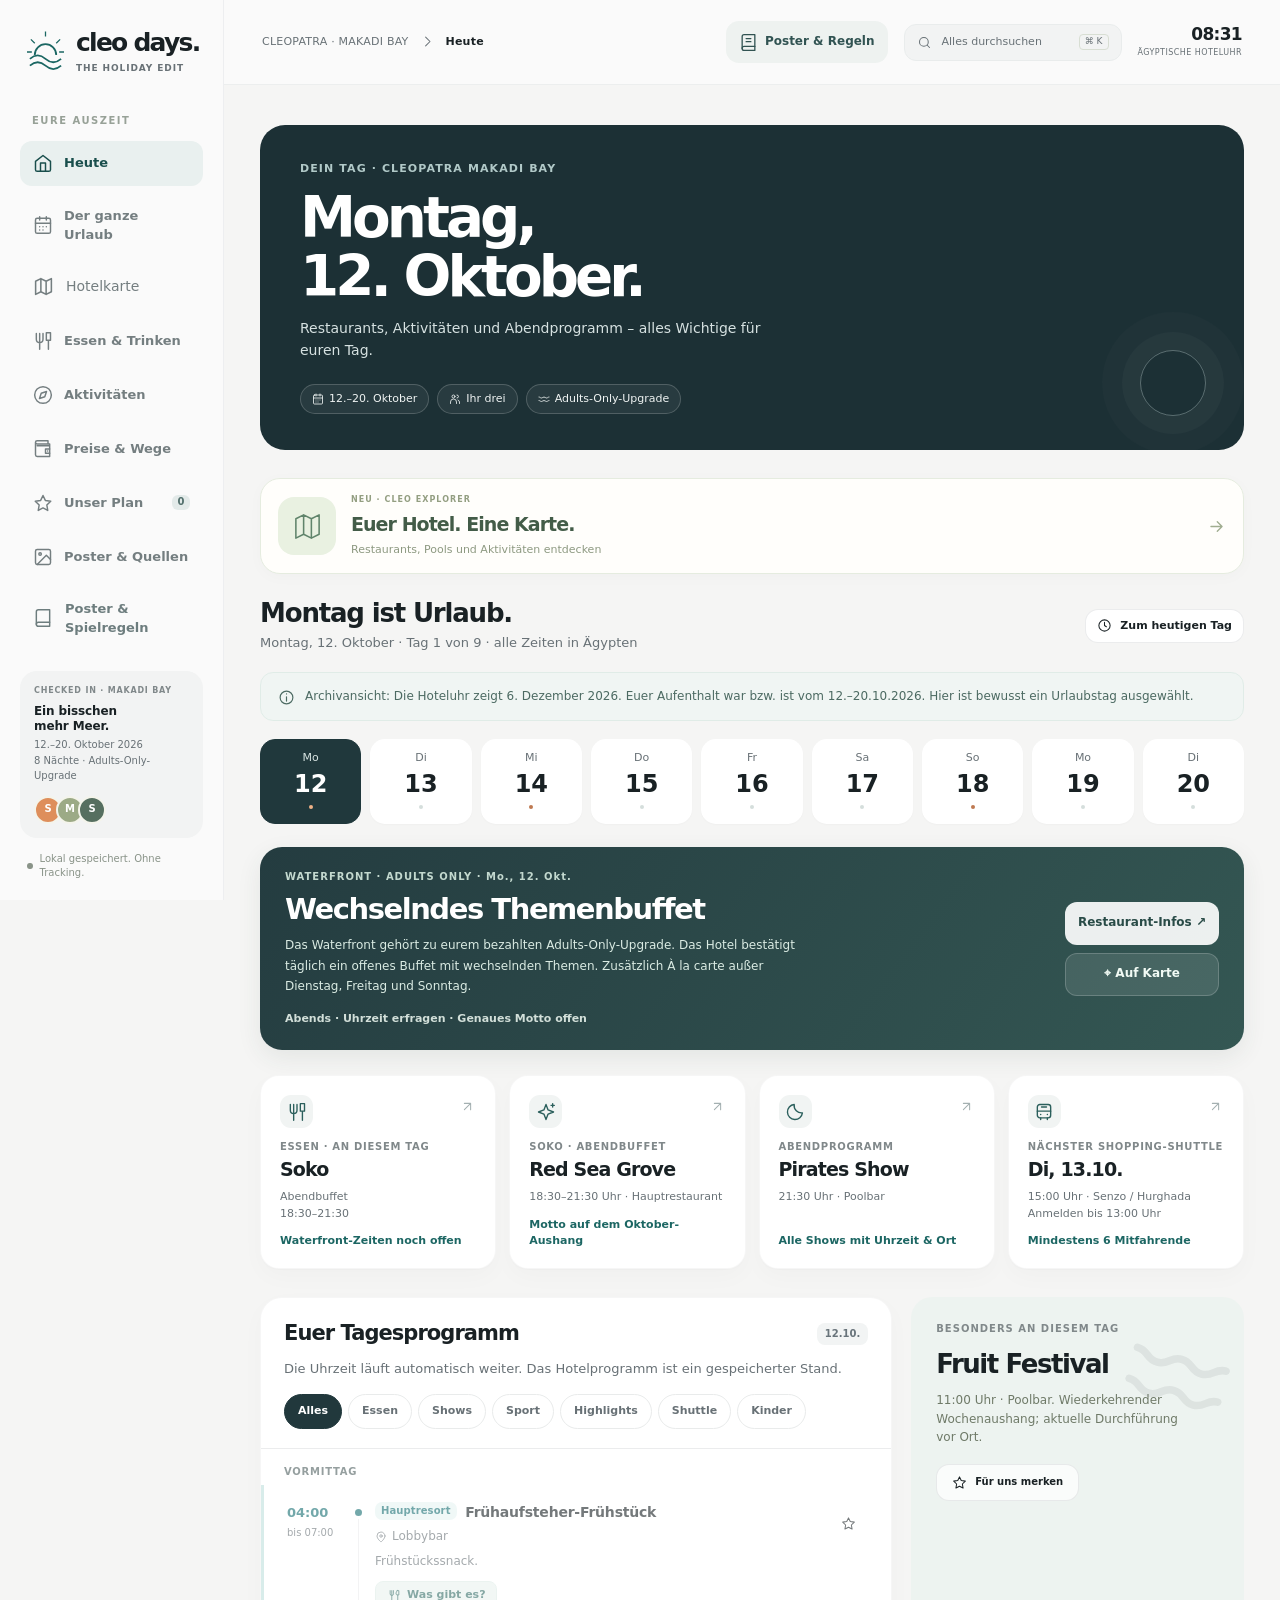
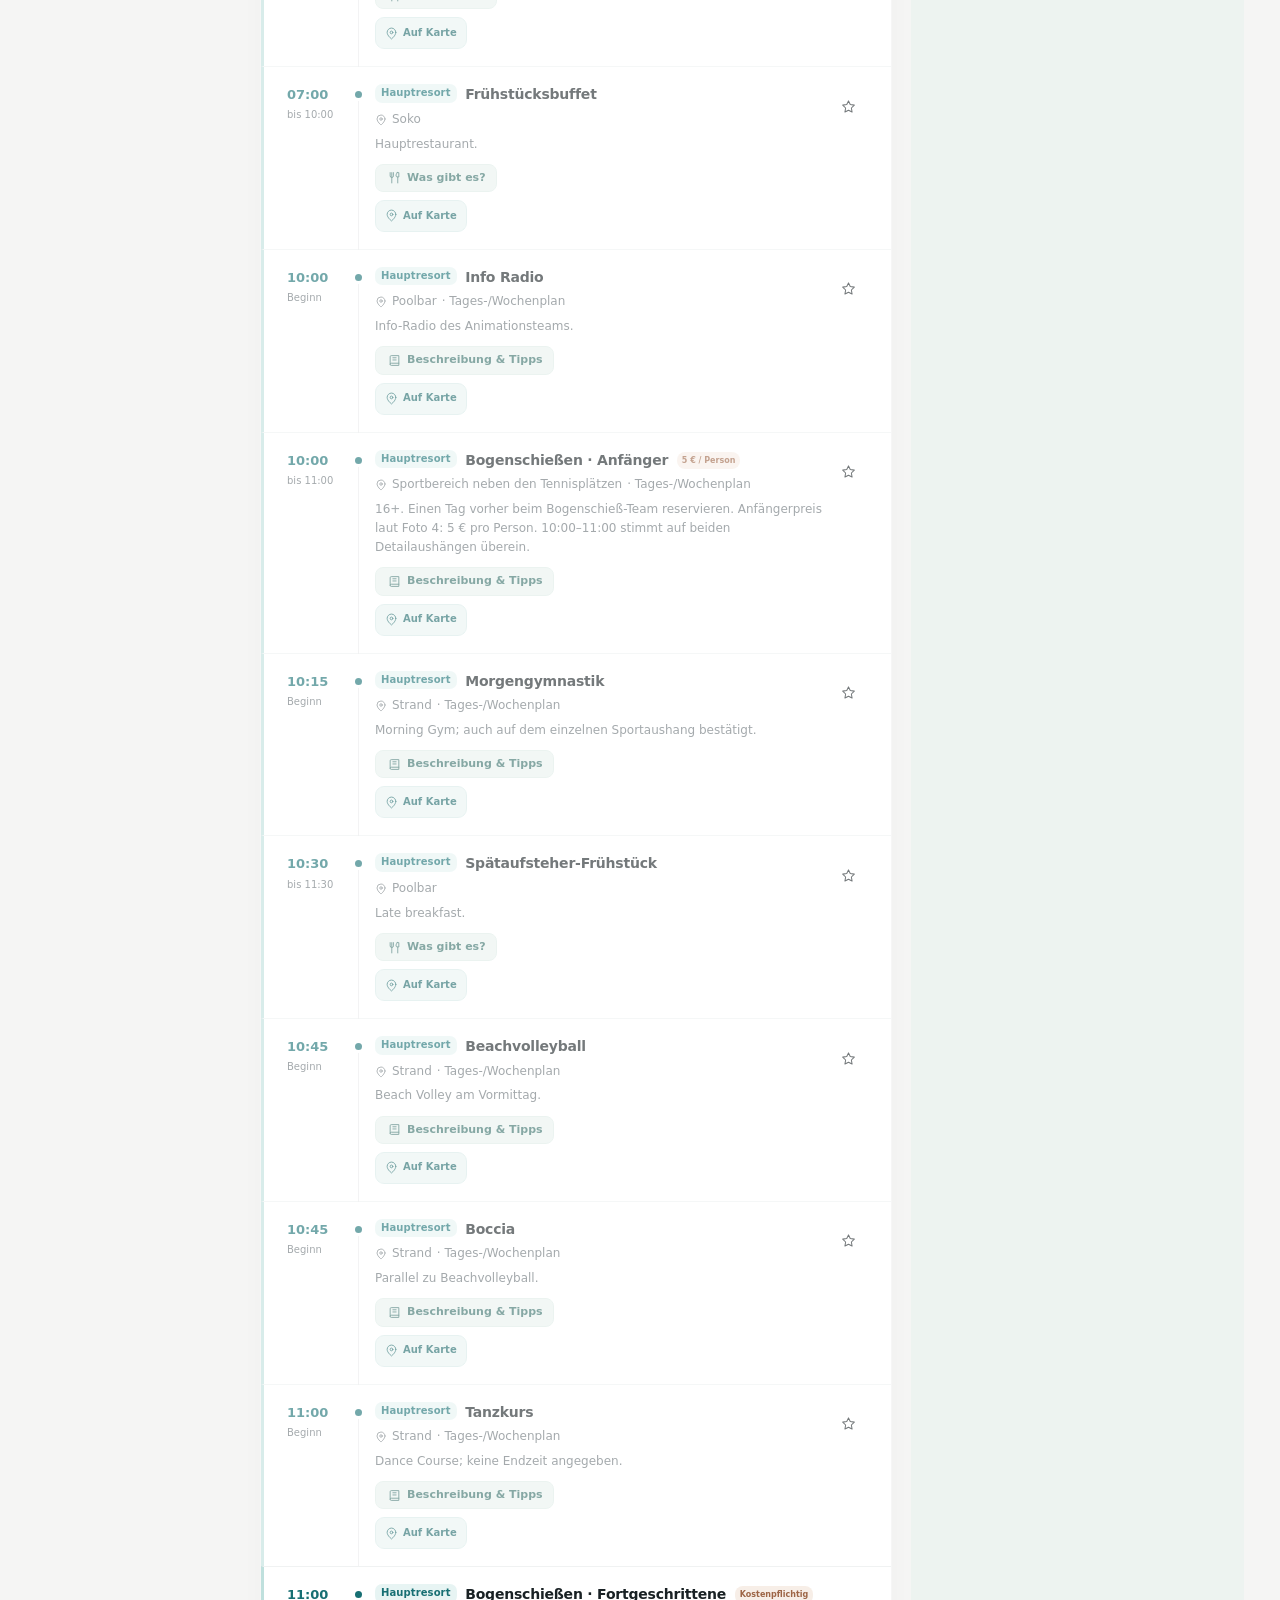
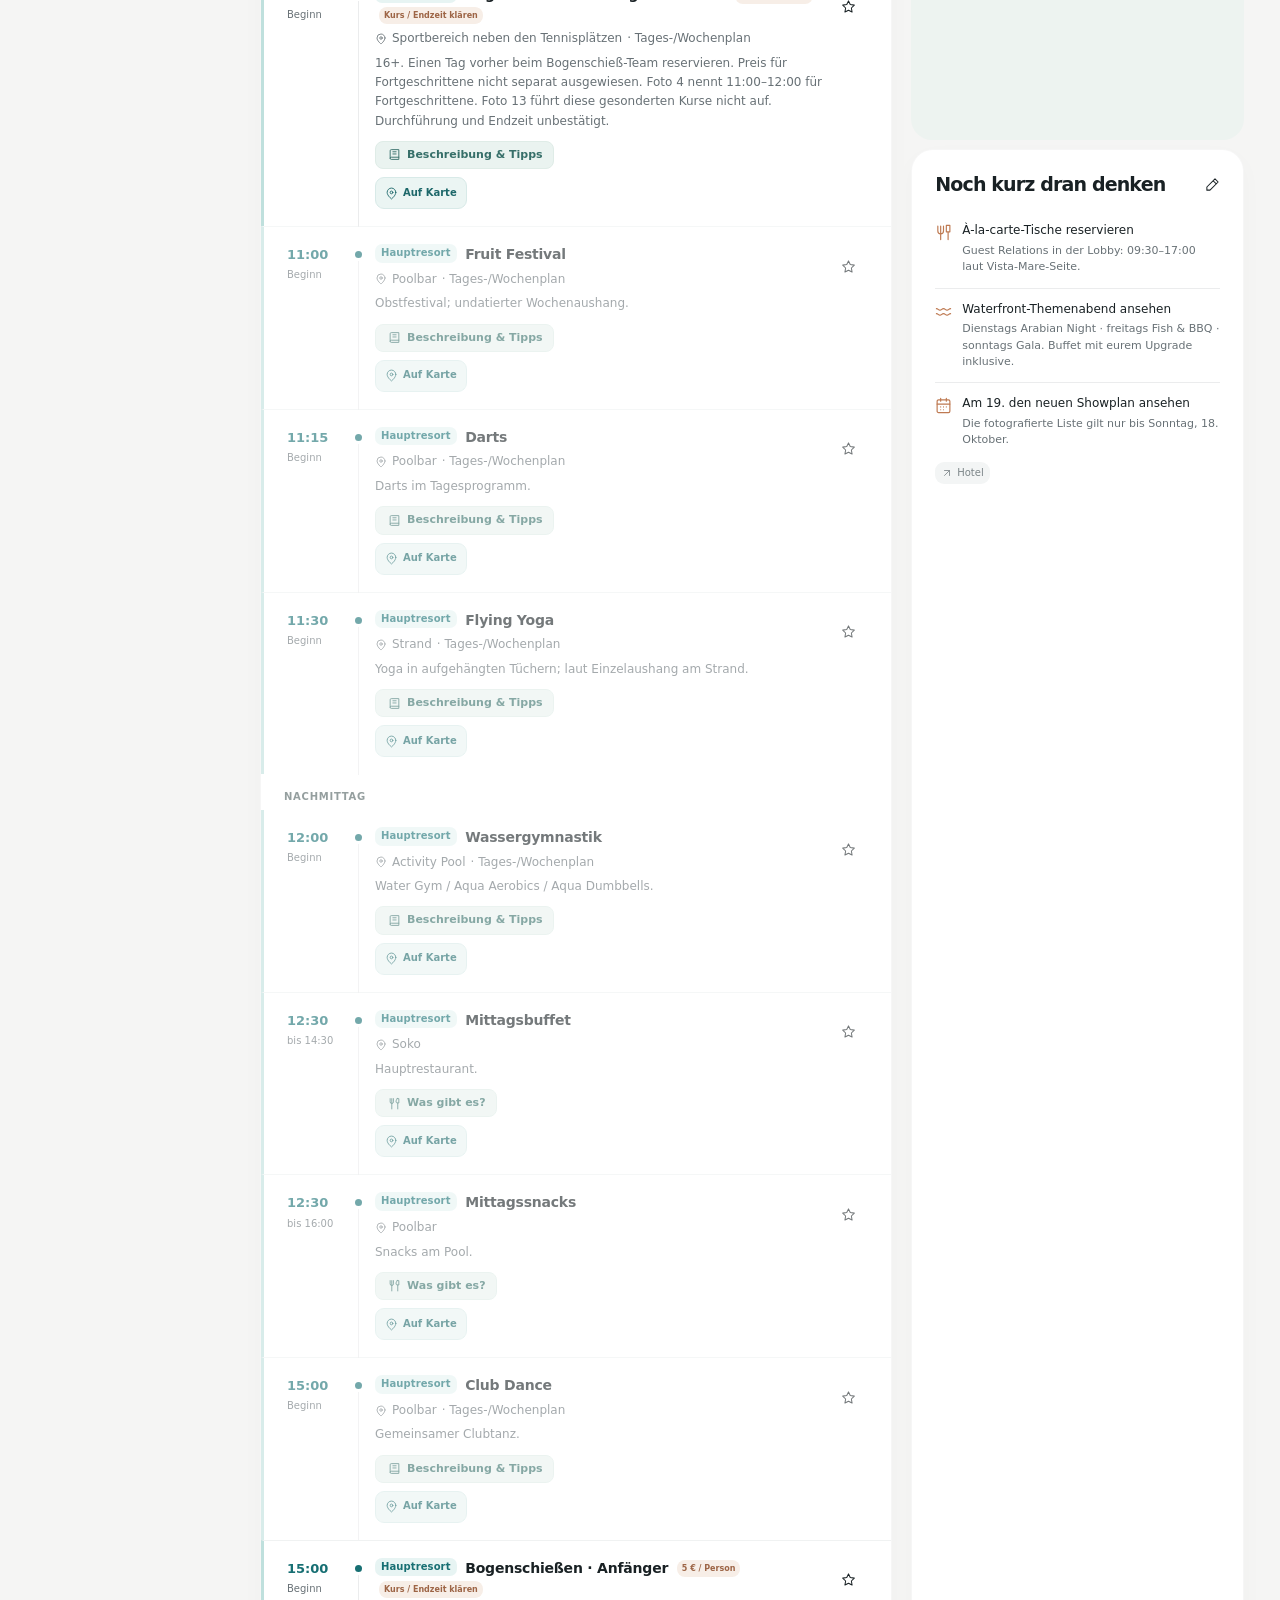
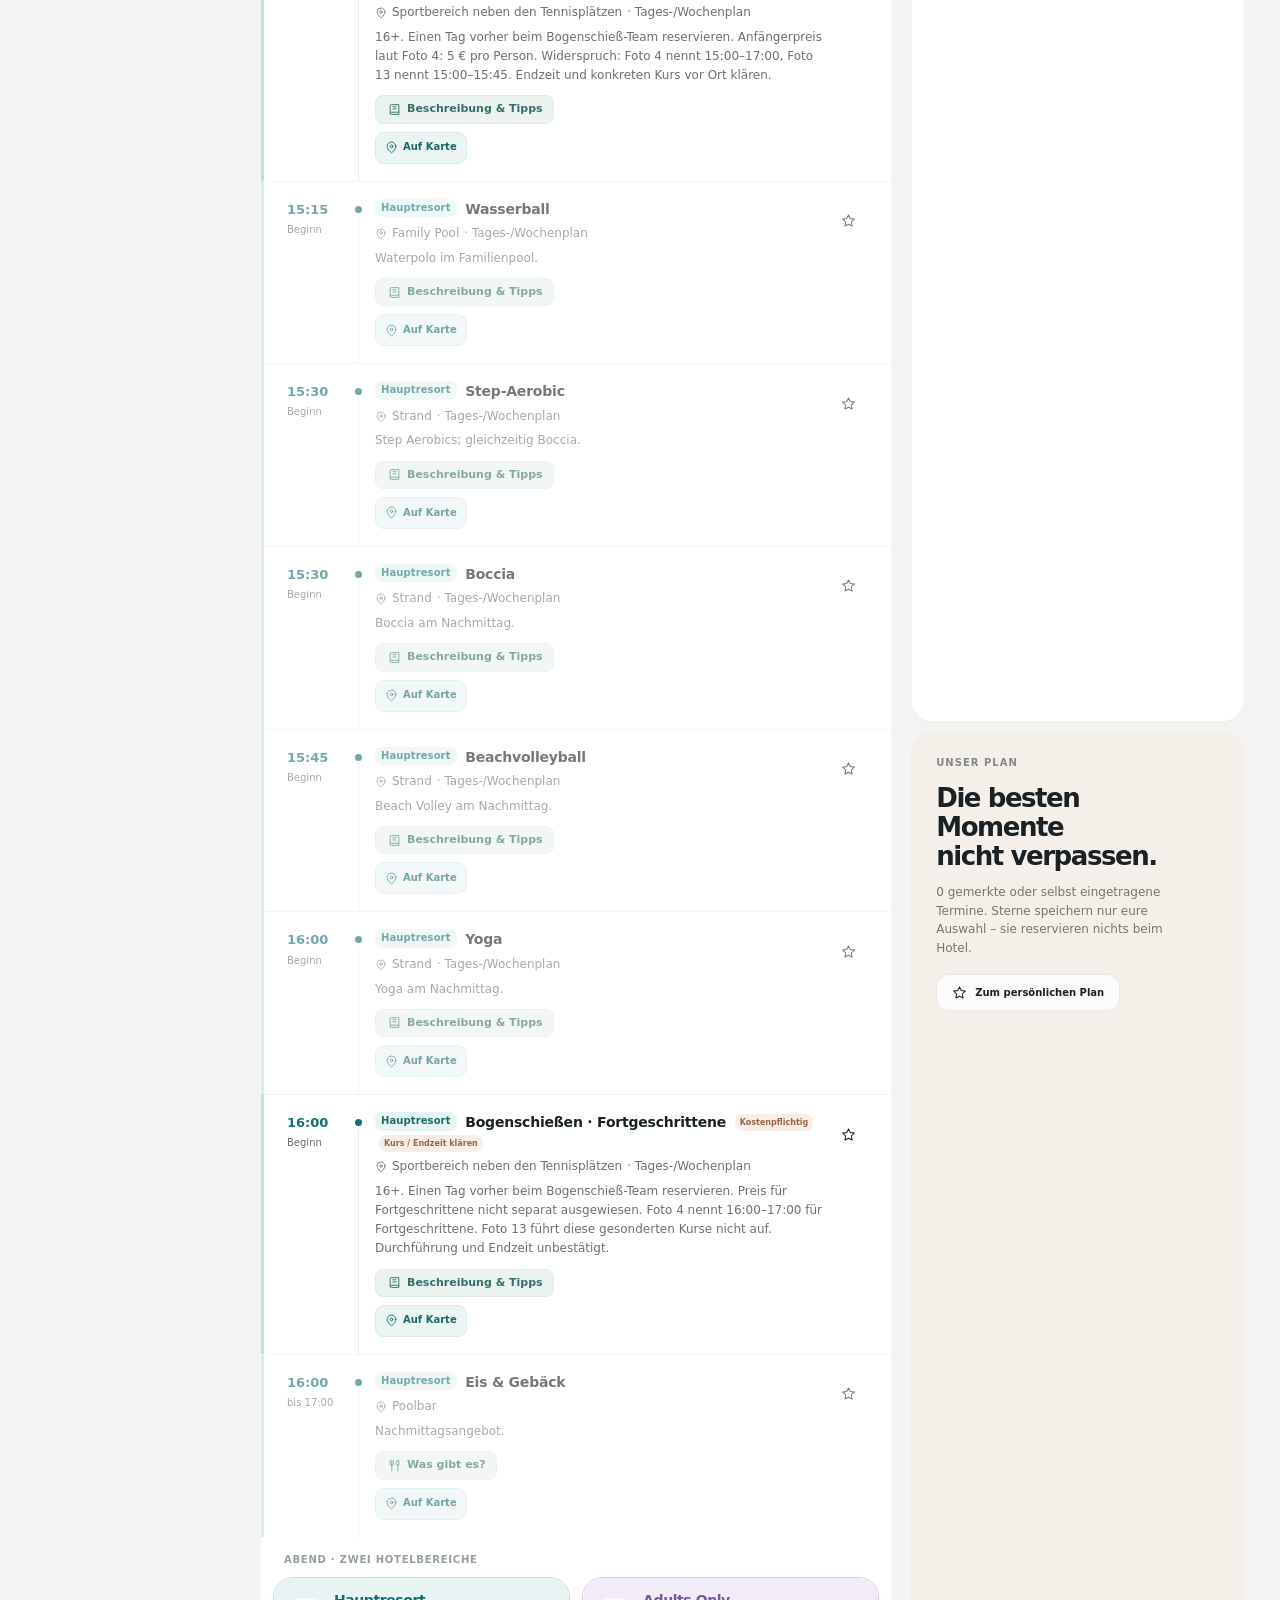
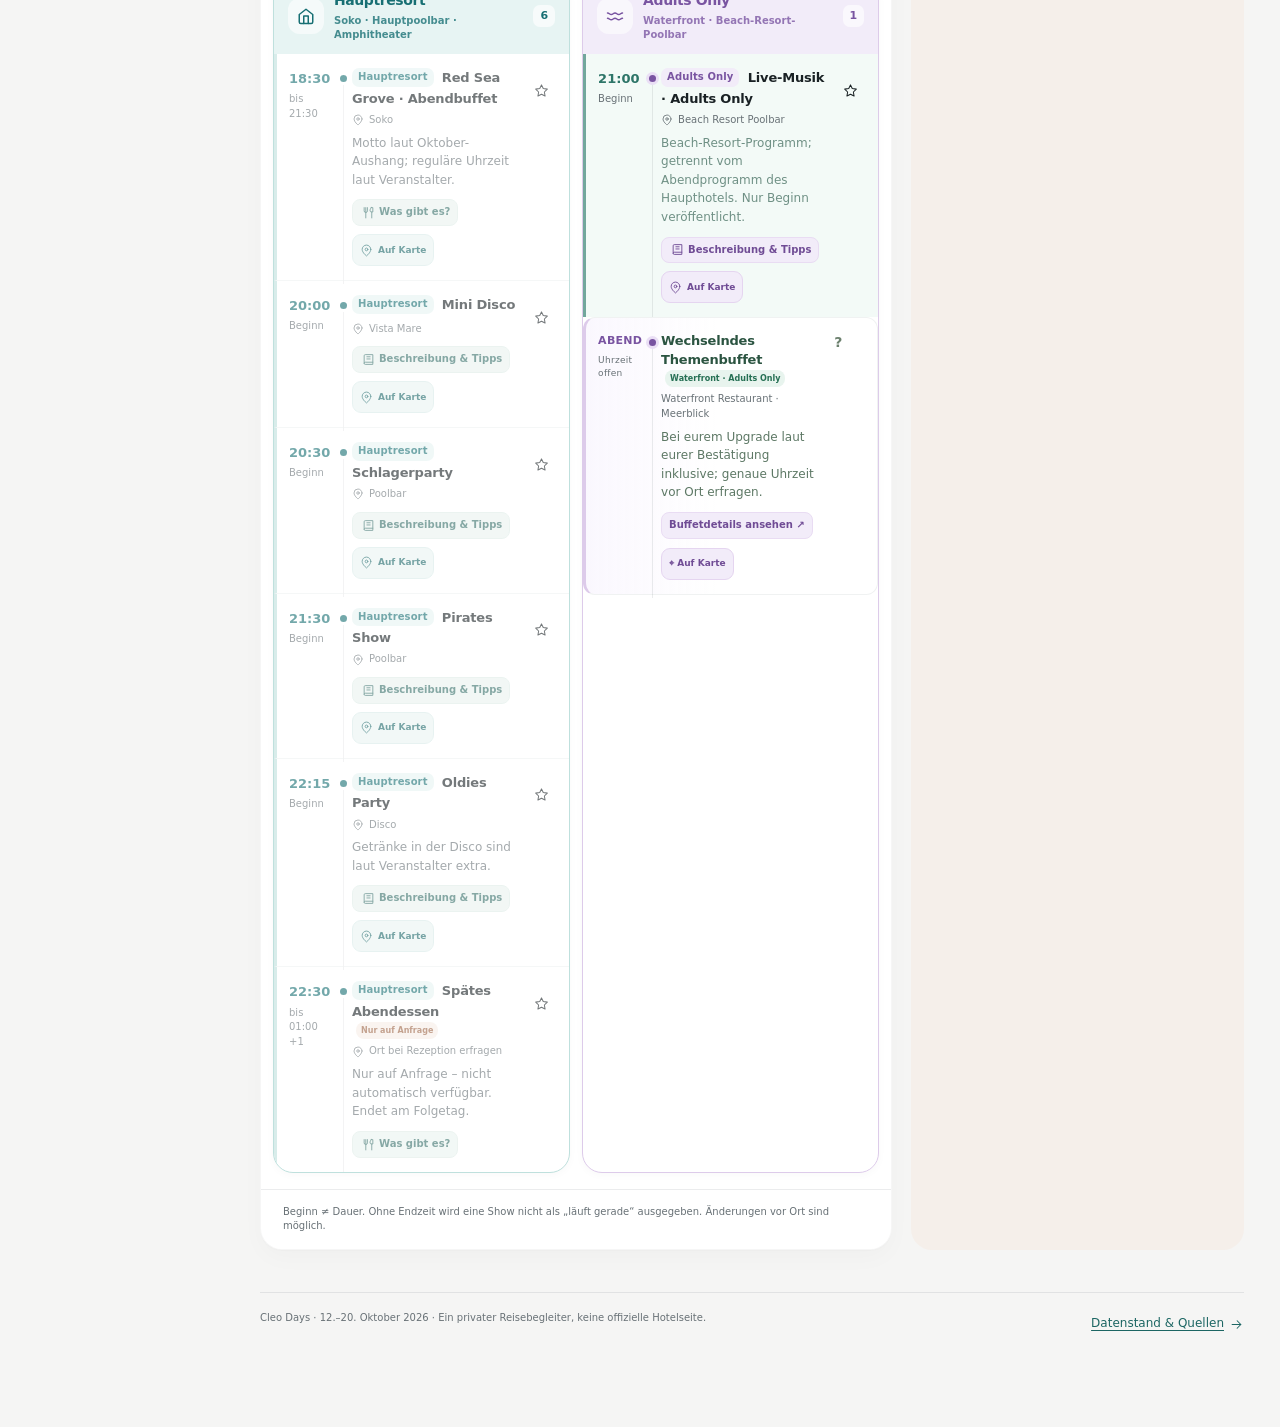
==== index.html @ e8bcd055 "Build: auto-version Cleo Days PWA from c5770a072b39" ====
<!doctype html>
<html lang="de">
<head>
<meta charset="utf-8"><meta name="viewport" content="width=device-width,initial-scale=1,viewport-fit=cover">
<meta name="theme-color" content="#1c3035"><meta name="robots" content="noindex,nofollow">
<meta name="description" content="Unser Cleopatra-Urlaub: Tagesprogramm, Restaurants, Shows, Aktivitäten und interaktive Hotelkarte. 12.–20. Oktober 2026.">
<title>Cleo Days — Euer Urlaub am Roten Meer</title>
<link rel="icon" href="data:image/svg+xml,%3Csvg xmlns='http://www.w3.org/2000/svg' viewBox='0 0 64 64'%3E%3Crect width='64' height='64' rx='18' fill='%23163e3b'/%3E%3Ccircle cx='32' cy='25' r='11' fill='%23efb17d'/%3E%3Cpath d='M12 43Q22 34 32 43T52 43M12 51Q22 42 32 51T52 51' fill='none' stroke='%23f7f4ed' stroke-width='3'/%3E%3C/svg%3E">
<style>
:root{--bg:#f5f3ed;--panel:#fffefb;--ink:#183935;--muted:#71807a;--line:#e4e7df;--green:#1c5149;--soft:#e9f0e8;--orange:#df7f51;--peach:#f7e5d8;--gold:#d2ac70;--shadow:0 10px 38px #173c3510;--radius:22px;--rail:224px;--sans:Inter,ui-sans-serif,system-ui,-apple-system,BlinkMacSystemFont,"Segoe UI",sans-serif}
*{box-sizing:border-box}html{scroll-behavior:smooth}body{margin:0;font-family:var(--sans);background:var(--bg);color:var(--ink);font-size:14px;line-height:1.5}button,input,textarea,select{font:inherit}button,a,input,select,textarea{-webkit-tap-highlight-color:transparent}button{cursor:pointer}button:disabled{cursor:not-allowed;opacity:.5}a{color:inherit}button:focus-visible,a:focus-visible,input:focus-visible,textarea:focus-visible,select:focus-visible{outline:3px solid var(--orange);outline-offset:3px}button{color:inherit}button svg,a svg{pointer-events:none}.icon{width:20px;height:20px;fill:none;stroke:currentColor;stroke-width:1.65;stroke-linecap:round;stroke-linejoin:round;flex-shrink:0;vertical-align:middle}.small-icon{width:15px;height:15px}svg.sprites{position:absolute;width:0;height:0;overflow:hidden}h1,h2,h3,h4,p{margin:0}h1,h2,h3,h4{line-height:1.2;letter-spacing:-.03em}h1{font-size:36px;font-weight:570}h2{font-size:23px;font-weight:610}h3{font-size:18px;font-weight:620}h4{font-size:15px}p{line-height:1.65}.muted{color:var(--muted)}.tiny{font-size:11px}.small{font-size:12px}.eyebrow{text-transform:uppercase;letter-spacing:.14em;font-size:10px;font-weight:750;color:var(--muted)}.flex{display:flex;align-items:center;gap:10px}.between{display:flex;align-items:center;justify-content:space-between;gap:14px}.wrap{flex-wrap:wrap}.stack{display:grid;gap:16px}.mt{margin-top:22px}.mt-sm{margin-top:12px}.section-head{display:flex;align-items:flex-end;justify-content:space-between;gap:16px;margin:30px 0 15px}.section-head h2{margin-bottom:5px}.section-head p{color:var(--muted);font-size:12px}.panel{background:var(--panel);border:1px solid var(--line);border-radius:var(--radius);padding:23px;min-width:0}.btn{border:1px solid var(--line);background:var(--panel);padding:10px 15px;border-radius:11px;font-weight:620;display:inline-flex;gap:8px;align-items:center;justify-content:center;font-size:12px;text-decoration:none;transition:background .2s,transform .2s;min-height:42px}.btn:hover{background:var(--soft);transform:translateY(-1px)}.btn.primary{background:var(--green);color:#fff;border-color:var(--green)}.btn.primary:hover{background:#153f39}.btn.soft{background:var(--soft);border-color:transparent}.btn.orange{background:var(--orange);color:white;border-color:transparent}.btn.ghost{background:transparent;border-color:transparent}.btn.small-btn{min-height:34px;padding:7px 11px;font-size:11px}.iconbtn{width:40px;height:40px;display:inline-grid;place-items:center;border:1px solid var(--line);border-radius:12px;background:var(--panel);flex-shrink:0}.iconbtn:hover{background:var(--soft)}.iconbtn.active{background:var(--peach);border-color:#e9c9ae;color:#a44f2b}.iconbtn.active svg{fill:currentColor}.linkbtn{border:0;background:none;color:var(--green);font-size:12px;padding:4px 0;text-decoration:underline;text-underline-offset:3px;display:inline-flex;align-items:center;gap:5px}.tag{font-size:10px;line-height:1.4;padding:4px 8px;border-radius:6px;display:inline-flex;gap:5px;align-items:center;font-weight:650;background:var(--soft);color:var(--green);white-space:normal}.tag.orange{background:var(--peach);color:#9d502e}.tag.neutral{background:#f0f1eb;color:#72796d}.tag.purple{background:#efebf5;color:#705c84}.tag.blue{background:#e7eef4;color:#486b81}.dot{width:6px;height:6px;border-radius:50%;background:currentColor;display:inline-block}.tag.live .dot{animation:pulse 2s infinite}.notice{padding:14px 17px;border-radius:13px;font-size:12px;line-height:1.6;background:#f5e9da;border:1px solid #ead7bd;color:#7c5836;display:flex;gap:10px;align-items:flex-start}.notice.info{background:#eaf0eb;border-color:#d8e4db;color:#436250}.notice .icon{width:17px;height:17px;margin-top:2px}.source-row{display:flex;flex-wrap:wrap;gap:5px;margin-top:13px}.source-chip{font-size:10px;border:1px solid var(--line);color:var(--muted);background:transparent;border-radius:6px;padding:4px 7px;text-decoration:none;display:inline-flex;align-items:center;gap:4px}.source-chip:hover{color:var(--green);border-color:var(--green)}.source-chip svg{width:12px;height:12px}.price{font-size:28px;letter-spacing:-.045em;font-weight:620}.field{display:grid;gap:6px}.field label{font-size:12px;font-weight:600}.field input,.field textarea,.field select{width:100%;border:1px solid var(--line);background:var(--panel);color:var(--ink);border-radius:10px;padding:11px 12px;min-width:0}.field textarea{min-height:105px;resize:vertical}.empty{padding:35px 22px;border:1px dashed #cfd8cd;border-radius:16px;text-align:center;color:var(--muted);font-size:13px}.empty svg{width:30px;height:30px;margin-bottom:10px}.two-col{display:grid;grid-template-columns:1fr 1fr;gap:18px}.three-col{display:grid;grid-template-columns:repeat(3,minmax(0,1fr));gap:18px}.wide-layout{display:grid;grid-template-columns:minmax(0,1.9fr) minmax(285px,1fr);gap:22px}.page-intro{margin:6px 0 25px}.page-intro h1{margin:5px 0 10px}.page-intro p{color:var(--muted);max-width:720px}.hide{display:none!important}hr{border:0;border-top:1px solid var(--line);margin:20px 0}
/* Shell */
.sidebar{width:var(--rail);height:100dvh;position:fixed;inset:0 auto 0 0;background:#f9f8f3;border-right:1px solid var(--line);padding:29px 20px 20px;display:flex;flex-direction:column;z-index:30}.brand{display:flex;align-items:center;gap:11px;text-decoration:none;margin:0 0 36px 6px}.brand-mark{width:39px;height:44px;position:relative;color:var(--green)}.brand-mark svg{width:39px;height:44px}.brand-name{font-size:25px;letter-spacing:-.075em;font-weight:740;line-height:1.1}.brand-sub{font-size:8px;letter-spacing:.21em;margin-top:5px;color:var(--muted);font-weight:650}.rail-label{font-size:9px;letter-spacing:.15em;font-weight:700;color:#97a197;margin:0 12px 12px}.nav{display:grid;gap:5px}.nav-item{background:transparent;border:0;text-align:left;display:flex;align-items:center;gap:11px;padding:12px 13px;border-radius:12px;width:100%;font-size:12px;color:#6c7b72;font-weight:550;position:relative}.nav-item:hover{background:#eeeee6}.nav-item.active{background:var(--green);color:white;box-shadow:0 6px 16px #254c3d1a}.nav-count{margin-left:auto;min-width:18px;text-align:center;font-size:10px;border-radius:5px;background:#ffffff22;padding:0 4px}.rail-bottom{margin-top:auto;padding-top:22px}.trip-mini{border:1px solid var(--line);border-radius:15px;padding:14px;background:#f2f3e9}.trip-mini .eyebrow{font-size:8px}.trip-mini h4{font-size:12px;margin:8px 0 4px;letter-spacing:-.01em}.trip-mini p{font-size:10px}.avatars{display:flex;margin-top:12px}.avatar{width:28px;height:28px;display:grid;place-items:center;border-radius:50%;background:#de8e5b;color:white;border:2px solid #f4f4eb;font-size:10px;font-weight:700}.avatar+.avatar{margin-left:-6px}.avatar:nth-child(2){background:#9caa86}.avatar:nth-child(3){background:#566f60}.rail-foot{display:flex;align-items:center;gap:7px;color:#899388;font-size:9px;margin:14px 7px}.app{margin-left:var(--rail);min-height:100vh}.topbar{height:85px;display:flex;align-items:center;justify-content:space-between;padding:0 38px;gap:20px;border-bottom:1px solid var(--line);background:#f5f3edec;position:relative;z-index:20}.breadcrumbs{display:flex;align-items:center;gap:11px;color:var(--muted);font-size:11px}.breadcrumbs b{color:var(--ink);font-weight:560}.top-actions{display:flex;gap:16px;align-items:center}.search-trigger{background:#eeeee7;border:1px solid #e6e7df;border-radius:10px;display:flex;align-items:center;gap:10px;color:var(--muted);padding:8px 12px;font-size:11px;width:218px;min-height:37px}.search-trigger .key{margin-left:auto;border:1px solid #d8ded3;padding:0 5px;font-size:9px;border-radius:4px}.clock-top{font-variant-numeric:tabular-nums;display:grid;text-align:right}.clock-top strong{font-size:16px;line-height:1.1;font-weight:580;letter-spacing:.02em}.clock-top small{font-size:8px;letter-spacing:.09em;color:var(--muted);margin-top:3px}.main{max-width:1510px;margin:auto;padding:30px 38px 75px}.mobile-brand,.mobile-nav,.mobile-menu-btn{display:none}.page{animation:appear .25s ease}.footer{display:flex;justify-content:space-between;gap:15px;margin-top:42px;padding-top:18px;border-top:1px solid var(--line);font-size:10px;color:var(--muted)}
/* Hero and dashboard */
.hero{border-radius:25px;background:#193f3c;min-height:247px;color:#fff;position:relative;overflow:hidden;display:grid;grid-template-columns:1.2fr 1fr;margin-bottom:25px;border:1px solid #2f5951}.hero-content{position:relative;z-index:2;padding:30px 32px}.hero .eyebrow{color:#acc6b8;font-size:9px}.hero h1{font-size:46px;line-height:1.05;letter-spacing:-.045em;font-weight:440;margin:16px 0 13px}.hero h1 em{font-family:Georgia,serif;font-weight:400;color:#f0c49e}.hero p{font-size:12px;color:#bdd0c6;max-width:380px}.hero-pills{display:flex;gap:8px;flex-wrap:wrap;margin-top:20px}.hero-pills span{font-size:9px;border:1px solid #71968755;border-radius:20px;padding:5px 9px;color:#d2dfd4;display:inline-flex;align-items:center;gap:5px}.hero-pills .icon{width:12px;height:12px}.hero-art{position:absolute;right:0;top:0;width:52%;height:100%;overflow:hidden;background:linear-gradient(135deg,#284e4311,#1d514a66)}.hero-art svg{position:absolute;inset:0;width:100%;height:100%}.hero-art .sun{animation:float 8s ease-in-out infinite;transform-origin:center}.hero-coordinates{position:absolute;bottom:23px;right:27px;letter-spacing:.13em;font-size:9px;color:#bdd0c5;z-index:2;writing-mode:vertical-rl}.welcome-line{margin-bottom:18px}.welcome-line h2{font-size:24px;font-weight:600}.welcome-line p{font-size:12px;color:var(--muted);margin-top:4px}.live-date{font-size:11px;color:var(--muted);display:inline-flex;align-items:center;gap:6px}.date-strip{display:grid;grid-template-columns:repeat(9,minmax(0,1fr));gap:8px;margin:19px 0 23px}.day-pill{display:flex;flex-direction:column;align-items:center;gap:3px;border:1px solid var(--line);background:var(--panel);border-radius:13px;padding:10px 3px;position:relative;min-height:84px}.day-pill small{font-size:10px;color:var(--muted)}.day-pill strong{font-size:22px;font-weight:550;line-height:1.3}.day-pill .day-mark{width:4px;height:4px;border-radius:50%;background:#c5cfc0;margin-top:2px}.day-pill.special .day-mark{background:var(--orange)}.day-pill.active{background:var(--green);border-color:var(--green);color:#fff;box-shadow:0 7px 14px #1f4b3320}.day-pill.active small{color:#c0d4c5}.day-pill.active .day-mark{background:#efb287}.day-pill.is-today:not(.active){border-color:var(--green)}.stat-grid{display:grid;grid-template-columns:repeat(4,minmax(0,1fr));gap:13px;margin-bottom:28px}.stat{padding:18px;background:var(--panel);border:1px solid var(--line);border-radius:17px;position:relative;min-height:165px;display:flex;flex-direction:column}.stat-icon{width:33px;height:33px;border-radius:10px;display:grid;place-items:center;background:var(--soft);margin-bottom:12px}.stat:nth-child(2) .stat-icon{background:var(--peach);color:#ab633b}.stat:nth-child(3) .stat-icon{background:#ede8f0;color:#7b6080}.stat:nth-child(4) .stat-icon{background:#ecebdc;color:#8a8559}.stat h3{font-size:16px;line-height:1.25;margin:3px 0 6px}.stat p{font-size:10px;color:var(--muted);line-height:1.6}.stat .eyebrow{font-size:8px}.stat .arrow-corner{position:absolute;right:14px;top:18px;color:#9aa397;border:0;background:transparent}.stat-bottom{margin-top:auto;padding-top:10px;font-size:10px;font-weight:620;color:var(--green)}.agenda-head{padding:23px 22px 18px;border-bottom:1px solid var(--line)}.agenda.panel{padding:0;overflow:hidden}.filter-row{display:flex;gap:6px;overflow:auto;scrollbar-width:none;margin-top:16px;padding-bottom:2px}.filter{border:1px solid var(--line);background:transparent;color:var(--muted);font-size:10px;font-weight:600;padding:6px 10px;border-radius:20px;white-space:nowrap;min-height:32px}.filter.active{background:var(--ink);color:#fff;border-color:var(--ink)}.agenda-label{padding:13px 22px 4px;color:#92a092;letter-spacing:.14em;font-size:8px;font-weight:750}.event{display:grid;grid-template-columns:52px 10px minmax(0,1fr) 33px;gap:11px;padding:15px 22px;position:relative;align-items:start}.event+.event{border-top:1px solid #f0f0e9}.event-time{font-size:13px;font-weight:630;font-variant-numeric:tabular-nums;padding-top:1px}.event-time small{display:block;font-size:9px;font-weight:450;color:var(--muted);margin-top:4px}.event-line{position:relative;height:100%;min-height:40px;padding-top:7px}.event-line:after{content:"";position:absolute;left:3px;top:17px;bottom:-18px;width:1px;background:var(--line)}.event-line:before{content:"";display:block;width:7px;height:7px;border-radius:50%;background:#9bb597;position:relative;z-index:1}.event.food .event-line:before{background:#d69870}.event.show .event-line:before,.event.party .event-line:before{background:#9a86a0}.event.transfer .event-line:before{background:#849eab}.event-title{font-size:13px;font-weight:650;line-height:1.4;letter-spacing:-.015em}.event-info{font-size:10px;color:var(--muted);display:flex;align-items:center;gap:5px;margin-top:5px;flex-wrap:wrap}.event-info .icon{width:12px;height:12px}.event-note{font-size:10px;color:var(--muted);line-height:1.6;margin-top:6px}.event .source-row{margin-top:7px}.event .source-chip{font-size:8px;padding:2px 5px}.event .save{width:31px;height:31px;border-radius:9px}.event .save svg{width:15px;height:15px}.event.past{opacity:.6}.event.live{background:#eff5ec}.event.live .event-line:before{box-shadow:0 0 0 4px #739b5725;background:#63824d}.event .tag{font-size:8px;padding:3px 5px;margin-left:4px;vertical-align:middle}.agenda-end{padding:15px 22px;border-top:1px solid var(--line);color:var(--muted);font-size:10px}.side-feature{border-radius:20px;padding:25px;overflow:hidden;position:relative;background:#e7eddf;border:1px solid #dbe2d5}.side-feature.orange-feature{background:#f5e4d6;border-color:#ecd6c5}.side-feature h3{font-size:25px;font-weight:490;line-height:1.12;max-width:230px;margin:13px 0 12px}.side-feature h3 em{font-family:Georgia,serif;color:#537448;font-weight:400}.side-feature p{font-size:11px;color:#6f7a68;max-width:250px}.side-feature .feature-symbol{position:absolute;right:12px;top:25px;opacity:.12;transform:rotate(15deg)}.side-feature .feature-symbol .icon{width:110px;height:110px}.side-feature .btn{margin-top:17px;background:#ffffffbb;font-size:10px;min-height:35px}.quick-list{display:grid;gap:0;margin-top:15px}.quick-item{display:flex;gap:10px;align-items:flex-start;padding:12px 0;border-bottom:1px solid var(--line);font-size:11px}.quick-item:last-child{border-bottom:0;padding-bottom:0}.quick-item .icon{width:17px;height:17px;color:var(--orange);margin-top:2px}.quick-item small{display:block;font-size:10px;color:var(--muted);margin-top:3px}.progress{height:4px;background:#dfe4d8;border-radius:5px;overflow:hidden;margin-top:12px}.progress i{display:block;height:100%;background:var(--green);border-radius:5px}
/* Other views */
.journey-grid{display:grid;grid-template-columns:repeat(3,minmax(0,1fr));gap:17px}.journey-card{border:1px solid var(--line);background:var(--panel);border-radius:20px;padding:20px;display:flex;flex-direction:column;min-width:0}.journey-card.selected{border-color:var(--green)}.journey-card .day-number{font-size:31px;font-weight:500;letter-spacing:-.045em;line-height:1}.journey-card .day-name{font-size:10px;color:var(--muted);text-transform:uppercase;letter-spacing:.1em;margin-top:5px}.journey-card h3{font-size:17px;line-height:1.3;margin:20px 0 12px}.journey-summary{display:grid;gap:10px;margin:7px 0 18px;flex:1}.journey-summary p{font-size:11px;color:var(--muted);display:flex;align-items:flex-start;gap:7px;line-height:1.6}.journey-summary svg{width:14px;height:14px;flex-shrink:0;margin-top:2px}.restaurant-grid{display:grid;grid-template-columns:repeat(2,minmax(0,1fr));gap:18px}.restaurant{padding:0;overflow:hidden}.restaurant-top{padding:23px 24px 19px;background:#edf0e5;border-bottom:1px solid var(--line);display:flex;justify-content:space-between;gap:10px;align-items:flex-start;min-height:104px}.restaurant:nth-child(2) .restaurant-top{background:#deebe6}.restaurant:nth-child(3) .restaurant-top{background:#f4e5d9}.restaurant:nth-child(4) .restaurant-top{background:#e3ebed}.restaurant-top h3{font-size:23px;margin:6px 0 6px}.restaurant-top>.icon{width:38px;height:38px;opacity:.65}.restaurant-body{padding:20px 24px}.restaurant-body p{font-size:12px;color:var(--muted)}.time-line{display:flex;justify-content:space-between;gap:15px;font-size:12px;padding:10px 0;border-bottom:1px solid var(--line)}.time-line:last-of-type{border-bottom:0}.time-line strong{font-variant-numeric:tabular-nums;font-weight:600}.table-wrap{overflow:auto;border:1px solid var(--line);border-radius:15px;background:var(--panel);width:100%}table{border-collapse:collapse;width:100%;font-size:12px;white-space:normal}thead{background:#eef1e9}th{padding:12px 16px;text-align:left;font-size:10px;font-weight:650;color:#71816f;white-space:nowrap}td{padding:13px 16px;border-top:1px solid var(--line);vertical-align:top}td:first-child{font-weight:550}.price-table th:not(:first-child),.price-table td:not(:first-child){text-align:right;white-space:nowrap}.price-table small{display:block;color:var(--muted);font-size:9px}.table-wrap .highlight{background:#f8e9dd}.table-wrap tr.today{background:#ebf1e5}.bar-grid{display:grid;grid-template-columns:repeat(3,minmax(0,1fr));gap:10px}.bar-item{background:var(--panel);border:1px solid var(--line);padding:16px;border-radius:13px}.bar-item strong{display:block;font-size:12px}.bar-item span{font-size:11px;color:var(--muted);display:block;margin-top:5px}.activity-card{display:flex;flex-direction:column;padding:22px;position:relative;overflow:hidden}.activity-art{height:91px;border-radius:12px;background:#e3ece5;display:flex;align-items:center;justify-content:center;margin-bottom:20px;position:relative;overflow:hidden}.activity-art:after{content:"";width:90px;height:90px;border:1px solid #729d7f55;position:absolute;border-radius:50%;left:30px;top:20px}.activity-art:before{content:"";width:150px;height:150px;border:1px solid #729d7f33;position:absolute;border-radius:50%;right:20px;top:-60px}.activity-art .icon{width:44px;height:44px;stroke-width:1;z-index:1}.activity-card:nth-child(2n) .activity-art{background:#f4e1d4;color:#ac7557}.activity-card:nth-child(3n) .activity-art{background:#e3eaf0;color:#597e92}.activity-card h3{font-size:21px;line-height:1.15;margin:8px 0 12px}.activity-card p{font-size:12px;color:var(--muted)}.activity-card .activity-tip{font-size:10px;margin-top:12px;padding:11px;background:#f4f4ec;border-radius:9px}.activity-card .cost{font-size:11px;font-weight:650;display:block;margin-top:14px}.activity-card .actions{display:flex;flex-wrap:wrap;gap:7px;margin-top:auto;padding-top:18px}.activity-card .source-row{margin-top:12px}.activity-card .eyebrow{font-size:8px}.detail-grid{display:grid;grid-template-columns:repeat(2,minmax(0,1fr));gap:17px}.detail-card h3{margin:10px 0 12px}.detail-card p{font-size:12px;color:var(--muted)}.detail-card .icon-big{width:36px;height:36px;background:var(--soft);border-radius:10px;display:grid;place-items:center}.destinations{display:grid;grid-template-columns:1fr 1fr;gap:6px;margin:15px 0}.destinations span{padding:7px 9px;background:#f0f2eb;border-radius:7px;font-size:11px;color:var(--muted)}.photo-grid{display:grid;grid-template-columns:repeat(4,minmax(0,1fr));gap:15px}.photo-card{border:1px solid var(--line);border-radius:16px;overflow:hidden;background:var(--panel);padding:0;text-align:left}.photo-card img{display:block;width:100%;height:188px;object-fit:cover;object-position:center}.photo-card div{padding:13px}.photo-card strong{font-size:11px;display:block}.photo-card small{font-size:10px;color:var(--muted);margin-top:5px;display:block}.transcript{border:1px solid var(--line);border-radius:14px;background:var(--panel);margin-bottom:10px;overflow:hidden}.transcript summary{padding:17px 19px;cursor:pointer;font-size:13px;font-weight:600}.transcript .inside{padding:0 19px 20px}.transcript pre{white-space:pre-wrap;font:12px/1.85 var(--sans);color:var(--muted);overflow-wrap:anywhere}.source-list{display:grid;grid-template-columns:1fr 1fr;gap:8px}.source-link{padding:13px 15px;border:1px solid var(--line);background:var(--panel);border-radius:10px;text-decoration:none;display:flex;align-items:center;justify-content:space-between;gap:10px;font-size:11px}.source-link:hover{border-color:var(--green)}.source-link small{display:block;color:var(--muted);font-size:9px;margin-top:3px;overflow-wrap:anywhere}.gaps-list{display:grid;gap:10px}.gap{font-size:12px;display:flex;gap:12px;line-height:1.7}.gap b{width:20px;flex-shrink:0;color:var(--orange);font-size:10px;margin-top:2px}.check-row{display:flex;align-items:flex-start;gap:11px;font-size:12px;padding:13px 0;border-bottom:1px solid var(--line)}.check-row:last-child{border:0}.check-row input{accent-color:var(--green);width:16px;height:16px;margin-top:2px;flex-shrink:0}.check-row.done span{text-decoration:line-through;color:var(--muted)}.check-row small{display:block;color:var(--muted);font-size:10px;margin-top:4px}.form-grid{display:grid;grid-template-columns:1fr 1fr;gap:13px}.form-grid .full{grid-column:1/-1}.plan-day{margin-top:24px}.plan-day h3{margin-bottom:13px;font-size:16px}.plan-day .panel{padding:0;overflow:hidden}.note-saved{font-size:9px;color:var(--muted);margin-top:7px}.image-dialog{width:min(970px,96vw);height:92dvh;max-height:92dvh;border:0;border-radius:18px;padding:0;background:#183632;color:#fff;overflow:hidden}.image-dialog::backdrop{background:#092721bf;backdrop-filter:blur(7px)}.image-toolbar{display:flex;align-items:center;justify-content:space-between;gap:10px;padding:13px 17px;border-bottom:1px solid #ffffff22}.image-toolbar strong{font-size:12px}.image-toolbar .iconbtn{background:#ffffff14;color:white;border-color:#ffffff22}.image-scroll{height:calc(100% - 69px);overflow:auto;padding:15px;text-align:center}.image-scroll img{max-width:100%;height:auto;max-height:100%;object-fit:contain;cursor:zoom-in}.image-scroll.zoom img{max-width:none;max-height:none;width:1400px;cursor:zoom-out}.search-dialog,.menu-dialog{border:1px solid var(--line);width:min(640px,94vw);border-radius:20px;padding:0;background:var(--bg);max-height:85dvh;overflow:auto;color:var(--ink)}.search-dialog::backdrop,.menu-dialog::backdrop{background:#132e2860;backdrop-filter:blur(5px)}.search-box{padding:18px;display:flex;align-items:center;gap:12px;border-bottom:1px solid var(--line);position:sticky;top:0;background:var(--bg);z-index:2}.search-box input{flex:1;min-width:0;border:0;background:none;outline:0;color:var(--ink);font-size:15px}.search-results{padding:14px;display:grid;gap:8px}.search-result{padding:13px 16px;border:1px solid var(--line);border-radius:12px;background:var(--panel);text-align:left;display:block;width:100%}.search-result strong{display:block;font-size:12px}.search-result small{font-size:10px;color:var(--muted)}.toast{position:fixed;bottom:27px;left:50%;transform:translate(-50%,20px);padding:12px 19px;background:var(--ink);color:#fff;border-radius:12px;font-size:12px;z-index:100;opacity:0;pointer-events:none;transition:.2s;max-width:90vw;box-shadow:0 8px 28px #0e282837}.toast.visible{opacity:1;transform:translate(-50%,0)}.menu-dialog{padding:20px}.menu-dialog .nav-item{margin-top:3px}.backtop{color:var(--muted);font-size:10px}.now-badge{display:inline-flex;align-items:center;gap:5px;color:var(--green);font-size:9px;font-weight:650}.now-badge i{background:var(--green);width:5px;height:5px;border-radius:50%;animation:pulse 2s infinite}.overview-mini{display:grid;grid-template-columns:repeat(3,1fr);gap:12px;margin-bottom:24px}.overview-mini .panel{padding:16px 20px}.overview-mini strong{font-size:25px;font-weight:550;display:block;margin:6px 0 0}.overview-mini small{font-size:10px;color:var(--muted)}.color-legend{display:flex;gap:10px;flex-wrap:wrap;margin-bottom:17px}
@keyframes appear{from{opacity:0;transform:translateY(5px)}to{opacity:1;transform:none}}@keyframes float{50%{transform:translateY(-6px)}}@keyframes pulse{50%{opacity:.4}}
@media(min-width:1650px){.main{padding:36px 55px 80px}.hero{min-height:285px}.hero h1{font-size:55px}.hero-content{padding:34px 38px}.stat{min-height:175px}}
@media(max-width:1230px){:root{--rail:198px}.sidebar{padding:27px 14px 17px}.main{padding:25px 25px 70px}.topbar{padding:0 25px}.stat-grid{gap:10px}.stat{padding:15px}.stat h3{font-size:14px}.wide-layout{grid-template-columns:minmax(0,1.65fr) minmax(250px,1fr);gap:17px}.journey-grid{grid-template-columns:repeat(2,minmax(0,1fr))}.three-col{grid-template-columns:repeat(2,minmax(0,1fr))}.photo-grid{grid-template-columns:repeat(3,minmax(0,1fr))}.hero h1{font-size:43px}}
@media(max-width:1020px){:root{--rail:78px}.sidebar{padding:24px 10px}.brand{margin:0 auto 33px;justify-content:center}.brand-name,.brand-sub,.rail-label,.nav-item>span,.rail-bottom,.nav-count{display:none}.nav-item{justify-content:center;padding:14px}.brand-mark{width:39px}.hero h1{font-size:43px}.search-trigger{width:175px}.nav-item{font-size:0}.wide-layout{grid-template-columns:minmax(0,1.55fr) minmax(250px,1fr)}}
@media(max-width:780px){:root{--rail:0px}.sidebar{display:none}.topbar{height:72px;padding:0 19px;position:sticky;top:0;backdrop-filter:blur(12px)}.breadcrumbs{display:none}.mobile-brand{display:flex;align-items:center;gap:8px;font-size:21px;font-weight:750;letter-spacing:-.065em}.mobile-brand svg{width:27px;height:32px}.mobile-brand small{font-size:7px;display:block;letter-spacing:.12em;color:var(--muted);font-weight:650}.top-actions{gap:10px}.search-trigger{width:36px;height:36px;justify-content:center;padding:0;border-radius:10px}.search-trigger span{display:none}.clock-top strong{font-size:15px}.clock-top small{font-size:7px}.main{padding:22px 19px 100px}.hero{min-height:220px;grid-template-columns:1fr;margin-bottom:22px;border-radius:20px}.hero-content{padding:24px}.hero h1{font-size:41px;margin:16px 0 12px}.hero p{max-width:245px;font-size:11px}.hero .eyebrow{font-size:8px}.hero-art{width:60%;opacity:.7;right:-35px}.hero-coordinates{font-size:7px;right:16px;bottom:19px}.hero-pills{margin-top:16px;gap:5px}.hero-pills span{font-size:8px}.hero-pills .icon{width:10px;height:10px}.welcome-line{align-items:flex-end}.welcome-line h2{font-size:22px}.welcome-line .live-date{font-size:9px}.welcome-line p{font-size:10px}.date-strip{display:flex;gap:7px;overflow:auto;margin:15px -19px 20px;padding:0 19px 6px;scrollbar-width:none}.day-pill{min-width:57px;padding:9px 6px;min-height:79px;flex:1}.day-pill strong{font-size:21px}.day-pill small{font-size:9px}.stat-grid{grid-template-columns:1fr 1fr;gap:10px;margin-bottom:22px}.stat{min-height:158px;padding:16px}.stat h3{font-size:16px}.stat p{font-size:10px}.stat-icon{width:31px;height:31px;margin-bottom:10px}.stat .eyebrow{font-size:8px}.stat-bottom{font-size:9px}.wide-layout{grid-template-columns:1fr;gap:19px}.dashboard-side{display:grid;grid-template-columns:1fr 1fr;gap:15px}.dashboard-side>.panel{grid-column:1/-1}.side-feature{padding:20px}.side-feature h3{font-size:23px}.side-feature p{font-size:10px}.section-head{margin-top:25px}.section-head h2{font-size:21px}.two-col,.restaurant-grid,.detail-grid{grid-template-columns:1fr}.page-intro h1{font-size:30px}.page-intro p{font-size:12px}.journey-grid{grid-template-columns:1fr 1fr;gap:12px}.journey-card{padding:17px}.journey-card h3{font-size:16px}.three-col{gap:13px}.activity-card{padding:17px}.activity-card h3{font-size:18px}.activity-card p{font-size:11px}.photo-grid{grid-template-columns:repeat(2,minmax(0,1fr));gap:12px}.photo-card img{height:210px}.bar-grid{grid-template-columns:repeat(2,minmax(0,1fr))}.source-list{grid-template-columns:1fr}.mobile-nav{display:grid;grid-template-columns:repeat(5,1fr);position:fixed;bottom:0;left:0;right:0;background:#fafbf6f5;border-top:1px solid var(--line);padding:8px 6px calc(7px + env(safe-area-inset-bottom));z-index:45;backdrop-filter:blur(16px);box-shadow:0 -8px 25px #1b362706}.mobile-nav button{background:none;border:0;display:flex;flex-direction:column;align-items:center;gap:4px;color:var(--muted);font-size:8px;min-height:44px;padding:4px;border-radius:9px}.mobile-nav button svg{width:20px;height:20px}.mobile-nav button.active{color:var(--green);background:var(--soft)}.toast{bottom:88px}.footer{font-size:9px;flex-direction:column;gap:9px}.overview-mini{gap:9px}.overview-mini .panel{padding:14px}.overview-mini strong{font-size:23px}.overview-mini .eyebrow{font-size:8px}.agenda-head{padding:20px 18px 16px}.event{padding:15px 18px;gap:8px;grid-template-columns:47px 9px minmax(0,1fr) 30px}.event-title{font-size:12px}.event-note{font-size:10px}.section-head .btn{font-size:10px}.page-intro .eyebrow{font-size:9px}}
@media(max-width:440px){.main{padding-left:15px;padding-right:15px}.topbar{padding:0 15px}.date-strip{margin-left:-15px;margin-right:-15px;padding-left:15px;padding-right:15px}.hero-content{padding:23px 21px}.hero h1{font-size:39px}.hero p{max-width:213px}.hero-art{right:-57px;width:67%}.hero .eyebrow{font-size:7px}.hero-pills span:last-child{display:none}.welcome-line .btn{padding:6px 10px;font-size:10px;min-height:33px}.journey-grid{grid-template-columns:1fr}.three-col{grid-template-columns:1fr}.activity-card{padding:20px}.activity-art{height:105px}.dashboard-side{grid-template-columns:1fr}.dashboard-side>.panel{grid-column:auto}.side-feature{padding:23px}.side-feature h3{max-width:240px}.side-feature p{max-width:280px}.form-grid{grid-template-columns:1fr}.form-grid .full{grid-column:auto}.price-table{font-size:10px}.price-table td,.price-table th{padding:11px 9px}.price-table td:first-child{min-width:126px}.photo-card img{height:175px}.notice{font-size:11px}.panel{padding:20px}.restaurant.panel{padding:0}.agenda.panel{padding:0}.plan-day .panel{padding:0}.overview-mini{grid-template-columns:1fr 1fr}.overview-mini .panel:last-child{grid-column:1/-1;display:flex;align-items:center;gap:15px}.overview-mini .panel:last-child strong{margin:0}.destinations{grid-template-columns:1fr}.image-toolbar strong{font-size:10px}.image-toolbar .iconbtn{width:33px;height:33px}.image-scroll{padding:6px}.search-box{padding:13px}.stat{padding:14px}.stat h3{font-size:15px}.stat .eyebrow{font-size:7px}.stat p{font-size:9px}}
@media(prefers-reduced-motion:reduce){*,*:before,*:after{animation:none!important;transition:none!important;scroll-behavior:auto!important}}
@media print{.sidebar,.topbar,.mobile-nav,.btn,.iconbtn,.filter-row,.source-chip,.footer,.hero-art,.date-strip,.toast{display:none!important}.app{margin:0}.main{padding:0;max-width:none}.panel,.journey-card,.activity-card{break-inside:avoid;box-shadow:none}.hero{background:white;color:black;min-height:auto;border:1px solid #ddd}.hero h1 em,.hero p,.hero .eyebrow{color:black}.hero-content{padding:20px}.wide-layout{grid-template-columns:1fr}.event.past{opacity:1}body{background:white;font-size:11px}.stat-grid{grid-template-columns:repeat(4,1fr)}.page{animation:none}}

/* Version 2: transparent coverage and denser reference data. */
.audit-banner{margin:20px 0 8px;padding:16px 20px;background:#edf1e8;border:1px solid #d6dfcd;border-radius:18px;display:flex;align-items:center;justify-content:space-between;gap:12px}
.audit-banner>div{display:flex;align-items:center;gap:12px}.audit-banner small{display:block;color:var(--muted);font-size:11px;margin-top:4px}.audit-banner b{font-size:13px}.audit-banner>.btn{white-space:nowrap}
.audit-list{display:grid;gap:12px;margin-top:18px}.audit-row{display:grid;grid-template-columns:34px minmax(0,1fr);gap:14px}.audit-row h3{font-size:16px}.audit-number{font-size:16px;color:var(--muted);font-variant-numeric:tabular-nums}.audit-row .source-row{margin-top:9px}.detail-card .price{font-size:24px}.detail-card .price .small{display:block;font-weight:400;margin-top:3px}.source-row{flex-wrap:wrap}.detail-card{min-width:0}.detail-card p{overflow-wrap:anywhere}.table-wrap{max-width:100%;overflow-x:auto}.transcript pre{overflow-wrap:anywhere;white-space:pre-wrap}
@media(max-width:600px){.audit-banner{align-items:flex-start;flex-direction:column;padding:15px}.audit-banner>.btn{align-self:flex-start}.audit-row{grid-template-columns:24px minmax(0,1fr);gap:8px;padding:16px}.audit-row h3{font-size:15px}.audit-row .between{gap:8px}.detail-card .price{font-size:23px}.source-chip{max-width:100%;overflow:hidden;text-overflow:ellipsis}.notice>span{min-width:0;overflow-wrap:anywhere}}

</style>
<link rel="stylesheet" href="./native.css?v=cleo-c5770a072b39"><link rel="manifest" href="./manifest.webmanifest"><meta name="mobile-web-app-capable" content="yes"><meta name="apple-mobile-web-app-capable" content="yes">
<link rel="stylesheet" href="./resort.css?v=cleo-c5770a072b39">

<link rel="stylesheet" href="./dining-program.css?v=cleo-c5770a072b39">
<meta name="cleo-app-version" content="cleo-c5770a072b39">
<link rel="stylesheet" href="./gps.css?v=cleo-c5770a072b39">
</head>
<body>
<svg xmlns="http://www.w3.org/2000/svg" class="sprites" aria-hidden="true"><defs>
<symbol id="i-home" viewBox="0 0 24 24"><path d="m3 10 9-7 9 7v10a1 1 0 0 1-1 1h-5v-7H9v7H4a1 1 0 0 1-1-1z"/></symbol>
<symbol id="i-calendar" viewBox="0 0 24 24"><rect x="3" y="5" width="18" height="16" rx="3"/><path d="M7 3v4m10-4v4M3 11h18m-14 4h2m3 0h2m3 0h1m-11 3h2m3 0h2"/></symbol>
<symbol id="i-fork" viewBox="0 0 24 24"><path d="M5 3v6m3-6v6m3-6v6M5 7h6v2a3 3 0 0 1-6 0m3 3v9m11 0V3c-3 2-4 5-4 9h4"/></symbol>
<symbol id="i-compass" viewBox="0 0 24 24"><circle cx="12" cy="12" r="9"/><path d="m16 8-3 5-5 3 3-5z"/></symbol>
<symbol id="i-wallet" viewBox="0 0 24 24"><path d="M20 8V6H5a2 2 0 0 1 0-4h13v4M3 4v15a2 2 0 0 0 2 2h15V8H5"/><path d="M20 12h-5v5h5m-2.5-2.5h.1"/></symbol>
<symbol id="i-star" viewBox="0 0 24 24"><path d="m12 3 2.8 5.9 6.5.9-4.7 4.6 1.1 6.5-5.7-3-5.7 3 1.1-6.5L2.7 9.8l6.5-.9z"/></symbol>
<symbol id="i-photo" viewBox="0 0 24 24"><rect x="3" y="3" width="18" height="18" rx="3"/><circle cx="8" cy="8" r="1.5"/><path d="m21 16-6-6L4 21"/></symbol>
<symbol id="i-search" viewBox="0 0 24 24"><circle cx="10.5" cy="10.5" r="6.5"/><path d="m16 16 5 5"/></symbol>
<symbol id="i-chevron" viewBox="0 0 24 24"><path d="m9 5 7 7-7 7"/></symbol>
<symbol id="i-arrow" viewBox="0 0 24 24"><path d="M5 12h14m-6-6 6 6-6 6"/></symbol>
<symbol id="i-up-right" viewBox="0 0 24 24"><path d="M6 18 18 6M7 6h11v11"/></symbol>
<symbol id="i-clock" viewBox="0 0 24 24"><circle cx="12" cy="12" r="9"/><path d="M12 7v5l3 2"/></symbol>
<symbol id="i-pin" viewBox="0 0 24 24"><path d="M20 10c0 6-8 12-8 12S4 16 4 10a8 8 0 1 1 16 0"/><circle cx="12" cy="10" r="2.5"/></symbol>
<symbol id="i-waves" viewBox="0 0 24 24"><path d="M2 7q3-4 6 0t6 0 6 0m-18 5q3-4 6 0t6 0 6 0m-18 5q3-4 6 0t6 0 6 0"/></symbol>
<symbol id="i-moon" viewBox="0 0 24 24"><path d="M20.9 13A9 9 0 0 1 11 3a9 9 0 1 0 9.9 10Z"/></symbol>
<symbol id="i-sun" viewBox="0 0 24 24"><circle cx="12" cy="12" r="4"/><path d="M12 2v2m0 16v2M2 12h2m16 0h2M5 5l1.5 1.5m11 11L19 19M5 19l1.5-1.5m11-11L19 5"/></symbol>
<symbol id="i-sparkles" viewBox="0 0 24 24"><path d="m12 3 2.5 6.5L21 12l-6.5 2.5L12 21l-2.5-6.5L3 12l6.5-2.5zM20 2v4m-2-2h4"/></symbol>
<symbol id="i-bus" viewBox="0 0 24 24"><rect x="4" y="3" width="16" height="16" rx="3"/><path d="M4 11h16M8 19v2m8-2v2M8 15h.1M16 15h.1M9 6h6"/></symbol>
<symbol id="i-users" viewBox="0 0 24 24"><circle cx="9" cy="7" r="3"/><path d="M3 21v-3a6 6 0 0 1 12 0v3m1-17a3 3 0 0 1 0 6m2 4a5 5 0 0 1 3 4v3"/></symbol>
<symbol id="i-check" viewBox="0 0 24 24"><path d="m5 12 4 4L19 6"/></symbol>
<symbol id="i-close" viewBox="0 0 24 24"><path d="m6 6 12 12M6 18 18 6"/></symbol>
<symbol id="i-info" viewBox="0 0 24 24"><circle cx="12" cy="12" r="9"/><path d="M12 11v6m0-10h.1"/></symbol>
<symbol id="i-download" viewBox="0 0 24 24"><path d="M12 3v12m-5-5 5 5 5-5M4 15v6h16v-6"/></symbol>
<symbol id="i-plus" viewBox="0 0 24 24"><path d="M12 5v14M5 12h14"/></symbol>
<symbol id="i-leaf" viewBox="0 0 24 24"><path d="M20 3c-7 0-15 1-15 9a7 7 0 0 0 7 7c8 0 8-9 8-16ZM3 22 16 9"/></symbol>
<symbol id="i-fish" viewBox="0 0 24 24"><path d="M21 12C15 3 7 6 4 12c3 6 11 9 17 0ZM4 12 1 8v8zm8-6 3-3v4m-3 11 3 3v-4"/><path d="M17 11h.1"/></symbol>
<symbol id="i-bag" viewBox="0 0 24 24"><path d="M5 7h14l2 14H3zM8 9V6a4 4 0 0 1 8 0v3"/></symbol>
<symbol id="i-target" viewBox="0 0 24 24"><circle cx="12" cy="12" r="9"/><circle cx="12" cy="12" r="5"/><circle cx="12" cy="12" r="1"/></symbol>
<symbol id="i-racket" viewBox="0 0 24 24"><ellipse cx="15" cy="8" rx="6" ry="7" transform="rotate(35 15 8)"/><path d="m10 14-8 8m5-9 5 4m0-13 7 8m-9-4 9-1"/></symbol>
<symbol id="i-menu" viewBox="0 0 24 24"><path d="M4 6h16M4 12h16M4 18h16"/></symbol>
<symbol id="i-phone" viewBox="0 0 24 24"><path d="m4 3 4 1 2 5-3 2c2 3 3 4 6 6l2-3 5 2 1 4c-1 4-8 1-13-4S0 4 4 3Z"/></symbol>
<symbol id="i-edit" viewBox="0 0 24 24"><path d="m16 3 5 5L8 21H3v-5zM13 6l5 5"/></symbol>
<symbol id="i-upload" viewBox="0 0 24 24"><path d="M12 16V3M7 8l5-5 5 5M4 16v5h16v-5"/></symbol>
<symbol id="i-trash" viewBox="0 0 24 24"><path d="M3 6h18M5 6l1 15h12l1-15M9 6V3h6v3M9 10v7m6-7v7"/></symbol>
<symbol id="i-brand" viewBox="0 0 40 44"><path d="M9 25a11 11 0 1 1 22 0" fill="none" stroke="currentColor" stroke-width="1.8"/><path d="M4 29q8-7 16 0t16 0M4 36q8-7 16 0t16 0" fill="none" stroke="currentColor" stroke-width="1.8"/><path d="M20 1v5M5 9l4 4m22 0 4-4M1 22h5m28 0h5" fill="none" stroke="currentColor" stroke-width="1.3"/></symbol>
</defs></svg>
<aside class="sidebar" aria-label="Hauptnavigation">
<a href="#today" class="brand" data-nav="today"><span class="brand-mark"><svg><use href="#i-brand"/></svg></span><div><div class="brand-name">cleo days.</div><div class="brand-sub">THE HOLIDAY EDIT</div></div></a>
<div class="rail-label">EURE AUSZEIT</div><nav class="nav" id="desktopNav"></nav>
<div class="rail-bottom"><div class="trip-mini"><div class="eyebrow">CHECKED IN · MAKADI BAY</div><h4>Ein bisschen mehr Meer.</h4><p class="muted">12.–20. Oktober 2026<br>8 Nächte · Adults-Only-Upgrade</p><div class="avatars" aria-label="3 Reisende"><span class="avatar">S</span><span class="avatar">M</span><span class="avatar">S</span></div></div><div class="rail-foot"><span class="dot"></span> Lokal gespeichert. Ohne Tracking.</div></div>
</aside>
<div class="app"><header class="topbar"><div class="breadcrumbs"><span>CLEOPATRA · MAKADI BAY</span><svg class="icon small-icon"><use href="#i-chevron"/></svg><b id="breadcrumb">Heute</b></div><div class="mobile-brand"><svg><use href="#i-brand"/></svg><div>cleo days.<small>UNSER CLEOPATRA-URLAUB</small></div></div><div class="top-actions"><button class="search-trigger" data-action="search" aria-label="Alle Hotelinfos durchsuchen"><svg class="icon small-icon"><use href="#i-search"/></svg><span>Alles durchsuchen</span><span class="key">⌘ K</span></button><div class="clock-top"><strong id="hotelClock">--:--</strong><small>ÄGYPTISCHE HOTELUHR</small></div></div></header><main id="main" class="main" tabindex="-1"></main></div>
<nav class="mobile-nav" id="mobileNav" aria-label="Mobile Navigation"></nav>
<dialog id="eventPosterDialog" class="event-poster-dialog" aria-label="Aktivitätsposter">
<div class="event-poster-dialog-bar"><span><b>cleo days.</b><small>Poster & Tipps</small></span><button type="button" data-event-close="1" aria-label="Poster schließen">Schließen ✕</button></div>
<iframe id="eventPosterFrame" title="Aktivitätsposter und Regeln" loading="lazy"></iframe>
</dialog>
<dialog id="imageDialog" class="image-dialog" aria-label="Originalfoto"><div class="image-toolbar"><strong id="imageTitle">Hotelaushang</strong><div class="flex"><button class="iconbtn" data-action="zoom" aria-label="Vergrößern"><svg class="icon"><use href="#i-search"/></svg></button><button class="iconbtn" data-action="close-image" aria-label="Foto schließen"><svg class="icon"><use href="#i-close"/></svg></button></div></div><div class="image-scroll" id="imageScroll"><img id="fullImage" alt="Originalfoto der Hotel-Informationstafel"></div></dialog>
<dialog id="searchDialog" class="search-dialog" aria-label="Hotelinfos durchsuchen"><div class="search-box"><svg class="icon"><use href="#i-search"/></svg><input id="globalSearch" type="search" placeholder="Show, Essen, Preis, Ort …" autocomplete="off" aria-label="Suchbegriff"><button class="iconbtn" data-action="close-search" aria-label="Suche schließen"><svg class="icon"><use href="#i-close"/></svg></button></div><div id="searchResults" class="search-results"></div></dialog>
<dialog id="menuDialog" class="menu-dialog" aria-label="Alle Bereiche"><div class="between"><h3>Euer Urlaub, auf einen Blick.</h3><button class="iconbtn" data-action="close-menu" aria-label="Menü schließen"><svg class="icon"><use href="#i-close"/></svg></button></div><div id="moreMenu" class="mt-sm"></div></dialog>
<input id="importFile" type="file" accept="application/json,.json" hidden><div id="toast" class="toast" role="status" aria-live="polite"></div>
<noscript><div style="padding:30px;margin-left:20px">Diese interaktive Seite benötigt JavaScript. Die vollständige Textabschrift liegt im Pages-Paket in HOTELINFOS.md.</div></noscript>
<script id="cleoData" type="application/json">{"version":"2.0.0","updated":"2026-10-13","trip":{"start":"2026-10-12","end":"2026-10-20","nights":8,"people":3,"timezone":"Africa/Cairo","hotel":"Cleopatra Luxury Resort Makadi Bay","upgrade":"Adults-Only-Zimmer, vor Ort bezahlt; Leistungsumfang noch nicht schriftlich belegt"},"sources":{"p1":{"title":"Foto 1 · Gebäck & Kleiderspenden","file":"1000074220.jpg","kind":"photo","id":"p1","checked":"2026-10-12","image":"./1000074220.jpg"},"p2":{"title":"Foto 2 · Soko-Buffets im Oktober","file":"1000074219.jpg","kind":"photo","id":"p2","checked":"2026-10-12","image":"./1000074219.jpg"},"p3":{"title":"Foto 3 · Tennispreise & Cleo Travel","file":"1000074218.jpg","kind":"photo","id":"p3","checked":"2026-10-12","image":"./1000074218.jpg"},"p4":{"title":"Foto 4 · Bogenschießen, Padel & Schwimmen","file":"1000074217.jpg","kind":"photo","id":"p4","checked":"2026-10-12","image":"./1000074217.jpg"},"p5":{"title":"Foto 5 · Abendprogramm 12.–18.10.2026","file":"1000074216.jpg","kind":"photo","id":"p5","checked":"2026-10-12","image":"./1000074216.jpg"},"p6":{"title":"Foto 6 · Tägliche Aktivitäten & Wochenhighlights","file":"1000074214.jpg","kind":"photo","id":"p6","checked":"2026-10-12","image":"./1000074214.jpg"},"p7":{"title":"Foto 7 · Yoga, Aqua Gym & Strandpartys","file":"1000074215.jpg","kind":"photo","id":"p7","checked":"2026-10-12","image":"./1000074215.jpg"},"p8":{"id":"p8","title":"Foto 8 · Arabian Night & angeschnittene Dinner-Angebote","kind":"photo","file":"1000074230.jpg","checked":"2026-10-12","image":"./1000074230.jpg"},"p9":{"id":"p9","title":"Foto 9 · Sunball-Tabelle & romantischer Strandzelt-Tag","kind":"photo","file":"1000074227.jpg","checked":"2026-10-12","image":"./1000074227.jpg"},"p10":{"id":"p10","title":"Foto 10 · Jumbo-Shrimps, BBQ & mehrsprachige Dinner-Menüs","kind":"photo","file":"1000074229.jpg","checked":"2026-10-12","image":"./1000074229.jpg"},"p11":{"id":"p11","title":"Foto 11 · Schwimmen, Taxi-Preistafel & Shuttle","kind":"photo","file":"1000074226.jpg","checked":"2026-10-12","image":"./1000074226.jpg"},"p12":{"id":"p12","title":"Foto 12 · Dienstags-BBQ, Lobster & Dinner-Menüpreise","kind":"photo","file":"1000074228.jpg","checked":"2026-10-12","image":"./1000074228.jpg"},"p13":{"id":"p13","title":"Foto 13 · Zweiter Bogenschieß-Aushang & Feedback","kind":"photo","file":"1000074225.jpg","checked":"2026-10-12","image":"./1000074225.jpg"},"p14":{"id":"p14","title":"Foto 14 · Gesamtansicht Sport, Ausflüge & Strandzelt","kind":"photo","file":"1000074224.jpg","checked":"2026-10-12","image":"./1000074224.jpg"},"slr":{"title":"Schauinsland · All Inclusive & reguläre Essenszeiten","url":"https://www.schauinsland-reisen.de/hotel/93124-cleopatra-luxury-resort-makadi-bay","kind":"web","id":"slr","checked":"2026-10-12"},"soko":{"title":"Hotel · Soko Main Restaurant","url":"https://www.cleopatraluxuryhotels.com/hotel/cleopatra-luxury-resort-makadi-bay/dining/soko-main-restaurant/","kind":"web","id":"soko","checked":"2026-10-12"},"water":{"title":"Hotel · Waterfront (Adults Only)","url":"https://www.cleopatraluxuryhotels.com/hotel/cleopatra-luxury-resort-makadi-bay-adults-only/dining/waterfront-restaurant/","kind":"web","id":"water","checked":"2026-10-12"},"vista":{"title":"Hotel · Vista Mare & Reservierung","url":"https://www.cleopatraluxuryhotels.com/hotel/cleopatra-luxury-resort-makadi-bay/dining/vista-mare-restaurant/","kind":"web","id":"vista","checked":"2026-10-12"},"pool":{"title":"Hotel · Pool Restaurant & Bar","url":"https://www.cleopatraluxuryhotels.com/hotel/cleopatra-luxury-resort-makadi-bay/dining/pool-restaurant-bar/","kind":"web","id":"pool","checked":"2026-10-12"},"dress":{"title":"Hotel · Gastronomie & Dresscode","url":"https://www.cleopatraluxuryhotels.com/hotel/cleopatra-luxury-resort-makadi-bay/dining/","kind":"web","id":"dress","checked":"2026-10-12"},"beach":{"title":"Hotel · Strand & Wassersport","url":"https://www.cleopatraluxuryhotels.com/hotel/cleopatra-luxury-resort-makadi-bay/activities/beach/","kind":"web","id":"beach","checked":"2026-10-12"},"spa":{"title":"Hotel · Wellness & Spa","url":"https://www.cleopatraluxuryhotels.com/hotel/cleopatra-luxury-resort-makadi-bay/wellness-spa/","kind":"web","id":"spa","checked":"2026-10-12"},"adults":{"title":"Hotel · Adults-Only-Zimmer & Roomservice","url":"https://www.cleopatraluxuryhotels.com/hotel/cleopatra-luxury-resort-makadi-bay/accommodation/beach-resort-adults-only/","kind":"web","id":"adults","checked":"2026-10-12"},"divers":{"title":"Extra Divers · Basis direkt am Cleopatra","url":"https://extradivers-worldwide.com/en/destinations/egypt/extra-divers-makadi-bay/","kind":"web","id":"divers","checked":"2026-10-12"},"aqua":{"title":"Grand Aquarium · Öffnung & Fütterungszeiten","url":"https://hurghadaaquarium.com/","kind":"web","id":"aqua","checked":"2026-10-12"},"aquaticket":{"title":"Grand Aquarium · Tickets & Transfer","url":"https://hurghadaaquarium.com/reservation.html","kind":"web","id":"aquaticket","checked":"2026-10-12"},"shark":{"title":"Grand Aquarium · Shark Dive (kein Käfigangebot)","url":"https://hurghadaaquarium.com/dive-with-shark.html","kind":"web","id":"shark","checked":"2026-10-12"},"senzo":{"title":"Senzo Mall · Offizielle Website","url":"https://senzomall.com/","kind":"web","id":"senzo","checked":"2026-10-12"},"pages":{"title":"Cloudflare · Pages Direct Upload","url":"https://developers.cloudflare.com/pages/get-started/direct-upload/","kind":"web","id":"pages","checked":"2026-10-12"},"diversprice":{"id":"diversprice","title":"Extra Divers · offizielle Preisliste Januar 2026 (PDF)","kind":"web","url":"https://extradivers-worldwide.com/wp-content/uploads/2026/01/Makadi-Pricelist-engl.-01-26.pdf","checked":"2026-10-12"},"museum":{"id":"museum","title":"Ägyptisches Antikenministerium · Hurghada Museum","kind":"web","url":"https://egymonuments.gov.eg/en/museums/hurghada-museum","checked":"2026-10-12"},"jaz":{"id":"jaz","title":"JAZ · Makadi Water World, Souq & Golf","kind":"web","url":"https://www.jazhotels.com/destinations/makadi-bay","checked":"2026-10-12"},"privateboat":{"id":"privateboat","title":"Hotel · Private Boote mit Crew","kind":"web","url":"https://www.cleopatraluxuryhotels.com/hotel/cleopatra-luxury-resort-makadi-bay/activities/private-boats/","checked":"2026-10-12"},"tennisofficial":{"id":"tennisofficial","title":"Hotel · Tennisplätze & Flutlicht","kind":"web","url":"https://www.cleopatraluxuryhotels.com/hotel/cleopatra-luxury-resort-makadi-bay/activities/tennis/","checked":"2026-10-12"},"waterHotelMgmt":{"id":"waterHotelMgmt","kind":"web","title":"Hotelmanagement · Waterfront-Themenbuffets, Mai 2026","url":"https://www.holidaycheck.de/had/antworten-cleopatra-luxury-beach-resort-makadi-bay-adults-only/9c59f168-1c6c-44b8-a716-89bc5514f9f3","checked":"2026-10-13"},"waterSeptember":{"id":"waterSeptember","kind":"web","title":"Hotelmanagement · Waterfront-Wochenprogramm, September 2026","url":"https://www.holidaycheck.de/ha/fragen-cleopatra-luxury-beach-resort-makadi-bay-adults-only/2a32543d-6ecc-4ceb-a52e-b200e623580d","checked":"2026-10-13"},"adultsSLR":{"id":"adultsSLR","kind":"web","title":"Schauinsland · Adults-Only-All-Inclusive & Arabian Night","url":"https://www.schauinsland-reisen.de/hotel/227727-cleopatra-luxury-beach-resort-makadi-bay-adults-only","checked":"2026-10-13"},"beachEveningOct13":{"id":"beachEveningOct13","kind":"note","title":"Neuer Hotel-Aushang · Beach Resort Adults Only · Abendprogramm 12.–18.10.2026 · von euch am 13.10. fotografiert","checked":"2026-10-13","description":"Beach Resort Evening Entertainment, 12.10.2026–18.10.2026"}},"dinner":{"2026-10-01":"Indian & Chinese","2026-10-02":"Oriental Festival","2026-10-03":"Trinity","2026-10-04":"Blue Night in Paris","2026-10-05":"Red Sea Grove","2026-10-06":"Mediterranean","2026-10-07":"Gala","2026-10-08":"Manhattan Grill","2026-10-09":"Oriental Festival","2026-10-10":"Venetian Carnival","2026-10-11":"Spanish & Mexican","2026-10-12":"Red Sea Grove","2026-10-13":"Caribbean","2026-10-14":"Gala","2026-10-15":"Indian & Chinese","2026-10-16":"Oriental Festival","2026-10-17":"Trinity","2026-10-18":"Blue Night in Paris","2026-10-19":"Red Sea Grove","2026-10-20":"Mediterranean","2026-10-21":"Gala","2026-10-22":"Manhattan Grill","2026-10-23":"Oriental Festival","2026-10-24":"Venetian Carnival","2026-10-25":"Spanish & Mexican","2026-10-26":"Red Sea Grove","2026-10-27":"Caribbean","2026-10-28":"Gala","2026-10-29":"Indian & Chinese","2026-10-30":"Oriental Festival","2026-10-31":"Halloween Festival"},"events":[{"id":"2026-10-12-019","date":"2026-10-12","time":"04:00","title":"Frühaufsteher-Frühstück","location":"Lobbybar","category":"food","sources":["slr"],"note":"Frühstückssnack.","end":"07:00","status":"published","request":false,"meal":"early","highlight":false},{"id":"2026-10-12-020","date":"2026-10-12","time":"07:00","title":"Frühstücksbuffet","location":"Soko","category":"food","sources":["slr"],"note":"Hauptrestaurant.","end":"10:00","status":"published","request":false,"meal":"breakfast","highlight":false},{"id":"2026-10-12-000","date":"2026-10-12","time":"10:00","title":"Info Radio","location":"Poolbar","category":"info","sources":["p6"],"note":"Info-Radio des Animationsteams.","end":null,"status":"recurring"},{"id":"2026-10-12-014","date":"2026-10-12","time":"10:00","title":"Bogenschießen · Anfänger","location":"Sportbereich neben den Tennisplätzen","category":"sport","sources":["p4","p6","p13"],"note":"16+. Einen Tag vorher beim Bogenschieß-Team reservieren. Anfängerpreis laut Foto 4: 5 € pro Person. 10:00–11:00 stimmt auf beiden Detailaushängen überein.","end":"11:00","status":"recurring","price":5,"currency":"EUR","paid":true},{"id":"2026-10-12-001","date":"2026-10-12","time":"10:15","title":"Morgengymnastik","location":"Strand","category":"sport","sources":["p6"],"note":"Morning Gym; auch auf dem einzelnen Sportaushang bestätigt.","end":null,"status":"recurring"},{"id":"2026-10-12-021","date":"2026-10-12","time":"10:30","title":"Spätaufsteher-Frühstück","location":"Poolbar","category":"food","sources":["slr"],"note":"Late breakfast.","end":"11:30","status":"published","request":false,"meal":"latebreakfast","highlight":false},{"id":"2026-10-12-002","date":"2026-10-12","time":"10:45","title":"Beachvolleyball","location":"Strand","category":"sport","sources":["p6"],"note":"Beach Volley am Vormittag.","end":null,"status":"recurring"},{"id":"2026-10-12-003","date":"2026-10-12","time":"10:45","title":"Boccia","location":"Strand","category":"sport","sources":["p6"],"note":"Parallel zu Beachvolleyball.","end":null,"status":"recurring"},{"id":"2026-10-12-004","date":"2026-10-12","time":"11:00","title":"Tanzkurs","location":"Strand","category":"sport","sources":["p6"],"note":"Dance Course; keine Endzeit angegeben.","end":null,"status":"recurring"},{"id":"2026-10-12-015","date":"2026-10-12","time":"11:00","title":"Bogenschießen · Fortgeschrittene","location":"Sportbereich neben den Tennisplätzen","category":"sport","sources":["p4","p6","p13"],"note":"16+. Einen Tag vorher beim Bogenschieß-Team reservieren. Preis für Fortgeschrittene nicht separat ausgewiesen. Foto 4 nennt 11:00–12:00 für Fortgeschrittene. Foto 13 führt diese gesonderten Kurse nicht auf. Durchführung und Endzeit unbestätigt.","end":null,"status":"recurring","price":null,"currency":"EUR","paid":true,"uncertain":true},{"id":"2026-10-12-018","date":"2026-10-12","time":"11:00","title":"Fruit Festival","location":"Poolbar","category":"special","sources":["p6","p7"],"note":"Obstfestival; undatierter Wochenaushang.","end":null,"status":"recurring","highlight":true},{"id":"2026-10-12-005","date":"2026-10-12","time":"11:15","title":"Darts","location":"Poolbar","category":"sport","sources":["p6"],"note":"Darts im Tagesprogramm.","end":null,"status":"recurring"},{"id":"2026-10-12-006","date":"2026-10-12","time":"11:30","title":"Flying Yoga","location":"Strand","category":"sport","sources":["p6"],"note":"Yoga in aufgehängten Tüchern; laut Einzelaushang am Strand.","end":null,"status":"recurring"},{"id":"2026-10-12-007","date":"2026-10-12","time":"12:00","title":"Wassergymnastik","location":"Activity Pool","category":"sport","sources":["p6"],"note":"Water Gym / Aqua Aerobics / Aqua Dumbbells.","end":null,"status":"recurring"},{"id":"2026-10-12-022","date":"2026-10-12","time":"12:30","title":"Mittagsbuffet","location":"Soko","category":"food","sources":["slr"],"note":"Hauptrestaurant.","end":"14:30","status":"published","request":false,"meal":"lunch","highlight":false},{"id":"2026-10-12-023","date":"2026-10-12","time":"12:30","title":"Mittagssnacks","location":"Poolbar","category":"food","sources":["slr"],"note":"Snacks am Pool.","end":"16:00","status":"published","request":false,"meal":"snack","highlight":false},{"id":"2026-10-12-008","date":"2026-10-12","time":"15:00","title":"Club Dance","location":"Poolbar","category":"sport","sources":["p6"],"note":"Gemeinsamer Clubtanz.","end":null,"status":"recurring"},{"id":"2026-10-12-016","date":"2026-10-12","time":"15:00","title":"Bogenschießen · Anfänger","location":"Sportbereich neben den Tennisplätzen","category":"sport","sources":["p4","p6","p13"],"note":"16+. Einen Tag vorher beim Bogenschieß-Team reservieren. Anfängerpreis laut Foto 4: 5 € pro Person. Widerspruch: Foto 4 nennt 15:00–17:00, Foto 13 nennt 15:00–15:45. Endzeit und konkreten Kurs vor Ort klären.","end":null,"status":"recurring","price":5,"currency":"EUR","paid":true,"uncertain":true},{"id":"2026-10-12-009","date":"2026-10-12","time":"15:15","title":"Wasserball","location":"Family Pool","category":"sport","sources":["p6"],"note":"Waterpolo im Familienpool.","end":null,"status":"recurring"},{"id":"2026-10-12-010","date":"2026-10-12","time":"15:30","title":"Step-Aerobic","location":"Strand","category":"sport","sources":["p6"],"note":"Step Aerobics; gleichzeitig Boccia.","end":null,"status":"recurring"},{"id":"2026-10-12-011","date":"2026-10-12","time":"15:30","title":"Boccia","location":"Strand","category":"sport","sources":["p6"],"note":"Boccia am Nachmittag.","end":null,"status":"recurring"},{"id":"2026-10-12-012","date":"2026-10-12","time":"15:45","title":"Beachvolleyball","location":"Strand","category":"sport","sources":["p6"],"note":"Beach Volley am Nachmittag.","end":null,"status":"recurring"},{"id":"2026-10-12-013","date":"2026-10-12","time":"16:00","title":"Yoga","location":"Strand","category":"sport","sources":["p6"],"note":"Yoga am Nachmittag.","end":null,"status":"recurring"},{"id":"2026-10-12-017","date":"2026-10-12","time":"16:00","title":"Bogenschießen · Fortgeschrittene","location":"Sportbereich neben den Tennisplätzen","category":"sport","sources":["p4","p6","p13"],"note":"16+. Einen Tag vorher beim Bogenschieß-Team reservieren. Preis für Fortgeschrittene nicht separat ausgewiesen. Foto 4 nennt 16:00–17:00 für Fortgeschrittene. Foto 13 führt diese gesonderten Kurse nicht auf. Durchführung und Endzeit unbestätigt.","end":null,"status":"recurring","price":null,"currency":"EUR","paid":true,"uncertain":true},{"id":"2026-10-12-024","date":"2026-10-12","time":"16:00","title":"Eis & Gebäck","location":"Poolbar","category":"food","sources":["slr"],"note":"Nachmittagsangebot.","end":"17:00","status":"published","request":false,"meal":"cake","highlight":false},{"id":"2026-10-12-025","date":"2026-10-12","time":"18:30","title":"Red Sea Grove · Abendbuffet","location":"Soko","category":"food","sources":["slr","p2"],"note":"Motto laut Oktober-Aushang; reguläre Uhrzeit laut Veranstalter.","end":"21:30","status":"published","request":false,"meal":"dinner","highlight":false},{"id":"2026-10-12-027","date":"2026-10-12","time":"20:00","title":"Mini Disco","location":"Vista Mare","category":"kids","sources":["p5"],"note":"","end":null,"status":"photo","highlight":false},{"id":"2026-10-12-028","date":"2026-10-12","time":"20:30","title":"Schlagerparty","location":"Poolbar","category":"show","sources":["p5"],"note":"","end":null,"status":"photo","highlight":false},{"id":"2026-10-12-adults-1","date":"2026-10-12","time":"21:00","title":"Live-Musik · Adults Only","location":"Beach Resort Poolbar","category":"show","sources":["beachEveningOct13"],"end":null,"status":"photographed","highlight":false,"note":"Beach-Resort-Programm; getrennt vom Abendprogramm des Haupthotels. Nur Beginn veröffentlicht.","resortArea":"adults-only"},{"id":"2026-10-12-029","date":"2026-10-12","time":"21:30","title":"Pirates Show","location":"Poolbar","category":"show","sources":["p5"],"note":"","end":null,"status":"photo","highlight":true},{"id":"2026-10-12-030","date":"2026-10-12","time":"22:15","title":"Oldies Party","location":"Disco","category":"party","sources":["p5","slr"],"note":"Getränke in der Disco sind laut Veranstalter extra.","end":null,"status":"photo","highlight":false},{"id":"2026-10-12-026","date":"2026-10-12","time":"22:30","title":"Spätes Abendessen","location":"Ort bei Rezeption erfragen","category":"food","sources":["slr"],"note":"Nur auf Anfrage – nicht automatisch verfügbar. Endet am Folgetag.","end":"01:00","status":"published","request":true,"meal":"latesupper","highlight":false},{"id":"2026-10-13-050","date":"2026-10-13","time":"04:00","title":"Frühaufsteher-Frühstück","location":"Lobbybar","category":"food","sources":["slr"],"note":"Frühstückssnack.","end":"07:00","status":"published","request":false,"meal":"early","highlight":false},{"id":"2026-10-13-051","date":"2026-10-13","time":"07:00","title":"Frühstücksbuffet","location":"Soko","category":"food","sources":["slr"],"note":"Hauptrestaurant.","end":"10:00","status":"published","request":false,"meal":"breakfast","highlight":false},{"id":"2026-10-13-031","date":"2026-10-13","time":"10:00","title":"Info Radio","location":"Poolbar","category":"info","sources":["p6"],"note":"Info-Radio des Animationsteams.","end":null,"status":"recurring"},{"id":"2026-10-13-045","date":"2026-10-13","time":"10:00","title":"Bogenschießen · Anfänger","location":"Sportbereich neben den Tennisplätzen","category":"sport","sources":["p4","p6","p13"],"note":"16+. Einen Tag vorher beim Bogenschieß-Team reservieren. Anfängerpreis laut Foto 4: 5 € pro Person. 10:00–11:00 stimmt auf beiden Detailaushängen überein.","end":"11:00","status":"recurring","price":5,"currency":"EUR","paid":true},{"id":"2026-10-13-032","date":"2026-10-13","time":"10:15","title":"Morgengymnastik","location":"Strand","category":"sport","sources":["p6"],"note":"Morning Gym; auch auf dem einzelnen Sportaushang bestätigt.","end":null,"status":"recurring"},{"id":"2026-10-13-052","date":"2026-10-13","time":"10:30","title":"Spätaufsteher-Frühstück","location":"Poolbar","category":"food","sources":["slr"],"note":"Late breakfast.","end":"11:30","status":"published","request":false,"meal":"latebreakfast","highlight":false},{"id":"2026-10-13-033","date":"2026-10-13","time":"10:45","title":"Beachvolleyball","location":"Strand","category":"sport","sources":["p6"],"note":"Beach Volley am Vormittag.","end":null,"status":"recurring"},{"id":"2026-10-13-034","date":"2026-10-13","time":"10:45","title":"Boccia","location":"Strand","category":"sport","sources":["p6"],"note":"Parallel zu Beachvolleyball.","end":null,"status":"recurring"},{"id":"2026-10-13-035","date":"2026-10-13","time":"11:00","title":"Tanzkurs","location":"Strand","category":"sport","sources":["p6"],"note":"Dance Course; keine Endzeit angegeben.","end":null,"status":"recurring"},{"id":"2026-10-13-046","date":"2026-10-13","time":"11:00","title":"Bogenschießen · Fortgeschrittene","location":"Sportbereich neben den Tennisplätzen","category":"sport","sources":["p4","p6","p13"],"note":"16+. Einen Tag vorher beim Bogenschieß-Team reservieren. Preis für Fortgeschrittene nicht separat ausgewiesen. Foto 4 nennt 11:00–12:00 für Fortgeschrittene. Foto 13 führt diese gesonderten Kurse nicht auf. Durchführung und Endzeit unbestätigt.","end":null,"status":"recurring","price":null,"currency":"EUR","paid":true,"uncertain":true},{"id":"2026-10-13-049","date":"2026-10-13","time":"11:00","title":"Olympic Beach Games","location":"Strand","category":"special","sources":["p6","p7"],"note":"Olympische Strandspiele.","end":null,"status":"recurring","highlight":true},{"id":"2026-10-13-036","date":"2026-10-13","time":"11:15","title":"Darts","location":"Poolbar","category":"sport","sources":["p6"],"note":"Darts im Tagesprogramm.","end":null,"status":"recurring"},{"id":"2026-10-13-037","date":"2026-10-13","time":"11:30","title":"Flying Yoga","location":"Strand","category":"sport","sources":["p6"],"note":"Yoga in aufgehängten Tüchern; laut Einzelaushang am Strand.","end":null,"status":"recurring"},{"id":"2026-10-13-038","date":"2026-10-13","time":"12:00","title":"Wassergymnastik","location":"Activity Pool","category":"sport","sources":["p6"],"note":"Water Gym / Aqua Aerobics / Aqua Dumbbells.","end":null,"status":"recurring"},{"id":"2026-10-13-053","date":"2026-10-13","time":"12:30","title":"Mittagsbuffet","location":"Soko","category":"food","sources":["slr"],"note":"Hauptrestaurant.","end":"14:30","status":"published","request":false,"meal":"lunch","highlight":false},{"id":"2026-10-13-054","date":"2026-10-13","time":"12:30","title":"Mittagssnacks","location":"Poolbar","category":"food","sources":["slr"],"note":"Snacks am Pool.","end":"16:00","status":"published","request":false,"meal":"snack","highlight":false},{"id":"2026-10-13-061","date":"2026-10-13","time":"13:00","title":"Anmeldeschluss · Shopping-Shuttle","location":"Cleo-Reiseschalter","category":"transfer","sources":["p3"],"note":"Am Fahrtag bis 13 Uhr buchen; mindestens 6 Mitfahrende. Keine bestätigte Reservierung.","end":null,"status":"recurring"},{"id":"2026-10-13-039","date":"2026-10-13","time":"15:00","title":"Club Dance","location":"Poolbar","category":"sport","sources":["p6"],"note":"Gemeinsamer Clubtanz.","end":null,"status":"recurring"},{"id":"2026-10-13-047","date":"2026-10-13","time":"15:00","title":"Bogenschießen · Anfänger","location":"Sportbereich neben den Tennisplätzen","category":"sport","sources":["p4","p6","p13"],"note":"16+. Einen Tag vorher beim Bogenschieß-Team reservieren. Anfängerpreis laut Foto 4: 5 € pro Person. Widerspruch: Foto 4 nennt 15:00–17:00, Foto 13 nennt 15:00–15:45. Endzeit und konkreten Kurs vor Ort klären.","end":null,"status":"recurring","price":5,"currency":"EUR","paid":true,"uncertain":true},{"id":"2026-10-13-062","date":"2026-10-13","time":"15:00","title":"Shuttle · Senzo Mall / Hurghada","location":"Ab Hotel; Treffpunkt am Cleo-Schalter klären","category":"transfer","sources":["p3"],"note":"Senzo Mall: 7 €. Hurghada: 9 €. Preisbasis und Hin-/Rückfahrt bestätigen; mindestens 6 Personen.","end":null,"status":"recurring","paid":true},{"id":"2026-10-13-040","date":"2026-10-13","time":"15:15","title":"Wasserball","location":"Family Pool","category":"sport","sources":["p6"],"note":"Waterpolo im Familienpool.","end":null,"status":"recurring"},{"id":"2026-10-13-041","date":"2026-10-13","time":"15:30","title":"Step-Aerobic","location":"Strand","category":"sport","sources":["p6"],"note":"Step Aerobics; gleichzeitig Boccia.","end":null,"status":"recurring"},{"id":"2026-10-13-042","date":"2026-10-13","time":"15:30","title":"Boccia","location":"Strand","category":"sport","sources":["p6"],"note":"Boccia am Nachmittag.","end":null,"status":"recurring"},{"id":"2026-10-13-043","date":"2026-10-13","time":"15:45","title":"Beachvolleyball","location":"Strand","category":"sport","sources":["p6"],"note":"Beach Volley am Nachmittag.","end":null,"status":"recurring"},{"id":"2026-10-13-044","date":"2026-10-13","time":"16:00","title":"Yoga","location":"Strand","category":"sport","sources":["p6"],"note":"Yoga am Nachmittag.","end":null,"status":"recurring"},{"id":"2026-10-13-048","date":"2026-10-13","time":"16:00","title":"Bogenschießen · Fortgeschrittene","location":"Sportbereich neben den Tennisplätzen","category":"sport","sources":["p4","p6","p13"],"note":"16+. Einen Tag vorher beim Bogenschieß-Team reservieren. Preis für Fortgeschrittene nicht separat ausgewiesen. Foto 4 nennt 16:00–17:00 für Fortgeschrittene. Foto 13 führt diese gesonderten Kurse nicht auf. Durchführung und Endzeit unbestätigt.","end":null,"status":"recurring","price":null,"currency":"EUR","paid":true,"uncertain":true},{"id":"2026-10-13-055","date":"2026-10-13","time":"16:00","title":"Eis & Gebäck","location":"Poolbar","category":"food","sources":["slr"],"note":"Nachmittagsangebot.","end":"17:00","status":"published","request":false,"meal":"cake","highlight":false},{"id":"2026-10-13-056","date":"2026-10-13","time":"18:30","title":"Caribbean · Abendbuffet","location":"Soko","category":"food","sources":["slr","p2"],"note":"Motto laut Oktober-Aushang; reguläre Uhrzeit laut Veranstalter.","end":"21:30","status":"published","request":false,"meal":"dinner","highlight":false},{"id":"2026-10-13-adults-1","date":"2026-10-13","time":"18:30","title":"Arabian Night · Waterfront","location":"Waterfront Restaurant · Adults Only","category":"food","sources":["beachEveningOct13"],"end":null,"status":"photographed","highlight":true,"note":"Belegt im aktuellen Adults-Only-Aushang. Waterfront-Abendessen laut eurer Bestätigung im Upgrade inklusive; Beginn 18:30 Uhr.","resortArea":"adults-only"},{"id":"2026-10-13-063","date":"2026-10-13","time":"19:00","title":"Shuttle zurück · Hurghada","location":"Hurghada; Haltepunkt bei Buchung klären","category":"transfer","sources":["p3"],"note":"Rückfahrt zum Hotel.","end":"","status":"recurring"},{"id":"2026-10-13-bbq","date":"2026-10-13","time":"19:00","end":null,"title":"BBQ Dinner am Strand","location":"Strand","category":"food","sources":["p12"],"note":"Dienstags laut Aushang. 35 € pro Person; extra bezahlen. Beim Restaurantmanager oder Guest Relations reservieren. Kein Soko-Buffet.","status":"recurring","paid":true,"price":35,"currency":"EUR","highlight":true},{"id":"2026-10-13-064","date":"2026-10-13","time":"19:30","title":"Shuttle zurück · Senzo Mall","location":"Senzo Mall; Haltepunkt bei Buchung klären","category":"transfer","sources":["p3"],"note":"Rückfahrt zum Hotel.","end":"","status":"recurring"},{"id":"2026-10-13-058","date":"2026-10-13","time":"20:00","title":"Mini Disco","location":"Vista Mare","category":"kids","sources":["p5"],"note":"","end":null,"status":"photo","highlight":false},{"id":"2026-10-13-059","date":"2026-10-13","time":"20:30","title":"Live-Sänger","location":"Poolbar","category":"show","sources":["p5"],"note":"","end":null,"status":"photo","highlight":false},{"id":"2026-10-13-060","date":"2026-10-13","time":"21:30","title":"Mr. Cleopatra","location":"Poolbar","category":"show","sources":["p5"],"note":"","end":null,"status":"photo","highlight":true},{"id":"2026-10-13-adults-2","date":"2026-10-13","time":"21:30","title":"Karaoke · Adults Only","location":"Beach Resort Poolbar","category":"party","sources":["beachEveningOct13"],"end":null,"status":"photographed","highlight":false,"note":"Beach-Resort-Programm; getrennt vom Abendprogramm des Haupthotels. Nur Beginn veröffentlicht.","resortArea":"adults-only"},{"id":"2026-10-13-057","date":"2026-10-13","time":"22:30","title":"Spätes Abendessen","location":"Ort bei Rezeption erfragen","category":"food","sources":["slr"],"note":"Nur auf Anfrage – nicht automatisch verfügbar. Endet am Folgetag.","end":"01:00","status":"published","request":true,"meal":"latesupper","highlight":false},{"id":"2026-10-14-083","date":"2026-10-14","time":"04:00","title":"Frühaufsteher-Frühstück","location":"Lobbybar","category":"food","sources":["slr"],"note":"Frühstückssnack.","end":"07:00","status":"published","request":false,"meal":"early","highlight":false},{"id":"2026-10-14-084","date":"2026-10-14","time":"07:00","title":"Frühstücksbuffet","location":"Soko","category":"food","sources":["slr"],"note":"Hauptrestaurant.","end":"10:00","status":"published","request":false,"meal":"breakfast","highlight":false},{"id":"2026-10-14-065","date":"2026-10-14","time":"10:00","title":"Info Radio","location":"Poolbar","category":"info","sources":["p6"],"note":"Info-Radio des Animationsteams.","end":null,"status":"recurring"},{"id":"2026-10-14-079","date":"2026-10-14","time":"10:00","title":"Bogenschießen · Anfänger","location":"Sportbereich neben den Tennisplätzen","category":"sport","sources":["p4","p6","p13"],"note":"16+. Einen Tag vorher beim Bogenschieß-Team reservieren. Anfängerpreis laut Foto 4: 5 € pro Person. 10:00–11:00 stimmt auf beiden Detailaushängen überein.","end":"11:00","status":"recurring","price":5,"currency":"EUR","paid":true},{"id":"2026-10-14-066","date":"2026-10-14","time":"10:15","title":"Morgengymnastik","location":"Strand","category":"sport","sources":["p6"],"note":"Morning Gym; auch auf dem einzelnen Sportaushang bestätigt.","end":null,"status":"recurring"},{"id":"2026-10-14-085","date":"2026-10-14","time":"10:30","title":"Spätaufsteher-Frühstück","location":"Poolbar","category":"food","sources":["slr"],"note":"Late breakfast.","end":"11:30","status":"published","request":false,"meal":"latebreakfast","highlight":false},{"id":"2026-10-14-067","date":"2026-10-14","time":"10:45","title":"Beachvolleyball","location":"Strand","category":"sport","sources":["p6"],"note":"Beach Volley am Vormittag.","end":null,"status":"recurring"},{"id":"2026-10-14-068","date":"2026-10-14","time":"10:45","title":"Boccia","location":"Strand","category":"sport","sources":["p6"],"note":"Parallel zu Beachvolleyball.","end":null,"status":"recurring"},{"id":"2026-10-14-069","date":"2026-10-14","time":"11:00","title":"Tanzkurs","location":"Strand","category":"sport","sources":["p6"],"note":"Dance Course; keine Endzeit angegeben.","end":null,"status":"recurring"},{"id":"2026-10-14-080","date":"2026-10-14","time":"11:00","title":"Bogenschießen · Fortgeschrittene","location":"Sportbereich neben den Tennisplätzen","category":"sport","sources":["p4","p6","p13"],"note":"16+. Einen Tag vorher beim Bogenschieß-Team reservieren. Preis für Fortgeschrittene nicht separat ausgewiesen. Foto 4 nennt 11:00–12:00 für Fortgeschrittene. Foto 13 führt diese gesonderten Kurse nicht auf. Durchführung und Endzeit unbestätigt.","end":null,"status":"recurring","price":null,"currency":"EUR","paid":true,"uncertain":true},{"id":"2026-10-14-070","date":"2026-10-14","time":"11:15","title":"Darts","location":"Poolbar","category":"sport","sources":["p6"],"note":"Darts im Tagesprogramm.","end":null,"status":"recurring"},{"id":"2026-10-14-071","date":"2026-10-14","time":"11:30","title":"Flying Yoga","location":"Strand","category":"sport","sources":["p6"],"note":"Yoga in aufgehängten Tüchern; laut Einzelaushang am Strand.","end":null,"status":"recurring"},{"id":"2026-10-14-072","date":"2026-10-14","time":"12:00","title":"Wassergymnastik","location":"Activity Pool","category":"sport","sources":["p6"],"note":"Water Gym / Aqua Aerobics / Aqua Dumbbells.","end":null,"status":"recurring"},{"id":"2026-10-14-086","date":"2026-10-14","time":"12:30","title":"Mittagsbuffet","location":"Soko","category":"food","sources":["slr"],"note":"Hauptrestaurant.","end":"14:30","status":"published","request":false,"meal":"lunch","highlight":false},{"id":"2026-10-14-087","date":"2026-10-14","time":"12:30","title":"Mittagssnacks","location":"Poolbar","category":"food","sources":["slr"],"note":"Snacks am Pool.","end":"16:00","status":"published","request":false,"meal":"snack","highlight":false},{"id":"2026-10-14-073","date":"2026-10-14","time":"15:00","title":"Club Dance","location":"Poolbar","category":"sport","sources":["p6"],"note":"Gemeinsamer Clubtanz.","end":null,"status":"recurring"},{"id":"2026-10-14-081","date":"2026-10-14","time":"15:00","title":"Bogenschießen · Anfänger","location":"Sportbereich neben den Tennisplätzen","category":"sport","sources":["p4","p6","p13"],"note":"16+. Einen Tag vorher beim Bogenschieß-Team reservieren. Anfängerpreis laut Foto 4: 5 € pro Person. Widerspruch: Foto 4 nennt 15:00–17:00, Foto 13 nennt 15:00–15:45. Endzeit und konkreten Kurs vor Ort klären.","end":null,"status":"recurring","price":5,"currency":"EUR","paid":true,"uncertain":true},{"id":"2026-10-14-074","date":"2026-10-14","time":"15:15","title":"Wasserball","location":"Family Pool","category":"sport","sources":["p6"],"note":"Waterpolo im Familienpool.","end":null,"status":"recurring"},{"id":"2026-10-14-075","date":"2026-10-14","time":"15:30","title":"Step-Aerobic","location":"Strand","category":"sport","sources":["p6"],"note":"Step Aerobics; gleichzeitig Boccia.","end":null,"status":"recurring"},{"id":"2026-10-14-076","date":"2026-10-14","time":"15:30","title":"Boccia","location":"Strand","category":"sport","sources":["p6"],"note":"Boccia am Nachmittag.","end":null,"status":"recurring"},{"id":"2026-10-14-077","date":"2026-10-14","time":"15:45","title":"Beachvolleyball","location":"Strand","category":"sport","sources":["p6"],"note":"Beach Volley am Nachmittag.","end":null,"status":"recurring"},{"id":"2026-10-14-078","date":"2026-10-14","time":"16:00","title":"Yoga","location":"Strand","category":"sport","sources":["p6"],"note":"Yoga am Nachmittag.","end":null,"status":"recurring"},{"id":"2026-10-14-082","date":"2026-10-14","time":"16:00","title":"Bogenschießen · Fortgeschrittene","location":"Sportbereich neben den Tennisplätzen","category":"sport","sources":["p4","p6","p13"],"note":"16+. Einen Tag vorher beim Bogenschieß-Team reservieren. Preis für Fortgeschrittene nicht separat ausgewiesen. Foto 4 nennt 16:00–17:00 für Fortgeschrittene. Foto 13 führt diese gesonderten Kurse nicht auf. Durchführung und Endzeit unbestätigt.","end":null,"status":"recurring","price":null,"currency":"EUR","paid":true,"uncertain":true},{"id":"2026-10-14-088","date":"2026-10-14","time":"16:00","title":"Eis & Gebäck","location":"Poolbar","category":"food","sources":["slr"],"note":"Nachmittagsangebot.","end":"17:00","status":"published","request":false,"meal":"cake","highlight":false},{"id":"2026-10-14-089","date":"2026-10-14","time":"18:30","title":"Gala · Abendbuffet","location":"Soko","category":"food","sources":["slr","p2"],"note":"Motto laut Oktober-Aushang; reguläre Uhrzeit laut Veranstalter.","end":"21:30","status":"published","request":false,"meal":"dinner","highlight":true},{"id":"2026-10-14-091","date":"2026-10-14","time":"20:00","title":"Mini Disco","location":"Vista Mare","category":"kids","sources":["p5"],"note":"","end":null,"status":"photo","highlight":false},{"id":"2026-10-14-092","date":"2026-10-14","time":"21:00","title":"Tombola","location":"Amphitheater","category":"show","sources":["p5"],"note":"Teilnahmebedingungen und eventuellen Lospreis vor Ort erfragen.","end":null,"status":"photo","highlight":false},{"id":"2026-10-14-adults-1","date":"2026-10-14","time":"21:00","title":"Live-Sänger · Adults Only","location":"Beach Resort Poolbar","category":"show","sources":["beachEveningOct13"],"end":null,"status":"photographed","highlight":false,"note":"Beach-Resort-Programm; getrennt vom Abendprogramm des Haupthotels. Nur Beginn veröffentlicht.","resortArea":"adults-only"},{"id":"2026-10-14-093","date":"2026-10-14","time":"21:30","title":"Circus Show","location":"Amphitheater","category":"show","sources":["p5"],"note":"","end":null,"status":"photo","highlight":true},{"id":"2026-10-14-094","date":"2026-10-14","time":"22:15","title":"Black & White Party","location":"Disco","category":"party","sources":["p5","slr"],"note":"Getränke in der Disco sind laut Veranstalter extra.","end":null,"status":"photo","highlight":true},{"id":"2026-10-14-090","date":"2026-10-14","time":"22:30","title":"Spätes Abendessen","location":"Ort bei Rezeption erfragen","category":"food","sources":["slr"],"note":"Nur auf Anfrage – nicht automatisch verfügbar. Endet am Folgetag.","end":"01:00","status":"published","request":true,"meal":"latesupper","highlight":false},{"id":"2026-10-15-113","date":"2026-10-15","time":"04:00","title":"Frühaufsteher-Frühstück","location":"Lobbybar","category":"food","sources":["slr"],"note":"Frühstückssnack.","end":"07:00","status":"published","request":false,"meal":"early","highlight":false},{"id":"2026-10-15-114","date":"2026-10-15","time":"07:00","title":"Frühstücksbuffet","location":"Soko","category":"food","sources":["slr"],"note":"Hauptrestaurant.","end":"10:00","status":"published","request":false,"meal":"breakfast","highlight":false},{"id":"2026-10-15-095","date":"2026-10-15","time":"10:00","title":"Info Radio","location":"Poolbar","category":"info","sources":["p6"],"note":"Info-Radio des Animationsteams.","end":null,"status":"recurring"},{"id":"2026-10-15-109","date":"2026-10-15","time":"10:00","title":"Bogenschießen · Anfänger","location":"Sportbereich neben den Tennisplätzen","category":"sport","sources":["p4","p6","p13"],"note":"16+. Einen Tag vorher beim Bogenschieß-Team reservieren. Anfängerpreis laut Foto 4: 5 € pro Person. 10:00–11:00 stimmt auf beiden Detailaushängen überein.","end":"11:00","status":"recurring","price":5,"currency":"EUR","paid":true},{"id":"2026-10-15-096","date":"2026-10-15","time":"10:15","title":"Morgengymnastik","location":"Strand","category":"sport","sources":["p6"],"note":"Morning Gym; auch auf dem einzelnen Sportaushang bestätigt.","end":null,"status":"recurring"},{"id":"2026-10-15-115","date":"2026-10-15","time":"10:30","title":"Spätaufsteher-Frühstück","location":"Poolbar","category":"food","sources":["slr"],"note":"Late breakfast.","end":"11:30","status":"published","request":false,"meal":"latebreakfast","highlight":false},{"id":"2026-10-15-097","date":"2026-10-15","time":"10:45","title":"Beachvolleyball","location":"Strand","category":"sport","sources":["p6"],"note":"Beach Volley am Vormittag.","end":null,"status":"recurring"},{"id":"2026-10-15-098","date":"2026-10-15","time":"10:45","title":"Boccia","location":"Strand","category":"sport","sources":["p6"],"note":"Parallel zu Beachvolleyball.","end":null,"status":"recurring"},{"id":"2026-10-15-099","date":"2026-10-15","time":"11:00","title":"Tanzkurs","location":"Strand","category":"sport","sources":["p6"],"note":"Dance Course; keine Endzeit angegeben.","end":null,"status":"recurring"},{"id":"2026-10-15-110","date":"2026-10-15","time":"11:00","title":"Bogenschießen · Fortgeschrittene","location":"Sportbereich neben den Tennisplätzen","category":"sport","sources":["p4","p6","p13"],"note":"16+. Einen Tag vorher beim Bogenschieß-Team reservieren. Preis für Fortgeschrittene nicht separat ausgewiesen. Foto 4 nennt 11:00–12:00 für Fortgeschrittene. Foto 13 führt diese gesonderten Kurse nicht auf. Durchführung und Endzeit unbestätigt.","end":null,"status":"recurring","price":null,"currency":"EUR","paid":true,"uncertain":true},{"id":"2026-10-15-100","date":"2026-10-15","time":"11:15","title":"Darts","location":"Poolbar","category":"sport","sources":["p6"],"note":"Darts im Tagesprogramm.","end":null,"status":"recurring"},{"id":"2026-10-15-101","date":"2026-10-15","time":"11:30","title":"Flying Yoga","location":"Strand","category":"sport","sources":["p6"],"note":"Yoga in aufgehängten Tüchern; laut Einzelaushang am Strand.","end":null,"status":"recurring"},{"id":"2026-10-15-102","date":"2026-10-15","time":"12:00","title":"Wassergymnastik","location":"Activity Pool","category":"sport","sources":["p6"],"note":"Water Gym / Aqua Aerobics / Aqua Dumbbells.","end":null,"status":"recurring"},{"id":"2026-10-15-116","date":"2026-10-15","time":"12:30","title":"Mittagsbuffet","location":"Soko","category":"food","sources":["slr"],"note":"Hauptrestaurant.","end":"14:30","status":"published","request":false,"meal":"lunch","highlight":false},{"id":"2026-10-15-117","date":"2026-10-15","time":"12:30","title":"Mittagssnacks","location":"Poolbar","category":"food","sources":["slr"],"note":"Snacks am Pool.","end":"16:00","status":"published","request":false,"meal":"snack","highlight":false},{"id":"2026-10-15-103","date":"2026-10-15","time":"15:00","title":"Club Dance","location":"Poolbar","category":"sport","sources":["p6"],"note":"Gemeinsamer Clubtanz.","end":null,"status":"recurring"},{"id":"2026-10-15-111","date":"2026-10-15","time":"15:00","title":"Bogenschießen · Anfänger","location":"Sportbereich neben den Tennisplätzen","category":"sport","sources":["p4","p6","p13"],"note":"16+. Einen Tag vorher beim Bogenschieß-Team reservieren. Anfängerpreis laut Foto 4: 5 € pro Person. Widerspruch: Foto 4 nennt 15:00–17:00, Foto 13 nennt 15:00–15:45. Endzeit und konkreten Kurs vor Ort klären.","end":null,"status":"recurring","price":5,"currency":"EUR","paid":true,"uncertain":true},{"id":"2026-10-15-104","date":"2026-10-15","time":"15:15","title":"Wasserball","location":"Family Pool","category":"sport","sources":["p6"],"note":"Waterpolo im Familienpool.","end":null,"status":"recurring"},{"id":"2026-10-15-105","date":"2026-10-15","time":"15:30","title":"Step-Aerobic","location":"Strand","category":"sport","sources":["p6"],"note":"Step Aerobics; gleichzeitig Boccia.","end":null,"status":"recurring"},{"id":"2026-10-15-106","date":"2026-10-15","time":"15:30","title":"Boccia","location":"Strand","category":"sport","sources":["p6"],"note":"Boccia am Nachmittag.","end":null,"status":"recurring"},{"id":"2026-10-15-107","date":"2026-10-15","time":"15:45","title":"Beachvolleyball","location":"Strand","category":"sport","sources":["p6"],"note":"Beach Volley am Nachmittag.","end":null,"status":"recurring"},{"id":"2026-10-15-108","date":"2026-10-15","time":"16:00","title":"Yoga","location":"Strand","category":"sport","sources":["p6"],"note":"Yoga am Nachmittag.","end":null,"status":"recurring"},{"id":"2026-10-15-112","date":"2026-10-15","time":"16:00","title":"Bogenschießen · Fortgeschrittene","location":"Sportbereich neben den Tennisplätzen","category":"sport","sources":["p4","p6","p13"],"note":"16+. Einen Tag vorher beim Bogenschieß-Team reservieren. Preis für Fortgeschrittene nicht separat ausgewiesen. Foto 4 nennt 16:00–17:00 für Fortgeschrittene. Foto 13 führt diese gesonderten Kurse nicht auf. Durchführung und Endzeit unbestätigt.","end":null,"status":"recurring","price":null,"currency":"EUR","paid":true,"uncertain":true},{"id":"2026-10-15-118","date":"2026-10-15","time":"16:00","title":"Eis & Gebäck","location":"Poolbar","category":"food","sources":["slr"],"note":"Nachmittagsangebot.","end":"17:00","status":"published","request":false,"meal":"cake","highlight":false},{"id":"2026-10-15-119","date":"2026-10-15","time":"18:30","title":"Indian & Chinese · Abendbuffet","location":"Soko","category":"food","sources":["slr","p2"],"note":"Motto laut Oktober-Aushang; reguläre Uhrzeit laut Veranstalter.","end":"21:30","status":"published","request":false,"meal":"dinner","highlight":false},{"id":"2026-10-15-adults-1","date":"2026-10-15","time":"18:30","title":"Management Cocktail · Adults Only","location":"Beach Resort Poolbar","category":"special","sources":["beachEveningOct13"],"end":null,"status":"photographed","highlight":false,"note":"Beach-Resort-Programm; getrennt vom Abendprogramm des Haupthotels. Nur Beginn veröffentlicht.","resortArea":"adults-only"},{"id":"2026-10-15-121","date":"2026-10-15","time":"20:00","title":"Mini Disco","location":"Vista Mare","category":"kids","sources":["p5"],"note":"","end":null,"status":"photo","highlight":false},{"id":"2026-10-15-122","date":"2026-10-15","time":"20:30","title":"Live-Duett","location":"Poolbar","category":"show","sources":["p5"],"note":"","end":null,"status":"photo","highlight":false},{"id":"2026-10-15-adults-2","date":"2026-10-15","time":"21:00","title":"Schlager-Musik · Adults Only","location":"Beach Resort Poolbar","category":"show","sources":["beachEveningOct13"],"end":null,"status":"photographed","highlight":false,"note":"Beach-Resort-Programm; getrennt vom Abendprogramm des Haupthotels. Nur Beginn veröffentlicht.","resortArea":"adults-only"},{"id":"2026-10-15-123","date":"2026-10-15","time":"21:30","title":"Quiz Show","location":"Poolbar","category":"show","sources":["p5"],"note":"","end":null,"status":"photo","highlight":true},{"id":"2026-10-15-120","date":"2026-10-15","time":"22:30","title":"Spätes Abendessen","location":"Ort bei Rezeption erfragen","category":"food","sources":["slr"],"note":"Nur auf Anfrage – nicht automatisch verfügbar. Endet am Folgetag.","end":"01:00","status":"published","request":true,"meal":"latesupper","highlight":false},{"id":"2026-10-16-143","date":"2026-10-16","time":"04:00","title":"Frühaufsteher-Frühstück","location":"Lobbybar","category":"food","sources":["slr"],"note":"Frühstückssnack.","end":"07:00","status":"published","request":false,"meal":"early","highlight":false},{"id":"2026-10-16-144","date":"2026-10-16","time":"07:00","title":"Frühstücksbuffet","location":"Soko","category":"food","sources":["slr"],"note":"Hauptrestaurant.","end":"10:00","status":"published","request":false,"meal":"breakfast","highlight":false},{"id":"2026-10-16-124","date":"2026-10-16","time":"10:00","title":"Info Radio","location":"Poolbar","category":"info","sources":["p6"],"note":"Info-Radio des Animationsteams.","end":null,"status":"recurring"},{"id":"2026-10-16-138","date":"2026-10-16","time":"10:00","title":"Bogenschießen · Anfänger","location":"Sportbereich neben den Tennisplätzen","category":"sport","sources":["p4","p6","p13"],"note":"16+. Einen Tag vorher beim Bogenschieß-Team reservieren. Anfängerpreis laut Foto 4: 5 € pro Person. 10:00–11:00 stimmt auf beiden Detailaushängen überein.","end":"11:00","status":"recurring","price":5,"currency":"EUR","paid":true},{"id":"2026-10-16-125","date":"2026-10-16","time":"10:15","title":"Morgengymnastik","location":"Strand","category":"sport","sources":["p6"],"note":"Morning Gym; auch auf dem einzelnen Sportaushang bestätigt.","end":null,"status":"recurring"},{"id":"2026-10-16-145","date":"2026-10-16","time":"10:30","title":"Spätaufsteher-Frühstück","location":"Poolbar","category":"food","sources":["slr"],"note":"Late breakfast.","end":"11:30","status":"published","request":false,"meal":"latebreakfast","highlight":false},{"id":"2026-10-16-126","date":"2026-10-16","time":"10:45","title":"Beachvolleyball","location":"Strand","category":"sport","sources":["p6"],"note":"Beach Volley am Vormittag.","end":null,"status":"recurring"},{"id":"2026-10-16-127","date":"2026-10-16","time":"10:45","title":"Boccia","location":"Strand","category":"sport","sources":["p6"],"note":"Parallel zu Beachvolleyball.","end":null,"status":"recurring"},{"id":"2026-10-16-128","date":"2026-10-16","time":"11:00","title":"Tanzkurs","location":"Strand","category":"sport","sources":["p6"],"note":"Dance Course; keine Endzeit angegeben.","end":null,"status":"recurring"},{"id":"2026-10-16-139","date":"2026-10-16","time":"11:00","title":"Bogenschießen · Fortgeschrittene","location":"Sportbereich neben den Tennisplätzen","category":"sport","sources":["p4","p6","p13"],"note":"16+. Einen Tag vorher beim Bogenschieß-Team reservieren. Preis für Fortgeschrittene nicht separat ausgewiesen. Foto 4 nennt 11:00–12:00 für Fortgeschrittene. Foto 13 führt diese gesonderten Kurse nicht auf. Durchführung und Endzeit unbestätigt.","end":null,"status":"recurring","price":null,"currency":"EUR","paid":true,"uncertain":true},{"id":"2026-10-16-142","date":"2026-10-16","time":"11:00","title":"Disney Kids Carnival","location":"Poolbar","category":"kids","sources":["p6","p7"],"note":"Disney-Karneval für Kinder.","end":null,"status":"recurring","highlight":true},{"id":"2026-10-16-129","date":"2026-10-16","time":"11:15","title":"Darts","location":"Poolbar","category":"sport","sources":["p6"],"note":"Darts im Tagesprogramm.","end":null,"status":"recurring"},{"id":"2026-10-16-130","date":"2026-10-16","time":"11:30","title":"Flying Yoga","location":"Strand","category":"sport","sources":["p6"],"note":"Yoga in aufgehängten Tüchern; laut Einzelaushang am Strand.","end":null,"status":"recurring"},{"id":"2026-10-16-131","date":"2026-10-16","time":"12:00","title":"Wassergymnastik","location":"Activity Pool","category":"sport","sources":["p6"],"note":"Water Gym / Aqua Aerobics / Aqua Dumbbells.","end":null,"status":"recurring"},{"id":"2026-10-16-146","date":"2026-10-16","time":"12:30","title":"Mittagsbuffet","location":"Soko","category":"food","sources":["slr"],"note":"Hauptrestaurant.","end":"14:30","status":"published","request":false,"meal":"lunch","highlight":false},{"id":"2026-10-16-147","date":"2026-10-16","time":"12:30","title":"Mittagssnacks","location":"Poolbar","category":"food","sources":["slr"],"note":"Snacks am Pool.","end":"16:00","status":"published","request":false,"meal":"snack","highlight":false},{"id":"2026-10-16-154","date":"2026-10-16","time":"13:00","title":"Anmeldeschluss · Shopping-Shuttle","location":"Cleo-Reiseschalter","category":"transfer","sources":["p3"],"note":"Am Fahrtag bis 13 Uhr buchen; mindestens 6 Mitfahrende. Keine bestätigte Reservierung.","end":null,"status":"recurring"},{"id":"2026-10-16-132","date":"2026-10-16","time":"15:00","title":"Club Dance","location":"Poolbar","category":"sport","sources":["p6"],"note":"Gemeinsamer Clubtanz.","end":null,"status":"recurring"},{"id":"2026-10-16-140","date":"2026-10-16","time":"15:00","title":"Bogenschießen · Anfänger","location":"Sportbereich neben den Tennisplätzen","category":"sport","sources":["p4","p6","p13"],"note":"16+. Einen Tag vorher beim Bogenschieß-Team reservieren. Anfängerpreis laut Foto 4: 5 € pro Person. Widerspruch: Foto 4 nennt 15:00–17:00, Foto 13 nennt 15:00–15:45. Endzeit und konkreten Kurs vor Ort klären.","end":null,"status":"recurring","price":5,"currency":"EUR","paid":true,"uncertain":true},{"id":"2026-10-16-155","date":"2026-10-16","time":"15:00","title":"Shuttle · Senzo Mall / Hurghada","location":"Ab Hotel; Treffpunkt am Cleo-Schalter klären","category":"transfer","sources":["p3"],"note":"Senzo Mall: 7 €. Hurghada: 9 €. Preisbasis und Hin-/Rückfahrt bestätigen; mindestens 6 Personen.","end":null,"status":"recurring","paid":true},{"id":"2026-10-16-133","date":"2026-10-16","time":"15:15","title":"Wasserball","location":"Family Pool","category":"sport","sources":["p6"],"note":"Waterpolo im Familienpool.","end":null,"status":"recurring"},{"id":"2026-10-16-134","date":"2026-10-16","time":"15:30","title":"Step-Aerobic","location":"Strand","category":"sport","sources":["p6"],"note":"Step Aerobics; gleichzeitig Boccia.","end":null,"status":"recurring"},{"id":"2026-10-16-135","date":"2026-10-16","time":"15:30","title":"Boccia","location":"Strand","category":"sport","sources":["p6"],"note":"Boccia am Nachmittag.","end":null,"status":"recurring"},{"id":"2026-10-16-136","date":"2026-10-16","time":"15:45","title":"Beachvolleyball","location":"Strand","category":"sport","sources":["p6"],"note":"Beach Volley am Nachmittag.","end":null,"status":"recurring"},{"id":"2026-10-16-137","date":"2026-10-16","time":"16:00","title":"Yoga","location":"Strand","category":"sport","sources":["p6"],"note":"Yoga am Nachmittag.","end":null,"status":"recurring"},{"id":"2026-10-16-141","date":"2026-10-16","time":"16:00","title":"Bogenschießen · Fortgeschrittene","location":"Sportbereich neben den Tennisplätzen","category":"sport","sources":["p4","p6","p13"],"note":"16+. Einen Tag vorher beim Bogenschieß-Team reservieren. Preis für Fortgeschrittene nicht separat ausgewiesen. Foto 4 nennt 16:00–17:00 für Fortgeschrittene. Foto 13 führt diese gesonderten Kurse nicht auf. Durchführung und Endzeit unbestätigt.","end":null,"status":"recurring","price":null,"currency":"EUR","paid":true,"uncertain":true},{"id":"2026-10-16-148","date":"2026-10-16","time":"16:00","title":"Eis & Gebäck","location":"Poolbar","category":"food","sources":["slr"],"note":"Nachmittagsangebot.","end":"17:00","status":"published","request":false,"meal":"cake","highlight":false},{"id":"2026-10-16-149","date":"2026-10-16","time":"18:30","title":"Oriental Festival · Abendbuffet","location":"Soko","category":"food","sources":["slr","p2"],"note":"Motto laut Oktober-Aushang; reguläre Uhrzeit laut Veranstalter.","end":"21:30","status":"published","request":false,"meal":"dinner","highlight":false},{"id":"2026-10-16-156","date":"2026-10-16","time":"19:00","title":"Shuttle zurück · Hurghada","location":"Hurghada; Haltepunkt bei Buchung klären","category":"transfer","sources":["p3"],"note":"Rückfahrt zum Hotel.","end":"","status":"recurring"},{"id":"2026-10-16-157","date":"2026-10-16","time":"19:30","title":"Shuttle zurück · Senzo Mall","location":"Senzo Mall; Haltepunkt bei Buchung klären","category":"transfer","sources":["p3"],"note":"Rückfahrt zum Hotel.","end":"","status":"recurring"},{"id":"2026-10-16-151","date":"2026-10-16","time":"20:00","title":"Mini Disco","location":"Vista Mare","category":"kids","sources":["p5"],"note":"","end":null,"status":"photo","highlight":false},{"id":"2026-10-16-adults-1","date":"2026-10-16","time":"21:00","title":"Live-Sänger · Adults Only","location":"Beach Resort Poolbar","category":"show","sources":["beachEveningOct13"],"end":null,"status":"photographed","highlight":false,"note":"Beach-Resort-Programm; getrennt vom Abendprogramm des Haupthotels. Nur Beginn veröffentlicht.","resortArea":"adults-only"},{"id":"2026-10-16-152","date":"2026-10-16","time":"21:30","title":"Oriental Show","location":"Amphitheater","category":"show","sources":["p5"],"note":"","end":null,"status":"photo","highlight":true},{"id":"2026-10-16-153","date":"2026-10-16","time":"22:15","title":"DJ’s Night","location":"Disco","category":"party","sources":["p5","slr"],"note":"Getränke in der Disco sind laut Veranstalter extra.","end":null,"status":"photo","highlight":false},{"id":"2026-10-16-150","date":"2026-10-16","time":"22:30","title":"Spätes Abendessen","location":"Ort bei Rezeption erfragen","category":"food","sources":["slr"],"note":"Nur auf Anfrage – nicht automatisch verfügbar. Endet am Folgetag.","end":"01:00","status":"published","request":true,"meal":"latesupper","highlight":false},{"id":"2026-10-17-176","date":"2026-10-17","time":"04:00","title":"Frühaufsteher-Frühstück","location":"Lobbybar","category":"food","sources":["slr"],"note":"Frühstückssnack.","end":"07:00","status":"published","request":false,"meal":"early","highlight":false},{"id":"2026-10-17-177","date":"2026-10-17","time":"07:00","title":"Frühstücksbuffet","location":"Soko","category":"food","sources":["slr"],"note":"Hauptrestaurant.","end":"10:00","status":"published","request":false,"meal":"breakfast","highlight":false},{"id":"2026-10-17-158","date":"2026-10-17","time":"10:00","title":"Info Radio","location":"Poolbar","category":"info","sources":["p6"],"note":"Info-Radio des Animationsteams.","end":null,"status":"recurring"},{"id":"2026-10-17-172","date":"2026-10-17","time":"10:00","title":"Bogenschießen · Anfänger","location":"Sportbereich neben den Tennisplätzen","category":"sport","sources":["p4","p6","p13"],"note":"16+. Einen Tag vorher beim Bogenschieß-Team reservieren. Anfängerpreis laut Foto 4: 5 € pro Person. 10:00–11:00 stimmt auf beiden Detailaushängen überein.","end":"11:00","status":"recurring","price":5,"currency":"EUR","paid":true},{"id":"2026-10-17-159","date":"2026-10-17","time":"10:15","title":"Morgengymnastik","location":"Strand","category":"sport","sources":["p6"],"note":"Morning Gym; auch auf dem einzelnen Sportaushang bestätigt.","end":null,"status":"recurring"},{"id":"2026-10-17-178","date":"2026-10-17","time":"10:30","title":"Spätaufsteher-Frühstück","location":"Poolbar","category":"food","sources":["slr"],"note":"Late breakfast.","end":"11:30","status":"published","request":false,"meal":"latebreakfast","highlight":false},{"id":"2026-10-17-160","date":"2026-10-17","time":"10:45","title":"Beachvolleyball","location":"Strand","category":"sport","sources":["p6"],"note":"Beach Volley am Vormittag.","end":null,"status":"recurring"},{"id":"2026-10-17-161","date":"2026-10-17","time":"10:45","title":"Boccia","location":"Strand","category":"sport","sources":["p6"],"note":"Parallel zu Beachvolleyball.","end":null,"status":"recurring"},{"id":"2026-10-17-162","date":"2026-10-17","time":"11:00","title":"Tanzkurs","location":"Strand","category":"sport","sources":["p6"],"note":"Dance Course; keine Endzeit angegeben.","end":null,"status":"recurring"},{"id":"2026-10-17-173","date":"2026-10-17","time":"11:00","title":"Bogenschießen · Fortgeschrittene","location":"Sportbereich neben den Tennisplätzen","category":"sport","sources":["p4","p6","p13"],"note":"16+. Einen Tag vorher beim Bogenschieß-Team reservieren. Preis für Fortgeschrittene nicht separat ausgewiesen. Foto 4 nennt 11:00–12:00 für Fortgeschrittene. Foto 13 führt diese gesonderten Kurse nicht auf. Durchführung und Endzeit unbestätigt.","end":null,"status":"recurring","price":null,"currency":"EUR","paid":true,"uncertain":true},{"id":"2026-10-17-163","date":"2026-10-17","time":"11:15","title":"Darts","location":"Poolbar","category":"sport","sources":["p6"],"note":"Darts im Tagesprogramm.","end":null,"status":"recurring"},{"id":"2026-10-17-164","date":"2026-10-17","time":"11:30","title":"Flying Yoga","location":"Strand","category":"sport","sources":["p6"],"note":"Yoga in aufgehängten Tüchern; laut Einzelaushang am Strand.","end":null,"status":"recurring"},{"id":"2026-10-17-165","date":"2026-10-17","time":"12:00","title":"Wassergymnastik","location":"Activity Pool","category":"sport","sources":["p6"],"note":"Water Gym / Aqua Aerobics / Aqua Dumbbells.","end":null,"status":"recurring"},{"id":"2026-10-17-179","date":"2026-10-17","time":"12:30","title":"Mittagsbuffet","location":"Soko","category":"food","sources":["slr"],"note":"Hauptrestaurant.","end":"14:30","status":"published","request":false,"meal":"lunch","highlight":false},{"id":"2026-10-17-180","date":"2026-10-17","time":"12:30","title":"Mittagssnacks","location":"Poolbar","category":"food","sources":["slr"],"note":"Snacks am Pool.","end":"16:00","status":"published","request":false,"meal":"snack","highlight":false},{"id":"2026-10-17-166","date":"2026-10-17","time":"15:00","title":"Club Dance","location":"Poolbar","category":"sport","sources":["p6"],"note":"Gemeinsamer Clubtanz.","end":null,"status":"recurring"},{"id":"2026-10-17-174","date":"2026-10-17","time":"15:00","title":"Bogenschießen · Anfänger","location":"Sportbereich neben den Tennisplätzen","category":"sport","sources":["p4","p6","p13"],"note":"16+. Einen Tag vorher beim Bogenschieß-Team reservieren. Anfängerpreis laut Foto 4: 5 € pro Person. Widerspruch: Foto 4 nennt 15:00–17:00, Foto 13 nennt 15:00–15:45. Endzeit und konkreten Kurs vor Ort klären.","end":null,"status":"recurring","price":5,"currency":"EUR","paid":true,"uncertain":true},{"id":"2026-10-17-167","date":"2026-10-17","time":"15:15","title":"Wasserball","location":"Family Pool","category":"sport","sources":["p6"],"note":"Waterpolo im Familienpool.","end":null,"status":"recurring"},{"id":"2026-10-17-168","date":"2026-10-17","time":"15:30","title":"Step-Aerobic","location":"Strand","category":"sport","sources":["p6"],"note":"Step Aerobics; gleichzeitig Boccia.","end":null,"status":"recurring"},{"id":"2026-10-17-169","date":"2026-10-17","time":"15:30","title":"Boccia","location":"Strand","category":"sport","sources":["p6"],"note":"Boccia am Nachmittag.","end":null,"status":"recurring"},{"id":"2026-10-17-170","date":"2026-10-17","time":"15:45","title":"Beachvolleyball","location":"Strand","category":"sport","sources":["p6"],"note":"Beach Volley am Nachmittag.","end":null,"status":"recurring"},{"id":"2026-10-17-171","date":"2026-10-17","time":"16:00","title":"Yoga","location":"Strand","category":"sport","sources":["p6"],"note":"Yoga am Nachmittag.","end":null,"status":"recurring"},{"id":"2026-10-17-175","date":"2026-10-17","time":"16:00","title":"Bogenschießen · Fortgeschrittene","location":"Sportbereich neben den Tennisplätzen","category":"sport","sources":["p4","p6","p13"],"note":"16+. Einen Tag vorher beim Bogenschieß-Team reservieren. Preis für Fortgeschrittene nicht separat ausgewiesen. Foto 4 nennt 16:00–17:00 für Fortgeschrittene. Foto 13 führt diese gesonderten Kurse nicht auf. Durchführung und Endzeit unbestätigt.","end":null,"status":"recurring","price":null,"currency":"EUR","paid":true,"uncertain":true},{"id":"2026-10-17-181","date":"2026-10-17","time":"16:00","title":"Eis & Gebäck","location":"Poolbar","category":"food","sources":["slr"],"note":"Nachmittagsangebot.","end":"17:00","status":"published","request":false,"meal":"cake","highlight":false},{"id":"2026-10-17-182","date":"2026-10-17","time":"18:30","title":"Trinity · Abendbuffet","location":"Soko","category":"food","sources":["slr","p2"],"note":"Motto laut Oktober-Aushang; reguläre Uhrzeit laut Veranstalter.","end":"21:30","status":"published","request":false,"meal":"dinner","highlight":false},{"id":"2026-10-17-184","date":"2026-10-17","time":"20:00","title":"Mini Disco","location":"Vista Mare","category":"kids","sources":["p5"],"note":"","end":null,"status":"photo","highlight":false},{"id":"2026-10-17-185","date":"2026-10-17","time":"20:30","title":"Live-Sänger","location":"Poolbar","category":"show","sources":["p5"],"note":"","end":null,"status":"photo","highlight":false},{"id":"2026-10-17-adults-1","date":"2026-10-17","time":"21:00","title":"Oldies-Musik · Adults Only","location":"Beach Resort Poolbar","category":"show","sources":["beachEveningOct13"],"end":null,"status":"photographed","highlight":false,"note":"Beach-Resort-Programm; getrennt vom Abendprogramm des Haupthotels. Nur Beginn veröffentlicht.","resortArea":"adults-only"},{"id":"2026-10-17-186","date":"2026-10-17","time":"21:30","title":"Light Technology Show","location":"Poolbar","category":"show","sources":["p5"],"note":"","end":null,"status":"photo","highlight":true},{"id":"2026-10-17-183","date":"2026-10-17","time":"22:30","title":"Spätes Abendessen","location":"Ort bei Rezeption erfragen","category":"food","sources":["slr"],"note":"Nur auf Anfrage – nicht automatisch verfügbar. Endet am Folgetag.","end":"01:00","status":"published","request":true,"meal":"latesupper","highlight":false},{"id":"2026-10-18-206","date":"2026-10-18","time":"04:00","title":"Frühaufsteher-Frühstück","location":"Lobbybar","category":"food","sources":["slr"],"note":"Frühstückssnack.","end":"07:00","status":"published","request":false,"meal":"early","highlight":false},{"id":"2026-10-18-207","date":"2026-10-18","time":"07:00","title":"Frühstücksbuffet","location":"Soko","category":"food","sources":["slr"],"note":"Hauptrestaurant.","end":"10:00","status":"published","request":false,"meal":"breakfast","highlight":false},{"id":"2026-10-18-187","date":"2026-10-18","time":"10:00","title":"Info Radio","location":"Poolbar","category":"info","sources":["p6"],"note":"Info-Radio des Animationsteams.","end":null,"status":"recurring"},{"id":"2026-10-18-201","date":"2026-10-18","time":"10:00","title":"Bogenschießen · Anfänger","location":"Sportbereich neben den Tennisplätzen","category":"sport","sources":["p4","p6","p13"],"note":"16+. Einen Tag vorher beim Bogenschieß-Team reservieren. Anfängerpreis laut Foto 4: 5 € pro Person. 10:00–11:00 stimmt auf beiden Detailaushängen überein.","end":"11:00","status":"recurring","price":5,"currency":"EUR","paid":true},{"id":"2026-10-18-188","date":"2026-10-18","time":"10:15","title":"Morgengymnastik","location":"Strand","category":"sport","sources":["p6"],"note":"Morning Gym; auch auf dem einzelnen Sportaushang bestätigt.","end":null,"status":"recurring"},{"id":"2026-10-18-208","date":"2026-10-18","time":"10:30","title":"Spätaufsteher-Frühstück","location":"Poolbar","category":"food","sources":["slr"],"note":"Late breakfast.","end":"11:30","status":"published","request":false,"meal":"latebreakfast","highlight":false},{"id":"2026-10-18-189","date":"2026-10-18","time":"10:45","title":"Beachvolleyball","location":"Strand","category":"sport","sources":["p6"],"note":"Beach Volley am Vormittag.","end":null,"status":"recurring"},{"id":"2026-10-18-190","date":"2026-10-18","time":"10:45","title":"Boccia","location":"Strand","category":"sport","sources":["p6"],"note":"Parallel zu Beachvolleyball.","end":null,"status":"recurring"},{"id":"2026-10-18-191","date":"2026-10-18","time":"11:00","title":"Tanzkurs","location":"Strand","category":"sport","sources":["p6"],"note":"Dance Course; keine Endzeit angegeben.","end":null,"status":"recurring"},{"id":"2026-10-18-202","date":"2026-10-18","time":"11:00","title":"Bogenschießen · Fortgeschrittene","location":"Sportbereich neben den Tennisplätzen","category":"sport","sources":["p4","p6","p13"],"note":"16+. Einen Tag vorher beim Bogenschieß-Team reservieren. Preis für Fortgeschrittene nicht separat ausgewiesen. Foto 4 nennt 11:00–12:00 für Fortgeschrittene. Foto 13 führt diese gesonderten Kurse nicht auf. Durchführung und Endzeit unbestätigt.","end":null,"status":"recurring","price":null,"currency":"EUR","paid":true,"uncertain":true},{"id":"2026-10-18-192","date":"2026-10-18","time":"11:15","title":"Darts","location":"Poolbar","category":"sport","sources":["p6"],"note":"Darts im Tagesprogramm.","end":null,"status":"recurring"},{"id":"2026-10-18-193","date":"2026-10-18","time":"11:30","title":"Flying Yoga","location":"Strand","category":"sport","sources":["p6"],"note":"Yoga in aufgehängten Tüchern; laut Einzelaushang am Strand.","end":null,"status":"recurring"},{"id":"2026-10-18-194","date":"2026-10-18","time":"12:00","title":"Wassergymnastik","location":"Activity Pool","category":"sport","sources":["p6"],"note":"Water Gym / Aqua Aerobics / Aqua Dumbbells.","end":null,"status":"recurring"},{"id":"2026-10-18-209","date":"2026-10-18","time":"12:30","title":"Mittagsbuffet","location":"Soko","category":"food","sources":["slr"],"note":"Hauptrestaurant.","end":"14:30","status":"published","request":false,"meal":"lunch","highlight":false},{"id":"2026-10-18-210","date":"2026-10-18","time":"12:30","title":"Mittagssnacks","location":"Poolbar","category":"food","sources":["slr"],"note":"Snacks am Pool.","end":"16:00","status":"published","request":false,"meal":"snack","highlight":false},{"id":"2026-10-18-217","date":"2026-10-18","time":"13:00","title":"Anmeldeschluss · Shopping-Shuttle","location":"Cleo-Reiseschalter","category":"transfer","sources":["p3"],"note":"Am Fahrtag bis 13 Uhr buchen; mindestens 6 Mitfahrende. Keine bestätigte Reservierung.","end":null,"status":"recurring"},{"id":"2026-10-18-195","date":"2026-10-18","time":"15:00","title":"Club Dance","location":"Poolbar","category":"sport","sources":["p6"],"note":"Gemeinsamer Clubtanz.","end":null,"status":"recurring"},{"id":"2026-10-18-203","date":"2026-10-18","time":"15:00","title":"Bogenschießen · Anfänger","location":"Sportbereich neben den Tennisplätzen","category":"sport","sources":["p4","p6","p13"],"note":"16+. Einen Tag vorher beim Bogenschieß-Team reservieren. Anfängerpreis laut Foto 4: 5 € pro Person. Widerspruch: Foto 4 nennt 15:00–17:00, Foto 13 nennt 15:00–15:45. Endzeit und konkreten Kurs vor Ort klären.","end":null,"status":"recurring","price":5,"currency":"EUR","paid":true,"uncertain":true},{"id":"2026-10-18-218","date":"2026-10-18","time":"15:00","title":"Shuttle · Senzo Mall / Hurghada","location":"Ab Hotel; Treffpunkt am Cleo-Schalter klären","category":"transfer","sources":["p3"],"note":"Senzo Mall: 7 €. Hurghada: 9 €. Preisbasis und Hin-/Rückfahrt bestätigen; mindestens 6 Personen.","end":null,"status":"recurring","paid":true},{"id":"2026-10-18-196","date":"2026-10-18","time":"15:15","title":"Wasserball","location":"Family Pool","category":"sport","sources":["p6"],"note":"Waterpolo im Familienpool.","end":null,"status":"recurring"},{"id":"2026-10-18-197","date":"2026-10-18","time":"15:30","title":"Step-Aerobic","location":"Strand","category":"sport","sources":["p6"],"note":"Step Aerobics; gleichzeitig Boccia.","end":null,"status":"recurring"},{"id":"2026-10-18-198","date":"2026-10-18","time":"15:30","title":"Boccia","location":"Strand","category":"sport","sources":["p6"],"note":"Boccia am Nachmittag.","end":null,"status":"recurring"},{"id":"2026-10-18-205","date":"2026-10-18","time":"15:30","title":"Foam Party","location":"Strand","category":"special","sources":["p6","p7"],"note":"Schaumparty am Strand.","end":null,"status":"recurring","highlight":true},{"id":"2026-10-18-199","date":"2026-10-18","time":"15:45","title":"Beachvolleyball","location":"Strand","category":"sport","sources":["p6"],"note":"Beach Volley am Nachmittag.","end":null,"status":"recurring"},{"id":"2026-10-18-200","date":"2026-10-18","time":"16:00","title":"Yoga","location":"Strand","category":"sport","sources":["p6"],"note":"Yoga am Nachmittag.","end":null,"status":"recurring"},{"id":"2026-10-18-204","date":"2026-10-18","time":"16:00","title":"Bogenschießen · Fortgeschrittene","location":"Sportbereich neben den Tennisplätzen","category":"sport","sources":["p4","p6","p13"],"note":"16+. Einen Tag vorher beim Bogenschieß-Team reservieren. Preis für Fortgeschrittene nicht separat ausgewiesen. Foto 4 nennt 16:00–17:00 für Fortgeschrittene. Foto 13 führt diese gesonderten Kurse nicht auf. Durchführung und Endzeit unbestätigt.","end":null,"status":"recurring","price":null,"currency":"EUR","paid":true,"uncertain":true},{"id":"2026-10-18-211","date":"2026-10-18","time":"16:00","title":"Eis & Gebäck","location":"Poolbar","category":"food","sources":["slr"],"note":"Nachmittagsangebot.","end":"17:00","status":"published","request":false,"meal":"cake","highlight":false},{"id":"2026-10-18-212","date":"2026-10-18","time":"18:30","title":"Blue Night in Paris · Abendbuffet","location":"Soko","category":"food","sources":["slr","p2"],"note":"Motto laut Oktober-Aushang; reguläre Uhrzeit laut Veranstalter.","end":"21:30","status":"published","request":false,"meal":"dinner","highlight":false},{"id":"2026-10-18-adults-1","date":"2026-10-18","time":"18:30","title":"Gala-Dinner · Waterfront","location":"Waterfront Restaurant · Adults Only","category":"food","sources":["beachEveningOct13"],"end":null,"status":"photographed","highlight":true,"note":"Belegt im aktuellen Adults-Only-Aushang. Waterfront-Abendessen laut eurer Bestätigung im Upgrade inklusive; Beginn 18:30 Uhr.","resortArea":"adults-only"},{"id":"2026-10-18-219","date":"2026-10-18","time":"19:00","title":"Shuttle zurück · Hurghada","location":"Hurghada; Haltepunkt bei Buchung klären","category":"transfer","sources":["p3"],"note":"Rückfahrt zum Hotel.","end":"","status":"recurring"},{"id":"2026-10-18-220","date":"2026-10-18","time":"19:30","title":"Shuttle zurück · Senzo Mall","location":"Senzo Mall; Haltepunkt bei Buchung klären","category":"transfer","sources":["p3"],"note":"Rückfahrt zum Hotel.","end":"","status":"recurring"},{"id":"2026-10-18-214","date":"2026-10-18","time":"20:00","title":"Mini Disco","location":"Vista Mare","category":"kids","sources":["p5"],"note":"","end":null,"status":"photo","highlight":false},{"id":"2026-10-18-adults-2","date":"2026-10-18","time":"21:00","title":"Live-Sänger · Adults Only","location":"Beach Resort Poolbar","category":"show","sources":["beachEveningOct13"],"end":null,"status":"photographed","highlight":false,"note":"Beach-Resort-Programm; getrennt vom Abendprogramm des Haupthotels. Nur Beginn veröffentlicht.","resortArea":"adults-only"},{"id":"2026-10-18-215","date":"2026-10-18","time":"21:30","title":"White Dance Show","location":"Amphitheater","category":"show","sources":["p5"],"note":"","end":null,"status":"photo","highlight":true},{"id":"2026-10-18-216","date":"2026-10-18","time":"22:15","title":"Karaoke Night","location":"Poolbar","category":"party","sources":["p5"],"note":"","end":null,"status":"photo","highlight":false},{"id":"2026-10-18-213","date":"2026-10-18","time":"22:30","title":"Spätes Abendessen","location":"Ort bei Rezeption erfragen","category":"food","sources":["slr"],"note":"Nur auf Anfrage – nicht automatisch verfügbar. Endet am Folgetag.","end":"01:00","status":"published","request":true,"meal":"latesupper","highlight":false},{"id":"2026-10-19-240","date":"2026-10-19","time":"04:00","title":"Frühaufsteher-Frühstück","location":"Lobbybar","category":"food","sources":["slr"],"note":"Frühstückssnack.","end":"07:00","status":"published","request":false,"meal":"early","highlight":false},{"id":"2026-10-19-241","date":"2026-10-19","time":"07:00","title":"Frühstücksbuffet","location":"Soko","category":"food","sources":["slr"],"note":"Hauptrestaurant.","end":"10:00","status":"published","request":false,"meal":"breakfast","highlight":false},{"id":"2026-10-19-221","date":"2026-10-19","time":"10:00","title":"Info Radio","location":"Poolbar","category":"info","sources":["p6"],"note":"Info-Radio des Animationsteams.","end":null,"status":"recurring"},{"id":"2026-10-19-235","date":"2026-10-19","time":"10:00","title":"Bogenschießen · Anfänger","location":"Sportbereich neben den Tennisplätzen","category":"sport","sources":["p4","p6","p13"],"note":"16+. Einen Tag vorher beim Bogenschieß-Team reservieren. Anfängerpreis laut Foto 4: 5 € pro Person. 10:00–11:00 stimmt auf beiden Detailaushängen überein.","end":"11:00","status":"recurring","price":5,"currency":"EUR","paid":true},{"id":"2026-10-19-222","date":"2026-10-19","time":"10:15","title":"Morgengymnastik","location":"Strand","category":"sport","sources":["p6"],"note":"Morning Gym; auch auf dem einzelnen Sportaushang bestätigt.","end":null,"status":"recurring"},{"id":"2026-10-19-242","date":"2026-10-19","time":"10:30","title":"Spätaufsteher-Frühstück","location":"Poolbar","category":"food","sources":["slr"],"note":"Late breakfast.","end":"11:30","status":"published","request":false,"meal":"latebreakfast","highlight":false},{"id":"2026-10-19-223","date":"2026-10-19","time":"10:45","title":"Beachvolleyball","location":"Strand","category":"sport","sources":["p6"],"note":"Beach Volley am Vormittag.","end":null,"status":"recurring"},{"id":"2026-10-19-224","date":"2026-10-19","time":"10:45","title":"Boccia","location":"Strand","category":"sport","sources":["p6"],"note":"Parallel zu Beachvolleyball.","end":null,"status":"recurring"},{"id":"2026-10-19-225","date":"2026-10-19","time":"11:00","title":"Tanzkurs","location":"Strand","category":"sport","sources":["p6"],"note":"Dance Course; keine Endzeit angegeben.","end":null,"status":"recurring"},{"id":"2026-10-19-236","date":"2026-10-19","time":"11:00","title":"Bogenschießen · Fortgeschrittene","location":"Sportbereich neben den Tennisplätzen","category":"sport","sources":["p4","p6","p13"],"note":"16+. Einen Tag vorher beim Bogenschieß-Team reservieren. Preis für Fortgeschrittene nicht separat ausgewiesen. Foto 4 nennt 11:00–12:00 für Fortgeschrittene. Foto 13 führt diese gesonderten Kurse nicht auf. Durchführung und Endzeit unbestätigt.","end":null,"status":"recurring","price":null,"currency":"EUR","paid":true,"uncertain":true},{"id":"2026-10-19-239","date":"2026-10-19","time":"11:00","title":"Fruit Festival","location":"Poolbar","category":"special","sources":["p6","p7"],"note":"Obstfestival; undatierter Wochenaushang.","end":null,"status":"recurring","highlight":true},{"id":"2026-10-19-226","date":"2026-10-19","time":"11:15","title":"Darts","location":"Poolbar","category":"sport","sources":["p6"],"note":"Darts im Tagesprogramm.","end":null,"status":"recurring"},{"id":"2026-10-19-227","date":"2026-10-19","time":"11:30","title":"Flying Yoga","location":"Strand","category":"sport","sources":["p6"],"note":"Yoga in aufgehängten Tüchern; laut Einzelaushang am Strand.","end":null,"status":"recurring"},{"id":"2026-10-19-228","date":"2026-10-19","time":"12:00","title":"Wassergymnastik","location":"Activity Pool","category":"sport","sources":["p6"],"note":"Water Gym / Aqua Aerobics / Aqua Dumbbells.","end":null,"status":"recurring"},{"id":"2026-10-19-243","date":"2026-10-19","time":"12:30","title":"Mittagsbuffet","location":"Soko","category":"food","sources":["slr"],"note":"Hauptrestaurant.","end":"14:30","status":"published","request":false,"meal":"lunch","highlight":false},{"id":"2026-10-19-244","date":"2026-10-19","time":"12:30","title":"Mittagssnacks","location":"Poolbar","category":"food","sources":["slr"],"note":"Snacks am Pool.","end":"16:00","status":"published","request":false,"meal":"snack","highlight":false},{"id":"2026-10-19-229","date":"2026-10-19","time":"15:00","title":"Club Dance","location":"Poolbar","category":"sport","sources":["p6"],"note":"Gemeinsamer Clubtanz.","end":null,"status":"recurring"},{"id":"2026-10-19-237","date":"2026-10-19","time":"15:00","title":"Bogenschießen · Anfänger","location":"Sportbereich neben den Tennisplätzen","category":"sport","sources":["p4","p6","p13"],"note":"16+. Einen Tag vorher beim Bogenschieß-Team reservieren. Anfängerpreis laut Foto 4: 5 € pro Person. Widerspruch: Foto 4 nennt 15:00–17:00, Foto 13 nennt 15:00–15:45. Endzeit und konkreten Kurs vor Ort klären.","end":null,"status":"recurring","price":5,"currency":"EUR","paid":true,"uncertain":true},{"id":"2026-10-19-230","date":"2026-10-19","time":"15:15","title":"Wasserball","location":"Family Pool","category":"sport","sources":["p6"],"note":"Waterpolo im Familienpool.","end":null,"status":"recurring"},{"id":"2026-10-19-231","date":"2026-10-19","time":"15:30","title":"Step-Aerobic","location":"Strand","category":"sport","sources":["p6"],"note":"Step Aerobics; gleichzeitig Boccia.","end":null,"status":"recurring"},{"id":"2026-10-19-232","date":"2026-10-19","time":"15:30","title":"Boccia","location":"Strand","category":"sport","sources":["p6"],"note":"Boccia am Nachmittag.","end":null,"status":"recurring"},{"id":"2026-10-19-233","date":"2026-10-19","time":"15:45","title":"Beachvolleyball","location":"Strand","category":"sport","sources":["p6"],"note":"Beach Volley am Nachmittag.","end":null,"status":"recurring"},{"id":"2026-10-19-234","date":"2026-10-19","time":"16:00","title":"Yoga","location":"Strand","category":"sport","sources":["p6"],"note":"Yoga am Nachmittag.","end":null,"status":"recurring"},{"id":"2026-10-19-238","date":"2026-10-19","time":"16:00","title":"Bogenschießen · Fortgeschrittene","location":"Sportbereich neben den Tennisplätzen","category":"sport","sources":["p4","p6","p13"],"note":"16+. Einen Tag vorher beim Bogenschieß-Team reservieren. Preis für Fortgeschrittene nicht separat ausgewiesen. Foto 4 nennt 16:00–17:00 für Fortgeschrittene. Foto 13 führt diese gesonderten Kurse nicht auf. Durchführung und Endzeit unbestätigt.","end":null,"status":"recurring","price":null,"currency":"EUR","paid":true,"uncertain":true},{"id":"2026-10-19-245","date":"2026-10-19","time":"16:00","title":"Eis & Gebäck","location":"Poolbar","category":"food","sources":["slr"],"note":"Nachmittagsangebot.","end":"17:00","status":"published","request":false,"meal":"cake","highlight":false},{"id":"2026-10-19-246","date":"2026-10-19","time":"18:30","title":"Red Sea Grove · Abendbuffet","location":"Soko","category":"food","sources":["slr","p2"],"note":"Motto laut Oktober-Aushang; reguläre Uhrzeit laut Veranstalter.","end":"21:30","status":"published","request":false,"meal":"dinner","highlight":false},{"id":"2026-10-19-247","date":"2026-10-19","time":"22:30","title":"Spätes Abendessen","location":"Ort bei Rezeption erfragen","category":"food","sources":["slr"],"note":"Nur auf Anfrage – nicht automatisch verfügbar. Endet am Folgetag.","end":"01:00","status":"published","request":true,"meal":"latesupper","highlight":false},{"id":"2026-10-20-267","date":"2026-10-20","time":"04:00","title":"Frühaufsteher-Frühstück","location":"Lobbybar","category":"food","sources":["slr"],"note":"Frühstückssnack.","end":"07:00","status":"published","request":false,"meal":"early","highlight":false},{"id":"2026-10-20-268","date":"2026-10-20","time":"07:00","title":"Frühstücksbuffet","location":"Soko","category":"food","sources":["slr"],"note":"Hauptrestaurant.","end":"10:00","status":"published","request":false,"meal":"breakfast","highlight":false},{"id":"2026-10-20-248","date":"2026-10-20","time":"10:00","title":"Info Radio","location":"Poolbar","category":"info","sources":["p6"],"note":"Info-Radio des Animationsteams.","end":null,"status":"recurring"},{"id":"2026-10-20-262","date":"2026-10-20","time":"10:00","title":"Bogenschießen · Anfänger","location":"Sportbereich neben den Tennisplätzen","category":"sport","sources":["p4","p6","p13"],"note":"16+. Einen Tag vorher beim Bogenschieß-Team reservieren. Anfängerpreis laut Foto 4: 5 € pro Person. 10:00–11:00 stimmt auf beiden Detailaushängen überein.","end":"11:00","status":"recurring","price":5,"currency":"EUR","paid":true},{"id":"2026-10-20-249","date":"2026-10-20","time":"10:15","title":"Morgengymnastik","location":"Strand","category":"sport","sources":["p6"],"note":"Morning Gym; auch auf dem einzelnen Sportaushang bestätigt.","end":null,"status":"recurring"},{"id":"2026-10-20-269","date":"2026-10-20","time":"10:30","title":"Spätaufsteher-Frühstück","location":"Poolbar","category":"food","sources":["slr"],"note":"Late breakfast.","end":"11:30","status":"published","request":false,"meal":"latebreakfast","highlight":false},{"id":"2026-10-20-250","date":"2026-10-20","time":"10:45","title":"Beachvolleyball","location":"Strand","category":"sport","sources":["p6"],"note":"Beach Volley am Vormittag.","end":null,"status":"recurring"},{"id":"2026-10-20-251","date":"2026-10-20","time":"10:45","title":"Boccia","location":"Strand","category":"sport","sources":["p6"],"note":"Parallel zu Beachvolleyball.","end":null,"status":"recurring"},{"id":"2026-10-20-252","date":"2026-10-20","time":"11:00","title":"Tanzkurs","location":"Strand","category":"sport","sources":["p6"],"note":"Dance Course; keine Endzeit angegeben.","end":null,"status":"recurring"},{"id":"2026-10-20-263","date":"2026-10-20","time":"11:00","title":"Bogenschießen · Fortgeschrittene","location":"Sportbereich neben den Tennisplätzen","category":"sport","sources":["p4","p6","p13"],"note":"16+. Einen Tag vorher beim Bogenschieß-Team reservieren. Preis für Fortgeschrittene nicht separat ausgewiesen. Foto 4 nennt 11:00–12:00 für Fortgeschrittene. Foto 13 führt diese gesonderten Kurse nicht auf. Durchführung und Endzeit unbestätigt.","end":null,"status":"recurring","price":null,"currency":"EUR","paid":true,"uncertain":true},{"id":"2026-10-20-266","date":"2026-10-20","time":"11:00","title":"Olympic Beach Games","location":"Strand","category":"special","sources":["p6","p7"],"note":"Olympische Strandspiele.","end":null,"status":"recurring","highlight":true},{"id":"2026-10-20-253","date":"2026-10-20","time":"11:15","title":"Darts","location":"Poolbar","category":"sport","sources":["p6"],"note":"Darts im Tagesprogramm.","end":null,"status":"recurring"},{"id":"2026-10-20-254","date":"2026-10-20","time":"11:30","title":"Flying Yoga","location":"Strand","category":"sport","sources":["p6"],"note":"Yoga in aufgehängten Tüchern; laut Einzelaushang am Strand.","end":null,"status":"recurring"},{"id":"2026-10-20-255","date":"2026-10-20","time":"12:00","title":"Wassergymnastik","location":"Activity Pool","category":"sport","sources":["p6"],"note":"Water Gym / Aqua Aerobics / Aqua Dumbbells.","end":null,"status":"recurring"},{"id":"2026-10-20-270","date":"2026-10-20","time":"12:30","title":"Mittagsbuffet","location":"Soko","category":"food","sources":["slr"],"note":"Hauptrestaurant.","end":"14:30","status":"published","request":false,"meal":"lunch","highlight":false},{"id":"2026-10-20-271","date":"2026-10-20","time":"12:30","title":"Mittagssnacks","location":"Poolbar","category":"food","sources":["slr"],"note":"Snacks am Pool.","end":"16:00","status":"published","request":false,"meal":"snack","highlight":false},{"id":"2026-10-20-275","date":"2026-10-20","time":"13:00","title":"Anmeldeschluss · Shopping-Shuttle","location":"Cleo-Reiseschalter","category":"transfer","sources":["p3"],"note":"Am Fahrtag bis 13 Uhr buchen; mindestens 6 Mitfahrende. Keine bestätigte Reservierung.","end":null,"status":"recurring"},{"id":"2026-10-20-256","date":"2026-10-20","time":"15:00","title":"Club Dance","location":"Poolbar","category":"sport","sources":["p6"],"note":"Gemeinsamer Clubtanz.","end":null,"status":"recurring"},{"id":"2026-10-20-264","date":"2026-10-20","time":"15:00","title":"Bogenschießen · Anfänger","location":"Sportbereich neben den Tennisplätzen","category":"sport","sources":["p4","p6","p13"],"note":"16+. Einen Tag vorher beim Bogenschieß-Team reservieren. Anfängerpreis laut Foto 4: 5 € pro Person. Widerspruch: Foto 4 nennt 15:00–17:00, Foto 13 nennt 15:00–15:45. Endzeit und konkreten Kurs vor Ort klären.","end":null,"status":"recurring","price":5,"currency":"EUR","paid":true,"uncertain":true},{"id":"2026-10-20-276","date":"2026-10-20","time":"15:00","title":"Shuttle · Senzo Mall / Hurghada","location":"Ab Hotel; Treffpunkt am Cleo-Schalter klären","category":"transfer","sources":["p3"],"note":"Senzo Mall: 7 €. Hurghada: 9 €. Preisbasis und Hin-/Rückfahrt bestätigen; mindestens 6 Personen.","end":null,"status":"recurring","paid":true},{"id":"2026-10-20-257","date":"2026-10-20","time":"15:15","title":"Wasserball","location":"Family Pool","category":"sport","sources":["p6"],"note":"Waterpolo im Familienpool.","end":null,"status":"recurring"},{"id":"2026-10-20-258","date":"2026-10-20","time":"15:30","title":"Step-Aerobic","location":"Strand","category":"sport","sources":["p6"],"note":"Step Aerobics; gleichzeitig Boccia.","end":null,"status":"recurring"},{"id":"2026-10-20-259","date":"2026-10-20","time":"15:30","title":"Boccia","location":"Strand","category":"sport","sources":["p6"],"note":"Boccia am Nachmittag.","end":null,"status":"recurring"},{"id":"2026-10-20-260","date":"2026-10-20","time":"15:45","title":"Beachvolleyball","location":"Strand","category":"sport","sources":["p6"],"note":"Beach Volley am Nachmittag.","end":null,"status":"recurring"},{"id":"2026-10-20-261","date":"2026-10-20","time":"16:00","title":"Yoga","location":"Strand","category":"sport","sources":["p6"],"note":"Yoga am Nachmittag.","end":null,"status":"recurring"},{"id":"2026-10-20-265","date":"2026-10-20","time":"16:00","title":"Bogenschießen · Fortgeschrittene","location":"Sportbereich neben den Tennisplätzen","category":"sport","sources":["p4","p6","p13"],"note":"16+. Einen Tag vorher beim Bogenschieß-Team reservieren. Preis für Fortgeschrittene nicht separat ausgewiesen. Foto 4 nennt 16:00–17:00 für Fortgeschrittene. Foto 13 führt diese gesonderten Kurse nicht auf. Durchführung und Endzeit unbestätigt.","end":null,"status":"recurring","price":null,"currency":"EUR","paid":true,"uncertain":true},{"id":"2026-10-20-272","date":"2026-10-20","time":"16:00","title":"Eis & Gebäck","location":"Poolbar","category":"food","sources":["slr"],"note":"Nachmittagsangebot.","end":"17:00","status":"published","request":false,"meal":"cake","highlight":false},{"id":"2026-10-20-273","date":"2026-10-20","time":"18:30","title":"Mediterranean · Abendbuffet","location":"Soko","category":"food","sources":["slr","p2"],"note":"Motto laut Oktober-Aushang; reguläre Uhrzeit laut Veranstalter.","end":"21:30","status":"published","request":false,"meal":"dinner","highlight":false},{"id":"2026-10-20-277","date":"2026-10-20","time":"19:00","title":"Shuttle zurück · Hurghada","location":"Hurghada; Haltepunkt bei Buchung klären","category":"transfer","sources":["p3"],"note":"Rückfahrt zum Hotel.","end":"","status":"recurring"},{"id":"2026-10-20-bbq","date":"2026-10-20","time":"19:00","end":null,"title":"BBQ Dinner am Strand","location":"Strand","category":"food","sources":["p12"],"note":"Dienstags laut Aushang. 35 € pro Person; extra bezahlen. Beim Restaurantmanager oder Guest Relations reservieren. Kein Soko-Buffet. Abreisetag: nur möglich, wenn Abholung und Leistungsende es erlauben.","status":"recurring","paid":true,"price":35,"currency":"EUR","highlight":true},{"id":"2026-10-20-278","date":"2026-10-20","time":"19:30","title":"Shuttle zurück · Senzo Mall","location":"Senzo Mall; Haltepunkt bei Buchung klären","category":"transfer","sources":["p3"],"note":"Rückfahrt zum Hotel.","end":"","status":"recurring"},{"id":"2026-10-20-274","date":"2026-10-20","time":"22:30","title":"Spätes Abendessen","location":"Ort bei Rezeption erfragen","category":"food","sources":["slr"],"note":"Nur auf Anfrage – nicht automatisch verfügbar. Endet am Folgetag.","end":"01:00","status":"published","request":true,"meal":"latesupper","highlight":false}],"daily":[["10:00","Info Radio","Poolbar","info","Info-Radio des Animationsteams."],["10:15","Morgengymnastik","Strand","sport","Morning Gym; auch auf dem einzelnen Sportaushang bestätigt."],["10:45","Beachvolleyball","Strand","sport","Beach Volley am Vormittag."],["10:45","Boccia","Strand","sport","Parallel zu Beachvolleyball."],["11:00","Tanzkurs","Strand","sport","Dance Course; keine Endzeit angegeben."],["11:15","Darts","Poolbar","sport","Darts im Tagesprogramm."],["11:30","Flying Yoga","Strand","sport","Yoga in aufgehängten Tüchern; laut Einzelaushang am Strand."],["12:00","Wassergymnastik","Activity Pool","sport","Water Gym / Aqua Aerobics / Aqua Dumbbells."],["15:00","Club Dance","Poolbar","sport","Gemeinsamer Clubtanz."],["15:15","Wasserball","Family Pool","sport","Waterpolo im Familienpool."],["15:30","Step-Aerobic","Strand","sport","Step Aerobics; gleichzeitig Boccia."],["15:30","Boccia","Strand","sport","Boccia am Nachmittag."],["15:45","Beachvolleyball","Strand","sport","Beach Volley am Nachmittag."],["16:00","Yoga","Strand","sport","Yoga am Nachmittag."]],"evening":{"12":[["20:00","Mini Disco","Vista Mare","kids"],["20:30","Schlagerparty","Poolbar","show"],["21:30","Pirates Show","Poolbar","show"],["22:15","Oldies Party","Disco","party"]],"13":[["20:00","Mini Disco","Vista Mare","kids"],["20:30","Live-Sänger","Poolbar","show"],["21:30","Mr. Cleopatra","Poolbar","show"]],"14":[["20:00","Mini Disco","Vista Mare","kids"],["21:00","Tombola","Amphitheater","show"],["21:30","Circus Show","Amphitheater","show"],["22:15","Black & White Party","Disco","party"]],"15":[["20:00","Mini Disco","Vista Mare","kids"],["20:30","Live-Duett","Poolbar","show"],["21:30","Quiz Show","Poolbar","show"]],"16":[["20:00","Mini Disco","Vista Mare","kids"],["21:30","Oriental Show","Amphitheater","show"],["22:15","DJ’s Night","Disco","party"]],"17":[["20:00","Mini Disco","Vista Mare","kids"],["20:30","Live-Sänger","Poolbar","show"],["21:30","Light Technology Show","Poolbar","show"]],"18":[["20:00","Mini Disco","Vista Mare","kids"],["21:30","White Dance Show","Amphitheater","show"],["22:15","Karaoke Night","Poolbar","party"]]},"weekly":{"0":[["11:00","Fruit Festival","Poolbar","special","Obstfestival; undatierter Wochenaushang."]],"1":[["11:00","Olympic Beach Games","Strand","special","Olympische Strandspiele."]],"4":[["11:00","Disney Kids Carnival","Poolbar","kids","Disney-Karneval für Kinder."]],"6":[["15:30","Foam Party","Strand","special","Schaumparty am Strand."]]},"meals":[{"time":"04:00","end":"07:00","title":"Frühaufsteher-Frühstück","location":"Lobbybar","note":"Frühstückssnack.","id":"early"},{"time":"07:00","end":"10:00","title":"Frühstücksbuffet","location":"Soko","note":"Hauptrestaurant.","id":"breakfast"},{"time":"10:30","end":"11:30","title":"Spätaufsteher-Frühstück","location":"Poolbar","note":"Late breakfast.","id":"latebreakfast"},{"time":"12:30","end":"14:30","title":"Mittagsbuffet","location":"Soko","note":"Hauptrestaurant.","id":"lunch"},{"time":"12:30","end":"16:00","title":"Mittagssnacks","location":"Poolbar","note":"Snacks am Pool.","id":"snack"},{"time":"16:00","end":"17:00","title":"Eis & Gebäck","location":"Poolbar","note":"Nachmittagsangebot.","id":"cake"},{"time":"18:30","end":"21:30","title":"Abendbuffet","location":"Soko","note":"Motto laut Oktober-Aushang; reguläre Uhrzeit laut Veranstalter.","id":"dinner"},{"time":"22:30","end":"01:00","title":"Spätes Abendessen","location":"Ort bei Rezeption erfragen","note":"Nur auf Anfrage – nicht automatisch verfügbar. Endet am Folgetag.","id":"latesupper","request":true}],"prices":{"tennis":[{"format":"Einzelunterricht · 45 Min.","count":1,"prices":[52,150,288,460]},{"format":"Einzelunterricht · 60 Min.","count":1,"prices":[58,168,324,520]},{"format":"Zweierunterricht · 60 Min.","count":2,"prices":[34,96,180,280]},{"format":"Zweierunterricht · 90 Min.","count":2,"prices":[44,126,240,380]},{"format":"Gruppe (3–4) · 60 Min.","count":4,"prices":[24,66,120,190]},{"format":"Gruppe (3–4) · 90 Min.","count":4,"prices":[34,96,174,270]}],"tennisNote":"Saison 2026/2027. Alle Preise in Euro pro Person; Paketpreise für 1, 3, 6 oder 10 Einheiten. Platzmiete und Schlägerverleih inklusive. Trainerin: Rosalie, WhatsApp +49 172 7487960.","padel":{"hour":15,"floodlight":10,"note":"15 € pro Stunde; 10 € Zusatzgebühr für Flutlicht am Abend. Reservierung im Gym. Ob der Flutlichtaufschlag pro Stunde gilt, steht nicht dabei."},"swim":{"packages":[{"sessions":1,"minutes":45,"price":20},{"sessions":3,"minutes":45,"price":45},{"sessions":6,"minutes":45,"price":85}],"note":"Maximal 5 Teilnehmende pro Einheit; Mindestalter 5 Jahre. Kinder von 5–12 nur mit Elternbegleitung. Badebekleidung erforderlich. Reservierung an der Hotelrezeption oder am Handtuchzentrum des beheizten Pools."},"pastry":[{"size":"Small","price":11},{"size":"Medium","price":15},{"size":"Large","price":20}],"taxi":{"rows":[{"destination":"Hurghada · Dahar / Marina / Sakala / Sheraton / New Town","type":"Standard","oneWay":25,"twoWays":40,"confirm":false},{"destination":"Hurghada Airport","type":"Standard","oneWay":25,"twoWays":45,"confirm":false},{"destination":"Hurghada Airport","type":"Minibus · max. 6","oneWay":45,"twoWays":70,"confirm":false},{"destination":"Makadi","type":"Standard","oneWay":14,"twoWays":24,"confirm":false},{"destination":"Makadi","type":"Minibus · max. 6","oneWay":25,"twoWays":40,"confirm":false},{"destination":"Senzo Mall","type":"Standard","oneWay":20,"twoWays":30,"confirm":false},{"destination":"Senzo Mall","type":"Minibus · max. 6","oneWay":35,"twoWays":55,"confirm":false},{"destination":"Sahl Hasheesh","type":"Standard","oneWay":25,"twoWays":35,"confirm":false},{"destination":"El Gouna","type":"Standard","oneWay":40,"twoWays":65,"confirm":false},{"destination":"El Gouna","type":"Minibus · max. 6","oneWay":60,"twoWays":85,"confirm":false},{"destination":"Soma Bay","type":"Standard","oneWay":35,"twoWays":50,"confirm":false},{"destination":"Soma Bay","type":"Minibus · max. 6","oneWay":50,"twoWays":75,"confirm":false},{"destination":"Safaga","type":"Standard","oneWay":40,"twoWays":55,"confirm":false},{"destination":"Safaga","type":"Minibus · max. 6","oneWay":50,"twoWays":75,"confirm":false},{"destination":"Marsa Alam","type":"Standard","oneWay":140,"twoWays":null,"confirm":true},{"destination":"Marsa Alam Airport","type":"Standard","oneWay":150,"twoWays":null,"confirm":false},{"destination":"Luxor City Tour","type":"Nur Fahrt","oneWay":140,"twoWays":200,"confirm":true},{"destination":"Luxor City Tour","type":"Mit Guide · 2 Personen","oneWay":null,"twoWays":320,"confirm":true},{"destination":"Luxor City Tour","type":"Mit Guide · 4 Personen","oneWay":null,"twoWays":550,"confirm":true},{"destination":"Cairo City Tour","type":"Nur Fahrt","oneWay":250,"twoWays":320,"confirm":false}],"note":"24-Stunden-Service; mindestens zwei Stunden vorher am Cleo-Travel-Schalter reservieren. Die Tafel nennt one way / two ways. Pro Person oder pro Fahrzeug steht nicht ausdrücklich dabei; verbindlichen Gesamtpreis, Wartezeit, Eintritte und Rückfahrt bestätigen. Die Servicenummer bleibt zu unscharf. Die schwächeren Fernreise-Ziffern sind zur Rückbestätigung markiert.","sources":["p11","p14"]},"archery":{"age":16,"beginnerPrice":5,"morning":"10:00–11:00","afternoonVariants":["15:00–17:00 (Foto 4)","15:00–15:45 (Foto 13)"],"booking":"Einen Tag vorher beim Bogenschieß-Team","sources":["p4","p13"]},"divers":{"rows":[["Schnorchel-Leihset komplett","11 € / Tag"],["Kurzer Schnorchelausflug inkl. Set","17 €"],["Halbtags-Schnorchelausflug inkl. Set","28 €"],["Ganztags-Schnorchelausflug inkl. Set & Mittagessen","39 €"],["Schnuppertauchen Hausriff (ab 10)","69 €"],["Schnuppertauchen Boot (ab 10)","89 €"]],"note":"Basispreise laut offizieller Liste Januar 2026. 10 % Amusement Tax nicht enthalten; Kreditkartenzahlung plus 2 %. Weitere Bedingungen und Gesamtbetrag vor Buchung bestätigen. Für reguläre Tauchgänge nennt das PDF Genehmigungen von 4 € am Hausriff bzw. 7 € auf dem Boot pro Tauchtag; die allgemeine Website enthält abweichende ältere Gebührenangaben.","sources":["diversprice","divers"]}},"experiences":[{"id":"reef","title":"Hausriff statt Transfer","eyebrow":"DIREKT AM HOTEL","icon":"waves","tag":"Meer","cost":"Eigenes Set oder Leihset · Basis 11 € / Tag","body":"Hausriff direkt beim Hotel; Einstieg und Freigabe am Steg klären. Ein komplettes Schnorchel-Leihset ist in der offiziellen Extra-Divers-Liste mit 11 € pro Tag ausgewiesen.","tip":"Basispreis; 10 % Amusement Tax laut Preisliste nicht enthalten. Begleitung und Rückgabezeit direkt klären.","sources":["beach","divers","diversprice"],"location":"Cleopatra Strand / Extra Divers","query":"Extra Divers Makadi Bay Cleopatra"},{"id":"diving","title":"Schnuppertauchen am Hausriff","eyebrow":"EXTRA DIVERS MAKADI BAY","icon":"compass","tag":"Abenteuer","cost":"Basis 69 € am Riff / 89 € vom Boot","body":"Extra Divers liegt am Cleopatra-Strand. Die Liste nennt Schnuppertauchen ab 10 Jahren. Abfahrtszeit, Voraussetzungen und konkreten Ablauf mit der Basis abstimmen.","tip":"10 % Amusement Tax nicht enthalten, bei Kartenzahlung zusätzlich 2 %. Keine bestehende Buchung.","sources":["divers","diversprice"],"location":"Extra Divers am Hotelstrand","query":"Extra Divers Makadi Bay"},{"id":"senzo","title":"Ein Nachmittag Senzo Mall","eyebrow":"SHOPPING MIT SHUTTLE","icon":"bag","tag":"Shopping","cost":"Shuttle-Aushang: 7 €","body":"Geschäfte, Gastronomie und Unterhaltung. Der Hotel-Shuttle fährt dienstags, freitags und sonntags um 15 Uhr; Rückfahrt von der Mall um 19:30 Uhr. Bis 13 Uhr am Cleo-Schalter anmelden, mindestens 6 Mitfahrende.","tip":"Die Preisbasis des Shuttles bestätigen. Keine aktuellen Mall-Öffnungszeiten auf der Website ausgewiesen.","sources":["p11","senzo"],"location":"Senzo Mall, Hurghada","query":"Senzo Mall Hurghada"},{"id":"aquarium","title":"Das Rote Meer hinter Glas","eyebrow":"HURGHADA GRAND AQUARIUM","icon":"fish","tag":"Ausflug","cost":"32 US-$ online / 35 US-$ vor Ort","body":"Täglich 09–20 Uhr; letzter Einlass 18 Uhr. Haifütterung 11–12 und 15–16 Uhr. Der Betreiber empfiehlt 2–3 Stunden. Eintritt zum Aquarium und Zoo ist im Standardticket enthalten.","tip":"Für euch drei: 96 US-$ zum veröffentlichten Onlinepreis bzw. 105 US-$ vor Ort, jeweils ohne Transfer. Onlinepreis vor Kauf prüfen.","sources":["aqua","aquaticket"],"location":"Villages Road, Hurghada","query":"Hurghada Grand Aquarium"},{"id":"shark","title":"Shark Dive im Aquarium","eyebrow":"NUR MIT TAUCHSCHEIN","icon":"fish","tag":"Abenteuer","cost":"125 US-$ pro Taucher","body":"Der Betreiber nennt 11 oder 15 Uhr und 35 Minuten Tauchzeit. Open-Water-Zertifizierung oder gleichwertiger Nachweis erforderlich. Aquarium- und Zooeintritt für den Taucher inklusive; GoPro unter Wasser nicht erlaubt.","tip":"Das ist kein bestätigtes Hai-Käfig-Angebot und keine bestehende Buchung von euch.","sources":["shark"],"location":"Hurghada Grand Aquarium","query":"Hurghada Grand Aquarium"},{"id":"spa","title":"Einfach mal gar nichts","eyebrow":"CLEO SPA","icon":"leaf","tag":"Entspannung","cost":"Anwendungen / Zugang vorher klären","body":"Das Hotel nennt Massagen, Sauna, Jacuzzi, türkischen Hammam und Beauty-Angebote. Fitnessbereich ebenfalls vorhanden.","tip":"Für das vor Ort bezahlte Upgrade keine zusätzlichen Gratisbehandlungen belegt. Preis und Leistungsumfang vor Termin bestätigen.","sources":["spa"],"location":"Cleo Spa","query":null},{"id":"snorkeltrip","title":"Mit dem Boot zum Schnorcheln","eyebrow":"EXTRA DIVERS · AB HOTEL","icon":"waves","tag":"Meer","cost":"Basis 17 € kurz / 28 € halbtags / 39 € ganztags","body":"Maske, Schnorchel und Flossen enthalten; ganztags auch Mittagessen. Die Basis beschreibt kurze Ausfahrten mit etwa zwei und Halbtagstouren mit etwa vier Stunden.","tip":"10 % Amusement Tax nicht enthalten; Kartenzahlung +2 %. Startzeit und Gesamtpreis vor Buchung bestätigen.","sources":["divers","diversprice"],"location":"Extra Divers am Cleopatra-Strand","query":"Extra Divers Makadi Bay Cleopatra"},{"id":"museum","title":"Ein Abend im Hurghada Museum","eyebrow":"KULTUR · AUCH ABENDS","icon":"compass","tag":"Ausflug","cost":"300 EGP / ausländischer Erwachsener","body":"Täglich 10:00–13:00 und 17:00–23:00. Ticketschalter schließen um 12:00 bzw. 22:00. Das Ministerium beschreibt rund 2.000 Objekte aus unterschiedlichen Epochen Ägyptens.","tip":"Für drei reguläre Erwachsenentickets rechnerisch 900 EGP, ohne Transfer. Studierendenticket 150 EGP; benötigten Nachweis vorher prüfen.","sources":["museum"],"location":"Hurghada Museum","query":"Hurghada Museum"},{"id":"waterpark","title":"Ein Tag mit 50 Wasserrutschen","eyebrow":"MAKADI WATER WORLD","icon":"waves","tag":"Abenteuer","cost":"Tagespass & Transfer auf Anfrage","body":"JAZ nennt 50 Rutschen und eigene Kinderbereiche. Das ist eine zusätzliche Ausflugsidee, kein bestätigter Gratiszugang für Cleopatra-Gäste.","tip":"Aktuellen Tagespreis, Öffnungszeiten und Transfer vorab klären. Keine unbestätigten Onlinepreise übernommen.","sources":["jaz"],"location":"Makadi Water World","query":"Makadi Water World"},{"id":"privateboat","title":"Ein Boot nur für euch","eyebrow":"PRIVATAUSFLUG MIT CREW","icon":"compass","tag":"Meer","cost":"Individuelles Angebot anfragen","body":"Das Cleopatra bewirbt private Ganztags-Bootsausflüge mit Crew. Route, Verpflegung, Teilnehmerzahl und Abfahrt werden mit dem Hotel vereinbart.","tip":"Ein gemeinsamer Gesamtpreis ist nicht veröffentlicht. Nicht mit einem günstigen Gruppen-Schnorchelausflug gleichsetzen.","sources":["privateboat"],"location":"Cleopatra Wassersport / Bootsservice","query":null},{"id":"makadisouq","title":"Bummeln im Makadi Souq","eyebrow":"SHOPPING IN MADINAT MAKADI","icon":"bag","tag":"Shopping","cost":"Einkäufe & Transfer separat","body":"Der Makadi Souq wird von JAZ als Teil des benachbarten Madinat-Makadi-Angebots beschrieben. Eine Alternative zum Hotelshopping und zur Senzo Mall.","tip":"Zutritt, Öffnung und Fahrtpreis vorher erfragen. Keine Gratisleistungen oder aktuellen Einzelgeschäfte zugesagt.","sources":["jaz"],"location":"Makadi Souq, Madinat Makadi","query":"Makadi Souq Madinat Makadi"},{"id":"golf","title":"Golf ausprobieren","eyebrow":"MADINAT MAKADI GOLF","icon":"target","tag":"Sport","cost":"Greenfee / Probestunde auf Anfrage","body":"JAZ nennt einen 18-Loch-Platz und professionelles Coaching. Auch als separat zu vereinbarende Einsteigerstunde interessant.","tip":"Leihmaterial, Zugangsbedingungen, Preis und konkretes Anfängerangebot erfragen; kein Cleopatra-Inklusivangebot.","sources":["jaz"],"location":"Madinat Makadi Golf","query":"Madinat Makadi Golf"}],"raw":[{"id":"raw-p1","title":"Gebäck zum Mitnehmen & Kleiderspende","sources":["p1"],"text":"Hausgemachte orientalische Gebäckplatte zum Mitnehmen als Erinnerung an Cleopatra. Erhältlich im Scheherazade-Café und im Soko-Hauptrestaurant. Box Small: 11 Euro. Box Medium: 15 Euro. Box Large: 20 Euro. Dies sind Verkaufsboxen, keine Angabe zu kostenlosem Buffetgebäck.\nClothes Donation: Nicht mehr benötigte Kleidung kann an der Rezeption abgegeben werden; das Hotel übernimmt die Weitergabe an Menschen, die sie benötigen. Die Aushänge wiederholen den Inhalt in Englisch, Deutsch und teilweise Russisch.","complete":true},{"id":"raw-p2","title":"Soko: vollständiger Oktoberplan","sources":["p2"],"text":"THEME NIGHTS “SOKO” MAIN RESTAURANT OCTOBER\n01.10.2026 — Indian & Chinese Dinner Buffet — Soko Main Restaurant\n02.10.2026 — Oriental Festival Dinner Buffet — Soko Main Restaurant\n03.10.2026 — Trinity Dinner Buffet — Soko Main Restaurant\n04.10.2026 — Blue Night in Paris Dinner Buffet — Soko Main Restaurant\n05.10.2026 — Red Sea Grove Dinner Buffet — Soko Main Restaurant\n06.10.2026 — Mediterranean Dinner Buffet — Soko Main Restaurant\n07.10.2026 — Gala Dinner Buffet — Soko Main Restaurant\n08.10.2026 — Manhattan Grill Dinner Buffet — Soko Main Restaurant\n09.10.2026 — Oriental Festival Dinner Buffet — Soko Main Restaurant\n10.10.2026 — Venetian Carnival Dinner Buffet — Soko Main Restaurant\n11.10.2026 — Spanish & Mexican Dinner Buffet — Soko Main Restaurant\n12.10.2026 — Red Sea Grove Dinner Buffet — Soko Main Restaurant\n13.10.2026 — Caribbean Dinner Buffet — Soko Main Restaurant\n14.10.2026 — Gala Dinner Buffet — Soko Main Restaurant\n15.10.2026 — Indian & Chinese Dinner Buffet — Soko Main Restaurant\n16.10.2026 — Oriental Festival Dinner Buffet — Soko Main Restaurant\n17.10.2026 — Trinity Dinner Buffet — Soko Main Restaurant\n18.10.2026 — Blue Night in Paris Dinner Buffet — Soko Main Restaurant\n19.10.2026 — Red Sea Grove Dinner Buffet — Soko Main Restaurant\n20.10.2026 — Mediterranean Dinner Buffet — Soko Main Restaurant\n21.10.2026 — Gala Dinner Buffet — Soko Main Restaurant\n22.10.2026 — Manhattan Grill Dinner Buffet — Soko Main Restaurant\n23.10.2026 — Oriental Festival Dinner Buffet — Soko Main Restaurant\n24.10.2026 — Venetian Carnival Dinner Buffet — Soko Main Restaurant\n25.10.2026 — Spanish & Mexican Dinner Buffet — Soko Main Restaurant\n26.10.2026 — Red Sea Grove Dinner Buffet — Soko Main Restaurant\n27.10.2026 — Caribbean Dinner Buffet — Soko Main Restaurant\n28.10.2026 — Gala Dinner Buffet — Soko Main Restaurant\n29.10.2026 — Indian & Chinese Dinner Buffet — Soko Main Restaurant\n30.10.2026 — Oriental Festival Dinner Buffet — Soko Main Restaurant\n31.10.2026 — Halloween Festival — Soko Main Restaurant","complete":true},{"id":"raw-p3","title":"Sunball: gesamte Preistabelle, Kontakt & Tennis-Equipment","sources":["p3","p9","p11","p14"],"text":"Sunball tennis — Saison 2026/2027, Preisliste in Euro. Alle Preise pro Person, Platzmiete und Schlägerverleih inklusive. Die Werte in jeder Zeile sind für 1 / 3 / 6 / 10 Einheiten:\nEinzelunterricht 45 Min.: 52 / 150 / 288 / 460 Euro.\nEinzelunterricht 60 Min.: 58 / 168 / 324 / 520 Euro.\nZweierunterricht 60 Min.: 34 / 96 / 180 / 280 Euro.\nZweierunterricht 90 Min.: 44 / 126 / 240 / 380 Euro.\nGruppenunterricht 3–4 Personen, 60 Min.: 24 / 66 / 120 / 190 Euro.\nGruppenunterricht 3–4 Personen, 90 Min.: 34 / 96 / 174 / 270 Euro.\nDie Klammerwerte im Aushang geben den Preis pro Einheit der jeweiligen Pakete an; diese ergeben sich aus Paketpreis / Einheiten.\nTrainerin Rosalie: WhatsApp +49 172 7487960. Individuell abgestimmtes privates Tennistraining.\nTENNIS-Hinweis: Für Tennisschläger, Bälle oder Trainer Fitness-Trainer im Hotelgym bzw. Rezeption kontaktieren.","complete":true},{"id":"raw-p4","title":"Padel & Schwimmunterricht","sources":["p4","p11","p13"],"text":"PADEL TENNIS: 15 Euro per hour; additional charge in the night for the floodlight: 10 Euro. Reservierung im Gym. Nicht angegeben, ob Flutlichtaufschlag pro Stunde gilt.\nCleo Swimming lessons: 1 × 45 Minuten 20 Euro, 3 × 45 Minuten 45 Euro, 6 × 45 Minuten 85 Euro. Maximal 5 Personen pro Sitzung, Mindestalter 5 Jahre. Richtige Badebekleidung erforderlich. Kinder von 5 bis 12 Jahren mit Elternbegleitung. Reservierung über Hotelrezeption oder Handtuchzentrum des beheizten Pools.\nSunball-Tennistraining und Tennis-Kontakt siehe Foto 3; auf Foto 4 teilweise doppelt sichtbar.\nOffen: Bezugsdauer des Flutlichtaufschlags; die Schwimmkurs-Preisbasis wird nicht weiter erklärt.","complete":false},{"id":"raw-p5","title":"Abendprogramm 12.–18. Oktober 2026","sources":["p5"],"text":"EVENING ENTERTAINMENT — Program from 12.10.2026 – 18.10.2026\n12.10.2026: 20:00 Mini Disco (Vista Mare); 20:30 Schlagerparty (Poolbar); 21:30 Pirates Show (Poolbar); 22:15 Oldies Party (Disco)\n13.10.2026: 20:00 Mini Disco (Vista Mare); 20:30 Live-Sänger (Poolbar); 21:30 Mr. Cleopatra (Poolbar)\n14.10.2026: 20:00 Mini Disco (Vista Mare); 21:00 Tombola (Amphitheater); 21:30 Circus Show (Amphitheater); 22:15 Black & White Party (Disco)\n15.10.2026: 20:00 Mini Disco (Vista Mare); 20:30 Live-Duett (Poolbar); 21:30 Quiz Show (Poolbar)\n16.10.2026: 20:00 Mini Disco (Vista Mare); 21:30 Oriental Show (Amphitheater); 22:15 DJ’s Night (Disco)\n17.10.2026: 20:00 Mini Disco (Vista Mare); 20:30 Live-Sänger (Poolbar); 21:30 Light Technology Show (Poolbar)\n18.10.2026: 20:00 Mini Disco (Vista Mare); 21:30 White Dance Show (Amphitheater); 22:15 Karaoke Night (Poolbar)\nEs stehen keine Endzeiten dabei. Das Programm für 19. und 20. Oktober ist in den Fotos nicht enthalten.","complete":true},{"id":"raw-p6","title":"Tagesprogramm und wiederkehrende Highlights","sources":["p6","p7"],"text":"DAILY ACTIVITY PROGRAM\n10:00 — Info Radio — Poolbar\n10:15 — Morgengymnastik — Strand\n10:45 — Beachvolleyball — Strand\n10:45 — Boccia — Strand\n11:00 — Tanzkurs — Strand\n11:15 — Darts — Poolbar\n11:30 — Flying Yoga — Strand\n12:00 — Wassergymnastik — Activity Pool\n15:00 — Club Dance — Poolbar\n15:15 — Wasserball — Family Pool\n15:30 — Step-Aerobic — Strand\n15:30 — Boccia — Strand\n15:45 — Beachvolleyball — Strand\n16:00 — Yoga — Strand\nZusätzlich im Tagesplakat: 10:00 und 15:00 Archery — Sports Area (Detailzeiten und Gebühren siehe Foto 4).\nWEEKLY HIGHLIGHTS / WELCOME SUMMER: Montag 11:00 Fruit Festival (Poolbar); Dienstag 11:00 Olympic Beach Games (Strand); Freitag 11:00 Disney Kids Carnival (Poolbar); Sonntag 15:30 Foam Party (Strand). Diese wiederkehrenden Wochenaushänge tragen kein konkretes Gültigkeitsdatum.\nEinzelaushänge: Morgengymnastik 10:15 am Strand; Flying Yoga 11:30 am Strand; Aqua Aerobics / Aqua Dumbbells / Wassergymnastik 12:00 im Activity Pool. Keine Endzeiten genannt.","complete":true},{"id":"raw-archery","title":"Bogenschießen: beide Aushänge und ihr Widerspruch","sources":["p4","p13"],"complete":false,"text":"Foto 4 „Archery Information“: ab 16 Jahren. Anfänger täglich 10:00–11:00 sowie 15:00–17:00; jeweils 5 € pro Person. Fortgeschrittene 11:00–12:00 sowie 16:00–17:00, eigener Preis nicht genannt.\nFoto 13 „Archery / Bogenschießen“: täglich neben den Tennisplätzen 10:00–11:00 und 15:00–15:45. Einen Tag vorher reservieren; Kontakt zum Bogenschieß-Koordinator; unter 16 keine Teilnahme. Kein Preis auf diesem zweiten Blatt.\nDie undatierten Aushänge widersprechen sich nachmittags. Keine Vorrangregel aus der Foto-Reihenfolge abgeleitet. Im Dashboard nachmittags nur Start und Klärhinweis, keine vermeintlich gesicherte Endzeit."},{"id":"raw-shuttle","title":"Cleo Travel: Shuttlefahrplan","sources":["p3","p11","p14"],"complete":false,"text":"Sonntag, Dienstag und Freitag. 7 € Senzo Mall / 9 € Hurghada. Hotel nach Hurghada: 15:00. Hurghada zurück: 19:00. Senzo Mall zurück: 19:30. Mindestens sechs Personen. Voranmeldung bis 13:00 am Fahrtag am Cleo-Travel-Schalter bei der Rezeption des Family Resorts.\nPreis pro Person/Fahrzeug und Einbeziehung der Rückfahrt sind nicht ausdrücklich ausgeschrieben. Für euren Aufenthalt kommen 13., 16., 18. und 20.10. infrage; Abreisetag nur vorbehaltlich eurer Abholung."},{"id":"raw-taxi","title":"Cleo Travel: 20 Taxi- und Tourtarife","sources":["p11","p14"],"complete":false,"text":"24-Stunden-Service. Mindestens zwei Stunden vorher reservieren. Euro; Spalten einfache Fahrt / Hin- und Rückfahrt (one way / two ways). „—“ = im Aushang kein Betrag eingetragen.\n\nHurghada · Dahar / Marina / Sakala / Sheraton / New Town | Standard | 25 / 40 €\nHurghada Airport | Standard | 25 / 45 €\nHurghada Airport | Minibus · max. 6 | 45 / 70 €\nMakadi | Standard | 14 / 24 €\nMakadi | Minibus · max. 6 | 25 / 40 €\nSenzo Mall | Standard | 20 / 30 €\nSenzo Mall | Minibus · max. 6 | 35 / 55 €\nSahl Hasheesh | Standard | 25 / 35 €\nEl Gouna | Standard | 40 / 65 €\nEl Gouna | Minibus · max. 6 | 60 / 85 €\nSoma Bay | Standard | 35 / 50 €\nSoma Bay | Minibus · max. 6 | 50 / 75 €\nSafaga | Standard | 40 / 55 €\nSafaga | Minibus · max. 6 | 50 / 75 €\nMarsa Alam | Standard | 140 / — €\nMarsa Alam Airport | Standard | 150 / — €\nLuxor City Tour | Nur Fahrt | 140 / 200 €\nLuxor City Tour | Mit Guide · 2 Personen | — / 320 €\nLuxor City Tour | Mit Guide · 4 Personen | — / 550 €\nCairo City Tour | Nur Fahrt | 250 / 320 €\n\n24-Stunden-Service; mindestens zwei Stunden vorher am Cleo-Travel-Schalter reservieren. Die Tafel nennt one way / two ways. Pro Person oder pro Fahrzeug steht nicht ausdrücklich dabei; verbindlichen Gesamtpreis, Wartezeit, Eintritte und Rückfahrt bestätigen. Die Servicenummer bleibt zu unscharf. Die schwächeren Fernreise-Ziffern sind zur Rückbestätigung markiert."},{"id":"raw-bbq","title":"BBQ, Jumbo-Shrimps & Lobster","sources":["p10","p12"],"complete":true,"text":"BBQ Dinner: dienstags ab 19:00 am Strand, 35 € pro Person. Reservierung beim Restaurantmanager oder Guest Relations. Für drei Personen rechnerisch 105 €.\nJumbo-Shrimps: 1 kg für 75 €.\nLobster: 1 kg für 75 €.\nDie drei Angebote sind separat. Weitere Beilagen, Uhrzeiten für die Kilogramm-Angebote oder Gutschriften aus All Inclusive werden nicht zugesagt."},{"id":"raw-tent","title":"Romantischer Tag im Strandzelt","sources":["p9","p14"],"complete":true,"text":"Preis: 200 € pro Paar. Exklusive Nutzung des Strandzelts; Frühstück, Mittag- und Abendessen werden dort serviert. Kostenlose Nutzung von Sauna, Dampfbad und Jacuzzi im Spa innerhalb dieses bezahlten Pakets. Ein Schnorchelausflug mit privater Führung am hoteleigenen Riff. Getränke laut Poster: Softdrinks, 2 Red Bull und 4 Bier.\nKein allgemeines Gratisangebot für alle Hotelgäste. Zeitrahmen, freie Termine und Reservierung vor Ort absprechen."},{"id":"raw-menus","title":"Romantic Dinner: lesbare Menüpreise & Fragmente","sources":["p10","p12"],"complete":false,"text":"Romantic Dinner Menus, at the beach in the marquee: vier Menüvarianten für 75 €, 65 €, 55 € und 45 € pro Person. Die Sprachfassungen beschreiben dieselben Varianten; keine zusätzlichen Menüs daraus gezählt.\n75-€-Variante: Seafood-Schwerpunkt erkennbar. Vollständige Auswahl und Saucen unlesbar.\n65-€-Variante: Lachs-Caesar-Salat, Tomaten-Ingwer-Cremesuppe; Rinderfilet bzw. gegrilltes Hähnchen als Hauptgang-Alternativen erkennbar; Apfelstrudel mit Vanillesauce. Beilagen und Details nicht vollständig abgesichert.\n55-€-Variante: Shrimps mit Avocado, Seafood-Paella und Schokoladendessert erkennbar; genauer Wortlaut teilweise unscharf.\n45-€-Variante: Räucherlachs und Panna Cotta erkennbar; Hauptgangbeschreibung nicht sicher vollständig lesbar.\nNicht als verbindliche vollständige Speisekarte oder Allergenenliste verwenden. Kleingedrucktes und Menüwahl beim Restaurant bestätigen."},{"id":"raw-arabian","title":"Arabian Night / 1001 Nacht","sources":["p8"],"complete":false,"text":"Aushang für einen orientalischen Abend im Waterfront Restaurant / Beach Resort Adults Only. Dienstagabend ist erkennbar. Die Aufnahme ist verwackelt; verlässliche Uhrzeit, Preis, Inklusivbedingungen und vollständige Menübeschreibung fehlen. Nicht mit dem klar belegten Strand-BBQ um 19:00 zusammengeführt."},{"id":"raw-feedback","title":"HolidayCheck, TrustYou & weitere Randbereiche","sources":["p8","p11","p13","p14"],"complete":false,"text":"HolidayCheck: Dank für eine Bewertung des Cleopatra Luxury Resort Makadi Bay; QR-Code und Websitehinweis auf dem Foto. TrustYou: Einladung zur Online-Gästebefragung per QR-Code. Die Codes bleiben im Original verfügbar, es wurde keine Bewertung oder Befragung abgesendet.\nAuf Foto 8 stehen außerdem unscharfe Werbetexte für Romantic / Candlelight Dinner; ihre Hauptangebote sind über die besser lesbaren Parallelaufnahmen erfasst, unlesbare Werbe- und Menüzeilen aber nicht wörtlich rekonstruiert."},{"id":"raw-web-extras","title":"Zusätzlich recherchierte Aktivitäten: Preis- und Quellenstand","sources":["diversprice","divers","museum","aqua","aquaticket","shark","jaz","privateboat","spa","senzo","tennisofficial"],"complete":false,"text":"Recherche am 12.10.2026. Vorschläge, keine Reservierungen.\n\nHausriff statt Transfer\nEigenes Set oder Leihset · Basis 11 € / Tag\nHausriff direkt beim Hotel; Einstieg und Freigabe am Steg klären. Ein komplettes Schnorchel-Leihset ist in der offiziellen Extra-Divers-Liste mit 11 € pro Tag ausgewiesen.\nBasispreis; 10 % Amusement Tax laut Preisliste nicht enthalten. Begleitung und Rückgabezeit direkt klären.\n\nSchnuppertauchen am Hausriff\nBasis 69 € am Riff / 89 € vom Boot\nExtra Divers liegt am Cleopatra-Strand. Die Liste nennt Schnuppertauchen ab 10 Jahren. Abfahrtszeit, Voraussetzungen und konkreten Ablauf mit der Basis abstimmen.\n10 % Amusement Tax nicht enthalten, bei Kartenzahlung zusätzlich 2 %. Keine bestehende Buchung.\n\nEin Nachmittag Senzo Mall\nShuttle-Aushang: 7 €\nGeschäfte, Gastronomie und Unterhaltung. Der Hotel-Shuttle fährt dienstags, freitags und sonntags um 15 Uhr; Rückfahrt von der Mall um 19:30 Uhr. Bis 13 Uhr am Cleo-Schalter anmelden, mindestens 6 Mitfahrende.\nDie Preisbasis des Shuttles bestätigen. Keine aktuellen Mall-Öffnungszeiten auf der Website ausgewiesen.\n\nDas Rote Meer hinter Glas\n32 US-$ online / 35 US-$ vor Ort\nTäglich 09–20 Uhr; letzter Einlass 18 Uhr. Haifütterung 11–12 und 15–16 Uhr. Der Betreiber empfiehlt 2–3 Stunden. Eintritt zum Aquarium und Zoo ist im Standardticket enthalten.\nFür euch drei: 96 US-$ zum veröffentlichten Onlinepreis bzw. 105 US-$ vor Ort, jeweils ohne Transfer. Onlinepreis vor Kauf prüfen.\n\nShark Dive im Aquarium\n125 US-$ pro Taucher\nDer Betreiber nennt 11 oder 15 Uhr und 35 Minuten Tauchzeit. Open-Water-Zertifizierung oder gleichwertiger Nachweis erforderlich. Aquarium- und Zooeintritt für den Taucher inklusive; GoPro unter Wasser nicht erlaubt.\nDas ist kein bestätigtes Hai-Käfig-Angebot und keine bestehende Buchung von euch.\n\nEinfach mal gar nichts\nAnwendungen / Zugang vorher klären\nDas Hotel nennt Massagen, Sauna, Jacuzzi, türkischen Hammam und Beauty-Angebote. Fitnessbereich ebenfalls vorhanden.\nFür das vor Ort bezahlte Upgrade keine zusätzlichen Gratisbehandlungen belegt. Preis und Leistungsumfang vor Termin bestätigen.\n\nMit dem Boot zum Schnorcheln\nBasis 17 € kurz / 28 € halbtags / 39 € ganztags\nMaske, Schnorchel und Flossen enthalten; ganztags auch Mittagessen. Die Basis beschreibt kurze Ausfahrten mit etwa zwei und Halbtagstouren mit etwa vier Stunden.\n10 % Amusement Tax nicht enthalten; Kartenzahlung +2 %. Startzeit und Gesamtpreis vor Buchung bestätigen.\n\nEin Abend im Hurghada Museum\n300 EGP / ausländischer Erwachsener\nTäglich 10:00–13:00 und 17:00–23:00. Ticketschalter schließen um 12:00 bzw. 22:00. Das Ministerium beschreibt rund 2.000 Objekte aus unterschiedlichen Epochen Ägyptens.\nFür drei reguläre Erwachsenentickets rechnerisch 900 EGP, ohne Transfer. Studierendenticket 150 EGP; benötigten Nachweis vorher prüfen.\n\nEin Tag mit 50 Wasserrutschen\nTagespass & Transfer auf Anfrage\nJAZ nennt 50 Rutschen und eigene Kinderbereiche. Das ist eine zusätzliche Ausflugsidee, kein bestätigter Gratiszugang für Cleopatra-Gäste.\nAktuellen Tagespreis, Öffnungszeiten und Transfer vorab klären. Keine unbestätigten Onlinepreise übernommen.\n\nEin Boot nur für euch\nIndividuelles Angebot anfragen\nDas Cleopatra bewirbt private Ganztags-Bootsausflüge mit Crew. Route, Verpflegung, Teilnehmerzahl und Abfahrt werden mit dem Hotel vereinbart.\nEin gemeinsamer Gesamtpreis ist nicht veröffentlicht. Nicht mit einem günstigen Gruppen-Schnorchelausflug gleichsetzen.\n\nBummeln im Makadi Souq\nEinkäufe & Transfer separat\nDer Makadi Souq wird von JAZ als Teil des benachbarten Madinat-Makadi-Angebots beschrieben. Eine Alternative zum Hotelshopping und zur Senzo Mall.\nZutritt, Öffnung und Fahrtpreis vorher erfragen. Keine Gratisleistungen oder aktuellen Einzelgeschäfte zugesagt.\n\nGolf ausprobieren\nGreenfee / Probestunde auf Anfrage\nJAZ nennt einen 18-Loch-Platz und professionelles Coaching. Auch als separat zu vereinbarende Einsteigerstunde interessant.\nLeihmaterial, Zugangsbedingungen, Preis und konkretes Anfängerangebot erfragen; kein Cleopatra-Inklusivangebot.\n\nTennisplätze: Die offizielle Hotelseite nennt inkludierte Platzmiete und kostenpflichtiges Flutlicht. Unterricht ist separat; Ausrüstung und Platzverfügbarkeit am Gym klären.\n\nTauch-Genehmigungen: PDF und allgemeine Website enthalten unterschiedliche Gebührenangaben; für reguläre Tauchgänge Gesamtpreis direkt bestätigen. Preise sind kein Live-Angebot."},{"id":"raw-beach-evening-oct13","title":"Adults Only · Abendprogramm 12.–18. Oktober 2026","sources":["beachEveningOct13"],"complete":true,"text":"2026-10-12: 21:00 Live-Musik · Adults Only (Beach Resort Poolbar)\n2026-10-13: 18:30 Arabian Night · Waterfront (Waterfront Restaurant · Adults Only); 21:30 Karaoke · Adults Only (Beach Resort Poolbar)\n2026-10-14: 21:00 Live-Sänger · Adults Only (Beach Resort Poolbar)\n2026-10-15: 18:30 Management Cocktail · Adults Only (Beach Resort Poolbar); 21:00 Schlager-Musik · Adults Only (Beach Resort Poolbar)\n2026-10-16: 21:00 Live-Sänger · Adults Only (Beach Resort Poolbar)\n2026-10-17: 21:00 Oldies-Musik · Adults Only (Beach Resort Poolbar)\n2026-10-18: 18:30 Gala-Dinner · Waterfront (Waterfront Restaurant · Adults Only); 21:00 Live-Sänger · Adults Only (Beach Resort Poolbar)"},{"id":"raw-beach-sky-oct13","title":"Sky Lounge · Adults Only · Standort","sources":["beachEveningOct13"],"complete":false,"text":"Separater neuer Aushang: Sky Lounge, 3rd Floor (3. Etage), Panoramablick über Makadi Bay. Die Öffnungszeiten sind auf dem Foto nicht lesbar."}],"gaps":["Abendshows: Der datierte Aushang endet am 18.10. Für 19./20.10. fehlen konkrete Shows; es wird nichts aus der Vorwoche kopiert.","Waterfront: Die regulären Frühstücks-, Mittags- und Abendessenszeiten sind weiterhin nicht belegt. Soko-Zeiten werden nicht übertragen.","Adults-Only-Upgrade: Nutzer bestätigt den bezahlten Zugang zum Waterfront inklusive Buffet. Nicht enthaltene Premiumgetränke oder externe Sonderleistungen sind gesondert zu erfragen.","Arabian Night dienstags und Waterfront Fish & BBQ freitags sowie Gala sonntags: vom Hotel bestätigte Wochenmottos. Die konkrete Startzeit und die Tagesgerichte sind nicht veröffentlicht.","Romantic Dinner: Vier Menüpreise erfasst; vollständige Gerichte, Wahlmöglichkeiten und Allergene wegen Unschärfe nicht belastbar abschreibbar.","Bogenschießen: Widersprüchliche Nachmittagszeiten 15:00–17:00 und 15:00–15:45. Gültigen Kursplan klären; beide Aushänge bleiben sichtbar.","Cleo Travel: Telefonnummer zu unscharf. Preisbasis Person/Fahrzeug, Wartezeit und enthaltene Rückfahrt ausdrücklich bestätigen. Einzelne schwächere Fernreise-Ziffern sind markiert.","Preisdetails: Flutlichtaufschlag pro Stunde oder pro Buchung, Shuttle-Preisbasis und einzelne Paketbedingungen stehen nicht vollständig auf den Fotos.","Undatierte Wiederholungspläne: Tagesaktivitäten, Wochenhighlights und Dienstagsspecials können geändert werden; keine Live-Verbindung zur Hotel-Infowand.","Ausflüge: Wetter, Abfahrtszeiten, freie Plätze, Transferkosten und Gesamtpreise müssen beim jeweiligen Anbieter bestätigt werden. Externe Preise sind ein Recherche-Stand.","Abreise am 20.10.: Rückflug, Abholzeit, Check-out und Ende der Verpflegung sind nicht dokumentiert. Abendangebote sind keine Zusage, dass ihr noch im Hotel sein könnt."],"revision":"Abgleich mit 14 Fotos; Ergänzungen und Primärquellen am 12.10.20261","offers":[{"id":"bbq","title":"BBQ Dinner am Strand","icon":"sun","price":35,"unit":"pro Person","when":"Dienstags ab 19:00","location":"Strand","time":"19:00","dates":["2026-10-13","2026-10-20"],"body":"Eigenes kostenpflichtiges Strand-BBQ, nicht das Soko-Abendbuffet. Reservierung beim Restaurantmanager oder Guest Relations. Für drei Personen rechnerisch 105 €; weitere Leistungen stehen nicht im Aushang.","sources":["p12","p10"],"status":"erfasst"},{"id":"shrimp","title":"Jumbo-Shrimps","icon":"fish","price":75,"unit":"pro Kilogramm","when":"Sonderangebot · Termin auf Anfrage","location":"Restaurant vor Ort erfragen","time":null,"body":"1 kg Jumbo-Shrimps für 75 €. Zubereitung, Beilagen, Restaurant und Angebotszeiten sind auf diesem Poster nicht angegeben. Kein pauschales All-Inclusive-Angebot.","sources":["p10"],"status":"erfasst"},{"id":"lobster","title":"Lobster-Spezial","icon":"fish","price":75,"unit":"pro Kilogramm","when":"Sonderangebot · Termin auf Anfrage","location":"Restaurant vor Ort erfragen","time":null,"body":"Als „Lobster“ beworben: ein Kilo für 75 €. Nicht mit dem separaten Jumbo-Shrimps-Angebot verwechseln. Beilagen, Zubereitung und Verfügbarkeit bitte erfragen.","sources":["p12"],"status":"erfasst"},{"id":"tentday","title":"Ein romantischer Tag im Strandzelt","icon":"sun","price":200,"unit":"pro Paar","when":"Privates Tagesangebot · reservieren","location":"Strandzelt","time":null,"body":"Exklusive Nutzung des Strandzelts; Frühstück, Mittag- und Abendessen dort. Enthalten laut Aushang: Sauna, Dampfbad und Jacuzzi, geführter Schnorchelausflug am Hotelriff sowie Softdrinks, 2 Red Bull und 4 Bier. Diese Leistungen gehören zum bezahlten 200-€-Paket, nicht automatisch zu eurem normalen Upgrade.","sources":["p9","p14"],"status":"erfasst"},{"id":"romanticmenus","title":"Romantic Dinner · vier Menüvarianten","icon":"moon","price":null,"priceText":"45 / 55 / 65 / 75 €","unit":"pro Person","when":"Am Strand im Zelt · Reservierung","location":"Strandzelt / Marquee","time":null,"body":"Vier Preisstufen sind lesbar. In den Menüs erkennbar sind unter anderem ein Seafood-Menü, eine Paella-Variante und ein Menü mit Lachs-Caesar-Salat. Die vollständigen Zutaten, Wahlmöglichkeiten und Allergene sind nicht zuverlässig lesbar; keine vollständige Speisekarte behauptet. Nicht das 200-€-Tagespaket.","sources":["p10","p12"],"status":"teilweise"},{"id":"arabian","title":"Waterfront Arabian Night · orientalisches Buffet","icon":"moon","price":null,"priceText":"Bei eurem Adults-Only-Upgrade enthalten","unit":"laut eurer Bestätigung","when":"13.10.: 18:30 Uhr laut aktuellem Aushang · 20.10.: erneuter Dienstag, Zeit noch nicht bestätigt","location":"Waterfront / Beach Resort Adults Only","time":null,"dates":["2026-10-13","2026-10-20"],"body":"Der aktuelle Adults-Only-Abendaushang vom 12.–18.10.2026 bestätigt die Arabian Night am Dienstag, 13.10., um 18:30 im Waterfront Restaurant. Orientalisches Buffet. Bei eurem bezahlten Upgrade laut eurer Bestätigung inklusive. Ab 21:30 folgt Karaoke an der Adults-Only-Poolbar. Die Uhrzeit für den folgenden Dienstag, 20.10., ist nicht eigens bestätigt.","sources":["beachEveningOct13","waterHotelMgmt","adultsSLR"],"status":"Aktueller Aushang: Datum, Ort und Uhrzeit bestätigt"}],"untimed":[],"audit":[{"title":"Alle 14 Originalfotos","sources":["p1","p2","p3","p4","p5","p6","p7","p8","p9","p10","p11","p12","p13","p14"],"status":"erfasst","note":"Jede Aufnahme unverändert archiviert und in der HTML-Datei vergrößerbar. Das bedeutet nicht, dass jede verschwommene Zeile entziffert ist."},{"title":"Soko-Oktoberplan · 31 Tage","sources":["p2"],"status":"erfasst","note":"Alle Buffetmottos übernommen; konkrete Gerichte werden nicht aus Mottos abgeleitet."},{"title":"Abendprogramm · 12.–18.10.","sources":["p5"],"status":"erfasst","note":"Alle lesbaren Starts, Shows, Partys und Orte, einschließlich täglicher Mini Disco. Keine erfundenen Endzeiten."},{"title":"Showplan · 19./20.10.","sources":["p5"],"status":"offen","note":"Der benötigte Folgeaushang liegt nicht vor."},{"title":"Tägliche Animation","sources":["p6","p7"],"status":"erfasst","note":"Vormittags- und Nachmittagsprogramm, mit Bogenschieß-Verweis auf die Detailaushänge."},{"title":"Vier Wochenhighlights","sources":["p6","p7"],"status":"erfasst","note":"Fruit Festival, Olympic Beach Games, Disney Carnival und Foam Party; undatierter Wiederholungsplan."},{"title":"Gebäckboxen & Kleiderspende","sources":["p1"],"status":"erfasst","note":"Drei Boxgrößen, Preise, Verkaufsorte und Abgabemöglichkeit an der Rezeption."},{"title":"Tennisunterricht & Kontakt","sources":["p3","p9","p14"],"status":"erfasst","note":"Alle sechs Preiszeilen mit vier Paketgrößen, Preis pro Person, Platz/Schläger sowie Rosalie-Kontakt."},{"title":"Tennis-Equipment-Hinweis","sources":["p11","p13"],"status":"erfasst","note":"Trainer, Bälle und Schläger über Gym oder Rezeption anfragen."},{"title":"Padel","sources":["p4","p11","p13"],"status":"teilweise","note":"15 €/Stunde und 10 € Flutlicht erfasst; Bezugsdauer des Aufschlags steht nicht dabei."},{"title":"Schwimmunterricht","sources":["p4","p9","p11"],"status":"erfasst","note":"Drei Pakete, Dauer, maximal fünf Teilnehmende, Mindestalter und Buchungsort."},{"title":"Bogenschießen","sources":["p4","p13"],"status":"widerspruch","note":"16+, 5-€-Anfängerpreis und Voranmeldung erfasst; zwei unterschiedliche Nachmittagsfenster nebeneinander dokumentiert."},{"title":"Shuttlefahrplan","sources":["p3","p11","p14"],"status":"teilweise","note":"Tage, Zeiten, 7/9 €, Mindestzahl und Anmeldeschluss erfasst; genaue Preisbasis nicht erklärt."},{"title":"Taxi- und Tourpreistafel","sources":["p11","p14"],"status":"teilweise","note":"20 Tarifzeilen erfasst. Leere Felder bleiben leer; schwächere Fernreise-Ziffern zur Bestätigung markiert. Servicenummer unlesbar."},{"title":"BBQ am Strand","sources":["p10","p12"],"status":"erfasst","note":"35 €/Person, Dienstag 19:00, Reservierungsstellen. In den Tagesplan für 13./20.10. aufgenommen."},{"title":"Jumbo-Shrimps","sources":["p10"],"status":"erfasst","note":"1 kg = 75 €. Sonstige Angebotsbedingungen stehen nicht auf diesem Poster."},{"title":"Lobster-Spezial","sources":["p12"],"status":"erfasst","note":"1 kg = 75 €. Eigenes Angebot, nicht mit Shrimps zusammengeführt."},{"title":"Romantischer Tag im Strandzelt","sources":["p9","p14"],"status":"erfasst","note":"200 €/Paar einschließlich lesbarer Mahlzeiten, Spa-, Schnorchel- und Getränkeleistungen."},{"title":"Vier Romantic-Dinner-Menüs","sources":["p10","p12"],"status":"teilweise","note":"45/55/65/75 € pro Person lesbar. Keine Behauptung einer vollständigen Zutaten- oder Allergenenliste."},{"title":"Arabian Night / 1001 Nacht","sources":["p8"],"status":"teilweise","note":"Waterfront und Dienstagabend erkennbar; Preis, Uhrzeit und Detailtext bleiben offen."},{"title":"HolidayCheck & TrustYou","sources":["p11","p13","p14"],"status":"erfasst","note":"Feedbackhinweise samt Original-QR-Codes archiviert. Kein Feedback automatisch abgegeben."},{"title":"Reguläre Restaurants & Bars","sources":["slr","soko","vista","pool","dress"],"status":"erfasst","note":"Veröffentlichte Regelzeiten und Reservierungshinweise getrennt von der datierten lokalen Animation."},{"title":"Waterfront-Zeiten & Upgrade","sources":["water","adults"],"status":"offen","note":"Keine konkrete Uhrzeit übernommen; individueller Upgrade-Beleg nicht vorhanden."},{"title":"Schnorcheln & Tauchen","sources":["divers","diversprice"],"status":"erfasst","note":"Neue offizielle Preise, passende Angebotsarten und Zuschlagshinweise; keine Buchung vorgenommen."},{"title":"Aquarium & Shark Dive","sources":["aqua","aquaticket","shark"],"status":"erfasst","note":"Tickets, veröffentlichte Zeitfenster und Voraussetzungen. Shark Dive nicht als Käfigangebot beschrieben."},{"title":"Zusätzliche Ausflugsideen","sources":["museum","jaz","privateboat","spa","senzo"],"status":"teilweise","note":"Museum mit offiziellen Zeiten/Preis; Wasserpark, Golf, Souq, Boot und Spa mit offenen Preisen, wo nicht veröffentlicht."},{"title":"Abreise, Transfer & Check-out","sources":[],"status":"offen","note":"Kein Reisebeleg mit Abholung oder Rückflug im vorhandenen Material."}]}</script>
<script>'use strict';

function offersHTML(){return `${section('Neu erfasst: besondere Dinner & Strandangebote','Separate Angebote mit eigener Preisbasis. Merken oder Eintragen ist keine Reservierung.')}<div class="detail-grid">${D.offers.map(o=>`<article class="panel detail-card"><div class="between"><div class="icon-big">${icon(o.icon)}</div>${tag(o.status==='teilweise'?'Teilweise lesbar':'Aushang erfasst',o.status==='teilweise'?'orange':'')}</div><h3>${esc(o.title)}</h3><div class="price">${o.price!==null?o.price+' €':esc(o.priceText)} <span class="small muted">${esc(o.unit)}</span></div><p class="mt-sm"><b>${esc(o.when)}</b><br>${esc(o.location)}</p><p class="mt-sm">${esc(o.body)}</p>${sources(o.sources)}<button class="btn small-btn mt-sm" data-offer="${o.id}">${icon('plus','small-icon')}Als eigenen Termin planen</button></article>`).join('')}</div>`}
function untimedHTML(){const list=D.untimed.filter(e=>e.dates.includes(selected));return list.length?`<div class="panel mt"><h3>Außerdem angekündigt · ohne sichere Uhrzeit</h3>${list.map(e=>`<p class="small mt-sm"><b>${esc(e.title)}:</b> ${esc(e.note)}</p>${sources(e.sources)}`).join('')}</div>`:''}
function auditBanner(){return ''}
function auditView(){const counts={};D.audit.forEach(x=>counts[x.status]=(counts[x.status]||0)+1);const labels={erfasst:'Erfasst',teilweise:'Teilweise offen',widerspruch:'Widerspruch',offen:'Nicht belegt'};return `${title('HOTELINFORMATIONEN','Alles prüfen. Nichts dazuerfinden.','Programme stammen aus den Aushängen; kurzfristige Änderungen sind möglich.')}<div class="overview-mini"><div class="panel"><div class="eyebrow">QUELLEN</div><strong>Hotel</strong><small>Informationen aus dem Resort</small></div><div class="panel"><div class="eyebrow">THEMEN GEPRÜFT</div><strong>${D.audit.length}</strong><small>Fotoaushänge, Quellen und Lücken</small></div><div class="panel"><div class="eyebrow">AUSFLUGS- & FREIZEITIDEEN</div><strong>${D.experiences.length}</strong><small>mit Quelle und Preisstatus</small></div></div>${notice('„Erfasst“ heißt: Die zuverlässig lesbaren Angaben dieses Aushangs sind übernommen. Nicht aufgedruckte Bedingungen, freie Plätze und spätere Änderungen werden dadurch nicht bekannt.',true)}<div class="color-legend mt">${Object.entries(labels).map(([s,l])=>tag(`${counts[s]||0} × ${l}`,s==='erfasst'?'':s==='offen'?'neutral':'orange')).join('')}</div><div class="audit-list">${D.audit.map((a,i)=>`<article class="panel audit-row"><div class="audit-number">${String(i+1).padStart(2,'0')}</div><div><div class="between wrap"><h3>${esc(a.title)}</h3>${tag(labels[a.status],a.status==='erfasst'?'':a.status==='offen'?'neutral':'orange')}</div><p class="small muted mt-sm">${esc(a.note)}</p>${sources(a.sources)}</div></article>`).join('')}</div>${section('Die verbleibenden offenen Punkte')}<div class="panel gaps-list">${D.gaps.map((g,i)=>`<div class="gap"><b>${String(i+1).padStart(2,'0')}</b><span>${esc(g)}</span></div>`).join('')}</div><div class="flex wrap mt"><button class="btn" data-nav="sources">${icon('photo')}Originale & Abschriften</button><button class="btn" data-action="export-audit">${icon('download')}Prüfbericht speichern</button></div>`}
function taxiHTML(){return `${section('Cleo Travel · die jetzt lesbare Preistafel','Euro · einfache Fahrt / Hin- und Rückfahrt · 24-Stunden-Service, mindestens zwei Stunden vorher anmelden.')}<div class="table-wrap"><table><thead><tr><th>Ziel</th><th>Variante</th><th>Einfach</th><th>Hin & zurück</th></tr></thead><tbody>${D.prices.taxi.rows.map(r=>`<tr><td>${esc(r.destination)} ${r.confirm?tag('Ziffern bestätigen','orange'):''}</td><td>${esc(r.type)}</td><td>${r.oneWay===null?'—':r.oneWay+' €'}</td><td>${r.twoWays===null?'—':r.twoWays+' €'}</td></tr>`).join('')}</tbody></table></div><p class="tiny muted mt-sm">— = leer bzw. gestrichen auf der Tafel, nicht kostenlos. „Standard“ ist hier die Zeile ohne Minibus-Zusatz.</p>${sources(D.prices.taxi.sources)}<div class="mt-sm">${notice(esc(D.prices.taxi.note))}</div>`}
function divePricesHTML(){return `${section('Extra Divers · zusätzliche recherchierte Preise','Offizielle Preisliste Januar 2026. Die PDF ist als Quelle verlinkt.')}<div class="table-wrap"><table><thead><tr><th>Angebot</th><th>Basispreis</th></tr></thead><tbody>${D.prices.divers.rows.map(r=>`<tr><td>${esc(r[0])}</td><td>${esc(r[1])}</td></tr>`).join('')}</tbody></table></div><div class="mt-sm">${notice(esc(D.prices.divers.note))}</div>${sources(D.prices.divers.sources)}`}



const D=JSON.parse(document.getElementById('cleoData').textContent);
const $=s=>document.querySelector(s), $$=s=>Array.from(document.querySelectorAll(s));
const esc=s=>String(s??'').replace(/[&<>"']/g,x=>({'&':'&amp;','<':'&lt;','>':'&gt;','"':'&quot;',"'":'&#39;'}[x]));
const icon=(n,cls='')=>`<svg class="icon ${cls}" aria-hidden="true"><use href="#i-${n}"/></svg>`;
const start=D.trip.start,end=D.trip.end,days=Array.from({length:9},(_,i)=>`2026-10-${i+12}`);
const navs=[['today','home','Heute'],['trip','calendar','Der ganze Urlaub'],['food','fork','Essen & Trinken'],['activities','compass','Aktivitäten'],['prices','wallet','Preise & Wege'],['plan','star','Unser Plan'],['sources','photo','Poster & Quellen']];
const catNames={all:'Alles',food:'Essen',show:'Shows',sport:'Sport',special:'Highlights',transfer:'Shuttle',kids:'Kinder',party:'Party',info:'Info',custom:'Eigener Plan'};
let persistent=true;let saved;
try{saved=JSON.parse(localStorage.getItem('cleo-days-v1')||'{}')}catch(e){saved={};persistent=false}
function cleanState(s){s=s&&typeof s==='object'?s:{};return {favorites:Array.isArray(s.favorites)?s.favorites.filter(x=>typeof x==='string').slice(0,1000):[],custom:Array.isArray(s.custom)?s.custom.filter(x=>x&&typeof x.title==='string'&&days.includes(x.date)&&/^(?:[01]\d|2[0-3]):[0-5]\d$/.test(x.time||'')&&minutes(x.time)<1440).slice(0,200).map((x,i)=>({id:String(x.id||('own-'+i)).replace(/[^a-zA-Z0-9-]/g,'').slice(0,80),date:x.date,time:x.time,title:x.title.slice(0,150),location:String(x.location||'').slice(0,200),note:String(x.note||'').slice(0,1200),category:'custom',sources:[],status:'own',end:null})):[],notes:typeof s.notes==='string'?s.notes.slice(0,20000):'',checks:s.checks&&typeof s.checks==='object'&&!Array.isArray(s.checks)?s.checks:{}}}
let state=cleanState(saved); // Local-only data. No network sync and no bookings are submitted.
function persist(){try{localStorage.setItem('cleo-days-v1',JSON.stringify(state));persistent=true}catch(e){persistent=false;toast('Speicherung blockiert. Nutzt den JSON-Export zur Sicherung.')}}
function egyptNow(){const parts=new Intl.DateTimeFormat('en-CA',{timeZone:D.trip.timezone,year:'numeric',month:'2-digit',day:'2-digit',hour:'2-digit',minute:'2-digit',second:'2-digit',hourCycle:'h23'}).formatToParts(new Date());const o=Object.fromEntries(parts.map(p=>[p.type,p.value]));return {date:`${o.year}-${o.month}-${o.day}`,time:`${o.hour}:${o.minute}`,minutes:Number(o.hour)*60+Number(o.minute),seconds:Number(o.second)}}
function minutes(t){const [h,m]=String(t).split(':').map(Number);return h*60+m}
function dateObj(date){return new Date(date+'T12:00:00Z')}
function fmtDate(date,opts={weekday:'long',day:'numeric',month:'long'}){return new Intl.DateTimeFormat('de-DE',{timeZone:D.trip.timezone,...opts}).format(dateObj(date))}
const shortDate=date=>fmtDate(date,{day:'2-digit',month:'2-digit'});
const weekday=date=>fmtDate(date,{weekday:'short'}).replace('.','');
function dateWithin(date){return date>=start&&date<=end}
let now=egyptNow(),selected=dateWithin(now.date)?now.date:start,activeView='today',filter='all',showPast=false,followToday=dateWithin(now.date),lastTick='';
const initialHash=location.hash.slice(1);if(navs.some(n=>n[0]===initialHash))activeView=initialHash;
function allEvents(){return [...D.events,...state.custom].sort((a,b)=>(a.date+a.time).localeCompare(b.date+b.time))}
function eventsFor(date){return allEvents().filter(e=>e.date===date)}
function statusOf(e){if(e.uncertain)return 'planned';if(e.date!==now.date)return e.date<now.date?'pastday':'planned';const st=minutes(e.time);let en=e.end?minutes(e.end):null;if(en!==null&&en<=st)en+=1440;if(now.minutes<st)return 'upcoming';if(en!==null)return now.minutes<en?'live':'past';return now.minutes<st+5?'starting':'past'}
function remaining(e){const n=minutes(e.time)-now.minutes;if(n<=0)return '';return n<60?`in ${n} Min.`:`in ${Math.floor(n/60)} Std.${n%60?' '+n%60+' Min.':''}`}
function openAt(m){const s=minutes(m.time),e=minutes(m.end);return e<=s?(now.minutes>=s||now.minutes<e):(now.minutes>=s&&now.minutes<e)}
function getFood(){return D.meals.filter(m=>!m.request&&openAt(m))}
function sources(ids){return `<div class="source-row">${[...new Set(ids||[])].map(id=>{const s=D.sources[id];if(!s)return '';return (s.kind==='photo'||s.kind==='note')?`<span class="source-chip" title="Hotelinformation aus dem Aushang">${icon('check')}${esc(s.title.split(' · ')[0])}</span>`:`<a class="source-chip" href="${esc(s.url)}" target="_blank" rel="noopener noreferrer" title="${esc(s.title)}">${icon('up-right')}${esc(s.title.split(' · ')[0])}</a>`}).join('')}</div>`}
function tag(text,color=''){return `<span class="tag ${color}">${text}</span>`}
function notice(text,info=false){return `<div class="notice ${info?'info':''}">${icon('info')}<span>${text}</span></div>`}
function title(eye,head,text='',actions=''){return `<div class="page-intro"><div class="eyebrow">${eye}</div><div class="between wrap"><h1>${head}</h1>${actions}</div>${text?`<p>${text}</p>`:''}</div>`}
function section(head,sub='',action=''){return `<div class="section-head"><div><h2>${head}</h2>${sub?`<p>${sub}</p>`:''}</div>${action}</div>`}
const footer=()=>`<footer class="footer"><span>Cleo Days · 12.–20. Oktober 2026 · Ein privater Reisebegleiter, keine offizielle Hotelseite.</span><button class="linkbtn tiny" data-nav="sources">Datenstand & Quellen ${icon('arrow','small-icon')}</button></footer>`;
function dateStrip(){return `<div class="date-strip" aria-label="Urlaubstag auswählen">${days.map(d=>`<button class="day-pill ${d===selected?'active':''} ${d===now.date?'is-today':''} ${['2026-10-14','2026-10-18'].includes(d)?'special':''}" data-date="${d}" aria-pressed="${d===selected}" aria-label="${fmtDate(d)}"><small>${weekday(d)}</small><strong>${Number(d.slice(-2))}</strong><span class="day-mark"></span></button>`).join('')}</div>`}
function eventCard(e,allowSave=true){const zone=e.resortArea==='adults-only'?'adults':(e.status==='own'?'personal':'main');const areaLabel=zone==='adults'?'Adults Only':zone==='main'?'Hauptresort':'Euer Termin';const st=statusOf(e),isPast=['past','pastday'].includes(st);let statusTag=st==='live'?tag('laut Plan geöffnet / aktiv','live'):st==='starting'?tag('Beginn jetzt','live'):st==='upcoming'&&e.date===now.date&&minutes(e.time)-now.minutes<=60?tag(remaining(e),'orange'):st==='past'&&e.resortArea==='adults-only'?tag('Startzeit vorbei','neutral'):'';if(e.end&&e.category==='food'&&st==='live')statusTag=tag('laut Plan geöffnet','live');let paid=e.paid?tag(e.price!=null?`${e.price} € / Person`:'Kostenpflichtig','orange'):'';let req=e.request?tag('Nur auf Anfrage','orange'):'';let own=e.status==='own'?tag('Selbst eingetragen','blue'):''; if(e.uncertain)own+=tag('Kurs / Endzeit klären','orange');
 return `<article class="event ${e.category} cleo-event-${zone} ${isPast?'past':''} ${st==='live'?'live':''}" data-resort-area="${esc(e.resortArea||'main')}" id="event-${esc(e.id)}"><div class="event-time">${esc(e.time)}<small>${e.end?'bis '+esc(e.end)+(minutes(e.end)<=minutes(e.time)?' +1':''):'Beginn'}</small></div><div class="event-line"></div><div class="event-content"><button type="button" class="event-card-trigger" data-event-detail="${esc(e.id)}" aria-label="Poster, Tipps und Details zu ${esc(e.title)} öffnen"><div class="event-title"><span class="cleo-zone-inline cleo-zone-inline-${zone}">${areaLabel}</span> ${esc(e.title)} ${statusTag}${paid}${req}${own}</div><div class="event-info">${icon('pin')}${esc(e.location||'Ort offen')}${e.status==='recurring'?'<span>· Tages-/Wochenplan</span>':''}</div>${e.note?`<div class="event-note">${esc(e.note)}</div>`:''}<span class="poster-tap-hint">${icon('photo','small-icon')} Poster & Tipps ansehen <span aria-hidden="true">↗</span></span></button></div>${allowSave?`<button class="iconbtn save ${state.favorites.includes(e.id)?'active':''}" data-save="${esc(e.id)}" aria-label="${state.favorites.includes(e.id)?'Aus Unser Plan entfernen':'Für Unser Plan merken'}" aria-pressed="${state.favorites.includes(e.id)}">${icon('star')}</button>`:''}</article>`}
function openEventPoster(id){
 const dialog=$('#eventPosterDialog'),frame=$('#eventPosterFrame');
 if(!dialog||!frame)return;
 const custom=state.custom.find(e=>e.id===id);
 frame.src='./event.html?event='+encodeURIComponent(id)+(custom?'&custom='+encodeURIComponent(JSON.stringify(custom)):'');
 if(!dialog.open)dialog.showModal();
}
function closeEventPoster(){
 const dialog=$('#eventPosterDialog'),frame=$('#eventPosterFrame');
 if(dialog?.open)dialog.close();
 if(frame)frame.src='about:blank';
}
window.addEventListener('message',e=>{
 if(e.origin===location.origin&&e.data?.type==='cleo-close-poster')closeEventPoster();
});
function hero(){return `<section class="hero"><div class="hero-content"><div class="eyebrow">CLEOPATRA LUXURY RESORT · MAKADI BAY</div><h1>Ankommen.<br><em>Abschalten.</em></h1><p>Eure kleine Zentrale für große Urlaubstage.<br>Alles, was ihr vorhabt. Und noch ein bisschen Meer.</p><div class="hero-pills"><span>${icon('calendar')}12.–20. Oktober</span><span>${icon('users')}Ihr drei</span><span>${icon('waves')}Adults-Only-Upgrade</span></div></div><div class="hero-art" aria-hidden="true"><svg viewBox="0 0 620 300" preserveAspectRatio="xMidYMid slice"><defs><linearGradient id="hills" x1="0" y1="0" x2="0" y2="1"><stop offset="0" stop-color="#527d68"/><stop offset="1" stop-color="#29584e"/></linearGradient><linearGradient id="sea" x1="0" y1="0" x2="0" y2="1"><stop offset="0" stop-color="#326c62"/><stop offset="1" stop-color="#164940"/></linearGradient></defs><circle cx="404" cy="116" r="83" fill="none" stroke="#68927a" stroke-width=".7" opacity=".35"/><circle cx="404" cy="116" r="100" fill="none" stroke="#68927a" stroke-width=".7" opacity=".22"/><circle class="sun" cx="404" cy="116" r="64" fill="#e4b783"/><path d="M0 224Q135 201 207 160Q291 105 363 189Q413 234 465 184Q545 136 620 158V300H0Z" fill="url(#hills)"/><path d="M0 239Q147 192 315 226T620 214V300H0" fill="url(#sea)"/><g fill="none" stroke="#7caa92" stroke-width=".8" opacity=".4"><path d="M170 245q90-23 162-4t200-5M220 260q90-20 160-3t160-7M283 278q45-9 93-2t160-7"/></g><g fill="#123a34"><path d="M558 298q-30-110-7-213l5 1q-16 110 14 212z"/><path d="M552 89q-50-51-83-19 44-5 83 19M552 89q-65-23-80 21 41-34 80-21M552 89q-46 8-53 53 24-38 53-53M552 89q18-54 57-44-40 13-57 44M552 89q54-33 78 4-48-12-78-4M552 89q44 6 52 52-25-32-52-52M552 89q-10-53 15-68-10 33-15 68"/></g><path d="M355 48q8-6 16 0m-21 8q6-5 13-1" fill="none" stroke="#bacbb1" opacity=".6"/></svg></div><div class="hero-coordinates">RED SEA · EGYPT · OCTOBER 2026</div></section>`}
function dashboard(){now=egyptNow();const current=selected===now.date;const es=eventsFor(selected);const showcase=es.find(e=>e.time==='21:30'&&e.category==='show');const special=es.find(e=>e.category==='special')||es.find(e=>e.highlight&&e.category==='food');const futureShuttle=D.events.find(e=>e.category==='transfer'&&e.time==='15:00'&&(e.date>selected||(e.date===selected&&(!current||now.minutes<900))));const foods=current?getFood():[];const nFood=current?D.meals.find(m=>!m.request&&minutes(m.time)>now.minutes):D.meals.find(m=>m.id==='dinner');const f=foods.find(x=>x.location==='Soko')||foods[0]||nFood;const fLabel=current?(foods.length?'Essen · jetzt laut Plan':'Essen · als Nächstes'):'Essen · an diesem Tag';
 const stat=(ico,label,head,body,bottom,view)=>`<article class="stat"><div class="stat-icon">${icon(ico)}</div><button class="arrow-corner" data-nav="${view}" aria-label="Mehr anzeigen">${icon('up-right','small-icon')}</button><div class="eyebrow">${label}</div><h3>${head}</h3><p>${body}</p><div class="stat-bottom">${bottom}</div></article>`;
 return `${hero()}<div class="between welcome-line"><div><h2>${current?'Heute ist Urlaub.':fmtDate(selected,{weekday:'long'})+' ist Urlaub.'}</h2><p>${fmtDate(selected)} · Tag ${days.indexOf(selected)+1} von 9 · alle Zeiten in Ägypten</p></div><button class="btn small-btn ${current?'soft':''}" data-action="today">${icon(current?'check':'clock','small-icon')}${current?'Heute':'Zum heutigen Tag'}</button></div>${!dateWithin(now.date)?notice(`Archivansicht: Die Hoteluhr zeigt ${fmtDate(now.date,{day:'numeric',month:'long',year:'numeric'})}. Euer Aufenthalt war bzw. ist vom 12.–20.10.2026. Hier ist bewusst ein Urlaubstag ausgewählt.`,true):''}${dateStrip()}${es.some(e=>e.id.endsWith("-bbq"))?`<div class="notice info">${icon("fork")}<span><b>${current?"Heute":"An diesem Tag"} im Tagesplan: Strand-BBQ ab 19:00 · 35 € pro Person.</b> Extra-Angebot, vorher reservieren. ${selected===end?"Abreisetag: nur falls eure Abholzeit es erlaubt.":""}</span></div>`:""}${selected===end?notice('Abreisetag: Abholung, Check-out und Ende eurer All-Inclusive-Leistungen sind noch offen. Das Tagesprogramm ist kein Nachweis, dass ihr bis abends bleiben könnt.'):''}<div class="stat-grid">
 ${stat('fork',fLabel,esc(f?f.location:'Nächste Essenszeit'),f?`${esc(f.title)}<br>${f.time}–${f.end}${f.request?' · auf Anfrage':''}`:'Frühaufsteher-Snack ab 04:00 Uhr','Waterfront-Zeiten noch offen','food')}
 ${stat('sparkles','Soko · Abendbuffet',esc(D.dinner[selected]),'18:30–21:30 Uhr · Hauptrestaurant','Motto auf dem Oktober-Aushang','food')}
 ${stat('moon','Abendprogramm',showcase?esc(showcase.title):'Neuer Plan folgt',showcase?`${showcase.time} Uhr · ${esc(showcase.location)}`:'Aushang reicht nur bis 18.10.','Alle Shows mit Uhrzeit & Ort','trip')}
 ${stat('bus','Nächster Shopping-Shuttle',futureShuttle?`${weekday(futureShuttle.date)}, ${shortDate(futureShuttle.date)}`:'Kein weiterer Urlaubstermin',futureShuttle?'15:00 Uhr · Senzo / Hurghada<br>Anmelden bis 13:00 Uhr':'Regelplan: Di · Fr · So',futureShuttle?'Mindestens 6 Mitfahrende':'Termine am Cleo-Schalter klären','prices')}
 </div><div class="wide-layout"><section class="panel agenda"><div class="agenda-head"><div class="between"><h2 style="font-size:21px">Euer Tagesprogramm</h2>${current?'<span class="now-badge"><i></i> HOTELUHR</span>':tag(shortDate(selected),'neutral')}</div><div class="small muted mt-sm">${selected>'2026-10-18'?'Tagesangebote nach Wiederholungsplan; Buffet laut Oktober-Aushang. Konkrete Abendshows fehlen.':'Die Uhrzeit läuft automatisch weiter. Das Hotelprogramm ist ein gespeicherter Stand.'}</div><div class="filter-row">${['all','food','show','sport','special','transfer','kids'].map(c=>`<button class="filter ${filter===c?'active':''}" data-filter="${c}" aria-pressed="${filter===c}">${catNames[c]}</button>`).join('')}</div>${current?`<label class="flex tiny muted mt-sm"><input type="checkbox" id="showPast" ${showPast?'checked':''} style="accent-color:var(--green)"> Frühere Startzeiten ebenfalls anzeigen</label>`:''}</div><div id="agendaEvents">${agendaHTML(es)}</div><div class="agenda-end">Beginn ≠ Dauer. Ohne Endzeit wird eine Show nicht als „läuft gerade“ ausgegeben. Änderungen vor Ort sind möglich.</div></section><aside class="stack dashboard-side">${untimedHTML()}<section class="side-feature"><div class="feature-symbol">${icon('waves')}</div><div class="eyebrow">${special?'BESONDERS AN DIESEM TAG':'EUER URLAUBSMODUS'}</div><h3>${special?esc(special.title):'Mehr Meer.<br><em>Weniger müssen.</em>'}</h3><p>${special?`${special.time} Uhr · ${esc(special.location)}. ${special.category==='food'?'Das festliche Buffet ist im Oktoberplan eingetragen.':'Wiederkehrender Wochenaushang; aktuelle Durchführung vor Ort.'}`:'Hausriff, Tauchbasis, Shopping oder ein ruhiger Spa-Nachmittag. Sucht euch aus, worauf ihr Lust habt.'}</p><button class="btn" ${special?`data-save="${special.id}"`:'data-nav="activities"'}>${icon(special?'star':'compass','small-icon')}${special?(state.favorites.includes(special.id)?'Ist auf eurem Plan':'Für uns merken'):'Aktivitäten entdecken'}</button></section><section class="panel"><div class="between"><h3>Noch kurz dran denken</h3>${icon('edit','small-icon')}</div><div class="quick-list"><div class="quick-item">${icon('fork')}<div>À-la-carte-Tische reservieren<small>Guest Relations in der Lobby: 09:30–17:00 laut Vista-Mare-Seite.</small></div></div><div class="quick-item">${icon('waves')}<div>Waterfront-Themenabend ansehen<small>Dienstags Arabian Night · freitags Fish & BBQ · sonntags Gala. Buffet mit eurem Upgrade inklusive.</small></div></div><div class="quick-item">${icon('calendar')}<div>Am 19. den neuen Showplan ansehen<small>Die fotografierte Liste gilt nur bis Sonntag, 18. Oktober.</small></div></div></div>${sources(['vista'])}</section><section class="side-feature orange-feature"><div class="eyebrow">UNSER PLAN</div><h3>Die besten Momente<br>nicht verpassen.</h3><p>${state.favorites.length+state.custom.length} gemerkte oder selbst eingetragene Termine. Sterne speichern nur eure Auswahl – sie reservieren nichts beim Hotel.</p><button class="btn" data-nav="plan">${icon('star','small-icon')}Zum persönlichen Plan</button></section></aside></div>`}
function agendaHTML(es){
 let list=es.filter(e=>filter==='all'||e.category===filter||(filter==='show'&&e.category==='party'));
 if(selected===now.date&&!showPast)list=list.filter(e=>minutes(e.time)>=1080||!['past','pastday'].includes(statusOf(e)));
 const dayParts=[['VORMITTAG',0,720],['NACHMITTAG',720,1080]];
 let html='';
 for(const [label,from,to] of dayParts){
  const rows=list.filter(e=>minutes(e.time)>=from&&minutes(e.time)<to);
  if(rows.length)html+='<div class="agenda-label">'+label+'</div>'+rows.map(e=>eventCard(e)).join('');
 }
 const evening=list.filter(e=>minutes(e.time)>=1080);
 const main=evening.filter(e=>e.resortArea!=='adults-only'),adults=evening.filter(e=>e.resortArea==='adults-only');
 if(evening.length || ['all','food','show','special','kids'].includes(filter)){
  html+='<div class="agenda-label" id="cleo-evening-label">ABEND · ZWEI HOTELBEREICHE</div><div class="cleo-evening-zones">';
  html+='<section class="cleo-zone cleo-zone-main"><header class="cleo-zone-header"><span class="cleo-zone-icon">'+icon('home')+'</span><div><strong>Hauptresort</strong><small>Soko · Hauptpoolbar · Amphitheater</small></div><b>'+main.length+'</b></header><div class="cleo-zone-events" id="cleo-zone-main-evening">'+(main.length?main.map(e=>eventCard(e)).join(''):'<p class="cleo-zone-empty">Für diesen Filter kein bestätigter Abendtermin.</p>')+'</div></section>';
  html+='<section class="cleo-zone cleo-zone-adults"><header class="cleo-zone-header"><span class="cleo-zone-icon">'+icon('waves')+'</span><div><strong>Adults Only</strong><small>Waterfront · Beach-Resort-Poolbar</small></div><b>'+adults.length+'</b></header><div class="cleo-zone-events" id="cleo-zone-adult-evening">'+(adults.length?adults.map(e=>eventCard(e)).join(''):'<p class="cleo-zone-empty">Kein tagesgenauer Show-Aushang. Das Waterfront-Themenbuffet wird separat aufgeführt.</p>')+'</div></section></div>';
 }
 if(!html)return '<div class="empty">'+icon('moon')+'<p>Für diesen Filter sind an diesem Tag keine Termine erfasst.</p></div>';
 return html;
}
function tripView(){return `${title('12.–20. OKTOBER 2026','Neun Tage. Euer Rhythmus.','Alle Urlaubstage zusammen. Die exakten Abendshows gelten nur für den fotografierten Zeitraum; nichts wird stillschweigend in die Folgewoche kopiert.')}<div class="overview-mini"><div class="panel"><div class="eyebrow">URLAUB</div><strong>8 <span class="small muted">Nächte</span></strong><small>9 Kalendertage im Dashboard</small></div><div class="panel"><div class="eyebrow">ERFASSTE TERMINE</div><strong>${D.events.length}</strong><small>inklusive täglicher Wiederholungen</small></div><div class="panel"><div class="eyebrow">ABENDPROGRAMM</div><strong>12.–18.</strong><small>Oktober 2026 · laut Hotelprogramm</small></div></div><div class="journey-grid">${days.map(d=>{const es=eventsFor(d),mainShows=es.filter(e=>e.resortArea!=='adults-only'&&(['show','party'].includes(e.category)||(e.category==='kids'&&e.time==='20:00'))),adultShows=es.filter(e=>e.resortArea==='adults-only'),high=es.filter(e=>e.category==='special'||(e.category==='kids'&&e.time==='11:00')),shuttle=es.find(e=>e.category==='transfer'&&e.time==='15:00');return `<article class="journey-card ${d===selected?'selected':''}"><div class="between"><div><div class="day-number">${d.slice(-2)}<span class="muted" style="font-size:14px"> / 10</span></div><div class="day-name">${fmtDate(d,{weekday:'long'})}</div></div>${d===now.date?tag('Heute'):d===start?tag('Anreise','neutral'):d===end?tag('Abreise','orange'):tag(`Tag ${days.indexOf(d)+1}`,'neutral')}</div><h3>${esc(D.dinner[d])}<br><span class="muted" style="font-size:11px;font-weight:400;letter-spacing:0">Soko-Abendbuffet · 18:30–21:30</span></h3><div class="journey-summary">${high.map(e=>`<p>${icon('sun')}<span><b>${e.time}</b> ${esc(e.title)}<br>${esc(e.location)} · Wochenplan</span></p>`).join('')}${shuttle?`<p>${icon('bus')}<span><b>15:00</b> Shopping-Shuttle<br>Anmeldung bis 13:00, mind. 6 Personen</span></p>`:''}${es.filter(e=>e.id.endsWith('-bbq')).map(e=>`<p>${icon('fork')}<span><b>19:00</b> Strand-BBQ · 35 € / Person<br>Extra · vorher reservieren</span></p>`).join('')}<div class="cleo-journey-area cleo-journey-main"><strong class="cleo-journey-area-label">${icon('home')} Hauptresort</strong>${mainShows.length?mainShows.map(e=>`<p>${icon(e.category==='party'?'sparkles':'moon')}<span><b>${e.time}</b> ${esc(e.title)}<br>${esc(e.location)}</span></p>`).join(''):`<p>${icon('info')}<span>Kein aktueller Hauptresort-Showplan für dieses Datum.</span></p>`}</div><div class="cleo-journey-area cleo-journey-adults"><strong class="cleo-journey-area-label">${icon('waves')} Adults Only</strong>${adultShows.length?adultShows.map(e=>`<p>${icon(e.category==='food'?'fork':'moon')}<span><b>${e.time}</b> ${esc(e.title)}<br>${esc(e.location)}</span></p>`).join(''):`<p>${icon('info')}<span>Kein bestätigter Adults-Only-Showplan für diesen Tag. Waterfront: reguläres Themenbuffet laut Wochenkonzept.</span></p>`}</div></div><button class="btn soft" data-open-day="${d}">Diesen Tag ansehen ${icon('arrow','small-icon')}</button></article>`}).join('')}</div>${sources(['p2','p5','p6','p7','p3','slr'])}`}
function foodView(){const regular=now.date>=start&&now.date<=end;const restaurant=(n,eye,ico,badge,body,src)=>`<section class="panel restaurant"><div class="restaurant-top"><div><div class="eyebrow">${eye}</div><h3>${n}</h3>${badge}</div>${icon(ico)}</div><div class="restaurant-body">${body}${sources(src)}</div></section>`;const slrLink=D.sources.slr.url;
 return `${title('ESSEN & TRINKEN','Was darf’s heute sein?','Soko und die regulären All-Inclusive-Angebote, Spezialitätenrestaurants und euer Adults-Only-Upgrade – ohne unbestätigte Waterfront-Zeiten.')}<div class="restaurant-grid">
 ${restaurant('Soko','DAS HAUPTRESTAURANT','fork',tag('All Inclusive · Buffet'),[['Frühstück','07:00–10:00'],['Mittagessen','12:30–14:30'],['Abendessen','18:30–21:30']].map(([n,t])=>`<div class="time-line"><span>${n}</span><strong>${t}</strong></div>`).join('')+`<p class="mt-sm">Motto am ${shortDate(selected)}: <b>${esc(D.dinner[selected])}</b>. Der Monatsplan nennt Mottos, nicht die einzelnen Gerichte.</p>`,['p2','soko','slr'])}
 ${restaurant('Waterfront','ADULTS-ONLY-BEREICH','waves',tag('Waterfront · laut euch inklusive'),`<p>Frühstück, Mittag und täglich wechselnde Abend-Themenbuffets im Waterfront. Ihr habt euren Adults-Only-Zugang vor Ort als inklusive bestätigt.</p><div class="notice mt-sm">${icon('clock')}<span><b>Neue bestätigte Startzeiten:</b> Arabian Night am Dienstag 13.10. und Gala-Dinner am Sonntag 18.10. jeweils <b>18:30 Uhr</b>. Für andere Termine liegt kein genauer aktueller Beginn vor.</span></div><p class="mt-sm">Nicht mit Soko-Zeiten gleichgesetzt. Das Hotelmanagement bestätigt: Dienstag Arabian Night, Freitag Fish & BBQ, Sonntag Gala-Dinner. Die 18:30-Uhr-Zeiten am 13. und 18. Oktober stammen direkt aus eurem aktuellen Beach-Resort-Aushang; bei anderen Tagen bleiben die Startzeiten offen.</p>`,['water','adults','p8','beachEveningOct13'])}
 ${restaurant('Vista Mare','ITALIENISCH À LA CARTE','leaf',tag('1× pro Woche / Zimmer · ab 7 Nächten'),`<div class="time-line"><span>Abendessen · täglich</span><strong>18:30–21:30</strong></div><p class="mt-sm">Vorher reservieren. Laut Hotel: ein Besuch pro Woche und Zimmer bei mindestens sieben Nächten.</p><p class="mt-sm"><b>Guest Relations:</b> Lobby, 09:30–17:00 Uhr. Für eure acht Nächte zunächst einen Besuch einplanen, kein automatischer zweiter Anspruch beim Wochenwechsel.</p>`,['vista','slr'])}
 ${restaurant('Pool Restaurant','FISCH & MEERESFRÜCHTE','fish',tag('Reservierung erforderlich'),`<div class="time-line"><span>Abendessen</span><strong>18:30–21:30</strong></div><p class="mt-sm">Laut Schauinsland täglich außer mittwochs und freitags. Im veröffentlichten AI-Angebot ist jeweils ein À-la-carte-Abend pro Woche ab sieben Nächten vorgesehen.</p><p class="mt-sm">Tatsächliche Öffnungstage und euer Kontingent bei Guest Relations bestätigen. Tagsüber ist der Poolbar-Snackservice ein separates Angebot.</p>`,['pool','slr'])}
 </div>${section('Zwischen Frühstück und Mitternacht','Reguläre Essensfenster laut Veranstalter. Ein Live-Hinweis folgt nur der Hoteluhr, nicht einer Echtzeitmeldung des Restaurants.')}<div class="table-wrap"><table><thead><tr><th>Uhrzeit</th><th>Angebot</th><th>Ort / Hinweis</th></tr></thead><tbody>${D.meals.map(m=>`<tr class="${regular&&openAt(m)?'today':''}"><td style="white-space:nowrap">${m.time}–${m.end}${minutes(m.end)<=minutes(m.time)?' +1':''}</td><td>${esc(m.title)} ${regular&&openAt(m)&&!m.request?tag('laut Plan jetzt','live'):''}</td><td>${esc(m.location)}${m.request?'<br><b>Nur auf vorherige Anfrage.</b>':''}</td></tr>`).join('')}</tbody></table></div>${sources(['slr'])}${section('Bars & zusätzliche Angebote')}<div class="bar-grid">${[['Lobbybar','24 Stunden · lokale AI-Getränke'],['Vista Mare Pub','15:00–01:00 Uhr'],['Poolbar','09:00–19:00 Uhr'],['Half Way Bar','10:00 Uhr bis Sonnenuntergang'],['Scheherazade-Café','12:00–24:00 Uhr · kostenpflichtig'],['Disco','Partystart laut Aushang 22:15 · Getränke extra'],['Roomservice','24 Stunden · kostenpflichtig'],['Sky Lounge','Adults-Only · 3. Etage laut aktuellem Aushang · Öffnungszeiten offen']].map(([n,t])=>`<div class="bar-item"><strong>${n}</strong><span>${t}</span></div>`).join('')}</div>${sources(['slr','p5','adults','dress'])}<div class="mt">${notice('<b>Dresscode laut Hotel:</b> keine Bade- oder Sportkleidung; Herren nicht im ärmellosen Oberteil. Das Hotel nennt außerdem Einschränkungen bei kurzen Hosen und Kunststoff-Badeschuhen. Den genauen Dresscode klärt die Restaurantseite.',true)}${sources(['dress'])}</div>${offersHTML()}${section('Jedes Buffetmotto im Oktober','Der komplette fotografierte Monatsplan, auch außerhalb eures Aufenthalts. Keine erfundenen Menüdetails.')}<div class="table-wrap"><table><thead><tr><th>Datum</th><th>Motto im Soko</th><th>Einordnung</th></tr></thead><tbody>${Object.entries(D.dinner).map(([date,n])=>`<tr class="${n==='Gala'?'highlight':date===selected?'today':''}"><td>${weekday(date)}, ${shortDate(date)}</td><td>${esc(n)}${n!=='Halloween Festival'?' Dinner Buffet':''}</td><td>${dateWithin(date)?tag('Euer Aufenthalt'):tag('Außerhalb des Urlaubs','neutral')}</td></tr>`).join('')}</tbody></table></div>${sources(['p2'])}`}
function activityPosterCell(r){
 const title=String(r[1]||'');
 const e=eventsFor(selected).find(e=>e.time===r[0]&&(e.title.toLowerCase()===title.toLowerCase()||(title.toLowerCase().includes('bogenschießen')&&e.title.toLowerCase().includes('bogenschießen')&&((title.includes('Fortgeschrittene')&&e.title.includes('Fortgeschrittene'))||(title.includes('Anfänger')&&e.title.includes('Anfänger'))))));
 if(!e)return esc(title);
 return `<button type="button" class="inline-poster-link" data-event-detail="${esc(e.id)}" aria-label="Poster zu ${esc(title)} ansehen">${esc(title)} <span aria-hidden="true">↗</span></button>`;
}
function activitiesView(){return `${title('ERLEBEN · ENTDECKEN · ENTSPANNEN','Nicht nur am Pool liegen.','Das Hotelprogramm aus euren Fotos und zusätzliche Ideen aus offiziellen Betreiberseiten. Ausflüge sind Vorschläge, keine bestehenden Buchungen.')}<div class="three-col">${D.experiences.map(a=>`<article class="panel activity-card"><div class="activity-art">${icon(a.icon)}</div><div class="eyebrow">${esc(a.eyebrow)}</div><h3>${esc(a.title)}</h3><p>${esc(a.body)}</p><span class="cost">${esc(a.cost)}</span><p class="activity-tip">${esc(a.tip)}</p>${sources(a.sources)}<div class="actions"><button class="btn soft small-btn" data-idea="${a.id}">${icon('plus','small-icon')}Selbst einplanen</button>${a.query?`<a class="btn small-btn" href="https://www.google.com/maps/search/?api=1&query=${encodeURIComponent(a.query)}" target="_blank" rel="noopener noreferrer">${icon('pin','small-icon')}Karte</a>`:''}</div></article>`).join('')}</div>${section('Euer tägliches Aktivprogramm','Wiederkehrender Tagesaushang. Ohne angegebene Endzeit ist ausschließlich der Beginn erfasst.')}<div class="table-wrap"><table><thead><tr><th>Start</th><th>Aktivität</th><th>Ort</th></tr></thead><tbody>${[...D.daily.map(r=>[r[0],r[1],r[2]]),['10:00','Bogenschießen · Anfänger (bis 11:00)','Sportbereich · 5 € / Person · 16+'],['11:00','Bogenschießen · Fortgeschrittene (Foto 4: bis 12:00; Durchführung klären)','Sportbereich · Preis erfragen · 16+'],['15:00','Bogenschießen · Anfänger (Ende 15:45 oder 17:00 – widersprüchlich)','Neben Tennisplätzen · 5 € laut Foto 4 · 16+ · Vortag reservieren'],['16:00','Bogenschießen · Fortgeschrittene (Foto 4: bis 17:00; Durchführung klären)','Sportbereich · Preis erfragen · 16+']].sort((a,b)=>a[0].localeCompare(b[0])).map(r=>`<tr><td>${r[0]}</td><td>${activityPosterCell(r)}</td><td>${esc(r[2])}</td></tr>`).join('')}</tbody></table></div>${sources(['p4','p6','p7','p13'])}${section('Die vier Wochenhighlights','Auf den undatierten Wochenaushängen. Verfügbarkeit im Hotel bestätigen.')}<div class="detail-grid">${[['Montag','11:00','Fruit Festival','Poolbar','sun'],['Dienstag','11:00','Olympic Beach Games','Strand','target'],['Freitag','11:00','Disney Kids Carnival','Poolbar','sparkles'],['Sonntag','15:30','Foam Party','Strand','waves']].map(([d,t,n,l,i])=>`<article class="panel detail-card"><div class="icon-big">${icon(i)}</div><h3>${n}</h3><p><b>${d} · ${t} Uhr</b><br>${l}</p></article>`).join('')}</div>${sources(['p6','p7'])}<div class="mt">${notice('Im generischen Tagesplan steht keine pauschale Preiszusage für jede Aktivität. Ausdrücklich kostenpflichtige Angebote wie Bogenschießen, Padel und Unterricht stehen separat in der Preisübersicht.',true)}</div>`}
function pricesView(){return `${title('PREISE · TRANSFER · HOTELDETAILS','Alle Beträge an einem Ort.','Hotel-Aushänge und ergänzende Betreiberpreise. Euro, US-Dollar und ägyptische Pfund bleiben getrennt.')}<section class="panel" style="background:#e8efe4"><div class="between wrap"><div><div class="eyebrow">CLEO TRAVEL SHUTTLEBUS</div><h2 class="mt-sm">Senzo oder Stadt?</h2><p class="small muted">Dienstag · Freitag · Sonntag</p></div><div class="flex" style="gap:26px"><div><div class="price">7 €</div><div class="small muted">Senzo Mall</div></div><div><div class="price">9 €</div><div class="small muted">Hurghada</div></div></div></div><div class="bar-grid mt"><div class="bar-item"><strong>Bis 13:00 anmelden</strong><span>Am selben Tag · mindestens 6 Mitfahrende</span></div><div class="bar-item"><strong>15:00 ab Hotel</strong><span>Cleo-Schalter bei der Rezeption</span></div><div class="bar-item"><strong>19:00 / 19:30 zurück</strong><span>Hurghada 19:00 · Senzo 19:30</span></div></div><p class="small muted mt-sm">Termine während eures Aufenthalts: 13., 16., 18. und 20. Oktober. Preisbasis und Rückfahrt bestätigen; am 20. eure Abholzeit beachten.</p>${sources(['p3','p11','p14'])}</section>${taxiHTML()}${section('Sport & Unterricht')}<div class="detail-grid"><section class="panel detail-card"><div class="icon-big">${icon('target')}</div><h3>Bogenschießen · zwei Aushänge</h3><div class="price">5 € <span class="small muted">pro Anfänger / Person laut Foto 4</span></div><p class="mt-sm">16+. Morgens 10:00–11:00. <b>Nachmittags widersprüchlich:</b> 15:00–17:00 in Foto 4, 15:00–15:45 in Foto 13. Der zweite Aushang verlangt Reservierung einen Tag vorher. Neben den Tennisplätzen.</p><p class="mt-sm">Foto 4 nennt extra Fortgeschrittenenkurse 11:00–12:00 und 16:00–17:00. Diese fehlen im zweiten Blatt; Durchführung und Preis erfragen.</p>${sources(['p4','p13'])}</section><section class="panel detail-card"><div class="icon-big">${icon('racket')}</div><h3>Padel</h3><div class="price">15 € <span class="small muted">pro Stunde</span></div><p class="mt-sm">10 € zusätzlich für Flutlicht am Abend. Bezugsdauer dieses Aufschlags nicht angegeben. Reservieren im Gym.</p>${sources(['p4','p13'])}</section><section class="panel detail-card"><div class="icon-big">${icon('waves')}</div><h3>Schwimmunterricht</h3>${D.prices.swim.packages.map(p=>`<div class="time-line"><span>${p.sessions} × ${p.minutes} Minuten</span><strong>${p.price} €</strong></div>`).join('')}<p class="mt-sm">${esc(D.prices.swim.note)}</p>${sources(['p4','p11'])}</section><section class="panel detail-card"><div class="icon-big">${icon('racket')}</div><h3>Tennis: spielen oder lernen</h3><p>Die offizielle Hotelseite nennt die Platzmiete inklusive, Flutlicht extra. Unterricht ist separat. Leihmaterial und verfügbare Plätze am Gym absprechen.</p><p class="mt-sm">Sunball-Trainerin laut Aushang: Rosalie · +49 172 7487960.</p><a class="btn small-btn mt-sm" href="https://wa.me/491727487960" target="_blank" rel="noopener noreferrer">${icon('phone','small-icon')}Trainerin kontaktieren</a>${sources(['p3','p9','tennisofficial'])}</section></div>${section('Sunball · gesamte Preistabelle','Saison 2026/2027 · Euro pro Person · Platz und Leihschläger im Unterricht inklusive.')}<div class="table-wrap"><table class="price-table"><thead><tr><th>Unterricht</th><th>1 Einheit</th><th>3 Einheiten</th><th>6 Einheiten</th><th>10 Einheiten</th></tr></thead><tbody>${D.prices.tennis.map(r=>`<tr><td>${esc(r.format)}</td>${r.prices.map((p,i)=>`<td>${p} €${i?`<small>${new Intl.NumberFormat('de-DE',{maximumFractionDigits:2}).format(p/[1,3,6,10][i])} € / Einheit</small>`:''}</td>`).join('')}</tr>`).join('')}</tbody></table></div>${sources(['p3','p9'])}<div class="mt-sm">${notice('Zweier- und Gruppenunterricht: Preis jeweils pro Person, nicht zusammen für die ganze Gruppe.',true)}</div>${offersHTML()}${section('Gebäck & Kleiderspende')}<div class="detail-grid"><section class="panel detail-card"><h3>Orientalisches Gebäck to go</h3><p>Scheherazade-Café und Soko. Verkaufsboxen, kein kostenloses Buffetgebäck.</p>${D.prices.pastry.map(x=>`<div class="time-line"><span>Box ${x.size}</span><strong>${x.price} €</strong></div>`).join('')}${sources(['p1'])}</section><section class="panel detail-card"><h3>Nicht mehr benötigte Kleidung</h3><p>Kleidung kann an der Rezeption abgegeben werden; das Hotel organisiert laut Aushang die Weitergabe.</p><h3 class="mt-sm">Feedback</h3><p>HolidayCheck und TrustYou mit QR-Codes auf den Originalfotos. Es wurde nichts in eurem Namen eingereicht.</p>${sources(['p1','p11','p13'])}</section></div>${divePricesHTML()}`}

const checkItems=[['water','Waterfront-Leistungen und Essenszeiten bestätigen','Euer Upgrade ist bezahlt; Details einmal schriftlich oder an der Rezeption klären.'],['vista','Vista Mare reservieren','Guest Relations 09:30–17:00; Datum und Bestätigung selbst in den Plan eintragen.'],['fish','Fischrestaurant reservieren','Öffnungstag und Inklusivkontingent bestätigen lassen.'],['show','Neuen Showplan ab 19. Oktober ansehen','Das fotografierte Programm endet am 18. Oktober.'],['checkout','Abholung und Check-out für den 20. klären','Transferzeit und Ende der Verpflegung sind noch nicht erfasst.']];
function planView(){const planned=allEvents().filter(e=>state.favorites.includes(e.id)||e.status==='own');return `${title('NUR FÜR EUCH','Unser Plan. Nicht irgendeiner.','Sterne merken Termine. Eigene Einträge halten Reservierungen, Ausflüge und Abholzeiten fest. Diese Seite selbst bucht nichts beim Hotel.',`<button class="btn" data-action="export-ics">${icon('calendar','small-icon')}Kalenderexport</button>`)}${notice('Eure Auswahl und Notizen bleiben in diesem Browser. Kein Konto, kein Server, keine automatische Synchronisierung zwischen euren Handys. Mit JSON-Export/Import könnt ihr den Plan weitergeben.',true)}${!persistent?'<div class="mt-sm">'+notice('Dieser Browser blockiert die lokale Speicherung. Bitte den JSON-Export als Sicherung verwenden.')+'</div>':''}<div class="wide-layout mt"><section><div class="between wrap"><h2>${planned.length} gemerkte Termine</h2><div class="flex wrap"><button class="btn small-btn" data-action="export-state">${icon('download','small-icon')}JSON sichern</button><button class="btn small-btn" data-action="import-state">${icon('upload','small-icon')}Importieren</button></div></div>${planned.length?days.map(d=>{const list=planned.filter(e=>e.date===d);return list.length?`<div class="plan-day"><h3>${fmtDate(d)} ${list.length>1?'<span class="small muted">· Überschneidungen selbst prüfen</span>':''}</h3><div class="panel">${list.map(e=>e.status==='own'?`<div class="between" style="padding:0 12px 0 0;align-items:flex-start"><div style="flex:1;min-width:0">${eventCard(e,false)}</div><button style="margin-top:16px" class="iconbtn" data-delete="${esc(e.id)}" aria-label="Eigenen Termin löschen">${icon('trash','small-icon')}</button></div>`:eventCard(e)).join('')}</div></div>`:''}).join(''):`<div class="empty mt">${icon('star')}<p>Noch ist alles offen – und das ist auch Urlaub.<br>Tippt bei einem Termin auf den Stern oder tragt rechts etwas Eigenes ein.</p></div>`}<div class="panel mt"><h3>Unsere Notizen</h3><div class="field mt-sm"><label for="tripNotes" class="muted small">Treffpunkte, Zimmertelefon, Reservierungsdetails …</label><textarea id="tripNotes" maxlength="20000" placeholder="Zum Beispiel: Tisch im Vista Mare bestätigt für Donnerstag …">${esc(state.notes)}</textarea></div><div class="note-saved" id="noteSaved">Lokal in diesem Browser gespeichert. Keine sensiblen Ausweis- oder Zahlungsdaten nötig.</div></div></section><aside class="stack"><section class="panel"><h3>Eigenen Termin eintragen</h3><p class="small muted mt-sm">Auch für Abholzeiten und vor Ort bestätigte Reservierungen.</p><form id="customForm" class="form-grid mt-sm"><div class="field full"><label for="customTitle">Was habt ihr vor?</label><input id="customTitle" name="title" required maxlength="150" placeholder="Zum Beispiel: Waterfront mit der Familie"></div><div class="field"><label for="customDate">Datum</label><input id="customDate" name="date" type="date" required min="${start}" max="${end}" value="${selected}"></div><div class="field"><label for="customTime">Uhrzeit in Ägypten</label><input id="customTime" name="time" type="time" required value="18:30"></div><div class="field full"><label for="customLocation">Ort / Treffpunkt</label><input id="customLocation" name="location" maxlength="200" placeholder="Noch offen"></div><div class="field full"><label for="customNote">Notiz / Buchungsstatus</label><textarea id="customNote" name="note" maxlength="1200" placeholder="Bisher nur eine Idee; noch nicht gebucht." style="min-height:76px"></textarea></div><button class="btn primary full" type="submit">${icon('plus','small-icon')}In unseren Plan speichern</button></form></section><section class="panel"><h3>Die kleine Urlaubsliste</h3><div class="mt-sm">${checkItems.map(([id,t,n])=>`<label class="check-row ${state.checks[id]?'done':''}"><input type="checkbox" data-check="${id}" ${state.checks[id]?'checked':''}><span>${t}<small>${n}</small></span></label>`).join('')}</div></section></aside></div>`}
function sourcesView(){const photos=Object.values(D.sources).filter(s=>s.kind==='photo');return `${title('DIE INFOS HINTER DEN INFOS','Eure Wand. Jetzt immer dabei.','Die Hotelinformationen sind als scharf lesbare Einzelposter neu aufgebaut. Ergänzend bleiben Abschriften, Quellen und offen gebliebene Angaben nachvollziehbar.')}<div class="color-legend">${tag('Aushang · direkt fotografiert')}${tag('Wiederkehrend · undatierter Plan','neutral')}${tag('Web · veröffentlicht, nicht live','blue')}${tag('Offen · nicht hinzuerfunden','orange')}</div><section class="panel" style="background:#f2f6f4"><div class="eyebrow">NEU GESTALTETE INFORMATIONEN</div><h3 class="mt-sm">Hotelposter & Spielregeln</h3><p class="muted mt-sm">Alle 24 Hotelposter sind direkt lesbar nachgebaut. Für Boccia, Wasserball, Flying Yoga und weitere Spiele gibt es 18 verständliche Anleitungen.</p><div class="mt-sm"><a class="btn primary" href="./posters.html">${icon('photo','small-icon')}Poster & Regeln öffnen ↗</a></div></section>${section('Zusätzliche Hotelinformationen','Wiederholungen in mehreren Sprachen zusammengeführt. Unleserliche oder abgeschnittene Bereiche sind ausdrücklich markiert.',`<button class="btn small-btn" data-action="export-data">${icon('download','small-icon')}Daten-JSON</button>`)}${D.raw.map(r=>`<details class="transcript" id="${r.id}"><summary>${esc(r.title)} ${!r.complete?tag('Teilweise unvollständig','orange'):''}</summary><div class="inside"><pre>${esc(r.text)}</pre>${sources(r.sources)}</div></details>`).join('')}${section('Was noch nicht belegt ist')}<div class="panel gaps-list">${D.gaps.map((g,i)=>`<div class="gap"><b>${String(i+1).padStart(2,'0')}</b><span>${esc(g)}</span></div>`).join('')}</div>${section('Zusätzliche Primärquellen','Recherche-Stand 12.10.2026. Zusätzliche Betreiberangaben separat von der Infowand; keine automatische Live-Aktualisierung.')}<div class="source-list">${Object.values(D.sources).filter(s=>s.kind==='web').map(s=>`<a class="source-link" href="${esc(s.url)}" target="_blank" rel="noopener noreferrer"><div>${esc(s.title)}<small>${esc(new URL(s.url).hostname)}</small></div>${icon('up-right','small-icon')}</a>`).join('')}</div><div class="panel mt"><h3>Über diese Seite</h3><p class="small muted mt-sm">Hoteluhr und Tageswechsel verwenden Africa/Cairo. Die Auswahl passt sich während eures Aufenthalts automatisch dem heutigen Tag an, bis ihr manuell einen anderen Tag auswählt. Außerhalb der Reise wird ein klar beschriftetes Archiv gezeigt.</p><p class="small muted mt-sm">Keine erfundenen Öffnungszeiten, keine automatische Wiederholung der datierten Abendshow-Liste, keine Buchungsbestätigung durch das Merken eines Termins. Die Restaurantangaben sind veröffentlichte Regelzeiten, keine Live-Rückmeldung des Hotels.</p><p class="small muted mt-sm">Kein Tracking und keine automatischen externen Datenabrufe. Karten und Betreiberseiten öffnen erst beim Anklicken. Das Pages-Paket enthält eine Offline-Funktion nach dem ersten erfolgreichen Laden; die einzelne HTML-Datei enthält die Fotos bereits vollständig.</p><div class="flex wrap mt-sm"><button class="btn small-btn" data-action="export-transcript">${icon('download','small-icon')}Textabschrift speichern</button><button class="btn small-btn" data-action="print">${icon('photo','small-icon')}Diese Ansicht drucken</button></div></div>`}
function renderNav(){const count=state.favorites.length+state.custom.length;$('#desktopNav').innerHTML=navs.map(([id,i,n])=>`<button class="nav-item ${activeView===id?'active':''}" data-nav="${id}" aria-current="${activeView===id?'page':'false'}" title="${n}">${icon(i)}<span>${n}</span>${id==='plan'?`<b class="nav-count">${count}</b>`:''}</button>`).join('');$('#moreMenu').innerHTML=navs.map(([id,i,n])=>`<button class="nav-item ${activeView===id?'active':''}" data-nav="${id}">${icon(i)}${n}</button>`).join('');$('#mobileNav').innerHTML=[['today','home','Heute'],['trip','calendar','Urlaub'],['food','fork','Essen'],['plan','star','Unser Plan'],['more','menu','Mehr']].map(([id,i,n])=>`<button class="${activeView===id||(id==='more'&&['activities','prices','sources','audit'].includes(activeView))?'active':''}" ${id==='more'?'data-action="menu"':`data-nav="${id}"`}>${icon(i)}<span>${n}${id==='plan'&&count?' · '+count:''}</span></button>`).join('');$('#breadcrumb').textContent=navs.find(n=>n[0]===activeView)?.[2]||'Heute'}
function render(){now=egyptNow();renderNav();const view={today:dashboard,trip:tripView,food:foodView,activities:activitiesView,prices:pricesView,plan:planView,sources:sourcesView,audit:sourcesView}[activeView];$('#main').innerHTML=`<div class="page">${view()}${footer()}</div>`;tickClock();}
function navigate(view,top=true){if(!navs.some(n=>n[0]===view))return;activeView=view;try{history.replaceState(null,'','#'+view)}catch(e){}$('#menuDialog').close();render();if(top)window.scrollTo({top:0,behavior:'instant'})}
function selectDay(date,go=true){if(!days.includes(date))return;selected=date;followToday=date===egyptNow().date;showPast=false;if(go)activeView='today';render();const b=$(`.day-pill[data-date="${date}"]`);if(b&&b.parentElement.scrollWidth>b.parentElement.clientWidth)b.scrollIntoView({behavior:'smooth',inline:'center',block:'nearest'})}
function toast(text){const el=$('#toast');el.textContent=text;el.classList.add('visible');clearTimeout(toast.timer);toast.timer=setTimeout(()=>el.classList.remove('visible'),3200)}
function toggleSave(id){if(!allEvents().some(e=>e.id===id))return;const i=state.favorites.indexOf(id);if(i>=0)state.favorites.splice(i,1);else state.favorites.push(id);persist();renderNav();$$(`[data-save="${CSS.escape(id)}"]`).forEach(el=>{const yes=state.favorites.includes(id);if(el.classList.contains('save')){el.classList.toggle('active',yes);el.setAttribute('aria-pressed',yes);el.setAttribute('aria-label',yes?'Aus Unser Plan entfernen':'Für Unser Plan merken')}else{el.innerHTML=icon('star','small-icon')+(yes?'Ist auf eurem Plan':'Für uns merken')}});if(activeView==='plan')render();toast(i>=0?'Aus unserem Plan entfernt.':'Für uns gemerkt. Noch keine Reservierung.')}
function openPhoto(id){const s=D.sources[id];if(!s||s.kind!=='photo')return;$('#imageTitle').textContent=s.title;$('#fullImage').src=s.image;$('#imageScroll').classList.remove('zoom');$('#imageDialog').showModal()}
function searchResults(q){const s=q.trim().toLocaleLowerCase('de-DE');if(!s){$('#searchResults').innerHTML='<div class="empty">Suche in allen Urlaubsterminen, Aktivitäten, Preisen und Abschriften.</div>';return}const ev=allEvents().filter(e=>`${e.title} ${e.location} ${e.note} ${e.time} ${shortDate(e.date)}`.toLocaleLowerCase('de-DE').includes(s));const raw=D.raw.filter(r=>(r.title+' '+r.text).toLocaleLowerCase('de-DE').includes(s));const exp=D.experiences.filter(a=>(a.title+' '+a.body+' '+a.cost).toLocaleLowerCase('de-DE').includes(s));let html=`<div class="small muted" style="padding:3px 5px">${ev.length+raw.length+exp.length} Treffer${ev.length>35?' · erste 35 Termine angezeigt':''}</div>`;html+=exp.map(a=>`<button class="search-result" data-search-view="activities"><strong>${esc(a.title)}</strong><small>Aktivitäten · ${esc(a.cost)}</small></button>`).join('');html+=raw.map(r=>`<button class="search-result" data-search-raw="${r.id}"><strong>${esc(r.title)}</strong><small>Abschrift mit Preisen und Details</small></button>`).join('');html+=ev.slice(0,35).map(e=>`<button class="search-result" data-search-day="${e.date}" data-event-id="${e.id}"><strong>${esc(e.title)}</strong><small>${shortDate(e.date)} · ${e.time} · ${esc(e.location)}</small></button>`).join('');if(!ev.length&&!raw.length&&!exp.length)html+='<div class="empty">Keine Treffer. Ein anderer Begriff oder ein Teil des Namens hilft.</div>';$('#searchResults').innerHTML=html}
function exportFile(name,text,type='application/json'){const url=URL.createObjectURL(new Blob([text],{type}));const a=document.createElement('a');a.href=url;a.download=name;document.body.appendChild(a);a.click();a.remove();setTimeout(()=>URL.revokeObjectURL(url),30000)}
function exportState(){exportFile('Cleo-Days-unser-Plan.json',JSON.stringify({app:'cleo-days',version:1,savedAt:new Date().toISOString(),...state},null,2));toast('Plan und Notizen als JSON gesichert.')}
function icsEscape(s){return String(s||'').replace(/\\/g,'\\\\').replace(/\r?\n/g,'\\n').replace(/;/g,'\\;').replace(/,/g,'\\,')}
function foldICS(line){let out='',part='',bytes=0;for(const ch of line){const len=new TextEncoder().encode(ch).length;if(bytes+len>73){out+=part+'\r\n ';part='';bytes=1}part+=ch;bytes+=len}return out+part}
function exportICS(){const ev=allEvents().filter(e=>state.favorites.includes(e.id)||e.status==='own');if(!ev.length){toast('Zuerst Termine für euren Plan markieren.');return}const rows=['BEGIN:VCALENDAR','VERSION:2.0','PRODID:-//Cleo Days//Urlaub 2026//DE','CALSCALE:GREGORIAN','METHOD:PUBLISH','X-WR-CALNAME:Unser Cleopatra-Urlaub','X-WR-TIMEZONE:Africa/Cairo'];for(const e of ev){ // All trip dates lie within Cairo UTC+03. Converting via Intl also handles timezone changes safely.
 const dateToUTC=(date,time)=>{const guess=new Date(date+'T'+time+':00Z');const parts=new Intl.DateTimeFormat('en-CA',{timeZone:D.trip.timezone,year:'numeric',month:'2-digit',day:'2-digit',hour:'2-digit',minute:'2-digit',hourCycle:'h23'}).formatToParts(guess);const p=Object.fromEntries(parts.map(x=>[x.type,x.value]));const asLocal=Date.parse(`${p.year}-${p.month}-${p.day}T${p.hour}:${p.minute}:00Z`);const utc=new Date(guess.getTime()-(asLocal-guess.getTime()));return utc.toISOString().replace(/[-:]/g,'').split('.')[0]+'Z'};
 rows.push('BEGIN:VEVENT','UID:'+e.id+'@cleo-days.local','DTSTAMP:'+new Date().toISOString().replace(/[-:]/g,'').split('.')[0]+'Z','DTSTART:'+dateToUTC(e.date,e.time));if(e.end){let dt=e.date;if(minutes(e.end)<=minutes(e.time)){const next=dateObj(dt);next.setUTCDate(next.getUTCDate()+1);dt=next.toISOString().slice(0,10)}rows.push('DTEND:'+dateToUTC(dt,e.end))}rows.push('SUMMARY:'+icsEscape(e.title),'LOCATION:'+icsEscape(e.location),'DESCRIPTION:'+icsEscape((e.note||'')+'\nQuelle: '+(e.sources||[]).map(id=>D.sources[id]?.title||id).join('; ')+'\nGespeicherter Hotelplan vom 12.10.2026. Merken ist keine Reservierung. Ohne Endzeit ist nur der Beginn bekannt.'),'STATUS:TENTATIVE','TRANSP:TRANSPARENT','END:VEVENT')}rows.push('END:VCALENDAR');exportFile('Cleo-Days-Urlaubsplan.ics',rows.map(foldICS).join('\r\n')+'\r\n','text/calendar;charset=utf-8');toast('Kalenderdatei für eure gemerkten Termine erstellt.')}
function auditText(){return '# Cleo Days · Hotelinformationen\n\nHotelprogramm mit bekannten Einschränkungen.\nStand 12.10.2026\n\n'+D.audit.map(a=>'## '+a.title+' · '+a.status+'\n'+a.note+'\nQuellen: '+a.sources.map(id=>D.sources[id]?.title||id).join('; ')).join('\n\n')+'\n\n## Offene Punkte\n'+D.gaps.map(g=>'- '+g).join('\n')}
function rawText(){return '# Cleo Days · Hotelinfos\nStand: 12.10.2026 · Hotelzeit: Africa/Cairo\n\n'+D.raw.map(r=>'## '+r.title+'\n\n'+r.text).join('\n\n')+'\n\n## Noch offen\n\n'+D.gaps.map(g=>'- '+g).join('\n')+'\n\n## Webquellen\n\n'+Object.values(D.sources).filter(s=>s.kind==='web').map(s=>s.title+'\n'+s.url).join('\n\n')}
const actions={
 search:()=>{$('#searchDialog').showModal();$('#globalSearch').value='';searchResults('');$('#globalSearch').focus()},'close-search':()=>$('#searchDialog').close(),menu:()=>$('#menuDialog').showModal(),'close-menu':()=>$('#menuDialog').close(),
 'close-image':()=>$('#imageDialog').close(),zoom:()=>$('#imageScroll').classList.toggle('zoom'),today:()=>{now=egyptNow();if(dateWithin(now.date)){selectDay(now.date);followToday=true}else toast('Heute liegt außerhalb eures Aufenthalts. Die Urlaubstage bleiben auswählbar.')},
 'export-audit':()=>exportFile('Cleo-Days-v2-Pruefbericht.md',auditText(),'text/markdown;charset=utf-8'),'export-state':exportState,'export-ics':exportICS,'import-state':()=>$('#importFile').click(),'export-data':()=>{const data=JSON.parse(JSON.stringify(D));Object.values(data.sources).forEach(s=>delete s.image);exportFile('Cleo-Days-Hoteldaten.json',JSON.stringify(data,null,2))},'export-transcript':()=>exportFile('Cleo-Days-Hotelinfos.md',rawText(),'text/markdown;charset=utf-8'),print:()=>window.print()
};
document.addEventListener('click',e=>{const target=e.target.closest('button,a,[data-action]');if(!target)return;
 if(target.dataset.eventDetail){e.preventDefault();openEventPoster(target.dataset.eventDetail);return}
 if(target.dataset.eventClose){e.preventDefault();closeEventPoster();return}
 if(target.dataset.nav){e.preventDefault();navigate(target.dataset.nav);return}
 if(target.dataset.date){selectDay(target.dataset.date);return}
 if(target.dataset.openDay){selectDay(target.dataset.openDay);window.scrollTo({top:0,behavior:'instant'});return}
 if(target.dataset.filter){filter=target.dataset.filter;$$('.filter').forEach(x=>{x.classList.toggle('active',x.dataset.filter===filter);x.setAttribute('aria-pressed',x.dataset.filter===filter)});$('#agendaEvents').innerHTML=agendaHTML(eventsFor(selected));return}
 if(target.dataset.save){toggleSave(target.dataset.save);return}
 if(target.dataset.photo){openPhoto(target.dataset.photo);return}
 if(target.dataset.delete){state.custom=state.custom.filter(x=>x.id!==target.dataset.delete);state.favorites=state.favorites.filter(x=>x!==target.dataset.delete);persist();render();toast('Eigener Termin entfernt.');return}
 if(target.dataset.offer){const o=D.offers.find(x=>x.id===target.dataset.offer);navigate('plan');$('#customTitle').value=o.title;$('#customLocation').value=o.location;$('#customNote').value='Idee – nicht reserviert. '+(o.price!==null?o.price+' €':o.priceText)+' '+o.unit+'. '+o.body;$('#customTime').value=o.time||'';$('#customForm').scrollIntoView({behavior:'smooth',block:'center'});$('#customTime').focus();return}
 if(target.dataset.idea){const a=D.experiences.find(a=>a.id===target.dataset.idea);navigate('plan');$('#customTitle').value=a.title;$('#customLocation').value=a.location;$('#customNote').value='Idee – noch nicht gebucht. '+a.cost+'. '+a.tip;$('#customTime').value='';$('#customForm').scrollIntoView({behavior:'smooth',block:'center'});$('#customTime').focus();return}
 if(target.dataset.searchDay){$('#searchDialog').close();selected=target.dataset.searchDay;followToday=selected===egyptNow().date;showPast=true;filter='all';navigate('today');requestAnimationFrame(()=>document.getElementById('event-'+target.dataset.eventId)?.scrollIntoView({behavior:'smooth',block:'center'}));return}
 if(target.dataset.searchRaw){$('#searchDialog').close();navigate('sources');const el=document.getElementById(target.dataset.searchRaw);el.open=true;el.scrollIntoView({behavior:'smooth',block:'start'});return}
 if(target.dataset.searchView){$('#searchDialog').close();navigate(target.dataset.searchView);return}
 if(target.dataset.action&&actions[target.dataset.action]){e.preventDefault();actions[target.dataset.action]()}
});
document.addEventListener('input',e=>{if(e.target.id==='tripNotes'){state.notes=e.target.value;persist();const l=$('#noteSaved');if(l)l.textContent=persistent?'Gerade lokal gespeichert.':'Speicherung blockiert – bitte per JSON sichern.'}if(e.target.id==='globalSearch')searchResults(e.target.value)});
document.addEventListener('change',e=>{if(e.target.id==='showPast'){showPast=e.target.checked;$('#agendaEvents').innerHTML=agendaHTML(eventsFor(selected))}if(e.target.dataset.check){state.checks[e.target.dataset.check]=e.target.checked;persist();e.target.closest('.check-row').classList.toggle('done',e.target.checked)}});
document.addEventListener('submit',e=>{if(e.target.id!=='customForm')return;e.preventDefault();const f=new FormData(e.target);const date=f.get('date'),time=f.get('time'),t=String(f.get('title')).trim();if(!days.includes(date)||!/^(?:[01]\d|2[0-3]):[0-5]\d$/.test(time)||minutes(time)>=1440||!t){toast('Bitte Datum, Uhrzeit und Titel prüfen.');return}const item={id:'own-'+Date.now()+'-'+Math.random().toString(36).slice(2,6),date,time,title:t.slice(0,150),location:String(f.get('location')||'Ort offen').slice(0,200),note:String(f.get('note')||'').slice(0,1200),category:'custom',sources:[],status:'own',end:null};state.custom.push(item);persist();render();toast('Eigener Termin gespeichert. Keine automatische Buchung.')});
$('#importFile').addEventListener('change',async e=>{const file=e.target.files[0];if(!file)return;try{if(file.size>2e6)throw Error('Datei zu groß');const data=JSON.parse(await file.text());if(data.app!=='cleo-days'||data.version!==1)throw Error('Kein Cleo-Days-Plan');if(!confirm('Importieren ersetzt eure bisherigen Sterne, Notizen und eigenen Termine in diesem Browser. Fortfahren?'))return;state=cleanState(data);state.favorites=state.favorites.filter(id=>D.events.some(e=>e.id===id)||state.custom.some(e=>e.id===id));persist();render();toast('Plan importiert.')}catch(err){toast('Import nicht möglich: '+err.message)}finally{e.target.value=''}});
$('#fullImage').addEventListener('click',()=>$('#imageScroll').classList.toggle('zoom'));
for(const id of ['imageDialog','searchDialog','menuDialog']){$('#'+id).addEventListener('click',e=>{if(e.target===e.currentTarget){const rect=e.currentTarget.getBoundingClientRect();if(e.clientX<rect.left||e.clientX>rect.right||e.clientY<rect.top||e.clientY>rect.bottom)e.currentTarget.close()}})}
document.addEventListener('keydown',e=>{if((e.ctrlKey||e.metaKey)&&e.key.toLowerCase()==='k'){e.preventDefault();actions.search()}});
window.addEventListener('hashchange',()=>{const view=location.hash.slice(1);if(navs.some(n=>n[0]===view)&&view!==activeView)navigate(view)});
function tickClock(){now=egyptNow();$('#hotelClock').textContent=now.time;$('#hotelClock').title=fmtDate(now.date,{day:'numeric',month:'long',year:'numeric'})+' · Africa/Cairo';}
setInterval(()=>{const oldDate=now.date;tickClock();const tick=now.date+now.time;if(tick!==lastTick){lastTick=tick;if(followToday&&now.date!==oldDate&&dateWithin(now.date)){selected=now.date;render()}else if(activeView==='today'&&selected===now.date&&!$('#imageDialog').open&&!$('#searchDialog').open&&!$('#eventPosterDialog').open){const y=window.scrollY;render();window.scrollTo({top:y,behavior:'instant'})}}},15000);
render();lastTick=now.date+now.time;
// On a Pages origin the companion files enable installability and offline revisits.
if(location.protocol==='https:'||location.hostname==='localhost'||location.hostname==='127.0.0.1'){const link=document.createElement('link');link.rel='manifest';link.href='./manifest.webmanifest';document.head.appendChild(link);if('serviceWorker'in navigator)navigator.serviceWorker.register('./sw.js',{updateViaCache:'none'}).catch(()=>{})}
// Explicit inspection surface for reproducible schedule tests; no external connections.
window.CleoDays={data:D,getNow:egyptNow,getState:()=>state,getSelected:()=>selected,eventsFor,statusOf,selectDay,navigate,minutes,auditText,rawText,exportICS};
</script>
<script src="./native.js?v=cleo-c5770a072b39"></script>
<script src="./resort-data.js?v=cleo-c5770a072b39"></script>
<script src="./resort.js?v=cleo-c5770a072b39"></script>
<script src="./gps.js?v=cleo-c5770a072b39"></script>

<script src="./dining-program.js?v=cleo-c5770a072b39"></script>
<script src="./pwa-update.js?v=cleo-c5770a072b39"></script>
</body></html>
---- native.css ----
/* Cleo Days · Android-first design system
   Jakub Krehel better-ui + Emil Kowalski mobile-native/apple-design */
:root{--ease:cubic-bezier(.22,1,.36,1)}
html{-webkit-text-size-adjust:100%;scroll-padding-top:80px}
body{font-family:Roboto,"Noto Sans",system-ui,-apple-system,sans-serif;font-optical-sizing:auto}
button,a,input,textarea,select{touch-action:manipulation}
button{-webkit-user-select:none;user-select:none}
input,textarea{-webkit-user-select:text;user-select:text}
button:active,.btn:active,.iconbtn:active,.day-pill:active{transform:scale(.975);transition:transform 110ms ease-out}
:where(button,a,input,select,textarea):focus-visible{outline:3px solid #d58a51;outline-offset:3px}
.btn,.iconbtn,.day-pill,.nav-item{transition:transform .14s var(--ease),background-color .16s,color .16s,box-shadow .2s}
.btn,.iconbtn{min-height:44px}
h1,h2,h3{font-optical-sizing:auto;text-wrap:balance}
p{overflow-wrap:break-word}
#installCleo{min-height:42px;border:0;border-radius:13px;padding:0 12px;display:inline-flex;gap:6px;align-items:center;background:#165c4e;color:white;font-size:12px;font-weight:680}
#installCleo[hidden]{display:none!important}#installCleo svg{width:17px;height:17px}
dialog::backdrop{background:rgba(13,30,24,.55);backdrop-filter:blur(3px)}
@media(max-width:780px){
 :root{--bg:#f7f6f2;--panel:#fff;--ink:#193b34;--muted:#526a61;--line:rgba(24,60,48,.12);--radius:21px}
 html{scroll-padding-top:75px}
 body{font-size:14px}
 .app{min-height:100dvh}
 .main{max-width:660px;padding:19px 16px calc(115px + env(safe-area-inset-bottom));min-height:calc(100dvh - 60px)}
 .topbar{top:0;height:calc(60px + env(safe-area-inset-top));padding:env(safe-area-inset-top) 17px 0;background:rgba(248,249,245,.93);backdrop-filter:blur(22px) saturate(155%);-webkit-backdrop-filter:blur(22px) saturate(155%);border:0;box-shadow:0 1px 0 #1a4e3914;z-index:40}
 .mobile-brand{font-size:21px;font-weight:780;letter-spacing:-.06em}.mobile-brand small{font-size:8px;letter-spacing:.12em;font-weight:700}
 .top-actions{gap:8px}.top-actions .search-trigger{min-width:44px;min-height:44px;border-radius:14px;background:white;display:grid;place-items:center;padding:0;box-shadow:0 1px 2px #122e2811}
 .top-actions .search-trigger svg{width:19px;height:19px}
 .clock-top strong{font-size:16px;font-weight:660}.clock-top small{font-size:8px;letter-spacing:.05em}
 .mobile-nav{display:grid;grid-template-columns:repeat(5,minmax(0,1fr));position:fixed;left:10px;right:10px;bottom:calc(8px + env(safe-area-inset-bottom));width:auto;border:1px solid rgba(255,255,255,.9);border-radius:23px;padding:8px;background:rgba(255,255,255,.93);backdrop-filter:blur(25px) saturate(175%);-webkit-backdrop-filter:blur(25px) saturate(175%);box-shadow:0 13px 42px rgba(8,40,27,.15),0 2px 8px rgba(8,40,27,.06);z-index:70}
 .mobile-nav button{min-height:58px;border-radius:16px;display:flex;flex-direction:column;justify-content:center;gap:4px;font-size:10px;font-weight:580;color:#63756d;padding:6px 1px;background:none;transition:transform .12s,color .12s,background .12s}
 .mobile-nav button svg{width:22px;height:22px;stroke-width:1.8}.mobile-nav button.active{color:#125949;background:#e4f1e9;font-weight:740}.mobile-nav button.active svg{stroke-width:2.2}.mobile-nav button:active{transform:scale(.93)}
 .page{animation:page-in .2s var(--ease) both}@keyframes page-in{from{opacity:.7;transform:translateY(5px)}to{opacity:1;transform:none}}
 .hero{border-radius:26px;box-shadow:0 13px 28px #153f3720;margin-bottom:21px}.hero-content{padding:26px 22px}.hero h1{font-size:clamp(37px,10vw,52px);letter-spacing:-.054em}
 .welcome-line h2{font-size:23px;letter-spacing:-.04em}
 .date-strip{display:flex!important;grid-template-columns:none!important;gap:9px;overflow-x:auto;overflow-y:hidden;scroll-snap-type:x proximity;scrollbar-width:none;-webkit-overflow-scrolling:touch;overscroll-behavior-x:contain;margin:15px -16px 18px;padding:0 16px 6px}
 .date-strip::-webkit-scrollbar{display:none}.day-pill{scroll-snap-align:center;flex:0 0 70px;min-height:83px;border-radius:16px;justify-content:center}.day-pill strong{font-size:23px;font-weight:670;font-variant-numeric:tabular-nums}.day-pill small{font-size:10px}.day-pill.active{box-shadow:0 5px 13px #0e5e431a}
 .stat-grid{gap:10px;margin-bottom:20px}.stat{min-height:154px;padding:15px;border-radius:19px}.stat h3{font-size:15px}.stat p{font-size:11px}.stat-icon{border-radius:12px}
 .section-head{margin:25px 0 13px}.section-head h2{font-size:21px}
 .panel,.journey-card,.activity-card{border-radius:20px}.panel{padding:18px}
 .btn{border-radius:13px;font-size:12px;min-height:44px}.btn.small-btn{min-height:42px}.iconbtn{width:44px;height:44px;border-radius:13px}
 .tag{font-size:11px;padding:5px 8px;border-radius:8px}.event{min-height:58px}.table-wrap{overflow-x:auto;-webkit-overflow-scrolling:touch}.table-wrap table{min-width:510px}
 .photo-card{border-radius:18px;overflow:hidden}.photo-card img{height:194px}
 .search-dialog,.menu-dialog{position:fixed;inset:auto 0 0!important;width:100%!important;max-width:none!important;max-height:85dvh!important;margin:0!important;border:none!important;border-radius:26px 26px 0 0!important;padding:19px 16px calc(18px + env(safe-area-inset-bottom))!important;overflow-y:auto;overscroll-behavior:contain;box-shadow:0 -13px 45px #041b1124}
 .search-dialog::before,.menu-dialog::before{content:"";display:block;width:36px;height:4px;background:#cbd4cc;border-radius:8px;margin:-6px auto 17px}
 #globalSearch,input,select,textarea{font-size:max(16px,1em)!important}
 .image-dialog{max-width:100vw;max-height:100dvh;border-radius:0!important}.image-toolbar{padding-top:max(10px,env(safe-area-inset-top))}
 .toast{bottom:calc(94px + env(safe-area-inset-bottom));max-width:calc(100vw - 30px);border-radius:14px}
}
@media(max-width:390px){.clock-top small{display:none}.topbar{padding-left:14px;padding-right:14px}.main{padding-left:14px;padding-right:14px}.date-strip{margin-left:-14px;margin-right:-14px;padding-left:14px;padding-right:14px}.hero-content{padding:22px 20px}}
@media(hover:none){.btn:hover,.iconbtn:hover{transform:none}}
@media(prefers-reduced-motion:reduce){.page{animation:none!important}.hero-art .sun{animation:none!important}}
@media(prefers-reduced-transparency:reduce){.topbar,.mobile-nav{background:#fff;backdrop-filter:none}}
@media(prefers-contrast:more){.mobile-nav,.panel,.stat{border-color:#527769}}


/* ──────────────────────────────────────────────────────────────
   Cleo Days · Coastal Cupertino / Apple-like design pass
   Thoughtful typography, translucent functional chrome, large
   touch targets, restrained color and accessible reduced motion.
   ────────────────────────────────────────────────────────────── */
:root{
  --bg:#f6f7f8;--panel:#ffffff;--ink:#202b31;--muted:#677780;
  --line:rgba(25,46,52,.085);--green:#17695c;--soft:#eaf5f0;
  --orange:#d28f67;--peach:#fff0e5;--gold:#d5a76e;
  --shadow:0 3px 15px rgba(39,62,65,.055),0 16px 42px rgba(25,52,57,.025);
  --radius:25px;--sans:-apple-system,BlinkMacSystemFont,"SF Pro Display","SF Pro Text","Segoe UI",system-ui,sans-serif;
  --ease:cubic-bezier(.2,0,0,1);
}
html{font-size:16px;accent-color:#17695c}
body{font-family:var(--sans);color:var(--ink);background:var(--bg);-webkit-font-smoothing:antialiased;line-height:1.48}
h1,h2,h3,h4{letter-spacing:-.035em;text-wrap:balance}
h1{font-weight:720}
h2{font-weight:700}
h3{font-weight:680}
p{line-height:1.6}
.eyebrow{letter-spacing:.125em;font-size:10px;font-weight:730}
.price{font-weight:720;letter-spacing:-.055em}
.panel,.stat,.journey-card,.activity-card,.restaurant{
  background:#fff;
  border:1px solid rgba(255,255,255,.9);
  box-shadow:var(--shadow);
}
.panel,.restaurant,.activity-card,.journey-card{border-radius:24px}
.panel .panel{background:#fafbfc;box-shadow:none}
.btn,.iconbtn,.day-pill{box-shadow:0 1px 3px rgba(25,55,60,.035)}
.btn{font-weight:660;border-radius:14px}
.btn.primary{background:#17695c;border-color:#17695c}
.btn.primary:hover{background:#125a50}
.btn:focus-visible,.day-pill:focus-visible,.iconbtn:focus-visible{outline:3px solid #92caba;outline-offset:3px}
.section-head h2{font-weight:735}
.section-head p,.muted{color:var(--muted)}
.tag{border-radius:9px;font-weight:660}
.tag.neutral{background:#eff2f3;color:#607078}
.event+.event{border-top:1px solid rgba(28,56,55,.075)}
.stat{border-radius:21px}
.stat h3{font-weight:700}
.stat-icon{border-radius:13px}
.restaurant-top{background:#f3f7f4}
.restaurant:nth-child(2) .restaurant-top{background:#edf6f5}
.restaurant:nth-child(3) .restaurant-top{background:#fdf1e9}
.restaurant:nth-child(4) .restaurant-top{background:#eff5f8}
.hero{background:linear-gradient(126deg,#123b39,#21665b 72%,#368273);border:1px solid rgba(255,255,255,.16);box-shadow:0 15px 44px rgba(24,66,57,.14)}
.hero h1{font-weight:660;letter-spacing:-.065em}
.hero h1 em{color:#f6cfab;font-style:italic;font-weight:450}
.hero .eyebrow{color:#d2e7df}
.hero p{color:#def0e8}
.source-chip{border-radius:9px}
.notice{border-radius:16px}
.sidebar{background:#fafbfc;border-right-color:#edf0f1}
.nav-item.active{background:#17695c}
.nav-item{border-radius:14px}
@media (min-width:781px){
  .topbar{background:rgba(250,251,252,.9);backdrop-filter:blur(24px);-webkit-backdrop-filter:blur(24px)}
  .main{padding-top:34px}
}
@media (max-width:780px){
  :root{--bg:#f6f7f8;--panel:#ffffff;--ink:#202b31;--muted:#68777f;--line:rgba(30,55,61,.07);--radius:24px}
  body{font-family:var(--sans);font-size:14px;background:var(--bg)}
  .topbar{
    background:rgba(250,251,253,.77);
    border-bottom:0;box-shadow:0 1px 0 rgba(54,66,70,.045);
    -webkit-backdrop-filter:blur(26px) saturate(180%);
    backdrop-filter:blur(26px) saturate(180%);
    min-height:calc(68px + env(safe-area-inset-top));
    height:calc(68px + env(safe-area-inset-top));
  }
  .mobile-brand{font-size:22px;letter-spacing:-.06em;font-weight:770}
  .mobile-brand small{color:#6c817f;font-size:8px}
  .top-actions .search-trigger{background:rgba(255,255,255,.84);border:1px solid rgba(255,255,255,.85);border-radius:14px}
  .top-actions .clock-top strong{font-size:17px;letter-spacing:-.03em}
  .main{padding-top:23px;padding-bottom:calc(119px + env(safe-area-inset-bottom))}
  .welcome-line h2{font-size:24px;letter-spacing:-.045em;font-weight:740}
  .page-intro h1{font-size:33px;font-weight:760;letter-spacing:-.06em}
  .section-head h2{font-size:22px;letter-spacing:-.05em;font-weight:750}
  .hero{border-radius:29px;box-shadow:0 15px 42px rgba(23,79,70,.18)}
  .hero-content{padding:28px 25px 27px}
  .hero h1{font-weight:670;line-height:1.055;font-size:clamp(40px,10.4vw,55px)}
  .hero p{font-size:12px;line-height:1.56}
  .hero-pills span{border-radius:999px;backdrop-filter:blur(12px)}
  .stat-grid{gap:11px}
  .stat{border-radius:23px;padding:17px;min-height:162px}
  .stat h3{font-size:16px;letter-spacing:-.035em}
  .stat p{font-size:11px}
  .panel,.journey-card,.activity-card{border-radius:24px}
  .panel{padding:20px}
  .day-pill{border:1px solid rgba(41,79,71,.05);border-radius:17px;background:rgba(255,255,255,.9)}
  .day-pill.active{background:#17695c;color:white;border-color:#17695c;box-shadow:0 7px 19px rgba(23,105,92,.2)}
  .day-pill.active small{color:#e3f4ee}
  .date-strip{scroll-padding-inline:19px;scroll-snap-type:x proximity}
  .mobile-nav{
    background:rgba(250,251,252,.8);
    border:1px solid rgba(255,255,255,.9);
    -webkit-backdrop-filter:blur(29px) saturate(190%);
    backdrop-filter:blur(29px) saturate(190%);
    box-shadow:0 15px 45px rgba(35,49,59,.15),0 2px 7px rgba(40,55,60,.06);
    border-radius:27px;
    padding:8px 9px;
    bottom:calc(10px + env(safe-area-inset-bottom));
    left:11px;right:11px
  }
  .mobile-nav button{min-height:56px;font-size:10px;font-weight:610;border-radius:19px;color:#7d8c91}
  .mobile-nav button.active{background:rgba(30,124,110,.11);color:#146659;font-weight:760}
  .mobile-nav button:active{background:rgba(30,124,110,.12)}
  .mobile-nav button svg{width:22px;height:22px}
  #installCleo{background:#17695c;border-radius:14px;font-weight:700}
  .btn,.iconbtn{border-radius:15px;min-height:44px}
  .btn:active,.iconbtn:active,.day-pill:active{transform:scale(.965)}
  .search-dialog,.menu-dialog{border-radius:30px 30px 0 0!important;background:rgba(255,255,255,.98)!important}
  .restaurant-top{border-bottom:1px solid rgba(25,44,54,.05)}
  .restaurant-top h3{font-weight:740}
  .audit-banner{background:#f0f5f3;border:1px solid #dfeae5;border-radius:20px}
  .photo-card{box-shadow:0 5px 19px rgba(25,55,60,.08)}
  button,a{touch-action:manipulation}
  input,select,textarea{font-size:16px!important}
  .image-dialog{max-width:100vw;max-height:100dvh}
}
@media(max-width:440px){
  .hero-content{padding:26px 23px}
  .panel{padding:18px}
  .main{padding-left:15px;padding-right:15px}
  .mobile-brand{font-size:21px}
}
@media(prefers-reduced-motion:reduce){
  *,*::before,*::after{scroll-behavior:auto!important}
  .page,.hero-art .sun{animation:none!important}
}
@media(prefers-reduced-transparency:reduce){
  .topbar,.mobile-nav,.search-dialog,.menu-dialog{background:#fff!important;backdrop-filter:none!important;-webkit-backdrop-filter:none!important}
}
@media(prefers-contrast:more){
  .panel,.stat,.mobile-nav{border:1px solid #829a99}
}


/* CLEO DAYS · EDITORIAL EDITION 2026
 * System typography · understated depth · deliberate information hierarchy.
 * Influences: Apple HIG, Emil Kowalski's mobile-native + apple-design,
 * Jakub Krehel's better-ui principles. No external runtime dependencies.
 */
:root{
 --bg:#f5f5f4;--panel:#fff;--ink:#192124;--muted:#687176;
 --line:rgba(30,43,48,.085);--green:#1c6663;--soft:#eaf2f1;
 --orange:#be7951;--peach:#f5eee8;--gold:#b7a18a;
 --radius:22px;--shadow:0 1px 2px rgba(15,29,34,.025),0 8px 24px rgba(15,29,34,.025);
 --sans:-apple-system,BlinkMacSystemFont,"SF Pro Display","SF Pro Text","Roboto","Segoe UI",system-ui,sans-serif;
}
body{background:var(--bg);font-family:var(--sans);color:var(--ink);font-size:14px;-webkit-font-smoothing:antialiased}
h1,h2,h3,h4{color:var(--ink);font-weight:660;letter-spacing:-.045em;text-wrap:balance}
h1{font-size:clamp(35px,3.8vw,48px)}
h2{font-size:clamp(23px,2.6vw,29px)}
h3{font-size:19px}
p{line-height:1.55}
.eyebrow{letter-spacing:.1em;font-size:10px;font-weight:650;color:#80888a}
.tiny{font-size:12px}.small{font-size:13px}
.nav,.stack{gap:9px}
.panel,.stat,.journey-card,.restaurant,.activity-card,.bar-item,.photo-card{
 border:1px solid rgba(0,0,0,.035);
 border-radius:var(--radius);
 background:#fff;box-shadow:var(--shadow)
}
.panel .panel{background:#f7f8f8;box-shadow:none}
.btn,.iconbtn{font-size:13px;box-shadow:none}
.btn{border-radius:13px;min-height:43px;font-weight:630}
.btn.primary{background:#202f32;border-color:#202f32}
.btn.primary:hover{background:#344b4e}
.btn.soft{background:#f1f3f2;color:#25373a}
.iconbtn{background:#f7f8f8;border-color:transparent}
.btn:hover,.iconbtn:hover{transform:none;filter:brightness(.975)}
.btn:active,.iconbtn:active,.day-pill:active{transform:scale(.975)}
.tag{border-radius:8px;background:#f2f4f4;color:#687377;font-size:10px;letter-spacing:0;font-weight:590;padding:4px 8px}
.tag.orange{background:#f7eee7;color:#9d6546}
.tag.purple{background:#f2f0f8;color:#756d93}
.tag.blue{background:#edf3f5;color:#617b89}
.tag.neutral{background:#f2f4f4;color:#69747b}
.tag.live{background:#e8f4ee;color:#267054}
.source-chip{font-size:10px;border:0;color:#7c8588;padding:4px 6px;background:#f3f5f5}
.notice,.notice.info{border-radius:13px}
.notice.info{background:#f0f5f3;color:#4c6a62;border:1px solid #e0ece7}
input,textarea,select{border-radius:12px!important}
.field input,.field textarea,.field select{border:1px solid #e5e8e8;padding:13px}
.field label{font-size:13px}
.section-head{margin:31px 0 14px}
.section-head h2{letter-spacing:-.05em;font-weight:690}
.section-head p{font-size:12px}
.page-intro h1{font-weight:700;letter-spacing:-.055em}
.page-intro p{font-size:14px}
.rail-label{font-size:10px}
.sidebar{background:#fafafa;border-right:1px solid #edeef0}
.brand{margin-bottom:39px}
.brand-name{font-size:25px;letter-spacing:-.07em;font-weight:720}
.brand-sub{font-size:9px;letter-spacing:.1em}
.brand-mark{color:#1b6763}
.nav-item{font-size:13px;font-weight:580;min-height:45px;border-radius:12px;padding:11px 13px;color:#747e80}
.nav-item svg{stroke-width:1.75}
.nav-item:hover{background:#f0f1f1}
.nav-item.active{color:#194e4c;background:#e9f0ef;box-shadow:none;font-weight:650}
.nav-count{background:#e3eae9;color:#53706d;border-radius:6px}
.trip-mini{background:#f2f3f3;border:none;border-radius:17px}
.rail-foot{font-size:10px}
.topbar{background:#fafafaed;border-bottom:1px solid #eceeee}
.breadcrumbs{font-size:11px;letter-spacing:.02em}
.search-trigger{background:#f2f3f3;border:1px solid #e9ecec;border-radius:12px}
.clock-top strong{font-size:17px;font-weight:680;letter-spacing:-.04em}
.clock-top small{letter-spacing:.055em}
.main{max-width:1290px;padding:31px 36px 90px}
.page{animation:editorial-rise .22s cubic-bezier(.2,.8,.25,1) both}
@keyframes editorial-rise{from{opacity:.7;transform:translateY(4px)}to{opacity:1;transform:none}}
.hero{
 display:flex;align-items:center;min-height:220px;
 background:#1c3035;color:#fff;border:0;border-radius:25px;
 box-shadow:none;margin-bottom:28px;position:relative
}
.hero .hero-content{padding:36px 40px;width:100%;max-width:780px}
.hero .eyebrow{color:#b1c9c8;font-size:11px;letter-spacing:.1em}
.hero h1{color:#fff;font-size:clamp(40px,4.4vw,62px);font-weight:650;letter-spacing:-.07em;line-height:1.04;margin:12px 0}
.hero h1 em{font:inherit;font-style:normal;font-weight:650;color:#fff}
.hero p{font-size:14px;color:#d6e1e1;max-width:490px;line-height:1.55}
.hero-art,.hero-coordinates{display:none!important}
.hero-pills{margin-top:22px;gap:8px}
.hero-pills span{font-size:11px;border:1px solid #ffffff30;background:#ffffff0e;color:#f0f4f3;padding:6px 11px}
.hero:after{
 content:"";position:absolute;right:38px;bottom:34px;width:64px;height:64px;
 border:1px solid rgba(235,250,248,.3);border-radius:50%;
 box-shadow:0 0 0 18px rgba(235,250,248,.028),0 0 0 38px rgba(235,250,248,.016);
 pointer-events:none
}
.welcome-line h2{font-size:26px;font-weight:690}
.welcome-line p{font-size:13px}
.date-strip{gap:9px;margin-top:18px}
.day-pill{background:#fff;border:1px solid transparent;min-height:85px;border-radius:15px;box-shadow:0 1px 2px #111a1e06}
.day-pill strong{font-size:24px;font-weight:680}
.day-pill small{font-size:11px}
.day-pill .day-mark{background:#d5dedc}
.day-pill.active{background:#20383c;border-color:#20383c;box-shadow:none}
.day-pill.active small{color:#d8e4e2}
.day-pill.is-today:not(.active){border-color:#99b8b2}
.stat-grid{gap:13px}
.stat{border-radius:19px;padding:19px;min-height:154px}
.stat .eyebrow{font-size:10px;letter-spacing:.07em}
.stat-icon,.stat:nth-child(2) .stat-icon,.stat:nth-child(3) .stat-icon,.stat:nth-child(4) .stat-icon{
 background:#f1f4f3;color:#2b5f5c;border-radius:11px
}
.stat h3{font-size:19px;font-weight:690;letter-spacing:-.045em}
.stat p,.stat-bottom{font-size:11px}
.stat .arrow-corner{color:#a4b0b1}
.agenda.panel{box-shadow:var(--shadow)}
.agenda-head{padding:23px 23px 17px}
.agenda-head h3{font-size:21px}
.agenda-label{padding:16px 23px 5px;color:#959f9f;font-size:10px;letter-spacing:.075em}
.event{padding:17px 23px;grid-template-columns:58px 10px minmax(0,1fr) 35px;gap:10px}
.event+.event{border-color:#f0f2f2}
.event-time{font-size:13px;font-weight:690}
.event-time small{font-size:10px}
.event-title{font-size:14px;font-weight:630}
.event-info,.event-note{font-size:12px}
.event .source-row{margin-top:9px}
.event .source-chip{font-size:10px}
.event.live{background:#f3f8f5}
.event .save{border:none;background:transparent}
.event .save.active{background:#eff5f2}
.filter{font-size:11px;border-color:#e9ebeb;min-height:35px;padding:7px 13px}
.filter.active{background:#21383c;border-color:#21383c}
.side-feature,.side-feature.orange-feature{border-radius:21px;background:#edf3f0;border:none}
.side-feature.orange-feature{background:#f5efea}
.side-feature h3{font-size:26px;font-weight:650;letter-spacing:-.055em}
.side-feature h3 em{font-style:normal;font-family:inherit;color:inherit;font-weight:650}
.side-feature p{font-size:12px}
.side-feature .feature-symbol{opacity:.07}
.quick-item{font-size:12px}
.quick-item small{font-size:11px}
.journey-card{padding:21px}
.journey-card.selected{border-color:#438780}
.journey-card .day-number{font-size:35px;font-weight:690}
.journey-card h3{font-size:18px}
.journey-summary p{font-size:12px}
.restaurant-top{background:#f7f9f8!important;padding:22px 24px}
.restaurant-top h3{font-size:23px;font-weight:680}
.restaurant-body p{font-size:13px}
.time-line{font-size:13px}
.activity-art{background:#f1f4f3!important;color:#416a69!important;border-radius:15px}
.activity-art:before,.activity-art:after{display:none}
.activity-card h3{font-size:22px;font-weight:670}
.activity-card p{font-size:13px}
.activity-card .activity-tip{background:#f6f7f7;font-size:12px}
.activity-card .cost{font-size:13px}
.source-link{font-size:12px;border-radius:13px}
.source-link small{font-size:11px}
.photo-card img{border-radius:0}
.photo-card strong{font-size:13px}
.photo-card small{font-size:11px}
table{font-size:13px}
th{font-size:11px;background:#f5f7f7}
td{border-color:#f0f2f2}
thead{background:#f5f7f7}
.table-wrap tr.today{background:#f0f6f2}
.image-dialog,.search-dialog,.menu-dialog{border-radius:22px}
.image-dialog{background:#142b2c}
.image-dialog::backdrop,.search-dialog::backdrop,.menu-dialog::backdrop{background:#14212aa3;backdrop-filter:blur(12px)}
.toast{background:#26353b;box-shadow:0 10px 38px #15252c1e}
@media(min-width:781px){
 .main{padding-top:40px}
 .topbar{backdrop-filter:blur(26px);-webkit-backdrop-filter:blur(26px)}
 .wide-layout{gap:19px}
}
@media(max-width:780px){
 :root{--bg:#f5f5f4;--panel:#fff;--ink:#192124;--muted:#687176;--line:rgba(30,43,48,.07);--radius:20px}
 body{background:var(--bg);font-size:14px}
 .topbar{
  height:calc(61px + env(safe-area-inset-top));min-height:calc(61px + env(safe-area-inset-top));
  padding:env(safe-area-inset-top) 19px 0;background:rgba(250,250,250,.88);
  -webkit-backdrop-filter:blur(24px) saturate(135%);
  backdrop-filter:blur(24px) saturate(135%);
  border:0;border-bottom:1px solid #e9eceb;box-shadow:none
 }
 .mobile-brand{font-size:21px;font-weight:710;letter-spacing:-.075em}
 .mobile-brand small{font-size:8px;color:#8c9795;font-weight:600;letter-spacing:.105em}
 .mobile-brand svg{width:23px;height:23px}
 .top-actions .clock-top strong{font-size:16px;font-weight:710}
 .clock-top small{display:none}
 .top-actions .search-trigger{width:43px;min-height:43px;min-width:43px;border-radius:50%;background:#f0f1f1;border:0;box-shadow:none}
 .top-actions .search-trigger svg{width:20px;height:20px}
 .main{padding:20px 17px calc(110px + env(safe-area-inset-bottom));min-height:calc(100dvh - 70px)}
 .page-intro h1{font-size:34px;font-weight:730}
 .page-intro p{font-size:13px}
 .hero{min-height:204px;border-radius:23px;margin-bottom:24px}
 .hero .hero-content{padding:27px 26px}
 .hero h1{font-size:clamp(36px,9.4vw,47px);line-height:1.04}
 .hero .eyebrow{font-size:10px}
 .hero p{font-size:12px;max-width:95%}
 .hero-pills{margin-top:20px;gap:6px}
 .hero-pills span{font-size:10px;padding:6px 9px}
 .hero:after{right:22px;bottom:27px;width:42px;height:42px;opacity:.38}
 .welcome-line h2{font-size:25px}
 .welcome-line p{font-size:12px}
 .date-strip{margin:15px -17px 20px;padding:0 17px 6px;gap:8px;display:flex!important;overflow-x:auto;scroll-snap-type:x proximity;-webkit-overflow-scrolling:touch}
 .day-pill{min-height:76px;flex:0 0 63px;border-radius:14px;gap:2px}
 .day-pill strong{font-size:23px}
 .day-pill small{font-size:10px}
 .stat-grid{gap:10px;margin-bottom:21px}
 .stat{min-height:145px;border-radius:18px;padding:15px}
 .stat-icon{width:34px;height:34px;margin-bottom:10px}
 .stat h3{font-size:17px}
 .stat p{font-size:11px}
 .section-head h2{font-size:24px}
 .section-head p{font-size:12px}
 .panel,.journey-card,.activity-card{border-radius:20px}
 .panel{padding:19px}
 .agenda-head{padding:19px 19px 16px}
 .event{grid-template-columns:48px 8px minmax(0,1fr) 35px;gap:8px;padding:16px 17px}
 .event-time{font-size:13px}
 .event-title{font-size:14px}
 .event-info{font-size:11px}
 .event-note{font-size:11px}
 .event .source-chip{font-size:10px}
 .agenda-label{padding:13px 17px 4px}
 .side-feature{padding:21px}
 .side-feature h3{font-size:24px}
 .btn{min-height:44px}
 .mobile-nav{
  display:grid;grid-template-columns:repeat(5,minmax(0,1fr));
  position:fixed;z-index:70;
  left:0;right:0;bottom:0;width:100%;
  padding:7px 9px calc(8px + env(safe-area-inset-bottom));
  border:0;border-top:1px solid rgba(25,37,42,.1);border-radius:0;
  background:rgba(250,250,250,.94);box-shadow:none;
  -webkit-backdrop-filter:blur(25px) saturate(150%);
  backdrop-filter:blur(25px) saturate(150%)
 }
 .mobile-nav button{min-height:54px;color:#8c969b;background:none;border-radius:12px;padding:6px 0 4px;gap:3px;font-size:10px;font-weight:575}
 .mobile-nav button svg{width:23px;height:23px;stroke-width:1.85}
 .mobile-nav button.active{color:#176561;background:none;font-weight:690}
 .mobile-nav button.active svg{stroke-width:2.2}
 .mobile-nav button:active{background:#e9eeee;transform:scale(.97)}
 .toast{bottom:calc(84px + env(safe-area-inset-bottom))}
 .search-dialog,.menu-dialog{border-radius:24px 24px 0 0!important;background:#fafafa!important}
 .search-box input{font-size:16px}
 .search-dialog::before,.menu-dialog::before{background:#dce1e0}
 .restaurant-top h3{font-size:22px}
 .table-wrap{overflow-x:auto}
 .bar-grid{grid-template-columns:repeat(2,minmax(0,1fr))}
 .photo-card img{height:170px}
 #installCleo{background:#20383c;color:#fff;border-radius:11px}
 .form-grid{gap:11px}
}
@media(max-width:390px){
 .topbar{padding-left:14px;padding-right:14px}
 .main{padding-left:14px;padding-right:14px}
 .date-strip{margin-left:-14px;margin-right:-14px;padding-left:14px;padding-right:14px}
 .hero .hero-content{padding:25px 21px}
 .hero-pills span:last-child{display:none}
 .event{padding-left:13px;padding-right:13px}
}
@media(max-width:355px){.stat-grid{grid-template-columns:1fr 1fr}.stat{min-height:140px}.stat h3{font-size:15px}}
@media(hover:none){.btn:hover,.iconbtn:hover{filter:none}}
@media(prefers-reduced-motion:reduce){*,*::before,*::after{animation-duration:.01ms!important;transition-duration:.01ms!important;scroll-behavior:auto!important}}


/* Contextual activity posters in the day-by-day calendar */
.event .event-content{min-width:0}
.event .event-card-trigger{background:transparent;border:0;color:inherit;font:inherit;display:block;padding:0;text-align:left;width:100%;min-width:0;cursor:pointer;touch-action:manipulation;border-radius:9px}
.event .event-card-trigger:hover .event-title{color:#175f5d}
.event .event-card-trigger:focus-visible{outline:3px solid #8cc0b6;outline-offset:4px}
.event .poster-tap-hint{margin-top:10px;display:inline-flex;align-items:center;gap:6px;font-size:11px;font-weight:670;color:#366f69;background:#eaf3f0;border:1px solid #dfece7;padding:5px 10px;border-radius:8px;letter-spacing:0}
.event .poster-tap-hint svg{width:13px;height:13px}
.event .poster-tap-hint [aria-hidden]{font-size:12px;margin-left:2px}
.event .event-card-trigger:active{opacity:.7}
.event-poster-dialog{border:0;border-radius:24px;background:#f6f7f6;box-shadow:0 30px 100px #081b1fb0;padding:0;overflow:hidden;width:min(780px,96vw);height:min(95dvh,1050px);max-width:none;max-height:none;position:fixed}
.event-poster-dialog::backdrop{background:#0f2427b5;backdrop-filter:blur(10px);-webkit-backdrop-filter:blur(10px)}
.event-poster-dialog-bar{height:54px;display:flex;justify-content:space-between;align-items:center;gap:12px;padding:0 16px 0 21px;background:#fff;border-bottom:1px solid #e7eae8}
.event-poster-dialog-bar span{display:flex;align-items:baseline;gap:10px}
.event-poster-dialog-bar b{font-size:17px;letter-spacing:-.07em;color:#243737}
.event-poster-dialog-bar small{font-size:11px;color:#8d9a9a}
.event-poster-dialog-bar button{min-height:35px;border:0;border-radius:11px;background:#eff2f1;padding:7px 11px;font-size:12px;color:#4d6363;font-weight:660}
#eventPosterFrame{border:0;width:100%;height:calc(100% - 54px);display:block;background:#f6f7f6}
@media(max-width:780px){
 .event .event-card-trigger{min-height:52px}
 .event .poster-tap-hint{font-size:10px;margin-top:9px;padding:5px 8px}
 .event-poster-dialog{margin:0;left:0;right:0;bottom:0;top:auto;width:100vw;height:93dvh;border-radius:24px 24px 0 0;max-height:93dvh;box-shadow:0 -12px 45px #14252c45}
 .event-poster-dialog-bar{height:57px;padding-left:19px;padding-right:14px}
 #eventPosterFrame{height:calc(100% - 57px)}
}


/* October final: two resorts, one date selector. Clear, consistent color semantics. */
:root{--cleo-main:#176f73;--cleo-main-soft:#e7f4f3;--cleo-main-line:#bfe0dd;--cleo-adults:#7954a1;--cleo-adults-soft:#f2ecf9;--cleo-adults-line:#ddcbea}
.cleo-zone-inline{display:inline-flex;align-items:center;vertical-align:middle;border-radius:7px;font-size:10px;letter-spacing:.01em;font-weight:760;padding:3px 6px;margin:0 4px 3px 0;line-height:1.25;white-space:nowrap}
.cleo-zone-inline-main{background:var(--cleo-main-soft);color:var(--cleo-main)}
.cleo-zone-inline-adults{background:var(--cleo-adults-soft);color:var(--cleo-adults)}
.cleo-zone-inline-personal{background:#f1f1f1;color:#6e7477}
.event.cleo-event-main{border-left:3px solid var(--cleo-main-line)}
.event.cleo-event-adults{border-left:3px solid var(--cleo-adults-line);background:linear-gradient(90deg,#faf7fef0,#fff 45%)}
.event.cleo-event-adults.past{opacity:1}
.event.cleo-event-adults .event-line:before{background:var(--cleo-adults)!important;box-shadow:0 0 0 3px #eadff5}
.event.cleo-event-main .event-line:before{background:var(--cleo-main)!important}
.event.cleo-event-adults .event-time{color:var(--cleo-adults)}
.event.cleo-event-main .event-time{color:var(--cleo-main)}
.event.cleo-event-adults .poster-tap-hint{background:#f2ecf9;color:#704c95;border-color:#e9dcf3}
.event.cleo-event-adults .ce-map-link{background:#f2ecf9;color:#704c95;border-color:#e5d5f0}
.event.cleo-event-main .ce-map-link{background:#ebf5f3;color:#1d686a;border-color:#d8eae8}
.cleo-evening-zones{padding:5px 12px 16px;display:grid;gap:12px;grid-template-columns:repeat(2,minmax(0,1fr))}
.cleo-zone{border:1px solid #e5e9e8;border-radius:20px;overflow:hidden;min-width:0;background:#fff;box-shadow:0 2px 9px #1b352907}
.cleo-zone-main{border-color:var(--cleo-main-line)}
.cleo-zone-adults{border-color:var(--cleo-adults-line)}
.cleo-zone-header{min-height:72px;display:flex;align-items:center;gap:10px;padding:12px 14px}
.cleo-zone-main .cleo-zone-header{background:var(--cleo-main-soft);color:var(--cleo-main)}
.cleo-zone-adults .cleo-zone-header{background:var(--cleo-adults-soft);color:var(--cleo-adults)}
.cleo-zone-header .cleo-zone-icon{width:36px;height:36px;display:grid;place-items:center;flex-shrink:0;background:#ffffff99;border-radius:12px}
.cleo-zone-header .cleo-zone-icon svg{width:18px;height:18px;stroke-width:2}
.cleo-zone-header>div{flex:1;min-width:0}
.cleo-zone-header strong{display:block;font-size:14px;font-weight:760;letter-spacing:-.03em}
.cleo-zone-header small{display:block;font-size:10px;opacity:.78;font-weight:550;line-height:1.4;margin-top:3px}
.cleo-zone-header>b{font-size:11px;line-height:1.5;border-radius:7px;background:#ffffffa8;padding:3px 7px}
.cleo-zone-events{min-width:0}
.cleo-zone .event{grid-template-columns:45px 6px minmax(0,1fr) 31px;padding:14px 12px;gap:6px}
.cleo-zone .event .event-title{font-size:13px}
.cleo-zone .event .event-note{line-height:1.55}
.cleo-zone .event .poster-tap-hint{font-size:10px;white-space:normal;gap:4px;padding:5px 7px}
.cleo-zone .event .event-info{font-size:10px}
.cleo-zone .event .ce-map-link{font-size:9px;padding:5px 7px}
.cleo-zone .event .save{width:30px;height:30px}
.cleo-zone-empty{font-size:11px;line-height:1.6;color:#849394;padding:18px 14px;margin:0}
.cleo-zone-main .cleo-zone-empty{color:#568487}
.cleo-zone-adults .cleo-zone-empty{color:#8f76a7}
.cleo-journey-area{border-radius:15px;padding:13px 12px;margin:12px 0 0}
.cleo-journey-main{background:#ecf7f5;border:1px solid #d7ebe8}
.cleo-journey-adults{background:#f4eef9;border:1px solid #e6d8f0}
.cleo-journey-area-label{display:flex;align-items:center;gap:7px;font-size:12px;letter-spacing:-.01em}
.cleo-journey-main .cleo-journey-area-label{color:#276d70}
.cleo-journey-adults .cleo-journey-area-label{color:#7c57a0}
.cleo-journey-area-label svg{width:15px;height:15px}
.cleo-journey-area p{margin-top:10px;font-size:11px!important;color:#617476}
.cleo-journey-adults p{color:#725d87}
.cleo-journey-area p svg{width:14px;height:14px;flex-shrink:0}
@media(max-width:1120px){.cleo-evening-zones{grid-template-columns:1fr}}
@media(max-width:780px){.cleo-evening-zones{grid-template-columns:1fr;gap:11px;padding:6px 0 14px}.cleo-zone{border-radius:17px}.cleo-zone-header{min-height:66px}.cleo-zone .event{grid-template-columns:49px 7px minmax(0,1fr) 32px;gap:7px;padding:14px 13px}.cleo-zone .event .event-title{font-size:14px}.cleo-zone .event .event-info{font-size:11px}.cleo-zone-inline{font-size:9px;padding:3px 6px;margin-bottom:4px}}
---- resort.css ----
/* Cleo Explorer — coastal surfaces and accessible fixed-size map pins. */
.ce-ico{width:21px;height:21px;fill:none;stroke:currentColor;stroke-width:1.7;stroke-linecap:round;stroke-linejoin:round;flex:none;pointer-events:none;vertical-align:middle}.ce-map-open{overflow:hidden!important}.ce-map-open #main,.ce-map-open .topbar{visibility:hidden}
#ceMap{--ce-ink:#1f3638;--ce-muted:#607676;--ce-glass:rgba(255,255,252,.94);position:fixed;inset:0 0 0 var(--rail,224px);z-index:90;background:#dce9de;color:var(--ce-ink);overflow:hidden;font-family:-apple-system,BlinkMacSystemFont,'Segoe UI',Roboto,system-ui,sans-serif}#ceMap[hidden]{display:none!important}#ceMap button,#ceDetail button{-webkit-tap-highlight-color:transparent;touch-action:manipulation;cursor:pointer;font-family:inherit}#ceMap button:focus-visible,#ceDetail button:focus-visible,#ceMap input:focus-visible{outline:3px solid #649f9d;outline-offset:3px}#ceMap p,#ceDetail p{line-height:1.6}
.ce-icon-button{display:grid;place-items:center;min-width:44px;width:44px;height:44px;min-height:44px;background:rgba(255,255,255,.95);border:1px solid #dde6df;border-radius:15px;color:#375857;box-shadow:0 2px 12px #27433d09;flex:none;padding:0}.ce-icon-button:active{transform:scale(.95)}
.ce-map-top{position:absolute;left:30px;top:23px;right:30px;z-index:12;display:flex;align-items:center;justify-content:space-between;pointer-events:none;gap:15px}.ce-map-top>*{pointer-events:auto}.ce-map-brand{display:flex;align-items:center;gap:12px;padding:10px 17px 10px 11px;background:var(--ce-glass);border:1px solid #ffffffa0;border-radius:23px;backdrop-filter:blur(18px);box-shadow:0 4px 25px #2339320c}.ce-brand-glyph{display:grid;place-items:center;width:45px;height:45px;border-radius:15px;color:#f2f1df;background:#284d49}.ce-brand-glyph svg{width:27px;height:27px;stroke-width:1.4}.ce-map-brand small{display:block;font-size:9px;font-weight:740;letter-spacing:.15em;color:#708881;margin-bottom:3px}.ce-map-brand h1{font-size:25px;font-weight:740;line-height:1.03;margin:0;letter-spacing:-.065em;color:#213f3d}
.ce-map-tools{position:absolute;top:108px;left:30px;z-index:12;width:min(490px,calc(100% - 60px));pointer-events:none}.ce-map-tools>*{pointer-events:auto}.ce-search{height:47px;border:1px solid #ffffffc0;border-radius:16px;padding:0 15px;display:flex;align-items:center;gap:10px;background:var(--ce-glass);box-shadow:0 5px 17px #253b3510;backdrop-filter:blur(17px)}.ce-search>.ce-ico{width:18px;color:#64817a}.ce-search input{flex:1;width:0;min-width:0;height:100%;border:0;background:none;outline:0;font-size:14px;color:#233f3e;padding:0}.ce-search input::placeholder{color:#7c928b}.ce-search button{width:33px;height:33px;border:0;background:#edf3ef;border-radius:50%;padding:0;color:#70887f}.ce-search button[hidden]{display:none}.ce-search:focus-within{box-shadow:0 0 0 3px #63978c35}
.ce-categories{display:flex;gap:7px;overflow:auto;padding:11px 0 10px;scrollbar-width:none}.ce-categories::-webkit-scrollbar{display:none}.ce-categories button{display:inline-flex;align-items:center;justify-content:center;gap:6px;white-space:nowrap;min-height:37px;padding:8px 13px;border-radius:22px;border:1px solid #ffffffaa;background:#fffffff0;box-shadow:0 2px 7px #243c3610;font-size:12px;font-weight:610;color:#58716c}.ce-categories button svg{width:16px;height:16px}.ce-categories button.on{background:#2c5350;color:white;border-color:#2c5350}
#ceResults{background:#fcfdfb;border:1px solid #d5e1d8;box-shadow:0 18px 40px #243d3024;border-radius:18px;max-height:43dvh;overflow:auto;padding:7px}#ceResults button{display:flex;align-items:center;gap:11px;width:100%;min-height:48px;text-align:left;border:0;background:none;color:#365951;padding:9px 12px;border-radius:11px}#ceResults button:hover{background:#eef4ee}#ceResults button svg{width:20px;height:20px}#ceResults b{font-size:13px;font-weight:610;flex:1}#ceResults small{background:#ecf1eb;border-radius:5px;padding:2px 4px;font-size:11px}#ceResults p{padding:12px 16px;color:#687a72}
#ceStage{position:absolute;inset:180px 355px 108px 24px;outline:none;overflow:hidden;touch-action:none;overscroll-behavior:none;cursor:grab;background:#dce9de}#ceStage:active{cursor:grabbing}#ceStage:focus-visible{outline:2px solid #5b9487;outline-offset:-3px}#ceWorld{position:absolute;left:0;top:0;transform-origin:0 0;will-change:transform;width:1000px;height:732px;border-radius:13px}#ceArt{position:absolute;left:0;top:0;pointer-events:none;overflow:visible;border-radius:15px;box-shadow:0 20px 65px #48685022}#cePins{position:absolute;inset:0;pointer-events:none}
.ce-pin{--pin:#335c54;position:absolute;width:44px;height:44px;padding:4px;pointer-events:auto;transform:translate(-50%,-80%) scale(var(--ce-inverse,1));transform-origin:50% 80%;background:none;border:0;border-radius:50%;color:var(--pin);z-index:1;cursor:pointer;filter:drop-shadow(0 4px 7px #17383225)}.ce-pin[hidden]{display:none!important}.ce-pin-glyph{height:34px;width:34px;display:grid;place-items:center;background:#fffef9;border:2px solid #fffef9;border-radius:13px;box-shadow:0 0 0 1px #395d4924;transition:background .15s,color .15s}.ce-pin-glyph svg{width:19px;height:19px;stroke-width:1.8}.ce-pin.selected{z-index:20}.ce-pin.selected .ce-pin-glyph{background:#244c49;color:#fff;box-shadow:0 0 0 4px #ffffffe0,0 0 0 8px #42897833}.ce-pin.food{--pin:#9d6841}.ce-pin.pool{--pin:#34889b}.ce-pin.sport{--pin:#5b7250}.ce-pin.show{--pin:#8d6292}.ce-pin.beach{--pin:#479e97}.ce-pin.stay{--pin:#856faa}.ce-pin.kids{--pin:#ab7950}
.ce-pin-number{position:absolute;right:0;bottom:1px;min-width:14px;height:14px;line-height:14px;font-size:9px;font-weight:760;background:#f9f9ed;color:#657561;border-radius:5px;border:1px solid #ffffff}.ce-pin.visited .ce-pin-number{background:#2c6958;color:#fff}.ce-pin-label{position:absolute;top:43px;left:50%;transform:translateX(-50%);padding:5px 8px;background:#fffffff2;border-radius:8px;border:1px solid #ffffffd0;white-space:nowrap;font-size:10px;font-weight:740;letter-spacing:-.02em;line-height:1.2;color:#335750;box-shadow:0 3px 12px #263e3420;display:none;pointer-events:none}.ce-pin.selected .ce-pin-label,.ce-pin:hover .ce-pin-label,.ce-pin:focus-visible .ce-pin-label,.ce-pin.ce-labelled .ce-pin-label{display:block}.ce-pin.selected .ce-pin-label{background:#244c49;color:white;border-color:#244c49;font-size:11px}.ce-pin-dot{position:absolute;top:2px;left:4px;width:8px;height:8px;border-radius:50%;background:#e4b066;border:2px solid #fffef8;pointer-events:none}.ce-pin[data-ce-cluster]::after{content:attr(data-ce-cluster);position:absolute;right:-6px;top:-4px;min-width:17px;height:17px;border-radius:8px;background:#edf3ea;border:1px solid white;box-shadow:0 2px 5px #263b2912;color:#416350;font-size:9px;font-weight:750;display:grid;place-items:center;pointer-events:none}
.ce-map-controls{position:absolute;left:30px;bottom:77px;z-index:10;display:flex;gap:7px}.ce-map-controls button{box-shadow:0 7px 20px #2c4a3212}.ce-layer{position:absolute;left:30px;bottom:23px;z-index:10;background:#fffefbf0;border-radius:14px;padding:4px;display:flex;box-shadow:0 4px 20px #263f2f15;border:1px solid #ffffffc0}.ce-layer button{background:transparent;border:0;border-radius:10px;padding:8px 12px;min-height:35px;display:flex;gap:5px;align-items:center;font-size:11px;font-weight:650;color:#788c82}.ce-layer button svg{width:15px;height:15px}.ce-layer button.on{background:#e8f0e9;color:#355c50}
.ce-place-panel{position:absolute;z-index:11;right:26px;top:106px;bottom:23px;width:320px;border-radius:25px;background:var(--ce-glass);backdrop-filter:blur(24px) saturate(130%);box-shadow:0 15px 45px #21393015,0 0 0 1px #ffffffb3;padding:23px;overflow:auto;overscroll-behavior:contain;scrollbar-width:thin}.ce-place-panel:not(.has-place){top:auto;bottom:28px;width:330px;max-height:330px}.ce-overview{display:flex;gap:18px;align-items:center}.ce-overview small{font-size:9px;letter-spacing:.08em;color:#7e9083;font-weight:730}.ce-overview h2{font-size:23px;letter-spacing:-.06em;line-height:1.13;margin:10px 0;color:#27473f}.ce-overview p{font-size:11px;color:#7f9085;margin:0}.ce-explored{font-size:32px;font-weight:750;letter-spacing:-.07em;color:#386452}.ce-explored small{display:block;white-space:nowrap;font-size:9px;letter-spacing:0;text-align:center;font-weight:530}.ce-quick{display:grid;grid-template-columns:1fr 1fr;gap:8px;margin-top:21px}.ce-quick button{font-size:12px;font-weight:660;display:flex;gap:7px;align-items:center;justify-content:center;background:#edf3ed;color:#597762;border:1px solid #e1e9df;border-radius:13px;padding:11px;min-height:43px}.ce-quick button svg{width:17px;height:17px}
.ce-panel-heading{display:flex;gap:11px;align-items:center}.ce-panel-heading>div{flex:1;min-width:0}.ce-panel-heading small{display:block;font-size:9px;letter-spacing:.1em;font-weight:730;color:#829285}.ce-panel-heading h2{font-size:23px;letter-spacing:-.06em;line-height:1.1;margin:5px 0 0;font-weight:720;color:#27423d}.ce-panel-heading button{width:33px;min-width:33px;height:33px;min-height:33px;border:0;background:#edf1eb;border-radius:11px;color:#879487}.ce-panel-heading button svg{width:17px;height:17px}.ce-place-icon{width:45px;height:45px;display:grid;place-items:center;color:#557d70;background:#e3eee7;border-radius:15px;flex:none}.ce-place-icon.food{background:#f1e9dc;color:#94704c}.ce-place-icon.pool{background:#e1eff0;color:#428c93}.ce-place-icon.show{background:#ece5ef;color:#93729a}.ce-description{font-size:13px;line-height:1.65!important;color:#61746b;margin:20px 0}
.ce-current-event{width:100%;margin-top:18px;border:1px solid #dedccb;background:#fbf6e8;border-radius:16px;padding:12px 13px;color:#877147;display:grid;grid-template-columns:1fr 20px;text-align:left;gap:5px}.ce-current-event>span{font-size:10px;grid-column:1;font-weight:610;display:flex;align-items:center;gap:5px}.ce-current-event>span svg{width:12px;height:12px}.ce-current-event>strong{font-size:13px;color:#6f593b;font-weight:690;grid-column:1}.ce-current-event>.ce-ico{grid-column:2;grid-row:1/3;align-self:center;width:17px}.ce-uncertain{background:#f7efe0;color:#887250!important;padding:12px;border-radius:12px;font-size:11px;line-height:1.6;margin:14px 0}
.ce-panel-actions{display:flex;gap:8px;padding-bottom:20px;border-bottom:1px solid #e4eadd}.ce-panel-actions button{border:0;background:#edf2ea;color:#6a826e;font-size:10px;border-radius:10px;display:flex;align-items:center;gap:5px;min-height:38px;padding:9px}.ce-panel-actions button svg{width:14px;height:14px}.ce-panel-actions button.done{background:#dcecdf;color:#3b704b}.ce-day-heading{display:flex;justify-content:space-between;align-items:center;font-size:12px;letter-spacing:-.02em;color:#56725d;margin:21px 0 8px}.ce-day-heading span{font-size:10px;background:#e7eee0;padding:3px 6px;border-radius:6px}
.ce-place-events>button{display:flex;align-items:center;gap:9px;width:100%;border:0;border-bottom:1px solid #e9edde;background:transparent;text-align:left;padding:13px 0;color:#384e3f;min-height:60px}.ce-place-events time{font-size:12px;font-weight:760;align-self:flex-start}.ce-place-events button>span{flex:1;min-width:0}.ce-place-events strong{display:block;font-weight:650;font-size:12px;line-height:1.4}.ce-place-events small{display:block;font-size:10px;color:#899984;margin-top:4px}.ce-place-events svg{width:15px;height:15px;color:#9aac97}.ce-place-events .past{opacity:.5}.ce-muted{font-size:12px;color:#809078}
.ce-source-info{font-size:11px;color:#8a9686;line-height:1.6;margin-top:18px}.ce-source-info summary{cursor:pointer;font-size:11px}.ce-source-info p{font-size:11px;margin:11px 0}.ce-sources{display:flex;gap:6px;flex-wrap:wrap;margin-top:12px}.ce-sources a,.ce-sources span{display:inline-block;background:#f0f2eb;border-radius:7px;padding:5px 7px;font-size:10px;color:#72816b;text-decoration:none;border:1px solid #e7ebde}.ce-sources a:hover{text-decoration:underline}.ce-map-note{position:absolute;right:390px;bottom:35px;left:270px;font-size:9px;color:#6a8373;pointer-events:none;text-align:center}
#ceDetail{width:min(625px,94vw);max-width:none;max-height:92dvh;border:0;padding:0;background:#fffefb;border-radius:27px;box-shadow:0 25px 90px #162e3570;overflow:auto;overscroll-behavior:contain;font-family:-apple-system,BlinkMacSystemFont,'Segoe UI',Roboto,system-ui,sans-serif}#ceDetail::backdrop{background:#132a30aa;backdrop-filter:blur(9px)}.ce-detail-head{padding:19px 29px 30px;background:#e8f0eb;position:relative;color:#365f55}.ce-detail-head.food{background:#f5eee2;color:#926d43}.ce-detail-head.show{background:#eeebf3;color:#79628b}.ce-detail-top{display:flex;align-items:center;justify-content:space-between;gap:10px;border-bottom:1px solid #525c3917;padding-bottom:10px}.ce-detail-top>span{font-size:10px;letter-spacing:.14em;font-weight:750}.ce-detail-top i{font-size:8px;font-weight:500;font-style:normal;letter-spacing:.04em;margin-left:10px;opacity:.6}.ce-detail-top button{background:#ffffffab;border:1px solid #ffffff99;width:35px;min-width:35px;height:35px;min-height:35px;border-radius:12px}.ce-detail-top svg{width:17px;height:17px}.ce-detail-symbol{margin-top:22px;width:53px;height:53px;display:grid;place-items:center;background:#ffffff70;border:1px solid #ffffffd0;border-radius:17px}.ce-detail-symbol svg{width:30px;height:30px;stroke-width:1.35}.ce-detail-date{font-size:11px;color:inherit;opacity:.8;margin:19px 0 7px!important;font-weight:650;letter-spacing:.02em}.ce-detail-head h2{font-size:clamp(34px,6vw,46px);line-height:1.02;letter-spacing:-.068em;color:inherit;font-weight:735;margin:0;max-width:500px}.ce-detail-lead{font-size:14px;color:inherit;opacity:.85;max-width:430px;margin:17px 0 0!important}
.ce-detail-body{padding:27px 29px 38px}.ce-facts{display:grid;grid-template-columns:1fr 1fr;gap:12px}.ce-facts>div{border:1px solid #ebeddf;background:#f7f8f3;border-radius:16px;padding:17px}.ce-facts small{display:block;font-size:9px;font-weight:720;letter-spacing:.12em;color:#8e9580}.ce-facts strong{display:block;font-size:17px;font-weight:710;letter-spacing:-.04em;color:#495840;margin-top:7px;line-height:1.2}.ce-facts span{display:block;font-size:10px;color:#929881;margin-top:6px}
.ce-locate{display:flex;align-items:center;gap:12px;width:100%;background:#254e49;color:#eff4e7;border:0;border-radius:17px;padding:16px 17px;text-align:left;margin-top:15px;box-shadow:0 7px 19px #1f4c4217}.ce-locate-icon{width:41px;height:41px;background:#f1ffef1b;display:grid;place-items:center;border-radius:12px;flex:none}.ce-locate>span:nth-child(2){flex:1}.ce-locate strong{font-size:13px;font-weight:690;display:block}.ce-locate small{display:block;font-size:10px;color:#b7ccbc;margin-top:5px}.ce-locate>.ce-ico{width:18px;height:18px;color:#b3cdb9}.ce-locate:hover{background:#1d433e}
.ce-detail-section{margin-top:27px}.ce-detail-section h3{font-size:18px;letter-spacing:-.04em;color:#3a4f3d;font-weight:715;margin:0 0 10px}.ce-detail-section p,.ce-detail-section ul{font-size:14px;color:#737e66;line-height:1.8;margin:0}.ce-detail-section ul{list-style:none;padding:0}.ce-detail-section li{padding:9px 0 9px 21px;position:relative;border-bottom:1px solid #eceede}.ce-detail-section li:before{content:'✓';position:absolute;left:0;color:#71946d;font-size:12px;font-weight:750}.ce-detail-note{font-size:11px;color:#8c937c!important;margin-top:12px}.ce-detail-notice{font-size:12px;line-height:1.7;background:#faf4e5;color:#938157;border:1px solid #f1e6cc;border-radius:13px;padding:13px 15px;margin-top:22px}.ce-print{display:flex;align-items:center;justify-content:center;gap:8px;background:#f0f3e9;color:#7c8d6e;border:1px solid #e7ebdc;border-radius:12px;width:100%;margin-top:20px;min-height:44px;font-size:12px}.ce-print svg{width:15px;height:15px}
.ce-map-link{display:inline-flex;align-items:center;justify-content:center;gap:5px;background:#eff4ee;border:1px solid #e0eade;color:#537762;font-size:10px;font-weight:710;border-radius:9px;padding:6px 9px;min-height:32px;margin-top:8px;cursor:pointer}.ce-map-link svg{width:13px;height:13px}.restaurant .ce-map-link{font-size:12px;min-height:41px;margin-top:16px}.ce-map-link:active{transform:scale(.97)}
.ce-map-teaser{display:flex;align-items:center;gap:15px;background:#fffefb;border:1px solid #e5ecdf;border-radius:20px;padding:15px 17px;width:100%;text-align:left;margin:0 0 24px;cursor:pointer;box-shadow:0 3px 16px #18372706}.ce-map-teaser .ce-teaser-art{width:58px;height:58px;display:grid;place-items:center;color:#60846b;background:#e9f1e1;border-radius:16px;flex:none}.ce-teaser-art svg{width:31px;height:31px;stroke-width:1.2}.ce-map-teaser>span:nth-child(2){flex:1}.ce-map-teaser small{display:block;font-size:8px;letter-spacing:.13em;color:#939e81;font-weight:760;margin-bottom:4px}.ce-map-teaser strong{font-size:19px;font-weight:690;letter-spacing:-.05em;color:#435c48;display:block}.ce-map-teaser em{display:block;font-style:normal;font-size:11px;color:#8d9981;margin-top:4px}.ce-map-teaser>.ce-ico{width:19px;height:19px;color:#a0ad90}#cleoPosterCard{display:none!important}
#mobileNav [data-ce-map-tab] .ce-ico{width:25px;height:25px;stroke-width:1.7}#mobileNav [data-ce-map-tab].active{color:#255d50;background:#e7f0e5}#desktopNav [data-ce-map-tab]{font:inherit;width:100%;display:flex;align-items:center;gap:12px}.ce-map-open #desktopNav [data-ce-map-tab].active{background:#e6eee5;color:#305d49}#ceToast{position:fixed;z-index:4000;left:50%;bottom:105px;transform:translate(-50%,12px);background:#274038;color:#f1f3e7;padding:12px 17px;border-radius:14px;box-shadow:0 6px 30px #20322833;font-size:12px;max-width:90vw;opacity:0;pointer-events:none;transition:opacity .15s,transform .15s}#ceToast.on{opacity:1;transform:translate(-50%,0)}
@media(min-width:781px){#ceMap .ce-place-panel{max-width:340px}.ce-map-open .sidebar{z-index:140}}
@media(max-width:1100px) and (min-width:781px){#ceMap{left:var(--rail,224px)}#ceStage{right:315px}.ce-place-panel{right:16px;width:294px;padding:19px}.ce-map-tools{width:calc(100% - 354px);min-width:215px}.ce-map-note{right:330px;left:250px;font-size:8px}.ce-map-top{left:20px;right:20px}.ce-map-controls,.ce-layer{left:20px}}
@media(max-width:780px){
#ceMap{left:0;inset:0;z-index:95}#ceStage{inset:154px 0 203px}.ce-map-top{top:calc(12px + env(safe-area-inset-top));left:14px;right:14px;gap:10px}.ce-map-brand{padding:8px 13px 8px 8px;border-radius:20px;gap:10px}.ce-brand-glyph{width:38px;height:38px;border-radius:13px}.ce-brand-glyph svg{width:23px;height:23px}.ce-map-brand h1{font-size:22px}.ce-map-brand small{font-size:8px;letter-spacing:.11em}.ce-map-top>.ce-icon-button{width:40px;min-width:40px;height:40px;min-height:40px;border-radius:15px}
.ce-map-tools{top:calc(85px + env(safe-area-inset-top));left:14px;width:calc(100% - 28px)}.ce-search{height:43px;padding:0 13px;border-radius:14px}.ce-search input{font-size:16px}.ce-categories{padding:9px 0;gap:6px}.ce-categories button{min-height:34px;font-size:11px;padding:7px 12px}.ce-categories button svg{width:14px;height:14px}.ce-search button{width:30px;height:30px}.ce-map-tools #ceResults{max-height:40dvh}
.ce-map-controls{left:auto;right:13px;top:184px;bottom:auto;display:flex;flex-direction:column;gap:7px}.ce-map-controls button{width:38px;min-width:38px;height:40px;min-height:40px;border-radius:13px}.ce-map-controls button svg{width:18px;height:18px}.ce-layer{left:14px;bottom:calc(233px + env(safe-area-inset-bottom));border-radius:12px;padding:3px}.ce-layer button{font-size:10px;min-height:30px;padding:6px 9px;border-radius:9px}.ce-layer svg{width:13px;height:13px}
.ce-place-panel,.ce-place-panel:not(.has-place){top:auto;right:11px;left:11px;width:auto;bottom:calc(93px + env(safe-area-inset-bottom));padding:17px;border-radius:23px;max-height:43dvh;box-shadow:0 7px 28px #213d3220,0 0 0 1px #ffffffc9}.ce-place-panel:not(.has-place){padding:16px 18px;max-height:145px}.ce-overview h2{font-size:19px;line-height:1.05;margin:6px 0}.ce-overview small{font-size:8px}.ce-overview p{font-size:10px}.ce-explored{font-size:29px}.ce-explored small{font-size:8px}.ce-quick{display:flex;gap:6px;margin-top:12px;overflow-x:auto}.ce-quick button{font-size:10px;padding:7px 9px;min-height:34px;white-space:nowrap;border-radius:11px;flex:1;gap:5px}.ce-quick svg{width:13px!important;height:13px!important}
.ce-panel-heading h2{font-size:22px}.ce-panel-heading small{font-size:8px}.ce-place-icon{width:40px;height:40px;border-radius:14px}.ce-description{font-size:12px;margin:14px 0}.ce-current-event{margin-top:13px;padding:10px 12px;border-radius:14px}.ce-panel-actions{padding-bottom:12px}.ce-day-heading{margin-top:16px}.ce-map-note{font-size:8px;left:0;right:0;bottom:calc(79px + env(safe-area-inset-bottom));color:#688773}.ce-place-panel.has-place~.ce-map-note{bottom:calc(79px + env(safe-area-inset-bottom))}
#mobileNav.mobile-nav{display:grid;position:fixed;z-index:180;left:11px;right:11px;bottom:calc(9px + env(safe-area-inset-bottom));width:auto;border:1px solid #ffffffd0;border-radius:26px;padding:6px 8px;background:#fffefbec;backdrop-filter:blur(22px) saturate(140%);box-shadow:0 9px 30px #204b381d;grid-template-columns:repeat(5,minmax(0,1fr))}#mobileNav.mobile-nav button{min-height:53px;border-radius:18px;font-size:9px;gap:3px;font-weight:590;color:#80907d}#mobileNav.mobile-nav button.active{background:#edf3e8;color:#315e4f;font-weight:730}#mobileNav [data-ce-map-tab]{background:#edf4e9;color:#2e6655!important}#mobileNav [data-ce-map-tab].active{background:#2e5650!important;color:#fffef6!important}
#ceDetail{position:fixed;inset:auto 0 0;margin:0;width:100%;max-height:94dvh;border-radius:27px 27px 0 0;padding:0}.ce-detail-head{padding:16px 22px 27px}.ce-detail-head h2{font-size:37px}.ce-detail-symbol{margin-top:18px;width:46px;height:46px;border-radius:15px}.ce-detail-symbol svg{width:26px;height:26px}.ce-detail-lead{font-size:13px}.ce-detail-body{padding:21px 22px calc(28px + env(safe-area-inset-bottom))}.ce-facts{gap:10px}.ce-facts>div{padding:14px;border-radius:14px}.ce-facts strong{font-size:16px}.ce-facts span{font-size:9px}.ce-detail-section p,.ce-detail-section ul{font-size:13px}.ce-locate{padding:13px 14px;gap:10px}.ce-locate strong{font-size:12px}.ce-detail-notice{font-size:11px}.ce-map-teaser{padding:13px 14px;gap:12px;border-radius:18px}.ce-map-teaser .ce-teaser-art{width:46px;height:46px;border-radius:13px}.ce-map-teaser .ce-teaser-art svg{width:27px;height:27px}.ce-map-teaser strong{font-size:18px}.ce-map-teaser em{font-size:10px}.ce-map-teaser small{font-size:7px}.ce-map-link{min-height:34px;font-size:10px}
}
@media(max-height:650px) and (max-width:780px){.ce-place-panel{max-height:35dvh}.ce-place-panel:not(.has-place){max-height:115px;padding:13px}.ce-overview h2{font-size:16px}.ce-overview p{display:none}.ce-map-tools{top:75px}#ceStage{top:136px;bottom:187px}.ce-map-controls{top:177px}.ce-layer{bottom:217px}}
@media(prefers-reduced-motion:reduce){#ceMap *,#ceDetail *,#ceToast{transition:none!important;animation:none!important}}@media(prefers-reduced-transparency:reduce){.ce-map-brand,.ce-search,.ce-place-panel,#mobileNav.mobile-nav{background:#fffef8;backdrop-filter:none}}@media print{body.ce-detail-open>*:not(#ceDetail){display:none!important}body.ce-detail-open #ceDetail{display:block;position:static;width:100%;max-height:none;box-shadow:none;border-radius:0;overflow:visible}.ce-detail-top button,.ce-locate,.ce-print{display:none!important}.ce-detail-head{print-color-adjust:exact;-webkit-print-color-adjust:exact}.ce-detail-section{break-inside:avoid}}

/* selected-layer-explorer2: keep the layer control usable above an open place sheet */
@media(max-width:780px){#ceMap:has(.ce-place-panel.has-place) .ce-layer{top:calc(176px + env(safe-area-inset-top));bottom:auto;max-width:calc(100% - 72px)}}

/* Resort identity in map-linked event sheets */
.ce-detail-head.ce-adults-zone{background:#f0eafa!important;color:#715098!important}
.ce-detail-head.ce-adults-zone .ce-detail-symbol{background:#ffffffa8;border-color:#dac8ea}
.ce-detail-head.ce-main-zone{box-shadow:inset 0 6px 0 #77b6b6}
.ce-detail-head.ce-adults-zone{box-shadow:inset 0 6px 0 #9a7ac0}
.ce-place-events button:has(+button) {transition:background .15s}
.ce-place-events button:hover{background:#f4f8f3}
.ce-pin.stay,.ce-pin[data-ce-place="19"]{--pin:#7f5da5}
.ce-pin[data-ce-place="18"] .ce-pin-glyph,.ce-pin[data-ce-place="19"] .ce-pin-glyph{box-shadow:0 0 0 2px #a58bc537;background:#f5eefb}
.ce-place-panel:has(.ce-place-icon.stay) .ce-panel-heading h2{color:#795aa0}

/* High-density vector map, subtle overlay and clearly approximate pins. */
#ceWorld{will-change:auto!important}
#ceArt{shape-rendering:geometricPrecision}
.ce-pin.approx{--pin:#58716a}
.ce-pin.approx .ce-pin-glyph{background:#fffef6f2;border:2px dashed #a3baa9}
.ce-pin.approx .ce-pin-number{background:#f5eacc;color:#7b7144}
.ce-pin.approx.selected .ce-pin-glyph{background:#244c49;color:#fff;border-style:solid}
.ce-pin.bar{--pin:#a26d42}
.ce-pin.approx[data-ce-place="23"],.ce-pin.approx[data-ce-place="24"]{--pin:#7954a1}
.ce-pin.approx[data-ce-place="23"] .ce-pin-glyph,.ce-pin.approx[data-ce-place="24"] .ce-pin-glyph{background:#f3ecfb}
.ce-pin.approx.selected .ce-pin-glyph{background:#244c49}
#ceMap .ce-place-panel{background:rgba(255,255,253,.94)}
.ce-map-note{background:#f7faf5bc;padding:6px 9px;border-radius:9px;backdrop-filter:blur(5px)}
@media(max-width:780px){.ce-map-note{max-width:calc(100% - 95px);margin:0 auto;font-size:9px!important}.ce-pin-glyph{box-shadow:0 0 0 1px #42665d2b,0 2px 6px #334d4733}}
---- dining-program.css ----
/* Cleo Days · restaurant schedule 2026 */
.cd-highlight{border-radius:22px;background:linear-gradient(127deg,#243c40,#345753);color:#fff;margin:20px 0 25px;padding:23px 25px;display:flex;align-items:center;justify-content:space-between;gap:18px;box-shadow:0 8px 24px #29433c16}
.cd-highlight-content{flex:1}.cd-highlight-content small{font-size:10px;font-weight:750;letter-spacing:.1em;color:#c3d9cf;display:block;margin-bottom:9px}
.cd-highlight-content strong{font-size:clamp(22px,2.4vw,29px);font-weight:690;letter-spacing:-.05em;display:block;line-height:1.1}
.cd-highlight-content p{font-size:12px;max-width:520px;color:#daebe3;line-height:1.7;margin:10px 0}.cd-highlight-content span{font-size:11px;color:#d2dfd9;font-weight:680}
.cd-highlight-actions{display:flex;flex-direction:column;gap:8px}.cd-highlight-actions button{background:#ffffffe8;border:0;padding:11px 13px;border-radius:12px;color:#294b47;font-size:12px;font-weight:700;min-height:43px;white-space:nowrap}.cd-highlight-actions button:last-child{background:#ffffff1b;color:#f1faf4;border:1px solid #ffffff30}
.cd-section{margin:24px 0 34px}.cd-section-title{margin:0 0 15px}.cd-section-title small{color:#899492;letter-spacing:.11em;font-size:10px;font-weight:720}.cd-section-title h2{font-size:clamp(23px,2.6vw,31px);font-weight:700;letter-spacing:-.06em;margin:4px 0 0}
.cd-program-grid{display:grid;grid-template-columns:repeat(4,minmax(0,1fr));gap:12px}.cd-program-card{min-width:0;display:flex;flex-direction:column;border:1px solid #e6ebea;background:#fff;border-radius:19px;padding:18px;box-shadow:0 3px 18px #16373506}.cd-program-card.focus{background:#f2f8f5;border-color:#cddfd5}.cd-card-top{display:flex;gap:5px;align-items:center;justify-content:space-between;min-height:29px}.cd-card-top>span{font-size:9px;color:#82908e}.cd-card-top small{font-size:9px;color:#577e71;background:#e9f3ee;padding:4px 6px;border-radius:7px;line-height:1.2;text-align:right}.cd-venue{font-size:12px;letter-spacing:.04em;color:#66817b;margin:18px 0 5px}.cd-program-card h3{font-size:17px;line-height:1.18;letter-spacing:-.04em;margin:0;min-height:62px;color:#273b38}.cd-card-time{font-size:11px;color:#84908c;margin:10px 0 17px;line-height:1.5;flex:1}.cd-card-buttons{display:flex;gap:7px;align-items:center}.cd-card-buttons button{border:0;border-radius:11px;background:#e8f0ec;color:#426b60;min-height:40px;font-size:11px;font-weight:660;padding:9px 11px;flex:1;text-align:left}.cd-card-buttons button:last-child{flex:none;width:39px;font-size:21px;padding:0;text-align:center}
.cd-week-heading{margin:34px 0 14px}.cd-week-heading h3{font-size:19px;font-weight:720;letter-spacing:-.05em;margin:0}.cd-week-heading p{font-size:12px;color:#889693;margin:6px 0}.cd-scroll-table{overflow-x:auto;-webkit-overflow-scrolling:touch;border-radius:18px;border:1px solid #e5eae6;background:#fff}.cd-scroll-table table{border-collapse:collapse;width:100%;min-width:720px;font-size:11px}.cd-scroll-table th{background:#f2f5f3;text-align:left;font-size:10px;letter-spacing:.02em;color:#73827e;padding:14px 11px;white-space:nowrap}.cd-scroll-table tbody th{background:#fafbf9;border-top:1px solid #eef0ef;color:#5c7670;font-weight:680}.cd-scroll-table td{border-top:1px solid #edf0ef;padding:0;vertical-align:middle}.cd-scroll-table tr.selected{background:#edf7f1}.cd-scroll-table td button{background:transparent;text-align:left;border:0;width:100%;height:100%;padding:13px 10px;color:#334f48}.cd-scroll-table td button:hover{background:#e3f0e9}.cd-scroll-table td button strong{display:block;font-size:11px;line-height:1.35;font-weight:690}.cd-scroll-table td button small{display:block;color:#94a19d;font-size:9px;margin-top:5px}.cd-disclaimer{font-size:11px;color:#84938d;line-height:1.6;margin:13px 0}
#cdDialog{width:min(570px,95vw);max-height:88dvh;border:0;border-radius:25px;padding:0;overflow:auto;box-shadow:0 30px 110px #14292f55;background:#fff;font-family:-apple-system,BlinkMacSystemFont,system-ui,sans-serif;color:#253b38}
#cdDialog::backdrop{background:#0e2526a8;backdrop-filter:blur(8px)}.cd-dialog-hero{background:#eaf2ec;padding:22px 27px 31px}.cd-dialog-bar{display:flex;justify-content:space-between;align-items:center;font-size:10px;letter-spacing:.11em;font-weight:700;color:#618476;padding-bottom:27px}.cd-dialog-bar button{min-width:39px;min-height:39px;border:0;background:#fff9;border-radius:12px;font-size:14px;color:#58776f}.cd-dialog-hero>small{color:#5e8478;font-size:11px}.cd-dialog-hero h2{font-size:clamp(32px,6vw,46px);letter-spacing:-.06em;margin:8px 0 13px;color:#274640;line-height:1.04}.cd-dialog-hero p{font-size:13px;line-height:1.65;color:#58776d;margin:0 0 15px}.cd-dialog-hero>b{display:inline-block;font-size:10px;color:#4b7668;background:#ffffffb0;border-radius:9px;padding:6px 9px}.cd-dialog-inner{padding:24px 27px 35px}.cd-facts{display:grid;grid-template-columns:1fr 1fr;gap:10px}.cd-facts>div{background:#f4f7f4;padding:15px;border-radius:14px;min-height:75px}.cd-facts span{color:#82958c;font-size:9px;text-transform:uppercase;letter-spacing:.09em;display:block}.cd-facts strong{display:block;font-size:14px;letter-spacing:-.02em;line-height:1.4;margin-top:9px}.cd-locate{display:flex;justify-content:space-between;width:100%;background:#244c46;color:white;border:0;border-radius:14px;padding:17px;font-weight:650;font-size:13px;margin:15px 0 24px}.cd-locate span{margin-left:auto}.cd-dialog-inner section h3{font-size:18px;letter-spacing:-.04em;margin:0 0 9px}.cd-dialog-inner section p{font-size:13px;line-height:1.75;color:#667873}.cd-info{font-size:12px;color:#766c52;background:#f7f3e7;padding:15px;border-radius:13px;margin:20px 0}.cd-source{font-size:10px;color:#8c9992;line-height:1.9}.cd-source a{color:#547e71;text-decoration:underline;text-underline-offset:2px}
@media(max-width:1050px){.cd-program-grid{grid-template-columns:repeat(2,minmax(0,1fr))}.cd-program-card h3{min-height:0}}
@media(max-width:780px){.cd-highlight{margin:16px 0 23px;padding:21px;flex-direction:column;align-items:stretch;border-radius:20px}.cd-highlight-content strong{font-size:26px}.cd-highlight-actions{flex-direction:row}.cd-highlight-actions button{flex:1}.cd-program-grid{gap:10px}.cd-program-card{padding:15px;border-radius:16px}.cd-card-top{align-items:start;min-height:43px}.cd-card-top span{font-size:9px}.cd-card-top small{font-size:8px}.cd-program-card h3{font-size:15px}.cd-card-time{margin-top:10px;font-size:10px}.cd-card-buttons button{font-size:10px}.cd-section{margin-top:18px}#cdDialog{width:100vw;max-height:91dvh;position:fixed;bottom:0;left:0;right:0;margin:0;border-radius:25px 25px 0 0}.cd-dialog-hero{padding:18px 23px 26px}.cd-dialog-inner{padding:20px 22px 38px}.cd-dialog-bar{padding-bottom:20px}}
@media(max-width:365px){.cd-program-grid{grid-template-columns:1fr}.cd-card-top{min-height:25px}.cd-program-card h3{font-size:18px}.cd-highlight-actions button{font-size:11px;padding:10px}}

/* Waterfront's daily special: displayed in the calendar even without a documented clock time */
.cd-calendar-waterfront{background:#eaf5ee;border:1px solid #dbeadf;border-radius:12px}
.cd-calendar-waterfront .event-time{color:#416e55;font-size:11px;letter-spacing:.025em}
.cd-calendar-waterfront .event-time small{font-size:9px;font-weight:500}
.cd-calendar-waterfront .event-title{font-weight:735;color:#2b5441}
.cd-calendar-waterfront .event-note{color:#5d7865;line-height:1.5}
.cd-calendar-waterfront .ce-map-link{margin-top:9px;font-size:11px}
.cd-calendar-waterfront .poster-tap-hint{background:#dcece1;color:#326448;font-weight:700}

/* 2026-10-13 hotel photo · Adult-only events remain legible after their start time */
.event[data-resort-area="adults-only"]{border-left:3px solid #72a79c;background:#f3faf7}
.event[data-resort-area="adults-only"].past{opacity:1}
.event[data-resort-area="adults-only"] .event-time{color:#2d7568}
.event[data-resort-area="adults-only"] .event-note{color:#6f9085}
---- gps.css ----
/* Cleo GPS — opt-in tracking, always subordinate to map controls. */
#ceGpsButton{display:flex;align-items:center;justify-content:center;gap:5px;width:auto;min-width:44px;padding:0 11px;background:#fcfffd;border:1px solid #e4ece8;position:relative}
#ceGpsButton .ce-gps-button-caption{font-size:10px;font-weight:730;white-space:nowrap;line-height:1.2}
#ceGpsButton.on{background:#e7f2fe;color:#0d65b9;border-color:#a7d4fb;box-shadow:0 0 0 2px #e2f3ff}
#ceGpsButton.on .ce-ico{color:#0878de}
#ceGpsButton.has-fix::after{content:"";position:absolute;top:4px;right:4px;width:5px;height:5px;border-radius:50%;background:#10a8ed;border:1px solid #fff}
#ceGpsStatus{margin-top:8px;max-width:490px;display:flex;gap:6px;align-items:center;border-radius:12px;padding:9px 11px;background:#eaf4fff5;border:1px solid #cbe3f8;backdrop-filter:blur(12px);box-shadow:0 2px 10px #113f691a;color:#275d8c;font-size:11px;font-weight:650;line-height:1.4}
#ceGpsStatus::before{content:"";display:inline-block;flex:none;width:7px;height:7px;border-radius:50%;background:#177aca;box-shadow:0 0 0 3px #badafc}
#ceGpsStatus.warning{background:#fff8e9ed;border-color:#ead9ae;color:#84653c}
#ceGpsStatus.warning::before{background:#be8740;box-shadow:0 0 0 3px #f3e4bd}
#ceGpsStatus[hidden]{display:none!important}
.ce-gps-accuracy{position:absolute;z-index:10;pointer-events:none;transform:translate(-50%,-50%);border:1.5px solid rgba(20,135,246,.42);background:rgba(29,145,240,.10);border-radius:50%;box-shadow:0 0 16px rgba(20,126,245,.08)}
.ce-gps-accuracy[hidden]{display:none!important}
#ceGpsMarker{position:absolute;pointer-events:auto;z-index:85;display:grid;place-items:center;transform:translate(-50%,-50%) scale(var(--ce-inverse,1));transform-origin:center center;border:0;background:transparent;width:55px;height:55px;cursor:pointer;touch-action:manipulation}
#ceGpsMarker[hidden]{display:none!important}
#ceGpsMarker .ce-gps-halo{position:absolute;inset:10px;border:2px solid #fff;border-radius:50%;background:#4d9dff33;box-shadow:0 0 0 7px #1a78e91d}
#ceGpsMarker .ce-gps-dot{width:17px;height:17px;display:block;background:#1473e6;border:3px solid #fff;border-radius:50%;box-shadow:0 2px 7px #06356875;position:relative}
#ceGpsMarker:focus-visible{outline:3px solid #007ae8;outline-offset:3px}
@media(max-width:780px){
 #ceGpsButton{height:41px;min-height:41px;min-width:41px;width:41px;padding:0}
 #ceGpsButton .ce-gps-button-caption{display:none}
 #ceGpsStatus{margin-top:6px;max-width:100%;font-size:10px;padding:7px 9px;line-height:1.3}
}
@media(prefers-reduced-motion:reduce){.ce-gps-accuracy,#ceGpsMarker{transition:none!important}}
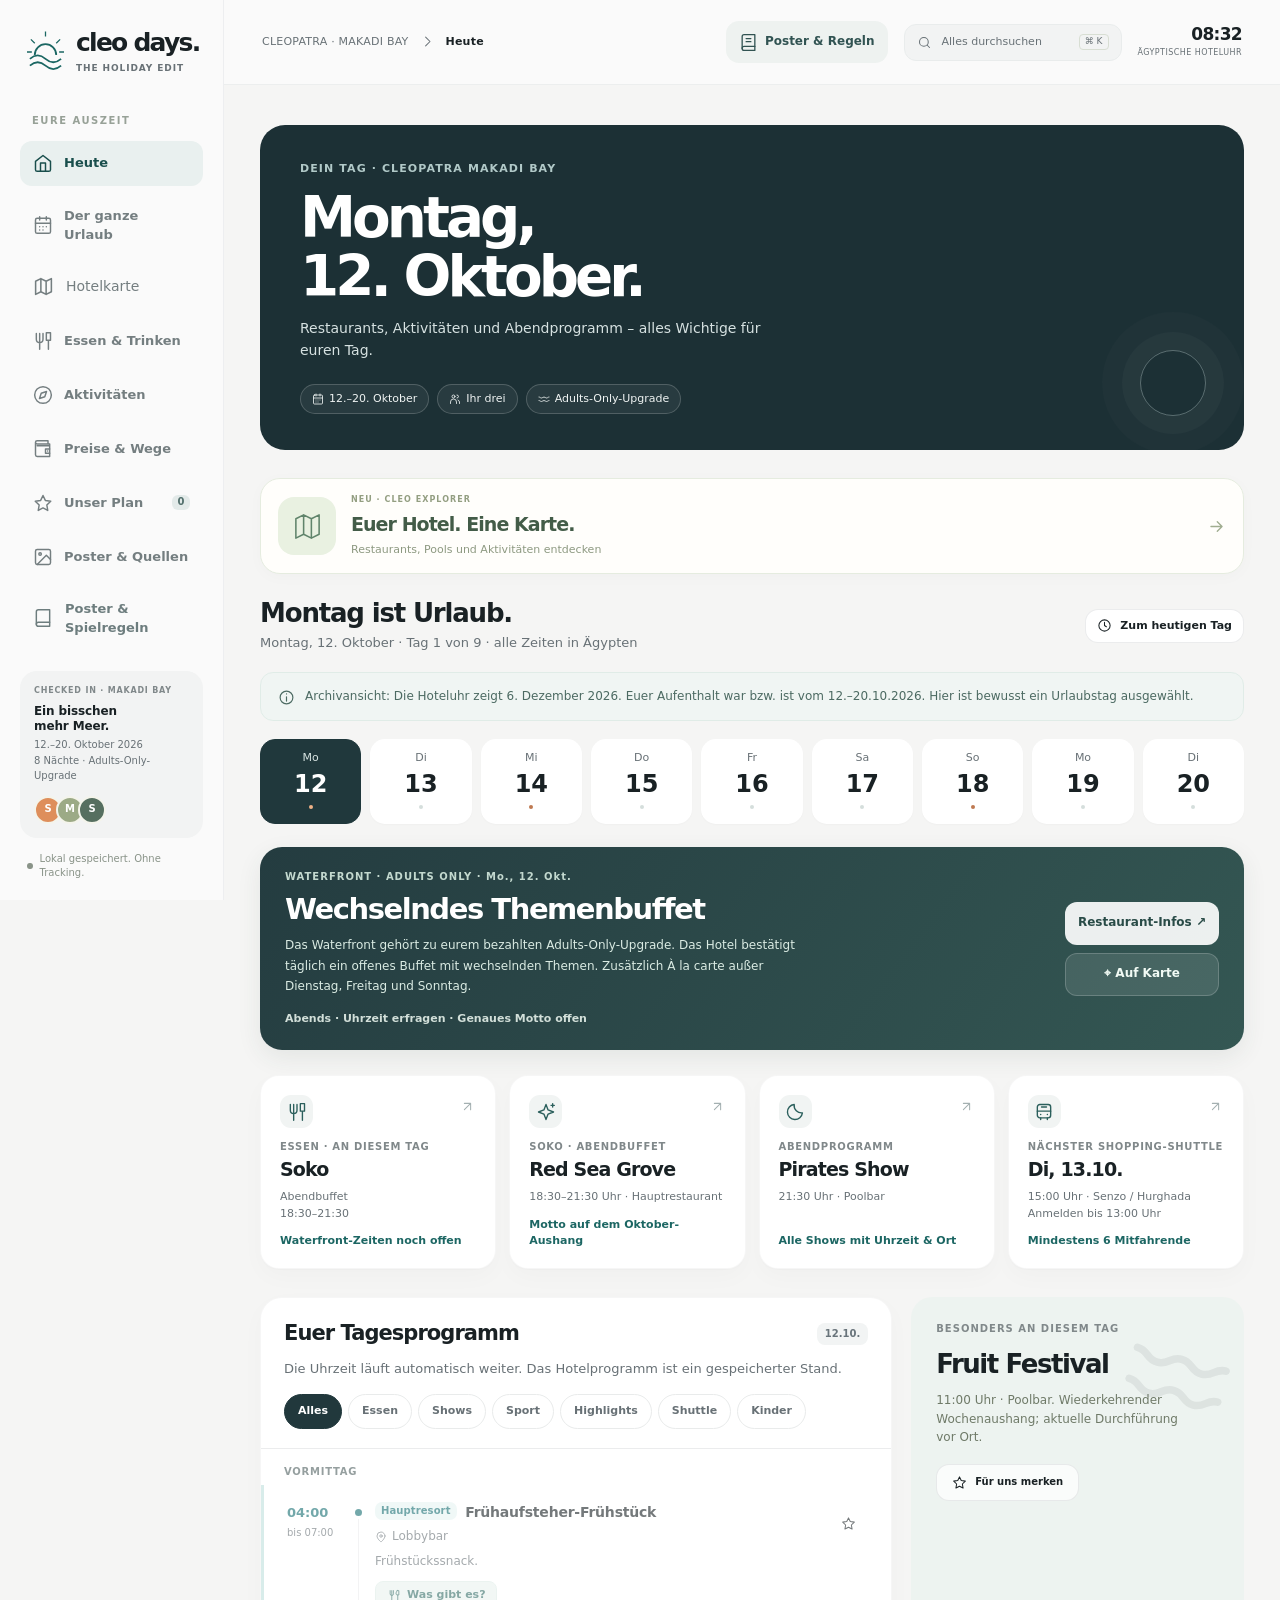
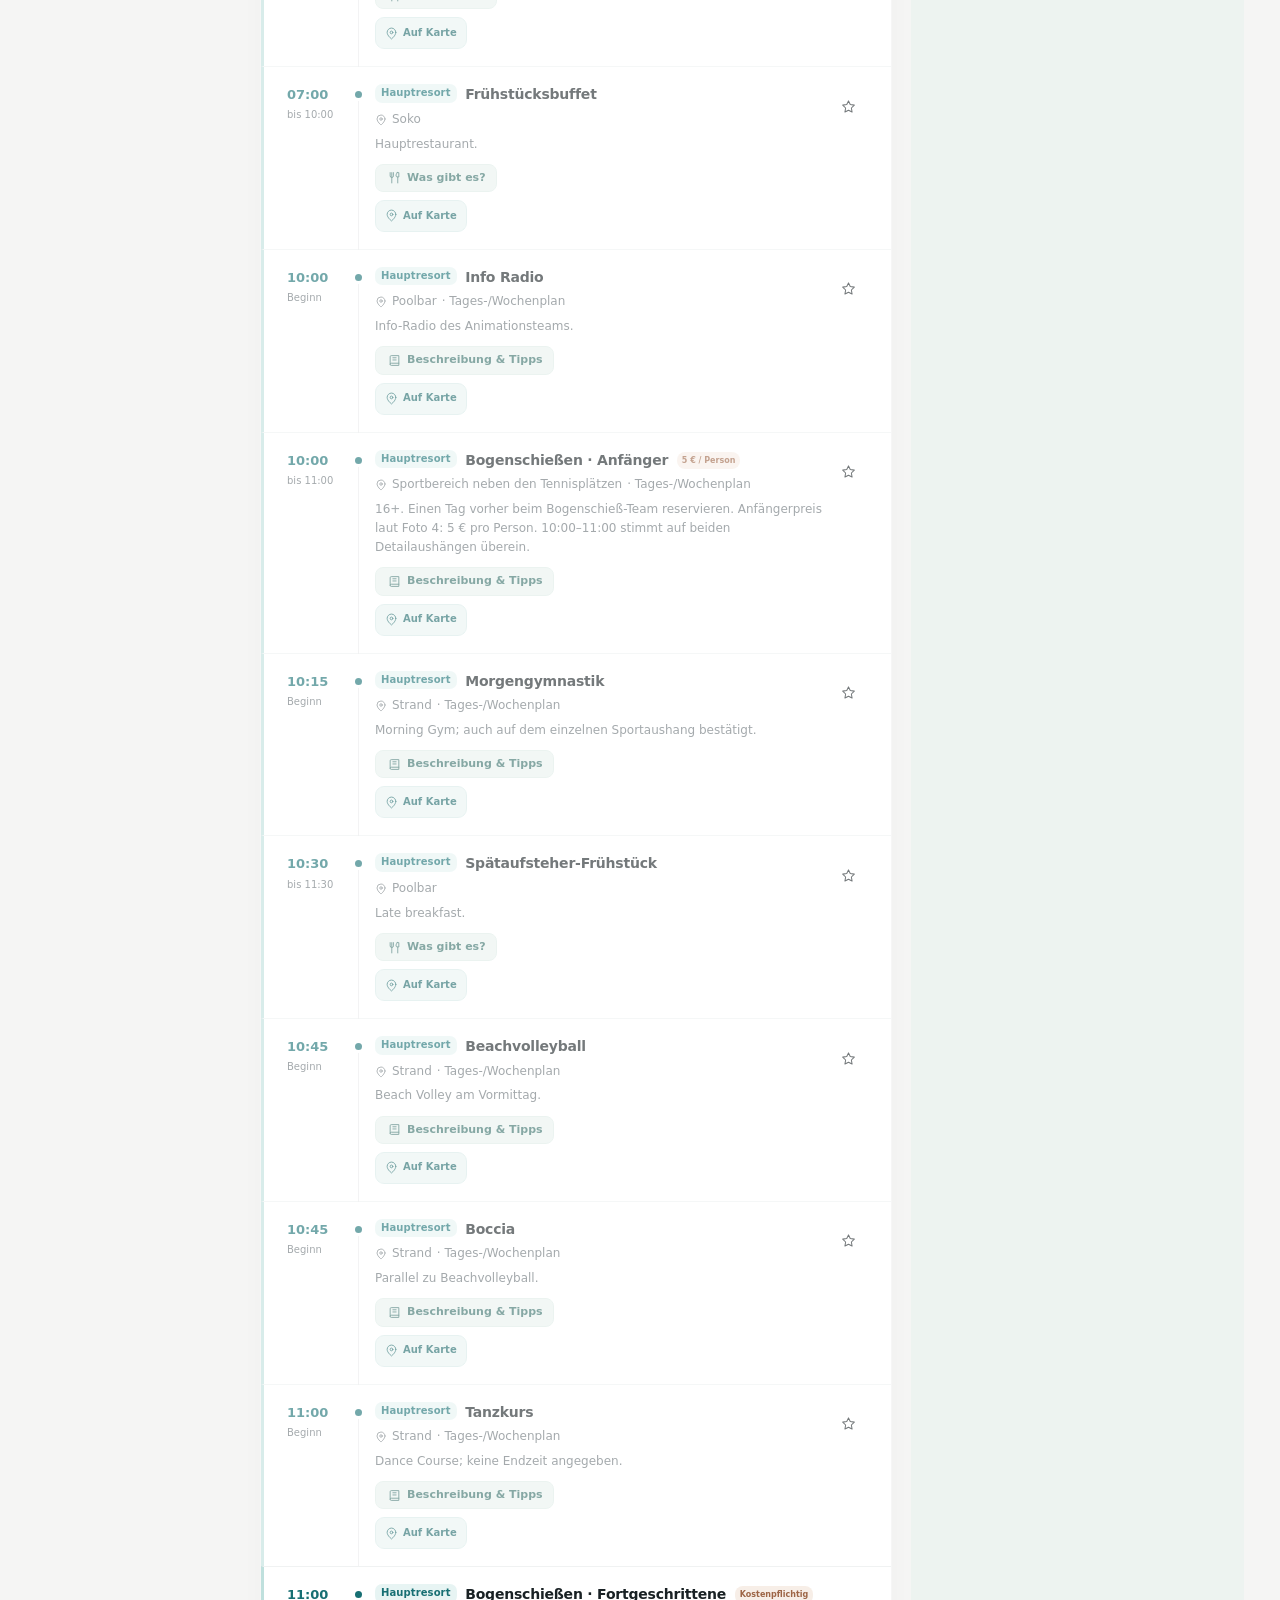
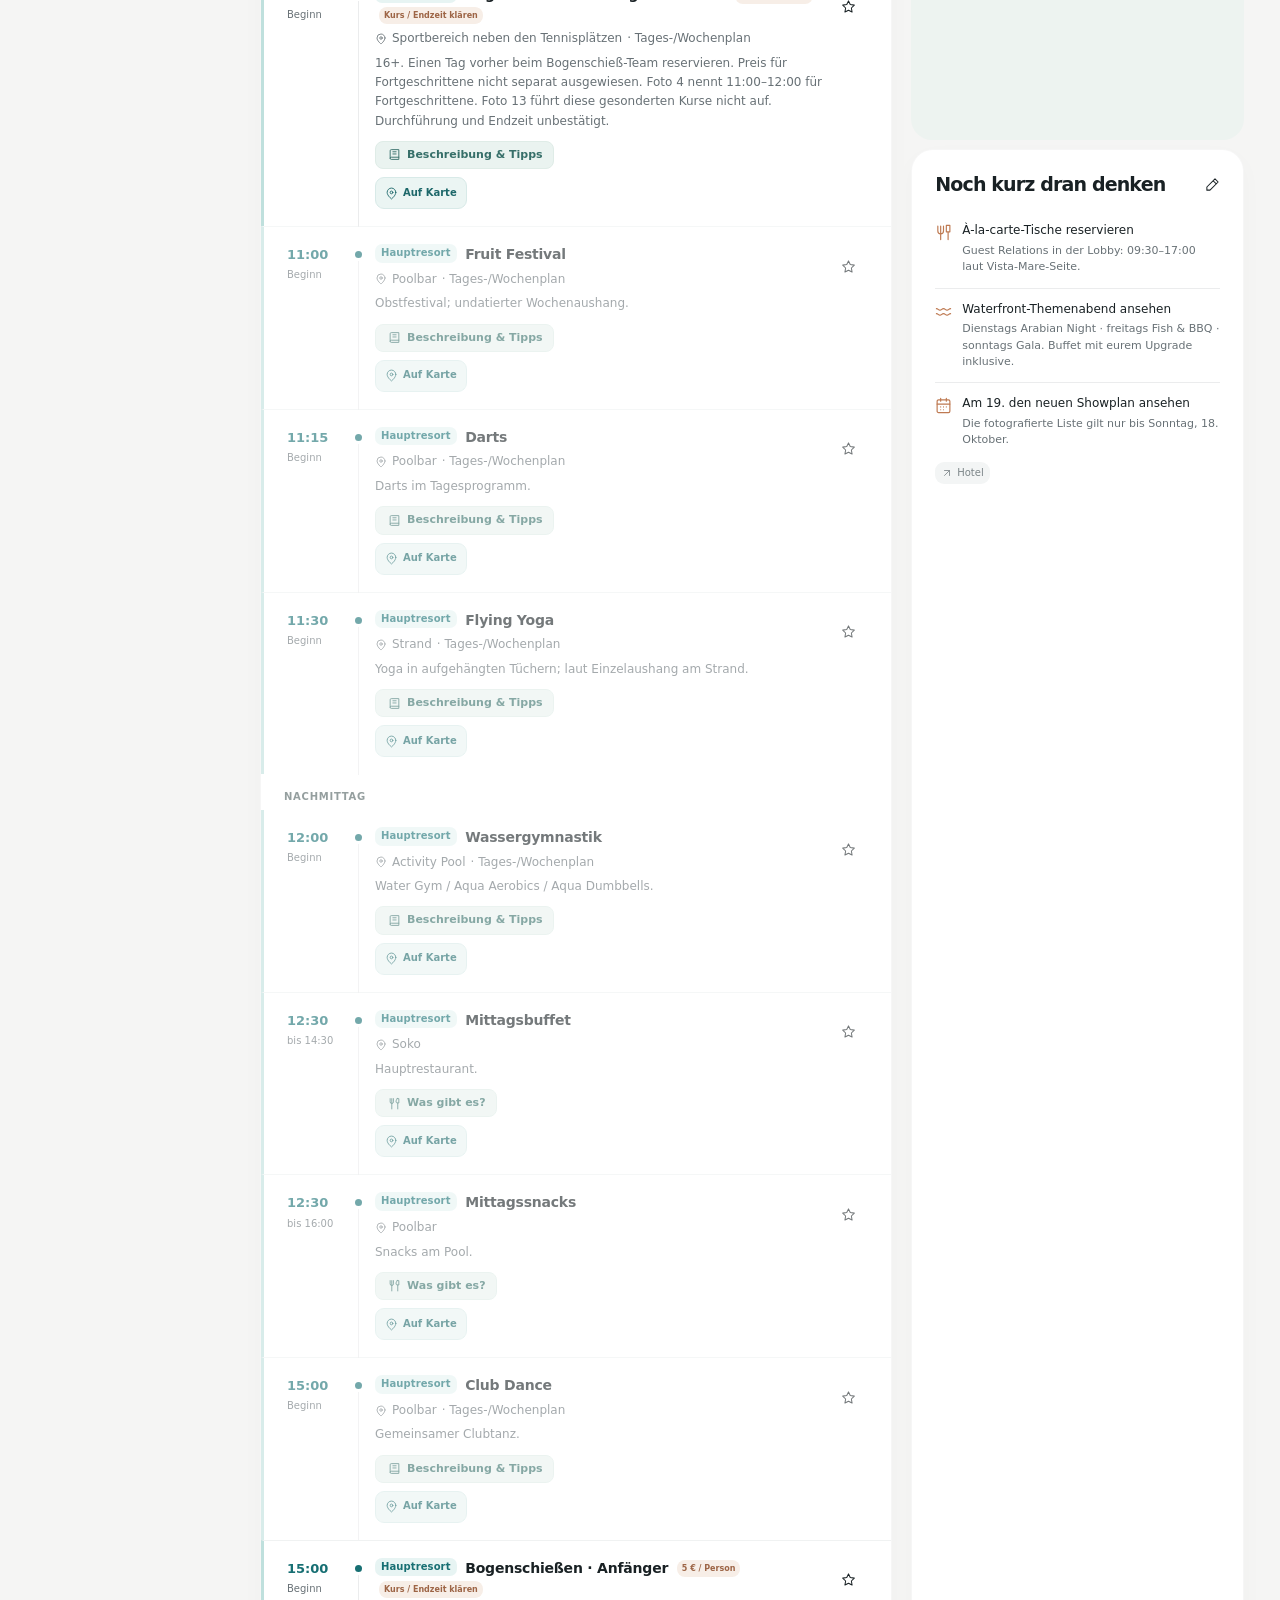
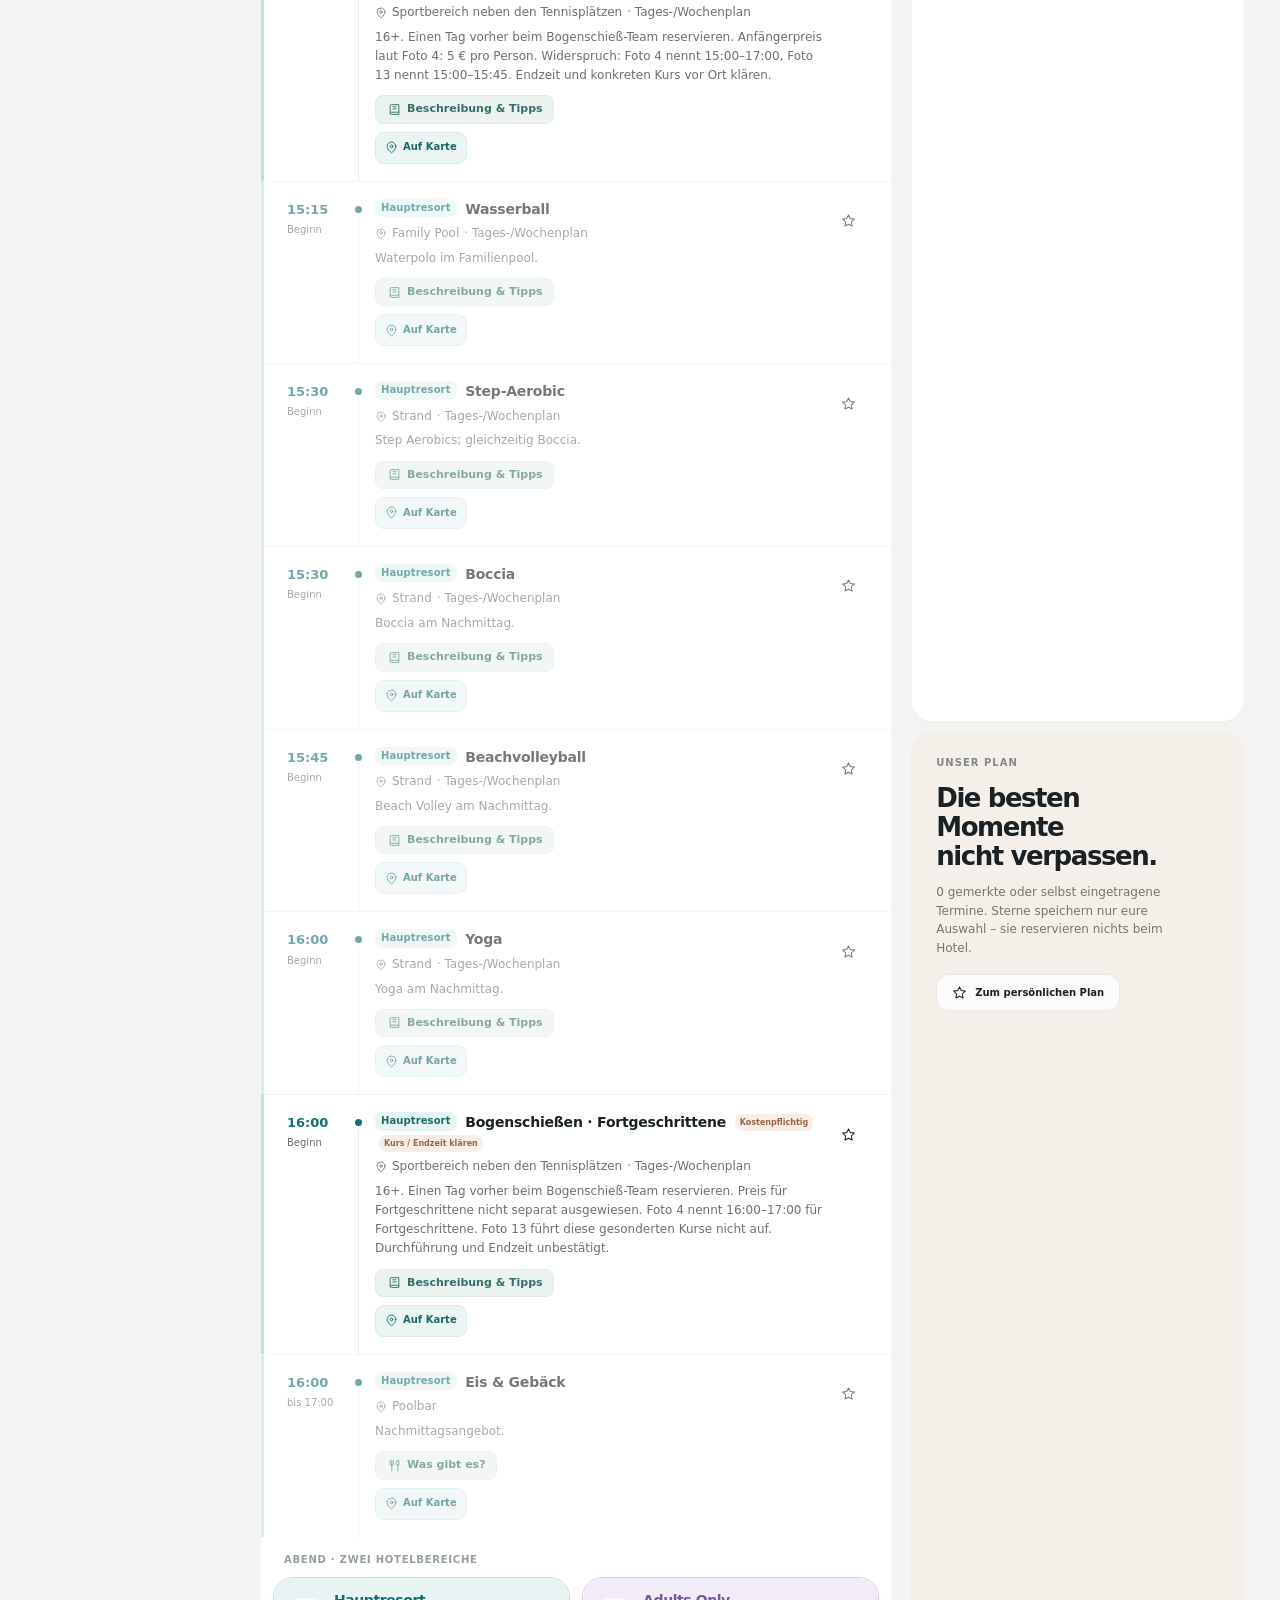
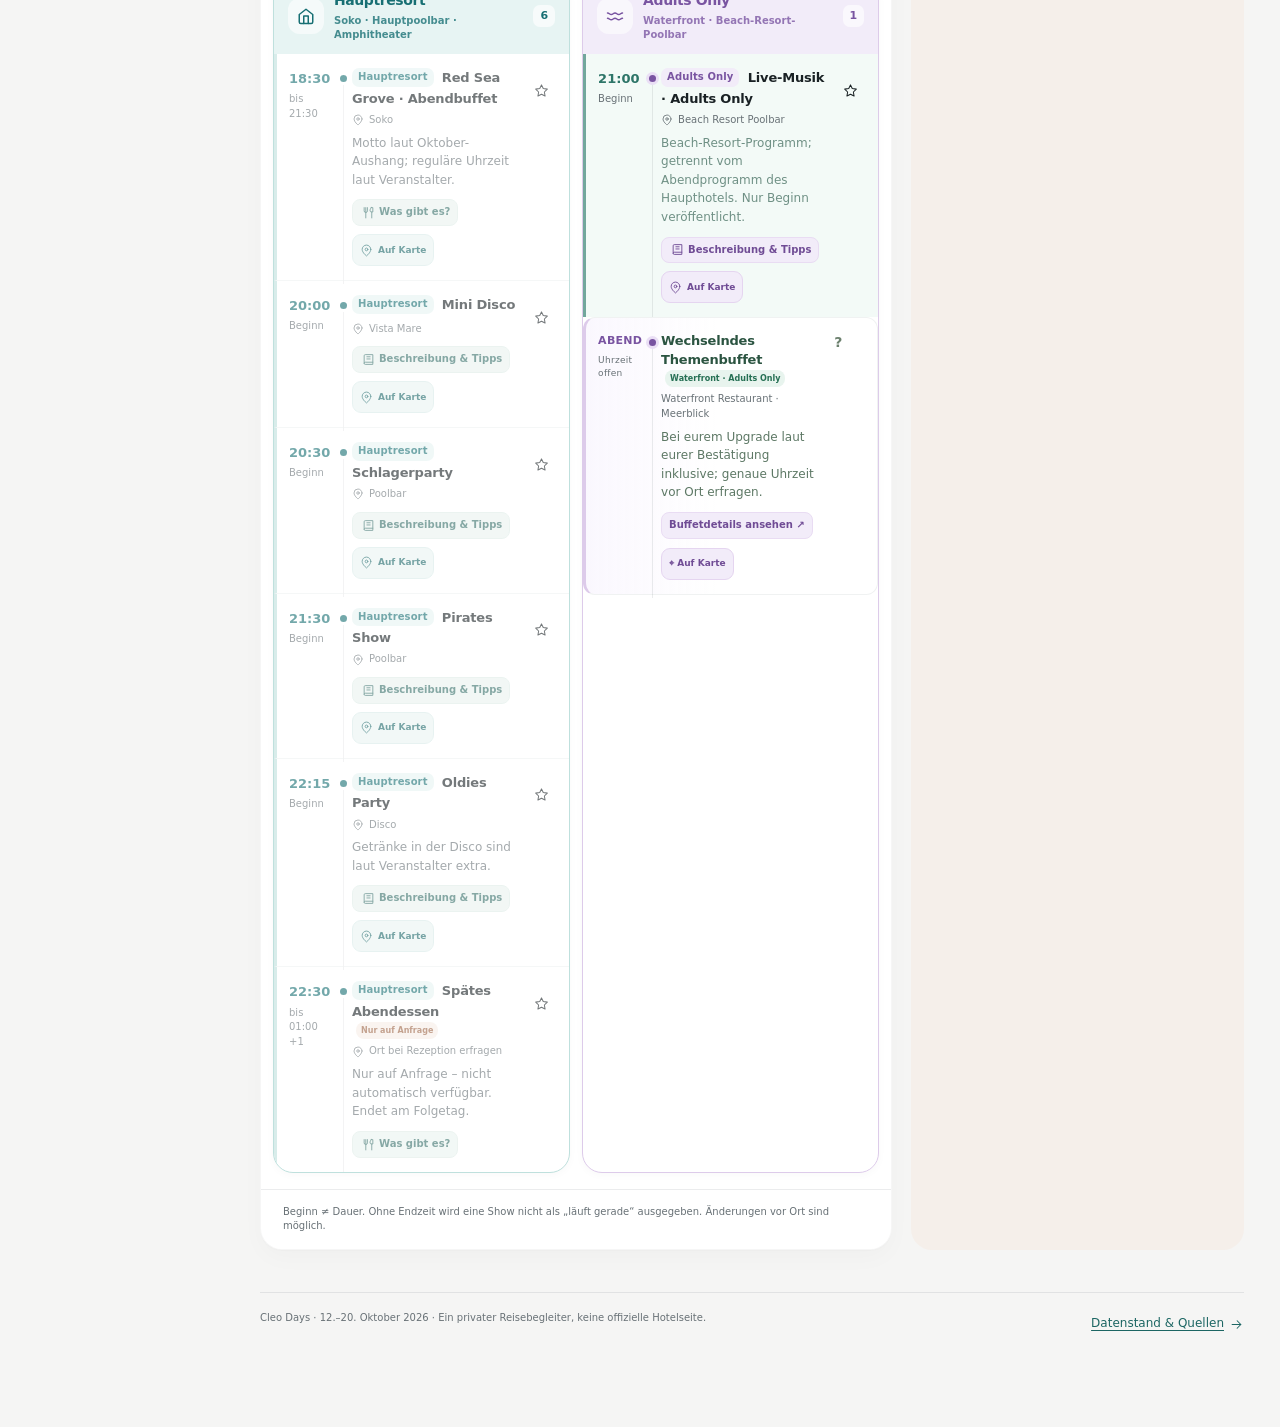
==== commit d7604f64: "Build: auto-version Cleo Days PWA from 9e10acfa66ef" ====
--- a/index.html
+++ b/index.html
@@ -31,12 +31,12 @@
 @media(max-width:600px){.audit-banner{align-items:flex-start;flex-direction:column;padding:15px}.audit-banner>.btn{align-self:flex-start}.audit-row{grid-template-columns:24px minmax(0,1fr);gap:8px;padding:16px}.audit-row h3{font-size:15px}.audit-row .between{gap:8px}.detail-card .price{font-size:23px}.source-chip{max-width:100%;overflow:hidden;text-overflow:ellipsis}.notice>span{min-width:0;overflow-wrap:anywhere}}
 
 </style>
-<link rel="stylesheet" href="./native.css?v=cleo-c5770a072b39"><link rel="manifest" href="./manifest.webmanifest"><meta name="mobile-web-app-capable" content="yes"><meta name="apple-mobile-web-app-capable" content="yes">
-<link rel="stylesheet" href="./resort.css?v=cleo-c5770a072b39">
-
-<link rel="stylesheet" href="./dining-program.css?v=cleo-c5770a072b39">
-<meta name="cleo-app-version" content="cleo-c5770a072b39">
-<link rel="stylesheet" href="./gps.css?v=cleo-c5770a072b39">
+<link rel="stylesheet" href="./native.css?v=cleo-9e10acfa66ef"><link rel="manifest" href="./manifest.webmanifest"><meta name="mobile-web-app-capable" content="yes"><meta name="apple-mobile-web-app-capable" content="yes">
+<link rel="stylesheet" href="./resort.css?v=cleo-9e10acfa66ef">
+
+<link rel="stylesheet" href="./dining-program.css?v=cleo-9e10acfa66ef">
+<meta name="cleo-app-version" content="cleo-9e10acfa66ef">
+<link rel="stylesheet" href="./gps.css?v=cleo-9e10acfa66ef">
 </head>
 <body>
 <svg xmlns="http://www.w3.org/2000/svg" class="sprites" aria-hidden="true"><defs>
@@ -258,11 +258,11 @@
 // Explicit inspection surface for reproducible schedule tests; no external connections.
 window.CleoDays={data:D,getNow:egyptNow,getState:()=>state,getSelected:()=>selected,eventsFor,statusOf,selectDay,navigate,minutes,auditText,rawText,exportICS};
 </script>
-<script src="./native.js?v=cleo-c5770a072b39"></script>
-<script src="./resort-data.js?v=cleo-c5770a072b39"></script>
-<script src="./resort.js?v=cleo-c5770a072b39"></script>
-<script src="./gps.js?v=cleo-c5770a072b39"></script>
-
-<script src="./dining-program.js?v=cleo-c5770a072b39"></script>
-<script src="./pwa-update.js?v=cleo-c5770a072b39"></script>
+<script src="./native.js?v=cleo-9e10acfa66ef"></script>
+<script src="./resort-data.js?v=cleo-9e10acfa66ef"></script>
+<script src="./resort.js?v=cleo-9e10acfa66ef"></script>
+<script src="./gps.js?v=cleo-9e10acfa66ef"></script>
+
+<script src="./dining-program.js?v=cleo-9e10acfa66ef"></script>
+<script src="./pwa-update.js?v=cleo-9e10acfa66ef"></script>
 </body></html>
--- a/gps.css
+++ b/gps.css
@@ -22,3 +22,8 @@
  #ceGpsStatus{margin-top:6px;max-width:100%;font-size:10px;padding:7px 9px;line-height:1.3}
 }
 @media(prefers-reduced-motion:reduce){.ce-gps-accuracy,#ceGpsMarker{transition:none!important}}
+
+/* Keep Android GPS toggle clickable when the location status spans two lines. */
+#ceGpsStatus{pointer-events:none}
+#ceMap .ce-map-controls{z-index:20}
+@media(max-width:780px){#ceGpsStatus{width:calc(100% - 55px);max-width:calc(100% - 55px)}}
